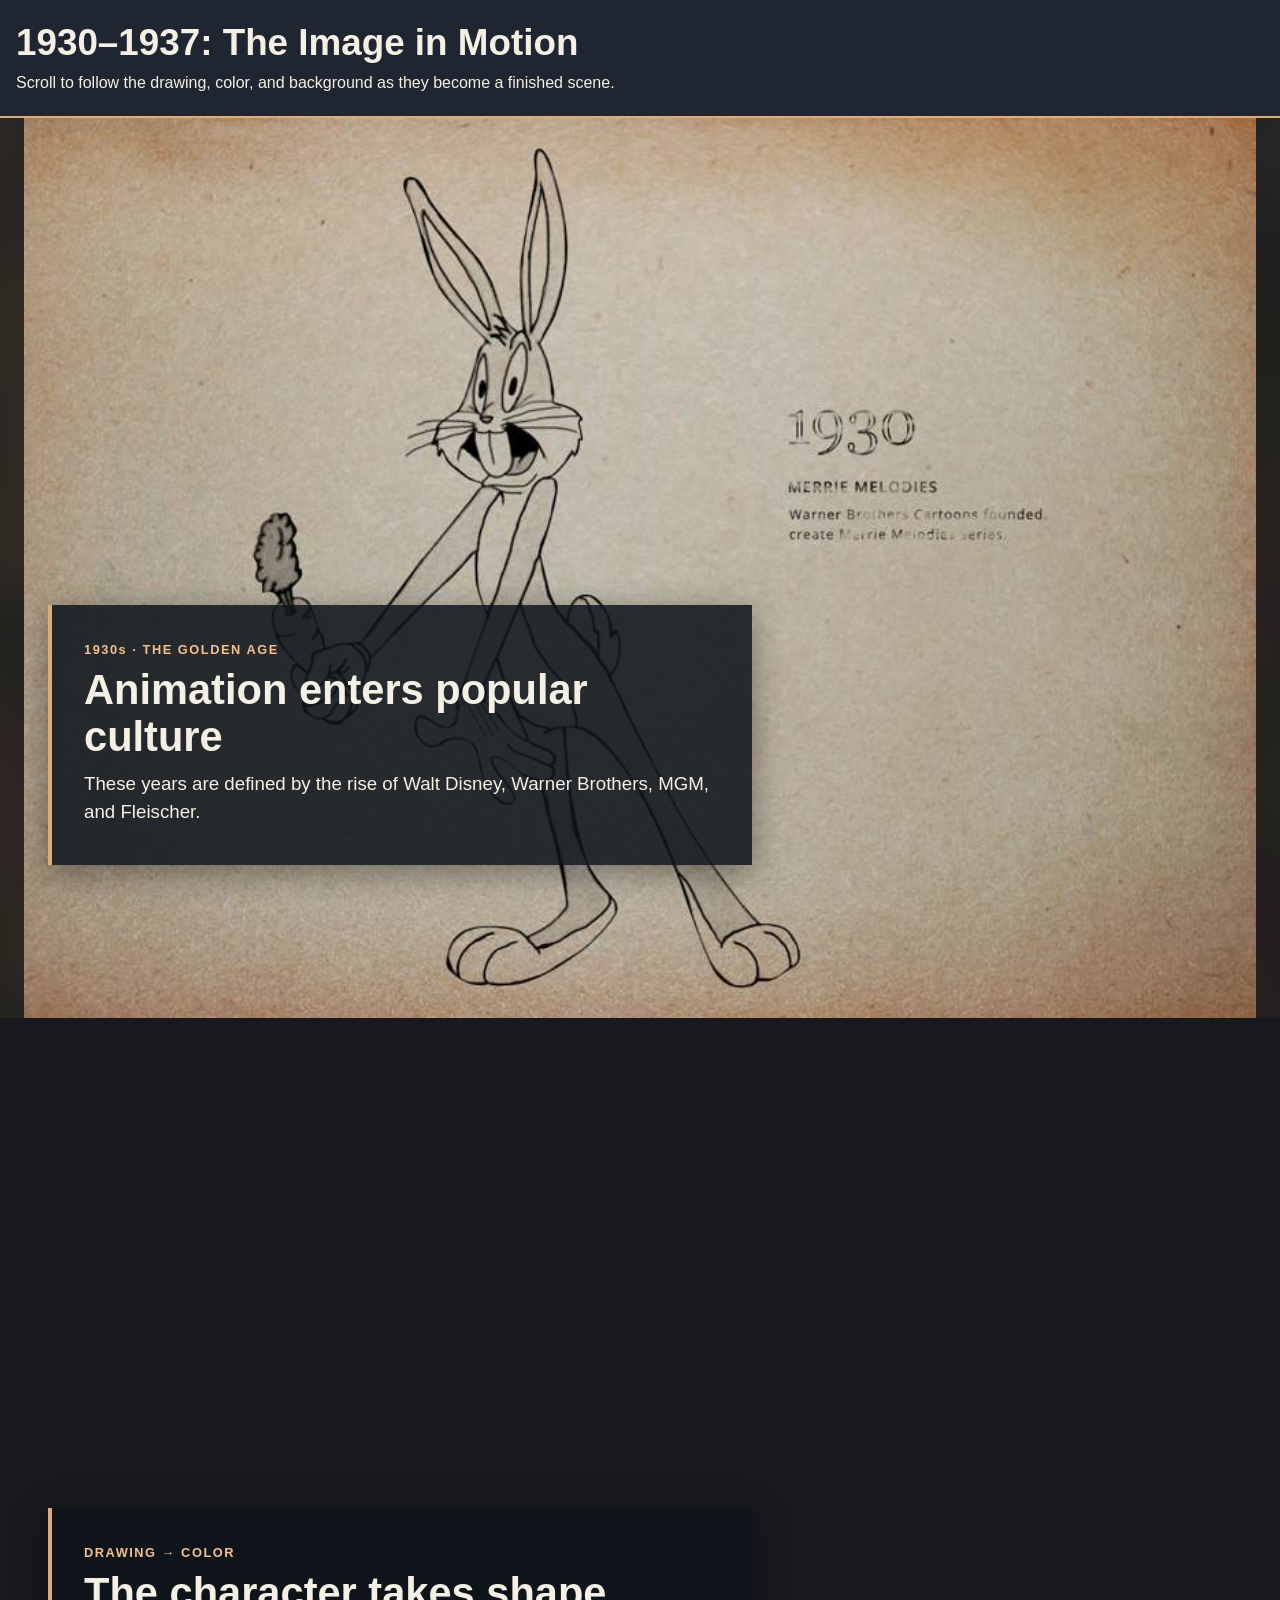
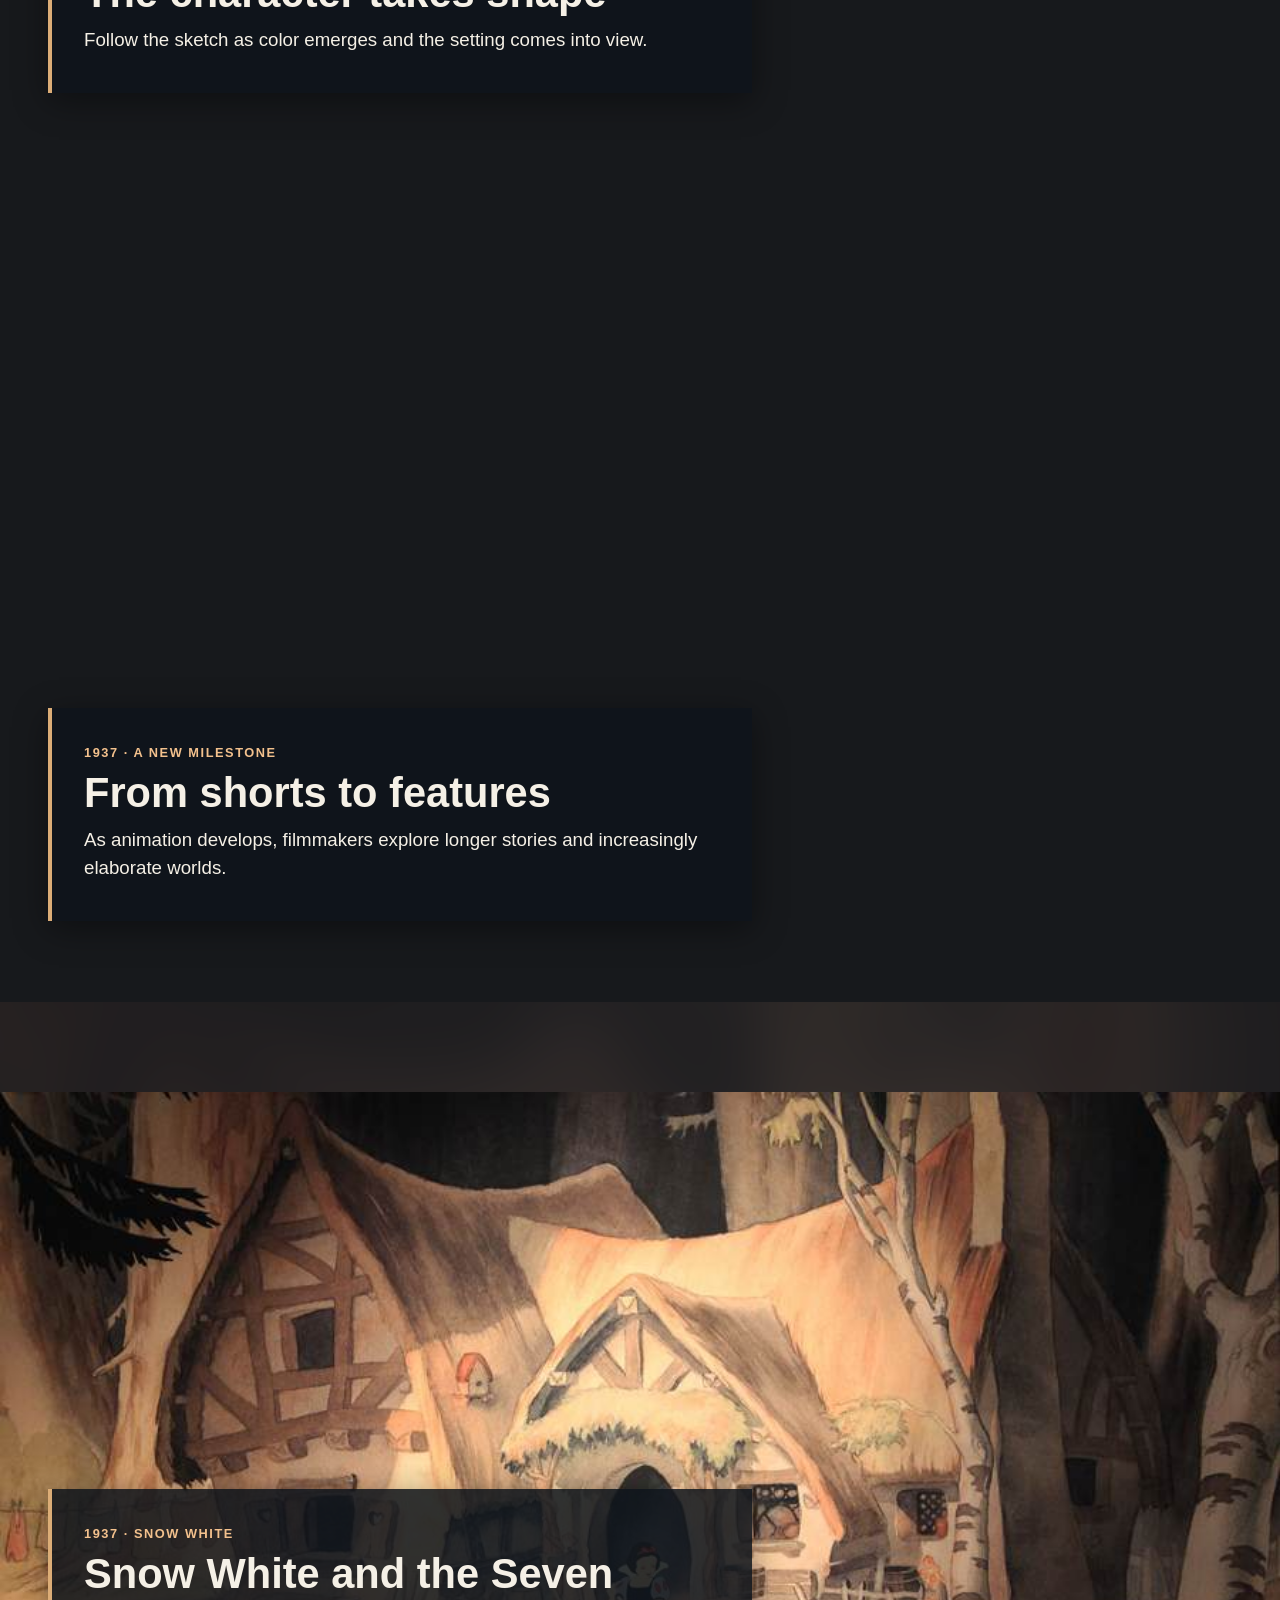
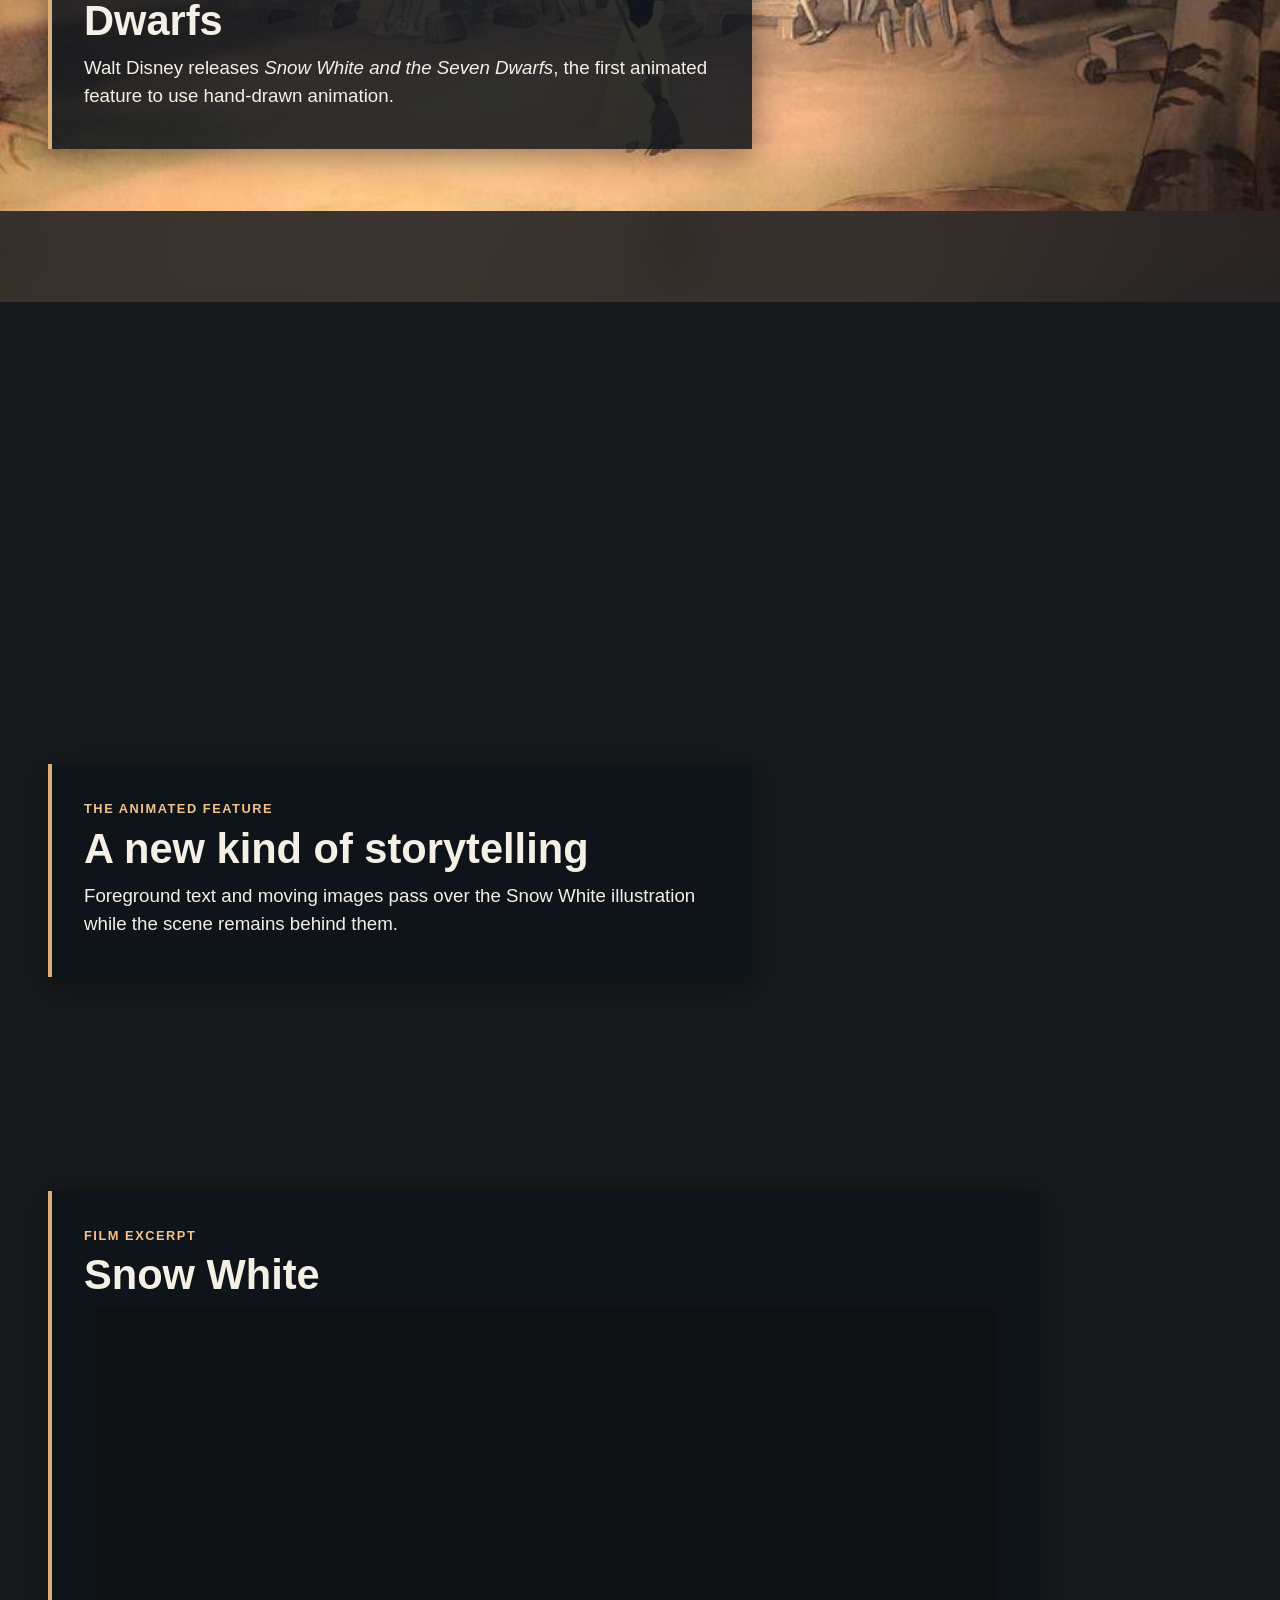
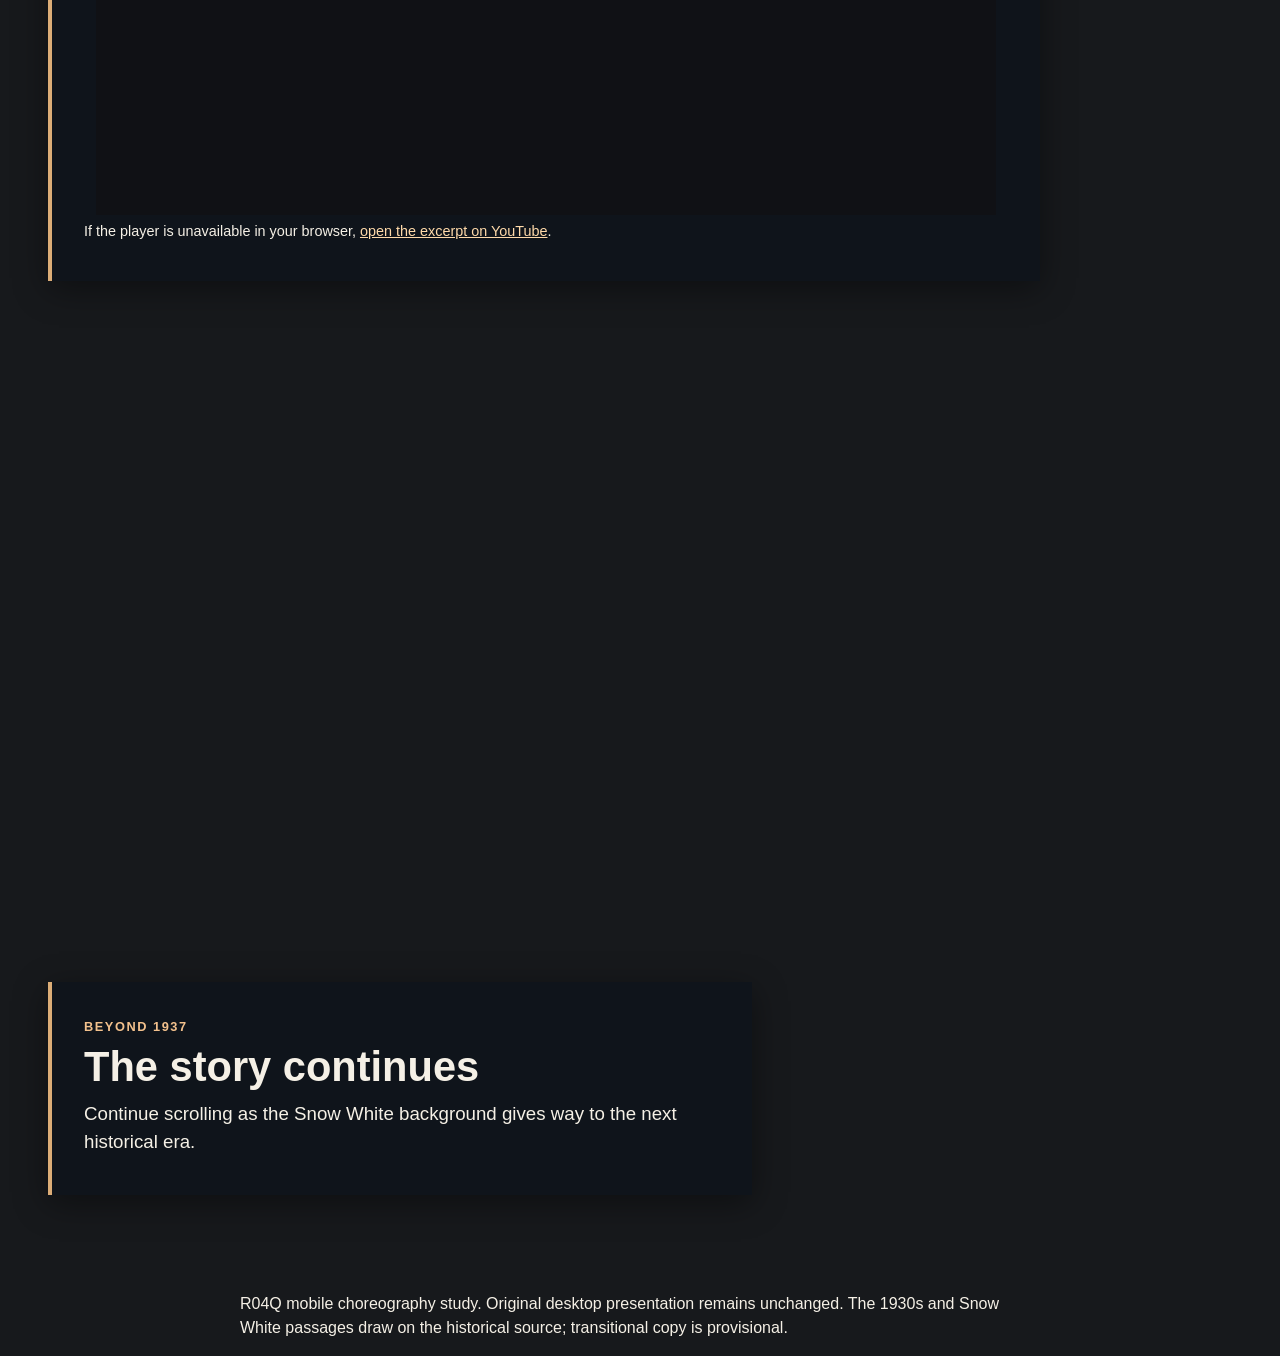
==== index.html @ e1dc64f9 "Add files via upload" ====
<!doctype html><html lang="en"><head><meta charset="utf-8"><meta name="viewport" content="width=device-width,initial-scale=1,viewport-fit=cover"><title>Animation History | 1930–1937 Foreground Scroll Reconstruction</title>
<style>
:root{color-scheme:dark}*{box-sizing:border-box}html{scroll-behavior:auto}body{margin:0;background:#17191c;color:#f5f0e6;font-family:Arial,Helvetica,sans-serif;overflow-x:hidden}header{background:#202631;padding:1.3rem max(1rem,env(safe-area-inset-left));border-bottom:2px solid #dcad77}h1{font-size:clamp(1.4rem,5vw,2.3rem);margin:.1rem 0 .4rem}header p{max-width:50rem;margin:0;line-height:1.5}.sequence{position:relative;height:310svh}.sequence.snow{height:245svh}.stage{position:sticky;top:0;height:100svh;overflow:hidden;isolation:isolate;background:#29272a}.art{position:absolute;inset:0;width:100%;height:100%;object-fit:contain;object-position:center center;opacity:0;will-change:opacity,clip-path}.art.first{opacity:1}.art.backdrop{filter:blur(24px) brightness(.4);transform:scale(1.15);object-fit:cover;opacity:.3}.art.foreground{z-index:1}.text{position:absolute;z-index:5;bottom:0;left:0;right:0;padding:clamp(1.2rem,4vw,2.5rem);padding-bottom:max(1.5rem,env(safe-area-inset-bottom));background:linear-gradient(transparent,rgba(10,11,15,.94) 45%);pointer-events:none}.beat{opacity:0;transform:translateY(12px);transition:none;position:absolute;bottom:0;left:0;right:0;padding:clamp(1.2rem,4vw,2.5rem);padding-bottom:max(1.5rem,env(safe-area-inset-bottom));pointer-events:none}.beat:first-child{opacity:1}.text{height:clamp(150px,32svh,260px)}.text .eyebrow{font-weight:bold;letter-spacing:.18em}.text h2{font-size:clamp(1.8rem,7vw,3.6rem);line-height:1.1;margin:.2rem 0}.text p{font-size:clamp(.95rem,2.7vw,1.15rem);line-height:1.4;max-width:38rem;margin:.4rem 0 0}.video{padding:2rem 1rem 4rem;background:#202631}.video h2{max-width:48rem;margin:0 auto 1rem}.player{max-width:900px;aspect-ratio:16/9;margin:auto}.player iframe{width:100%;height:100%;border:0}.end{padding:1rem;line-height:1.5;max-width:52rem;margin:auto}.notice{background:#3b3027;padding:.65rem 1rem;font-size:.9rem}.progress{position:fixed;top:0;left:0;height:3px;width:0;background:#e9b67e;z-index:20;pointer-events:none}body:not(.js-ready) .sequence{height:auto!important}body:not(.js-ready) .stage{height:auto;position:relative;display:flex;flex-direction:column}body:not(.js-ready) .art{position:relative;opacity:1!important;height:auto;clip-path:none!important}body:not(.js-ready) .art.backdrop{display:none}body:not(.js-ready) .text{position:relative;background:#1d2530}body:not(.js-ready) .beat{position:relative;opacity:1!important;transform:none!important;padding:1rem}.caption{display:block!important}@media (prefers-reduced-motion:reduce){.sequence{height:auto!important}.stage{height:auto;position:relative;display:flex;flex-direction:column}.art{position:relative;opacity:1!important;height:auto;clip-path:none!important}.art.backdrop{display:none}.text{position:relative;background:#1d2530}.beat{position:relative;opacity:1!important;transform:none!important;padding:1rem}.caption{display:block!important}}@media (orientation:landscape) and (max-height:550px){.text{padding:.65rem 1rem}.text h2{font-size:1.4rem}.text p{font-size:.82rem}.stage{height:100svh}}

/* R04Q: separate stationary artwork from genuinely scrolling foreground */
.sequence,.sequence.snow{height:auto;position:relative;isolation:isolate}
.sequence .stage{position:sticky;top:0;height:100svh;z-index:0;pointer-events:none}
.sequence .flow{position:relative;z-index:2;margin-top:-100svh;pointer-events:none}
.panel{min-height:92svh;display:flex;align-items:flex-end;padding:clamp(1rem,5vw,3rem);padding-bottom:clamp(3rem,9svh,7rem);pointer-events:none}
.copy{width:min(100%,44rem);padding:clamp(1rem,4vw,2rem);background:rgba(14,20,27,.86);border-left:4px solid #dcad77;box-shadow:0 8px 32px #0006;line-height:1.5;pointer-events:auto}
.copy h2{font-size:clamp(1.45rem,5vw,2.6rem);line-height:1.13;margin:.3rem 0 .65rem}
.copy p{font-size:clamp(1rem,2.5vw,1.17rem);margin:.4rem 0}
.era{font-weight:bold;letter-spacing:.12em;font-size:.8rem;color:#f3c18d}
.video-panel{min-height:110svh;align-items:center}.video-panel .copy{width:min(100%,62rem)}
.player{width:100%;max-width:900px;aspect-ratio:16/9;background:#101115;position:relative;overflow:hidden}
.player iframe{display:block;position:absolute;inset:0;width:100%;height:100%;border:0;z-index:5;visibility:visible}
.video-note{font-size:.9rem!important}.video-note a{color:#ffdaaa}
@media (orientation:landscape) and (max-height:550px){.panel{min-height:120svh;padding-bottom:1.5rem}.video-panel{min-height:165svh}.copy{padding:.7rem 1rem}.copy h2{font-size:1.35rem}}
@media (prefers-reduced-motion:reduce){.sequence .stage{position:relative;height:auto;display:flex;flex-direction:column}.sequence .flow{margin-top:0}.panel{min-height:0;padding:1rem}.sequence .art{position:relative;opacity:1!important;height:auto}.sequence .art.backdrop{display:none}}
</style></head><body><div class="progress" aria-hidden="true"></div><header><h1>1930–1937: The Image in Motion</h1><p>Scroll to follow the drawing, color, and background as they become a finished scene.</p></header>
<section class="sequence bugs" aria-label="Bugs Bunny progressive reveal"><div class="stage"><img class="art backdrop" src="assets/scene-3.jpg" alt="" aria-hidden="true"><img class="art first" src="assets/scene-1.jpg" alt="Bugs Bunny drawing"><img class="art foreground colored" src="assets/scene-2.jpg" alt="Bugs Bunny color layer"><img class="art foreground complete" src="assets/scene-3.jpg" alt="Completed Bugs Bunny scene"></div><div class="flow" aria-label="Scrolling history of the 1930s"><article class="panel"><div class="copy"><span class="era">1930s · THE GOLDEN AGE</span><h2>Animation enters popular culture</h2><p>These years are defined by the rise of Walt Disney, Warner Brothers, MGM, and Fleischer.</p></div></article><article class="panel"><div class="copy"><span class="era">DRAWING → COLOR</span><h2>The character takes shape</h2><p>Follow the sketch as color emerges and the setting comes into view.</p></div></article><article class="panel"><div class="copy"><span class="era">1937 · A NEW MILESTONE</span><h2>From shorts to features</h2><p>As animation develops, filmmakers explore longer stories and increasingly elaborate worlds.</p></div></article></div></section>
<section class="sequence snow" aria-label="Snow White transition"><div class="stage"><img class="art backdrop" src="assets/scene-4.jpg" alt="" aria-hidden="true"><img class="art first" src="assets/scene-4.jpg" alt="Snow White sweeping outside the cottage"><img class="art foreground bird" src="assets/scene-5.jpg" alt="Snow White holding a bird"></div><div class="flow" aria-label="Scrolling Snow White history"><article class="panel"><div class="copy"><span class="era">1937 · SNOW WHITE</span><h2>Snow White and the Seven Dwarfs</h2><p>Walt Disney releases <em>Snow White and the Seven Dwarfs</em>, the first animated feature to use hand-drawn animation.</p></div></article><article class="panel"><div class="copy"><span class="era">THE ANIMATED FEATURE</span><h2>A new kind of storytelling</h2><p>Foreground text and moving images pass over the Snow White illustration while the scene remains behind them.</p></div></article><article class="panel video-panel"><div class="copy"><span class="era">FILM EXCERPT</span><h2>Snow White</h2><div class="player"><iframe title="Snow White film excerpt" src="https://www.youtube-nocookie.com/embed/cB7O_JIxGuY?rel=0&playsinline=1" allow="accelerometer; autoplay; encrypted-media; gyroscope; picture-in-picture; fullscreen" allowfullscreen loading="eager" referrerpolicy="strict-origin-when-cross-origin"></iframe></div><p class="video-note">If the player is unavailable in your browser, <a href="https://www.youtube.com/watch?v=cB7O_JIxGuY" target="_blank" rel="noopener noreferrer">open the excerpt on YouTube</a>.</p></div></article><article class="panel"><div class="copy"><span class="era">BEYOND 1937</span><h2>The story continues</h2><p>Continue scrolling as the Snow White background gives way to the next historical era.</p></div></article></div></section>
<p class="end">R04Q mobile choreography study. Original desktop presentation remains unchanged. The 1930s and Snow White passages draw on the historical source; transitional copy is provisional.</p>
<script>
(()=>{'use strict';const reduced=matchMedia('(prefers-reduced-motion: reduce)');if(reduced.matches)return;document.body.classList.add('js-ready');const sequences=[...document.querySelectorAll('.sequence')];const clamp=x=>Math.max(0,Math.min(1,x));const smooth=(a,b,x)=>{let t=clamp((x-a)/(b-a));return t*t*(3-2*t)};let scheduled=false;
function draw(){scheduled=false;for(const section of sequences){const r=section.getBoundingClientRect();const travel=Math.max(1,r.height-innerHeight);const p=clamp(-r.top/travel);if(section.classList.contains('bugs')){const color=section.querySelector('.colored');const complete=section.querySelector('.complete');const c=smooth(.12,.55,p);color.style.opacity=String(c);color.style.clipPath=`inset(0 ${100*(1-c)}% 0 0)`;complete.style.opacity=String(smooth(.55,.89,p));}else{section.querySelector('.bird').style.opacity=String(smooth(.18,.50,p));}}const max=document.documentElement.scrollHeight-innerHeight;document.querySelector('.progress').style.width=(max>0?100*scrollY/max:0)+'%'}function tick(){if(!scheduled){scheduled=true;requestAnimationFrame(draw)}}addEventListener('scroll',tick,{passive:true});addEventListener('resize',tick,{passive:true});addEventListener('orientationchange',()=>setTimeout(tick,150));draw()})();
</script></body></html>
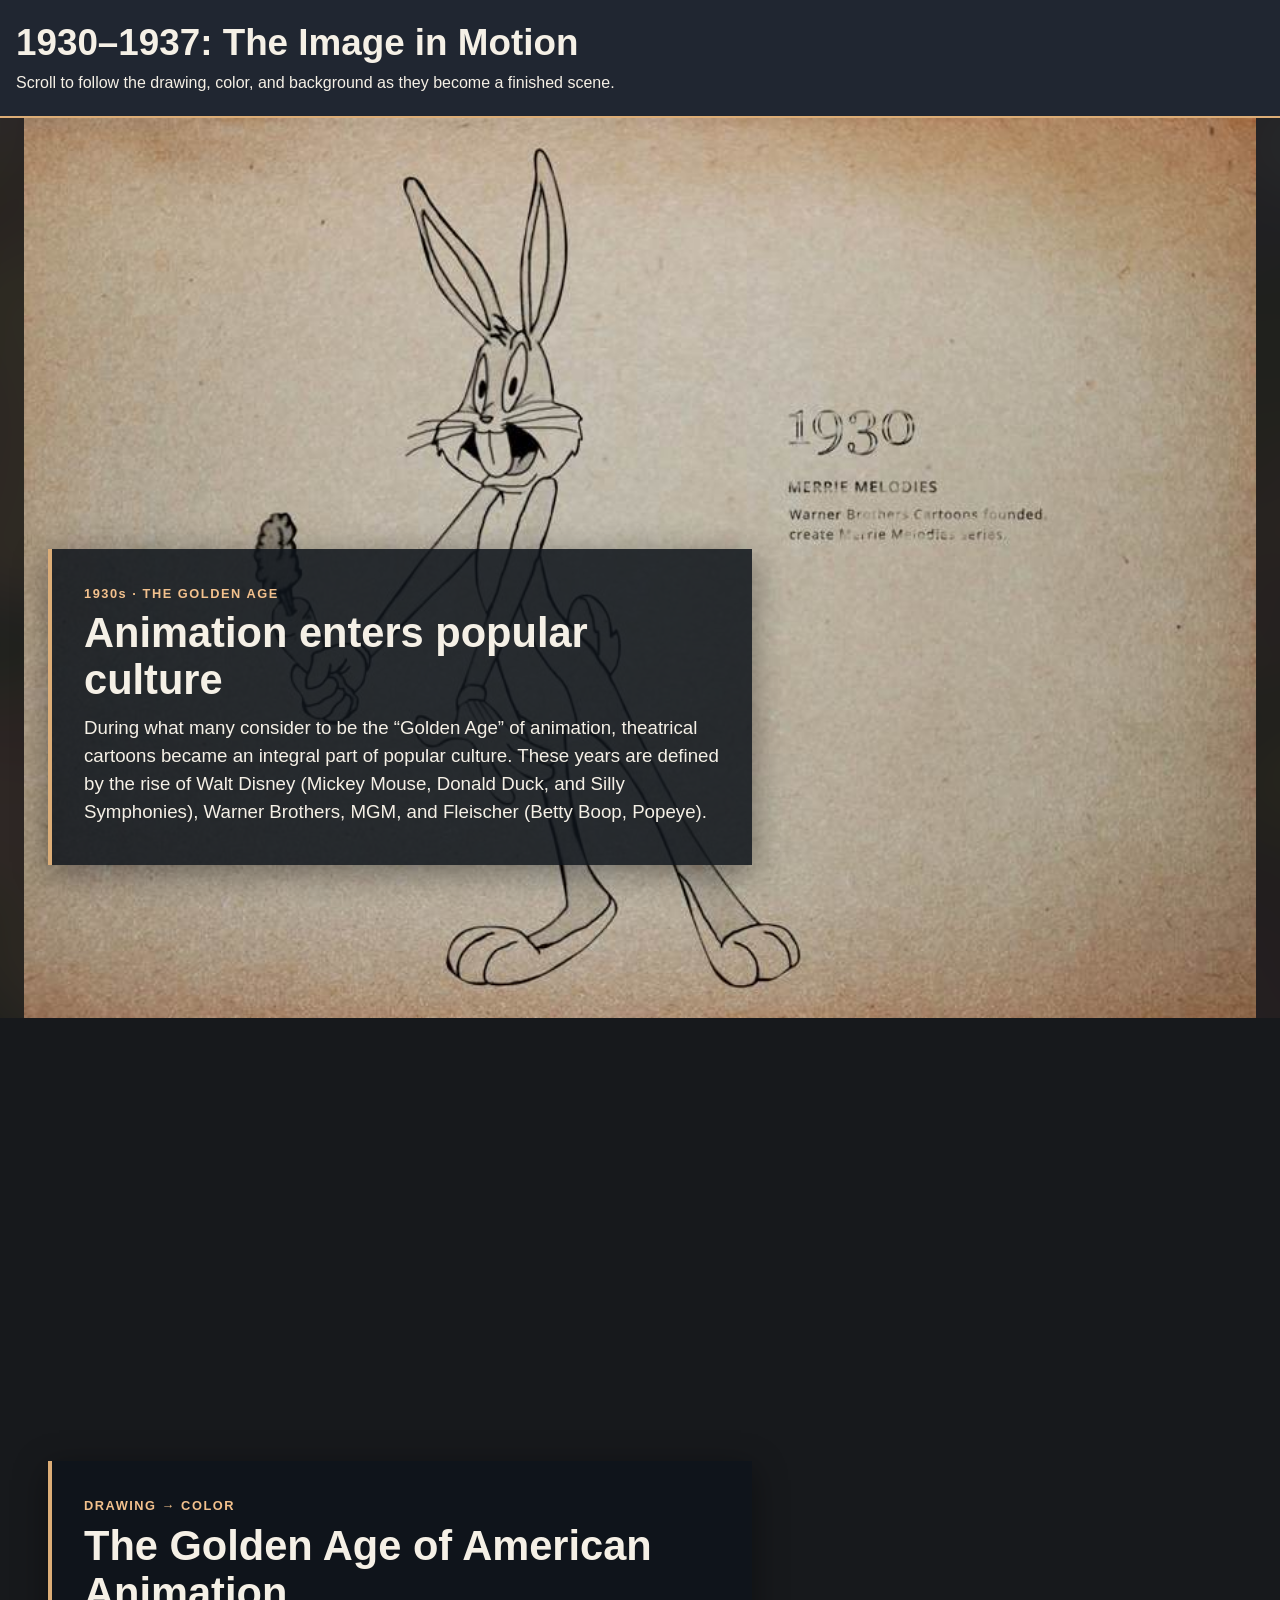
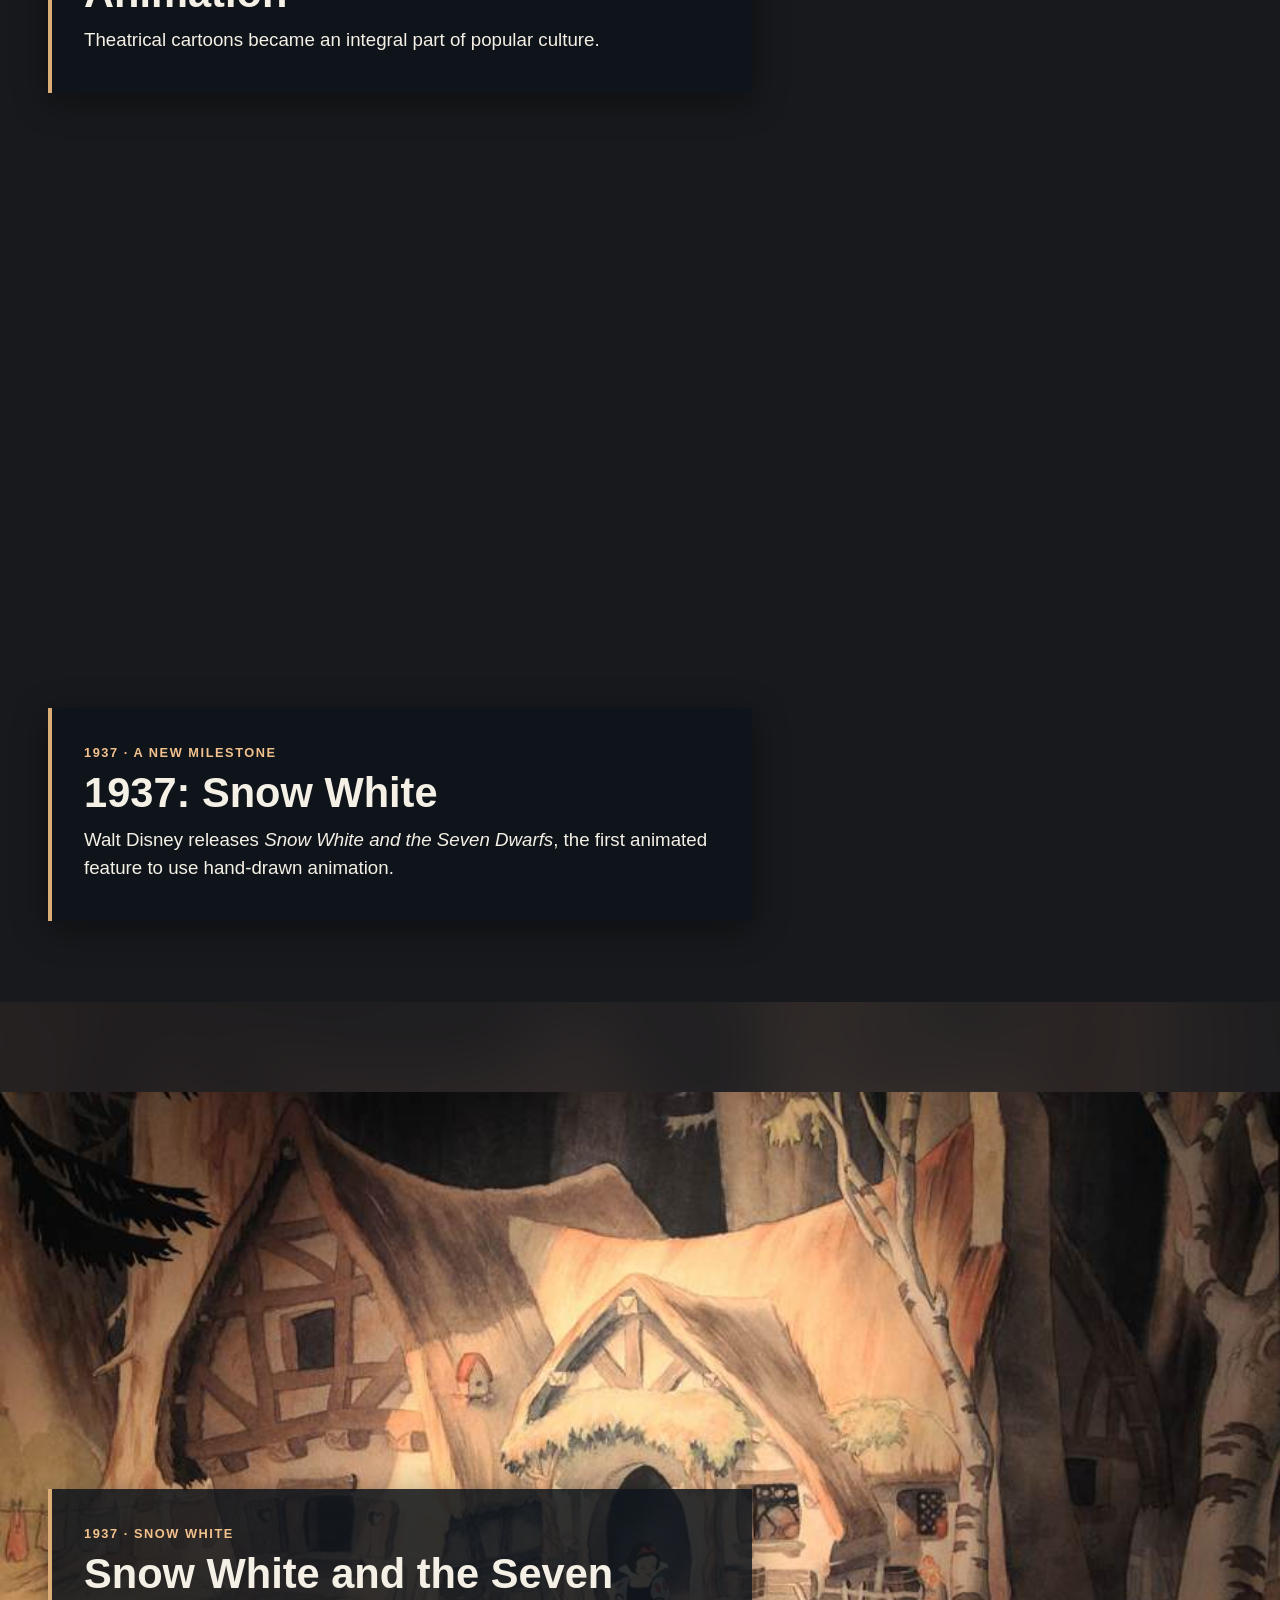
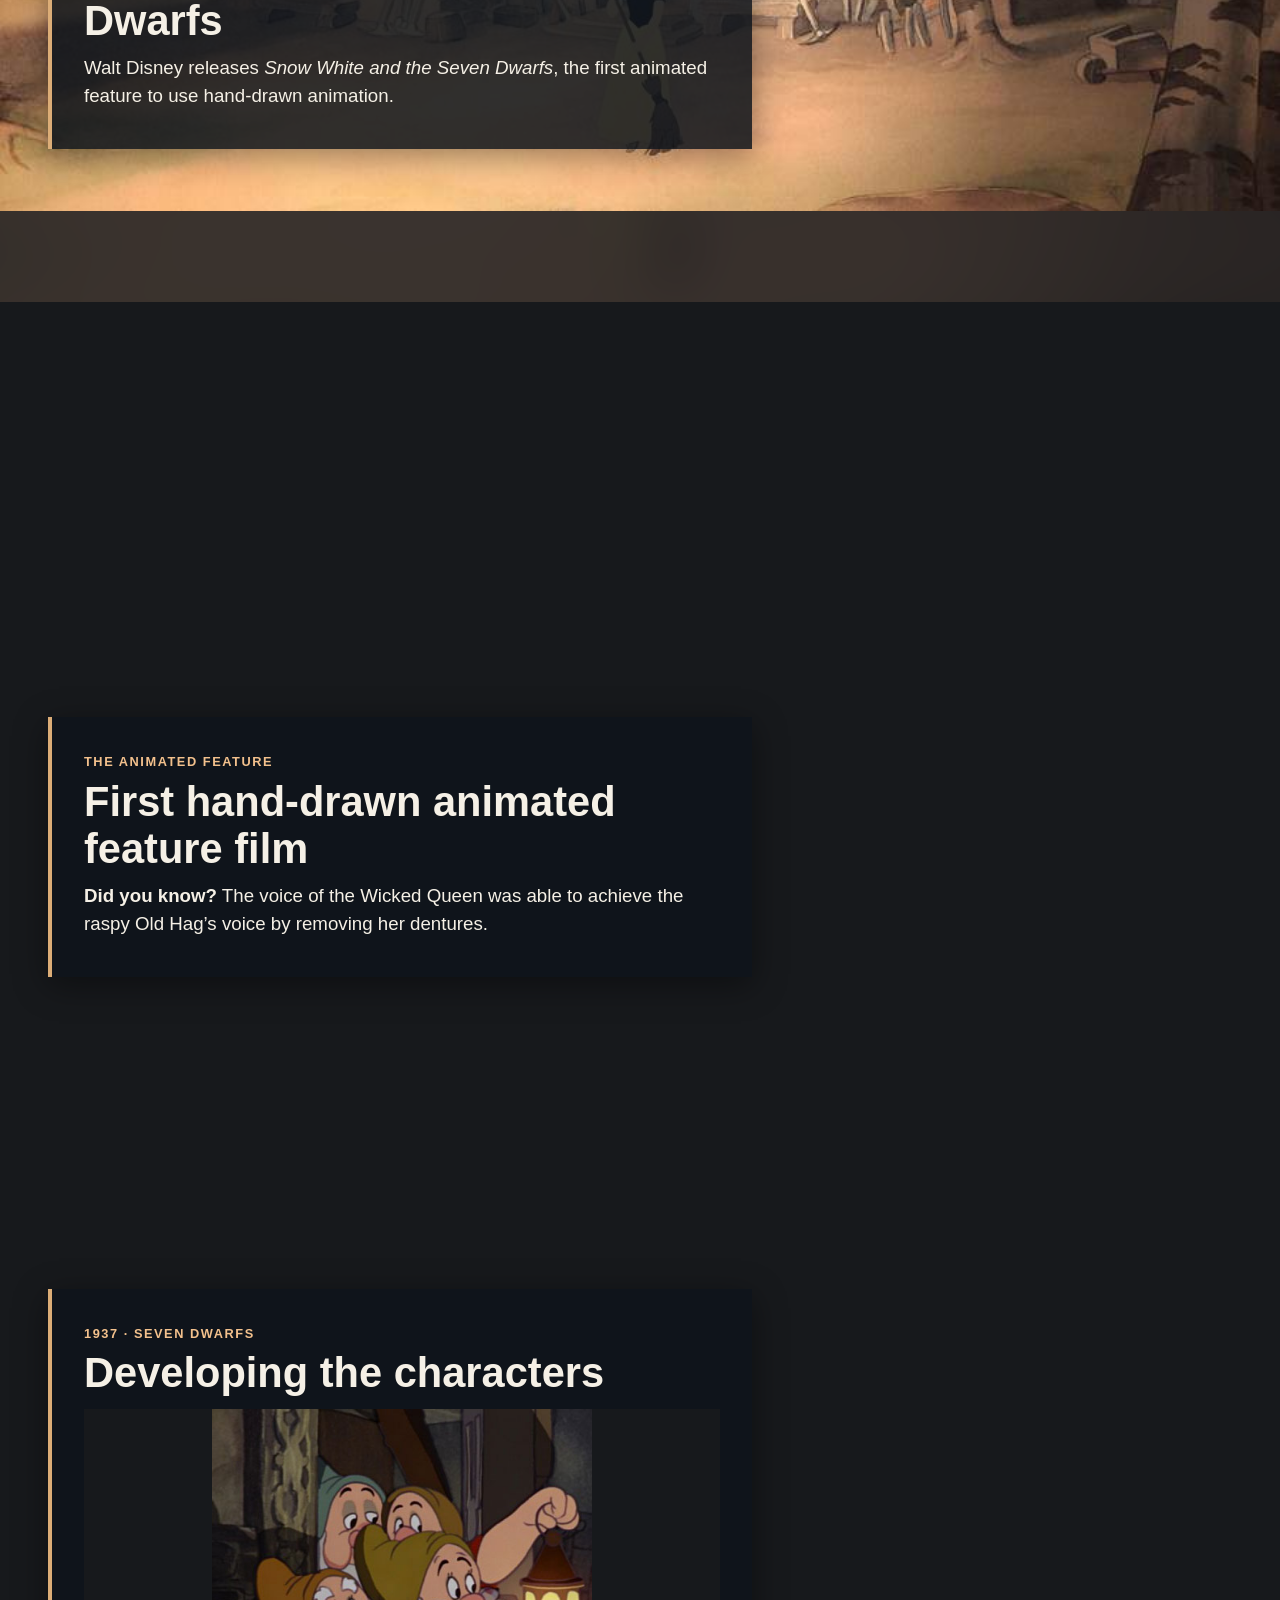
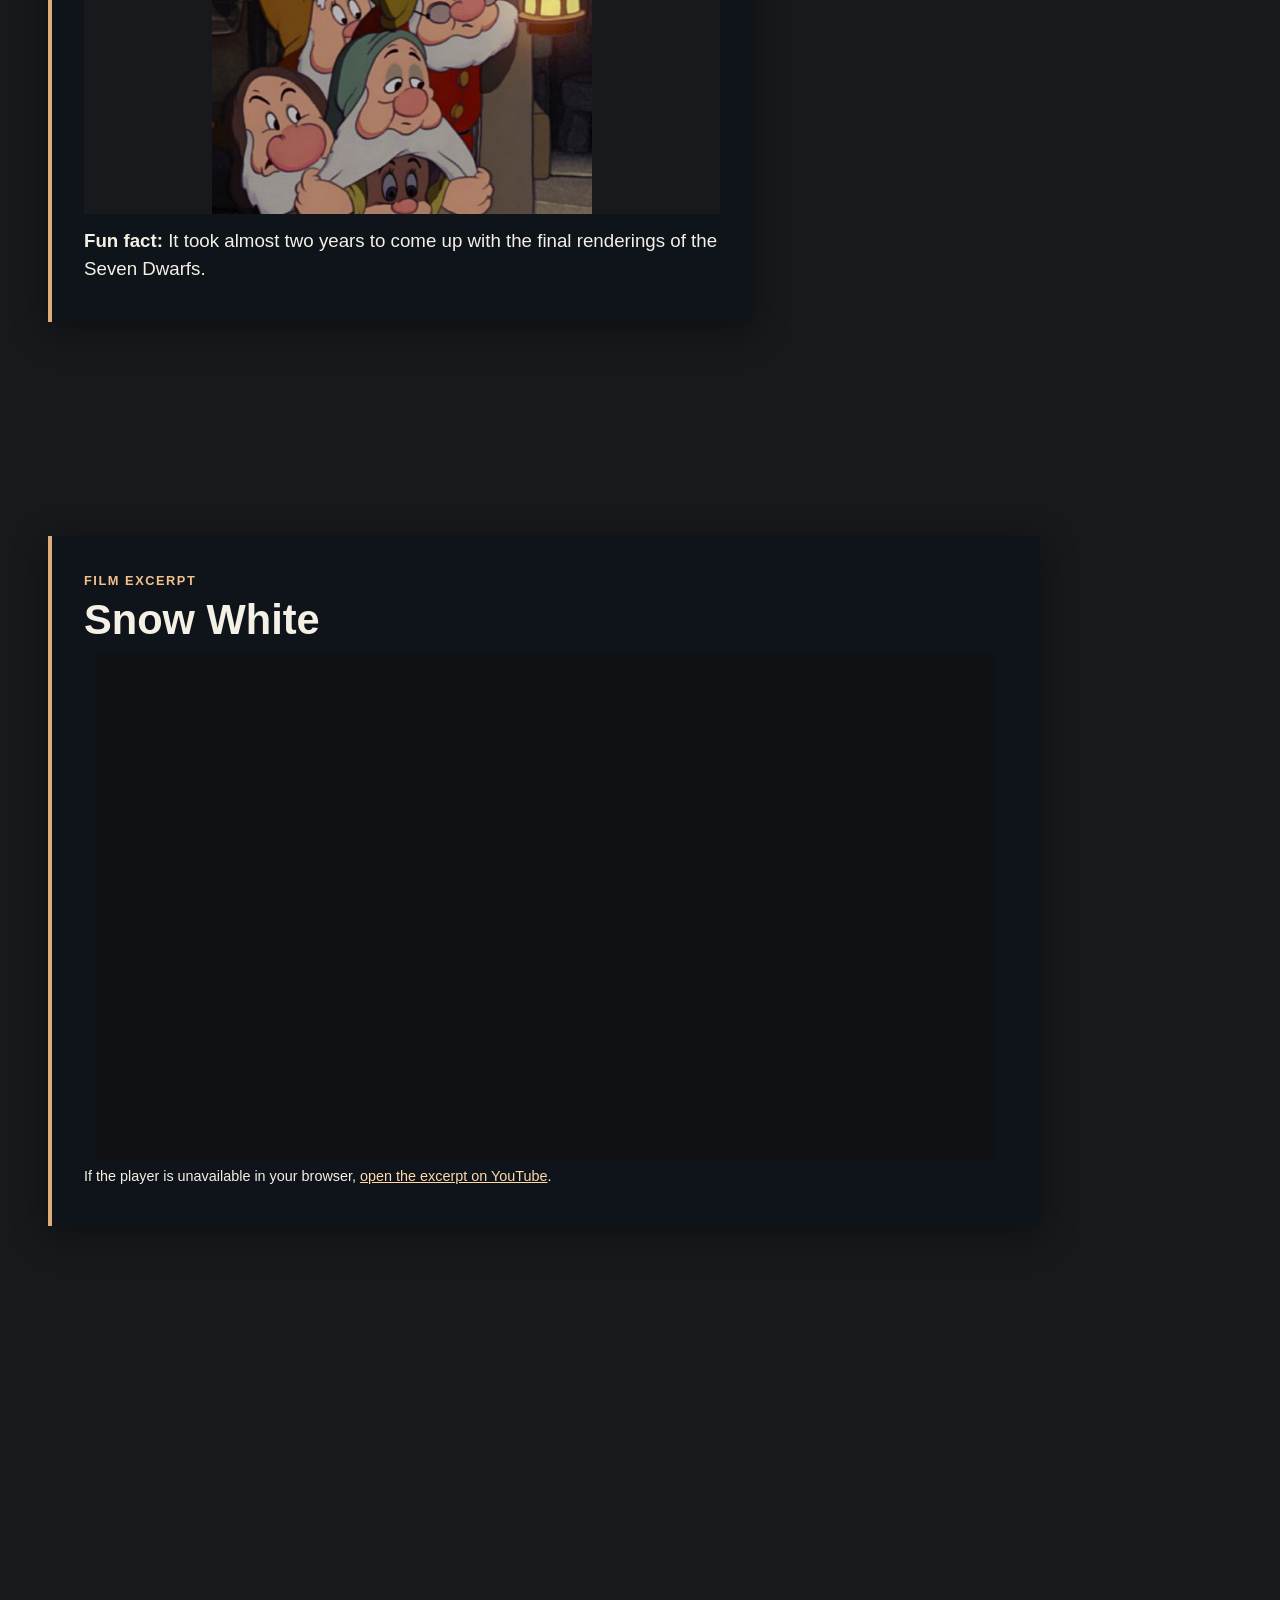
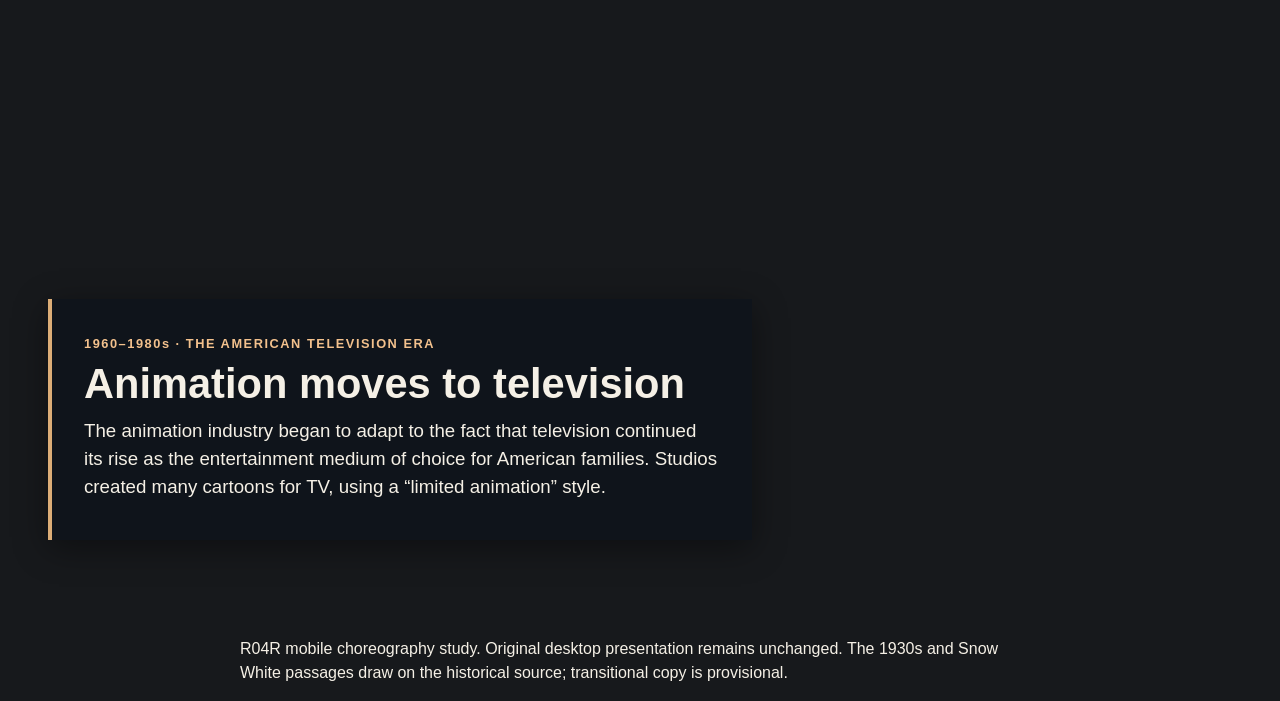
==== commit adc7d584: "Add files via upload" ====
--- a/index.html
+++ b/index.html
@@ -1,8 +1,8 @@
-<!doctype html><html lang="en"><head><meta charset="utf-8"><meta name="viewport" content="width=device-width,initial-scale=1,viewport-fit=cover"><title>Animation History | 1930–1937 Foreground Scroll Reconstruction</title>
+<!doctype html><html lang="en"><head><meta charset="utf-8"><meta name="viewport" content="width=device-width,initial-scale=1,viewport-fit=cover"><title>Animation History | 1930–1937 Historical Content Restoration</title>
 <style>
 :root{color-scheme:dark}*{box-sizing:border-box}html{scroll-behavior:auto}body{margin:0;background:#17191c;color:#f5f0e6;font-family:Arial,Helvetica,sans-serif;overflow-x:hidden}header{background:#202631;padding:1.3rem max(1rem,env(safe-area-inset-left));border-bottom:2px solid #dcad77}h1{font-size:clamp(1.4rem,5vw,2.3rem);margin:.1rem 0 .4rem}header p{max-width:50rem;margin:0;line-height:1.5}.sequence{position:relative;height:310svh}.sequence.snow{height:245svh}.stage{position:sticky;top:0;height:100svh;overflow:hidden;isolation:isolate;background:#29272a}.art{position:absolute;inset:0;width:100%;height:100%;object-fit:contain;object-position:center center;opacity:0;will-change:opacity,clip-path}.art.first{opacity:1}.art.backdrop{filter:blur(24px) brightness(.4);transform:scale(1.15);object-fit:cover;opacity:.3}.art.foreground{z-index:1}.text{position:absolute;z-index:5;bottom:0;left:0;right:0;padding:clamp(1.2rem,4vw,2.5rem);padding-bottom:max(1.5rem,env(safe-area-inset-bottom));background:linear-gradient(transparent,rgba(10,11,15,.94) 45%);pointer-events:none}.beat{opacity:0;transform:translateY(12px);transition:none;position:absolute;bottom:0;left:0;right:0;padding:clamp(1.2rem,4vw,2.5rem);padding-bottom:max(1.5rem,env(safe-area-inset-bottom));pointer-events:none}.beat:first-child{opacity:1}.text{height:clamp(150px,32svh,260px)}.text .eyebrow{font-weight:bold;letter-spacing:.18em}.text h2{font-size:clamp(1.8rem,7vw,3.6rem);line-height:1.1;margin:.2rem 0}.text p{font-size:clamp(.95rem,2.7vw,1.15rem);line-height:1.4;max-width:38rem;margin:.4rem 0 0}.video{padding:2rem 1rem 4rem;background:#202631}.video h2{max-width:48rem;margin:0 auto 1rem}.player{max-width:900px;aspect-ratio:16/9;margin:auto}.player iframe{width:100%;height:100%;border:0}.end{padding:1rem;line-height:1.5;max-width:52rem;margin:auto}.notice{background:#3b3027;padding:.65rem 1rem;font-size:.9rem}.progress{position:fixed;top:0;left:0;height:3px;width:0;background:#e9b67e;z-index:20;pointer-events:none}body:not(.js-ready) .sequence{height:auto!important}body:not(.js-ready) .stage{height:auto;position:relative;display:flex;flex-direction:column}body:not(.js-ready) .art{position:relative;opacity:1!important;height:auto;clip-path:none!important}body:not(.js-ready) .art.backdrop{display:none}body:not(.js-ready) .text{position:relative;background:#1d2530}body:not(.js-ready) .beat{position:relative;opacity:1!important;transform:none!important;padding:1rem}.caption{display:block!important}@media (prefers-reduced-motion:reduce){.sequence{height:auto!important}.stage{height:auto;position:relative;display:flex;flex-direction:column}.art{position:relative;opacity:1!important;height:auto;clip-path:none!important}.art.backdrop{display:none}.text{position:relative;background:#1d2530}.beat{position:relative;opacity:1!important;transform:none!important;padding:1rem}.caption{display:block!important}}@media (orientation:landscape) and (max-height:550px){.text{padding:.65rem 1rem}.text h2{font-size:1.4rem}.text p{font-size:.82rem}.stage{height:100svh}}
 
-/* R04Q: separate stationary artwork from genuinely scrolling foreground */
+/* R04R: separate stationary artwork from genuinely scrolling foreground */
 .sequence,.sequence.snow{height:auto;position:relative;isolation:isolate}
 .sequence .stage{position:sticky;top:0;height:100svh;z-index:0;pointer-events:none}
 .sequence .flow{position:relative;z-index:2;margin-top:-100svh;pointer-events:none}
@@ -17,10 +17,11 @@
 .video-note{font-size:.9rem!important}.video-note a{color:#ffdaaa}
 @media (orientation:landscape) and (max-height:550px){.panel{min-height:120svh;padding-bottom:1.5rem}.video-panel{min-height:165svh}.copy{padding:.7rem 1rem}.copy h2{font-size:1.35rem}}
 @media (prefers-reduced-motion:reduce){.sequence .stage{position:relative;height:auto;display:flex;flex-direction:column}.sequence .flow{margin-top:0}.panel{min-height:0;padding:1rem}.sequence .art{position:relative;opacity:1!important;height:auto}.sequence .art.backdrop{display:none}}
+.support-image{display:block;width:100%;height:auto;max-height:45svh;object-fit:contain;margin:.8rem auto;background:#17191c}.supporting{min-height:105svh}.supporting .copy{max-width:48rem}@media (orientation:landscape) and (max-height:550px){.support-image{max-height:50svh}.supporting{min-height:155svh}}
 </style></head><body><div class="progress" aria-hidden="true"></div><header><h1>1930–1937: The Image in Motion</h1><p>Scroll to follow the drawing, color, and background as they become a finished scene.</p></header>
-<section class="sequence bugs" aria-label="Bugs Bunny progressive reveal"><div class="stage"><img class="art backdrop" src="assets/scene-3.jpg" alt="" aria-hidden="true"><img class="art first" src="assets/scene-1.jpg" alt="Bugs Bunny drawing"><img class="art foreground colored" src="assets/scene-2.jpg" alt="Bugs Bunny color layer"><img class="art foreground complete" src="assets/scene-3.jpg" alt="Completed Bugs Bunny scene"></div><div class="flow" aria-label="Scrolling history of the 1930s"><article class="panel"><div class="copy"><span class="era">1930s · THE GOLDEN AGE</span><h2>Animation enters popular culture</h2><p>These years are defined by the rise of Walt Disney, Warner Brothers, MGM, and Fleischer.</p></div></article><article class="panel"><div class="copy"><span class="era">DRAWING → COLOR</span><h2>The character takes shape</h2><p>Follow the sketch as color emerges and the setting comes into view.</p></div></article><article class="panel"><div class="copy"><span class="era">1937 · A NEW MILESTONE</span><h2>From shorts to features</h2><p>As animation develops, filmmakers explore longer stories and increasingly elaborate worlds.</p></div></article></div></section>
-<section class="sequence snow" aria-label="Snow White transition"><div class="stage"><img class="art backdrop" src="assets/scene-4.jpg" alt="" aria-hidden="true"><img class="art first" src="assets/scene-4.jpg" alt="Snow White sweeping outside the cottage"><img class="art foreground bird" src="assets/scene-5.jpg" alt="Snow White holding a bird"></div><div class="flow" aria-label="Scrolling Snow White history"><article class="panel"><div class="copy"><span class="era">1937 · SNOW WHITE</span><h2>Snow White and the Seven Dwarfs</h2><p>Walt Disney releases <em>Snow White and the Seven Dwarfs</em>, the first animated feature to use hand-drawn animation.</p></div></article><article class="panel"><div class="copy"><span class="era">THE ANIMATED FEATURE</span><h2>A new kind of storytelling</h2><p>Foreground text and moving images pass over the Snow White illustration while the scene remains behind them.</p></div></article><article class="panel video-panel"><div class="copy"><span class="era">FILM EXCERPT</span><h2>Snow White</h2><div class="player"><iframe title="Snow White film excerpt" src="https://www.youtube-nocookie.com/embed/cB7O_JIxGuY?rel=0&playsinline=1" allow="accelerometer; autoplay; encrypted-media; gyroscope; picture-in-picture; fullscreen" allowfullscreen loading="eager" referrerpolicy="strict-origin-when-cross-origin"></iframe></div><p class="video-note">If the player is unavailable in your browser, <a href="https://www.youtube.com/watch?v=cB7O_JIxGuY" target="_blank" rel="noopener noreferrer">open the excerpt on YouTube</a>.</p></div></article><article class="panel"><div class="copy"><span class="era">BEYOND 1937</span><h2>The story continues</h2><p>Continue scrolling as the Snow White background gives way to the next historical era.</p></div></article></div></section>
-<p class="end">R04Q mobile choreography study. Original desktop presentation remains unchanged. The 1930s and Snow White passages draw on the historical source; transitional copy is provisional.</p>
+<section class="sequence bugs" aria-label="Bugs Bunny progressive reveal"><div class="stage"><img class="art backdrop" src="assets/scene-3.jpg" alt="" aria-hidden="true"><img class="art first" src="assets/scene-1.jpg" alt="Bugs Bunny drawing"><img class="art foreground colored" src="assets/scene-2.jpg" alt="Bugs Bunny color layer"><img class="art foreground complete" src="assets/scene-3.jpg" alt="Completed Bugs Bunny scene"></div><div class="flow" aria-label="Scrolling history of the 1930s"><article class="panel"><div class="copy"><span class="era">1930s · THE GOLDEN AGE</span><h2>Animation enters popular culture</h2><p>During what many consider to be the “Golden Age” of animation, theatrical cartoons became an integral part of popular culture. These years are defined by the rise of Walt Disney (Mickey Mouse, Donald Duck, and Silly Symphonies), Warner Brothers, MGM, and Fleischer (Betty Boop, Popeye).</p></div></article><article class="panel"><div class="copy"><span class="era">DRAWING → COLOR</span><h2>The Golden Age of American Animation</h2><p>Theatrical cartoons became an integral part of popular culture.</p></div></article><article class="panel"><div class="copy"><span class="era">1937 · A NEW MILESTONE</span><h2>1937: Snow White</h2><p>Walt Disney releases <em>Snow White and the Seven Dwarfs</em>, the first animated feature to use hand-drawn animation.</p></div></article></div></section>
+<section class="sequence snow" aria-label="Snow White transition"><div class="stage"><img class="art backdrop" src="assets/scene-4.jpg" alt="" aria-hidden="true"><img class="art first" src="assets/scene-4.jpg" alt="Snow White sweeping outside the cottage"><img class="art foreground bird" src="assets/scene-5.jpg" alt="Snow White holding a bird"></div><div class="flow" aria-label="Scrolling Snow White history"><article class="panel"><div class="copy"><span class="era">1937 · SNOW WHITE</span><h2>Snow White and the Seven Dwarfs</h2><p>Walt Disney releases <em>Snow White and the Seven Dwarfs</em>, the first animated feature to use hand-drawn animation.</p></div></article><article class="panel"><div class="copy"><span class="era">THE ANIMATED FEATURE</span><h2>First hand-drawn animated feature film</h2><p><strong>Did you know?</strong> The voice of the Wicked Queen was able to achieve the raspy Old Hag’s voice by removing her dentures.</p></div></article><article class="panel supporting"><div class="copy"><span class="era">1937 · SEVEN DWARFS</span><h2>Developing the characters</h2><img class="support-image" src="assets/dwarfs.jpg" alt="Historical Seven Dwarfs illustration" loading="lazy"><p><strong>Fun fact:</strong> It took almost two years to come up with the final renderings of the Seven Dwarfs.</p></div></article><article class="panel video-panel"><div class="copy"><span class="era">FILM EXCERPT</span><h2>Snow White</h2><div class="player"><iframe title="Snow White film excerpt" src="https://www.youtube-nocookie.com/embed/cB7O_JIxGuY?rel=0&playsinline=1" allow="accelerometer; autoplay; encrypted-media; gyroscope; picture-in-picture; fullscreen" allowfullscreen loading="eager" referrerpolicy="strict-origin-when-cross-origin"></iframe></div><p class="video-note">If the player is unavailable in your browser, <a href="https://www.youtube.com/watch?v=cB7O_JIxGuY" target="_blank" rel="noopener noreferrer">open the excerpt on YouTube</a>.</p></div></article><article class="panel"><div class="copy"><span class="era">1960–1980s · THE AMERICAN TELEVISION ERA</span><h2>Animation moves to television</h2><p>The animation industry began to adapt to the fact that television continued its rise as the entertainment medium of choice for American families. Studios created many cartoons for TV, using a “limited animation” style.</p></div></article></div></section>
+<p class="end">R04R mobile choreography study. Original desktop presentation remains unchanged. The 1930s and Snow White passages draw on the historical source; transitional copy is provisional.</p>
 <script>
 (()=>{'use strict';const reduced=matchMedia('(prefers-reduced-motion: reduce)');if(reduced.matches)return;document.body.classList.add('js-ready');const sequences=[...document.querySelectorAll('.sequence')];const clamp=x=>Math.max(0,Math.min(1,x));const smooth=(a,b,x)=>{let t=clamp((x-a)/(b-a));return t*t*(3-2*t)};let scheduled=false;
 function draw(){scheduled=false;for(const section of sequences){const r=section.getBoundingClientRect();const travel=Math.max(1,r.height-innerHeight);const p=clamp(-r.top/travel);if(section.classList.contains('bugs')){const color=section.querySelector('.colored');const complete=section.querySelector('.complete');const c=smooth(.12,.55,p);color.style.opacity=String(c);color.style.clipPath=`inset(0 ${100*(1-c)}% 0 0)`;complete.style.opacity=String(smooth(.55,.89,p));}else{section.querySelector('.bird').style.opacity=String(smooth(.18,.50,p));}}const max=document.documentElement.scrollHeight-innerHeight;document.querySelector('.progress').style.width=(max>0?100*scrollY/max:0)+'%'}function tick(){if(!scheduled){scheduled=true;requestAnimationFrame(draw)}}addEventListener('scroll',tick,{passive:true});addEventListener('resize',tick,{passive:true});addEventListener('orientationchange',()=>setTimeout(tick,150));draw()})();
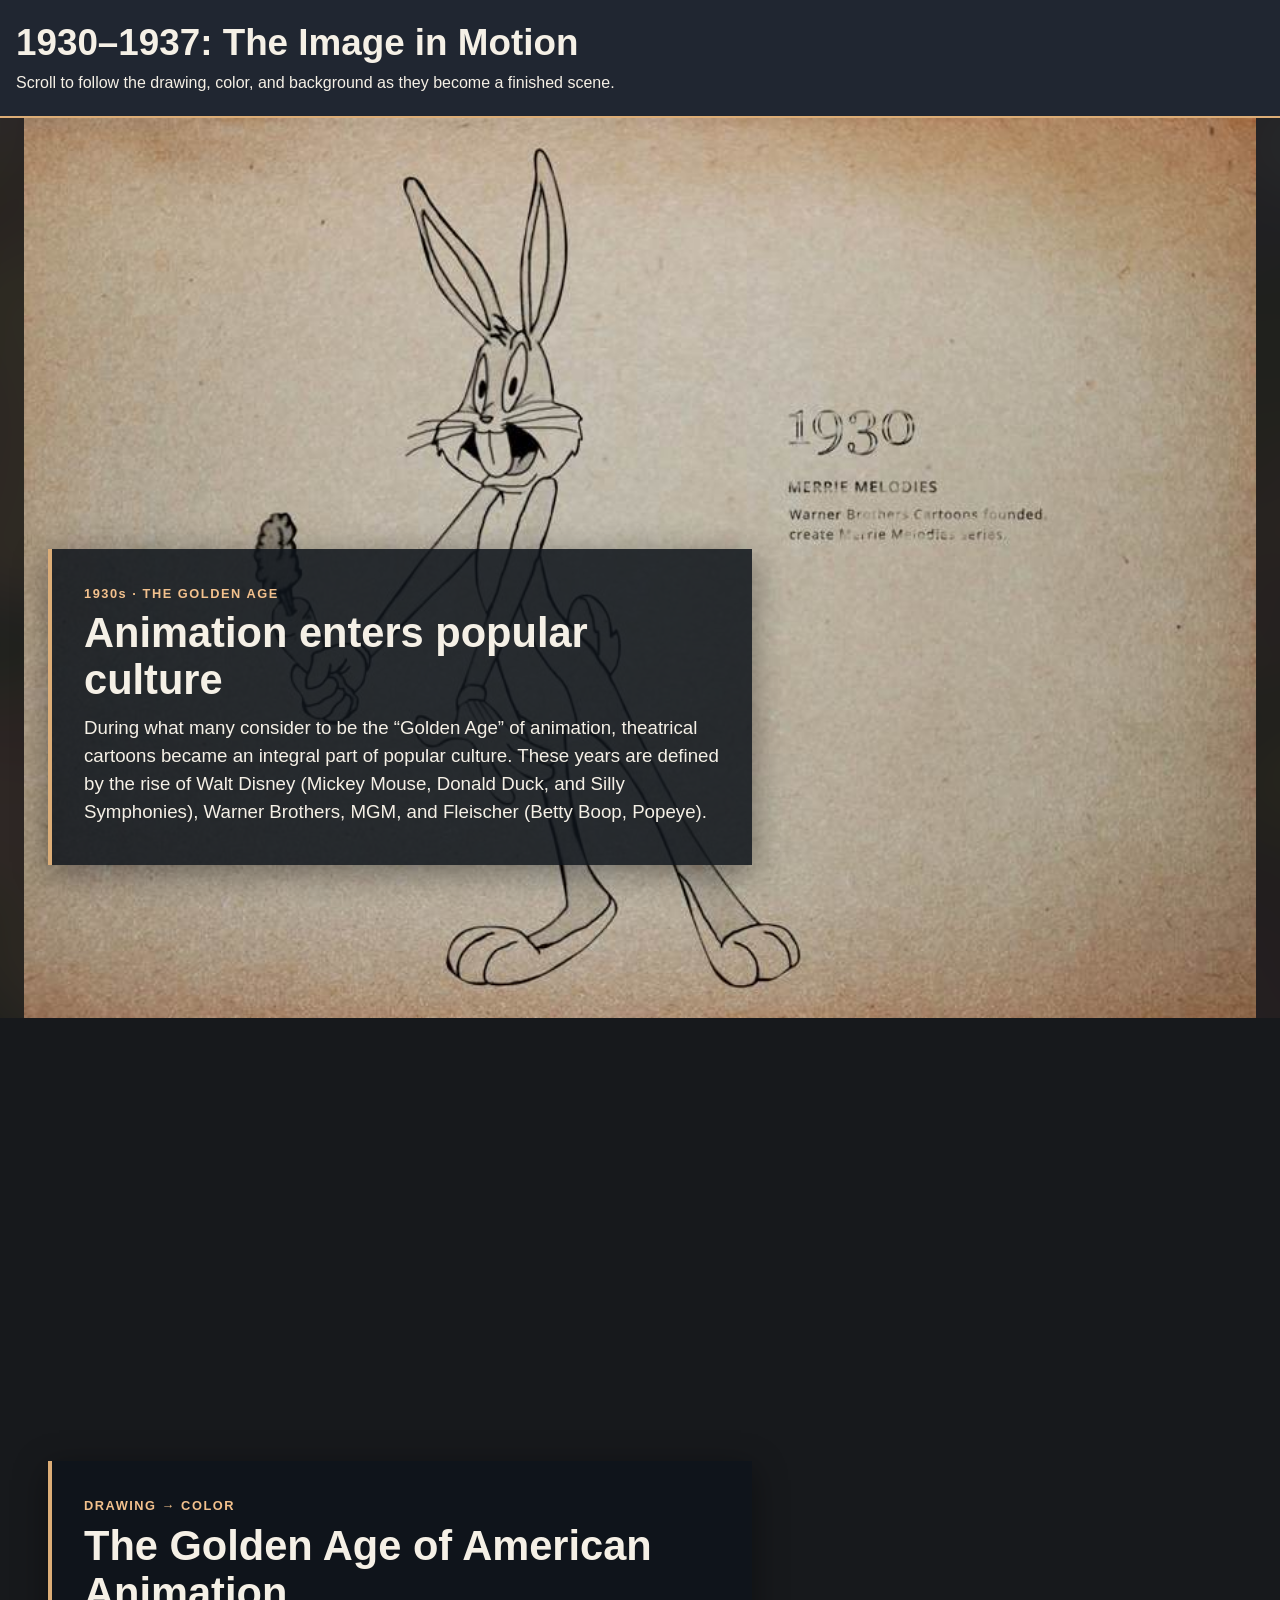
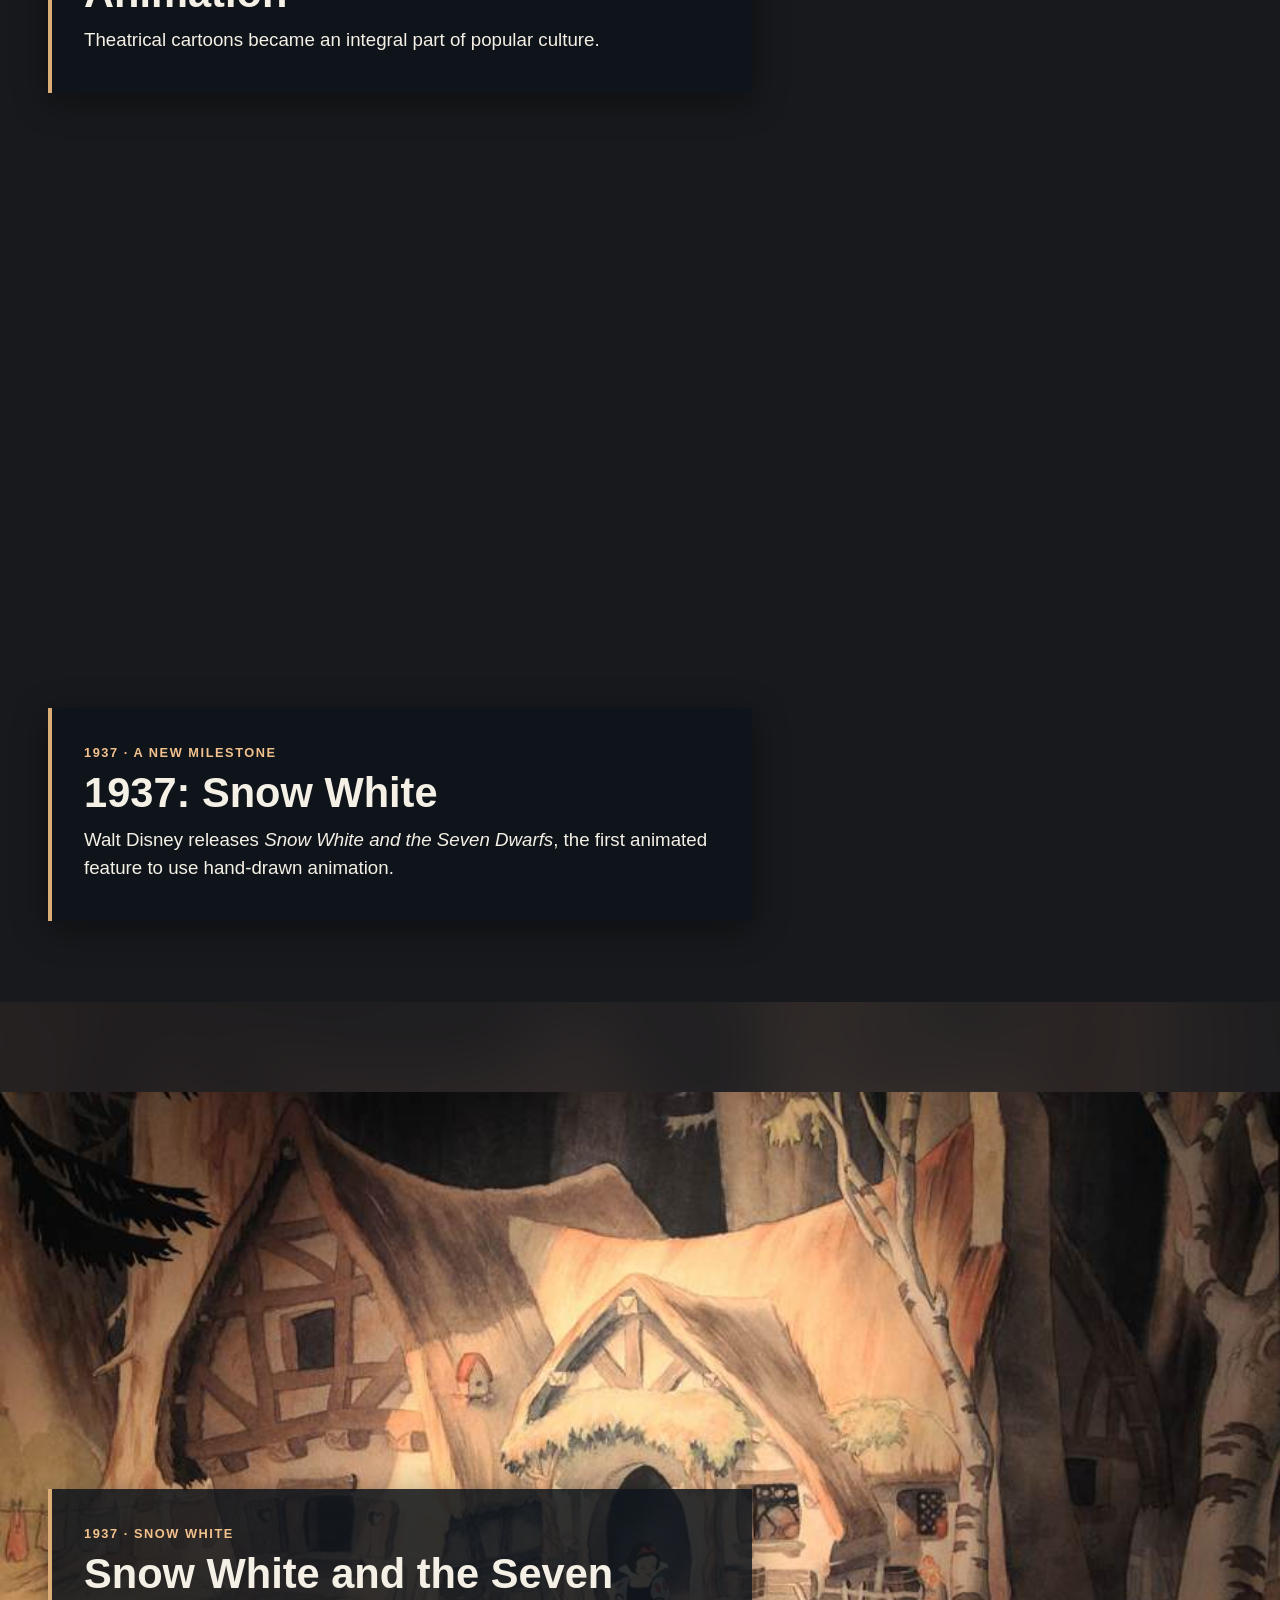
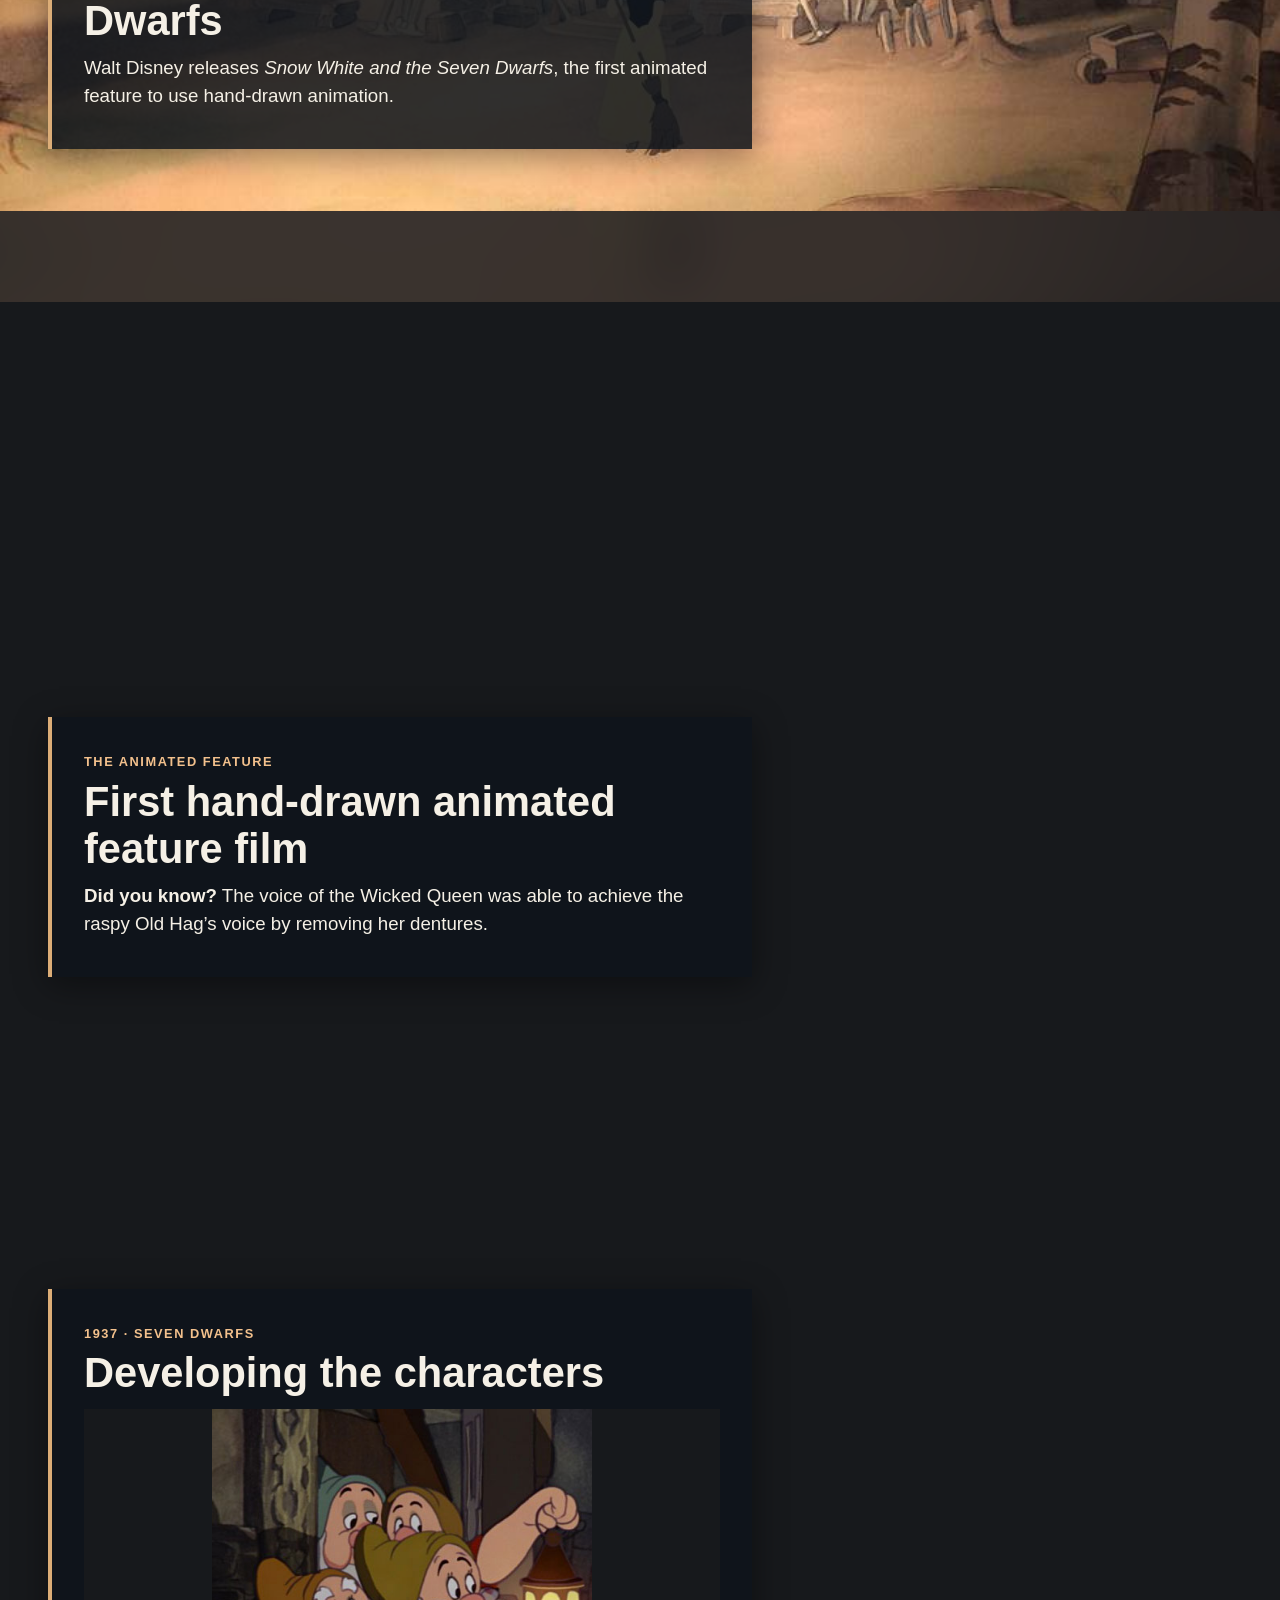
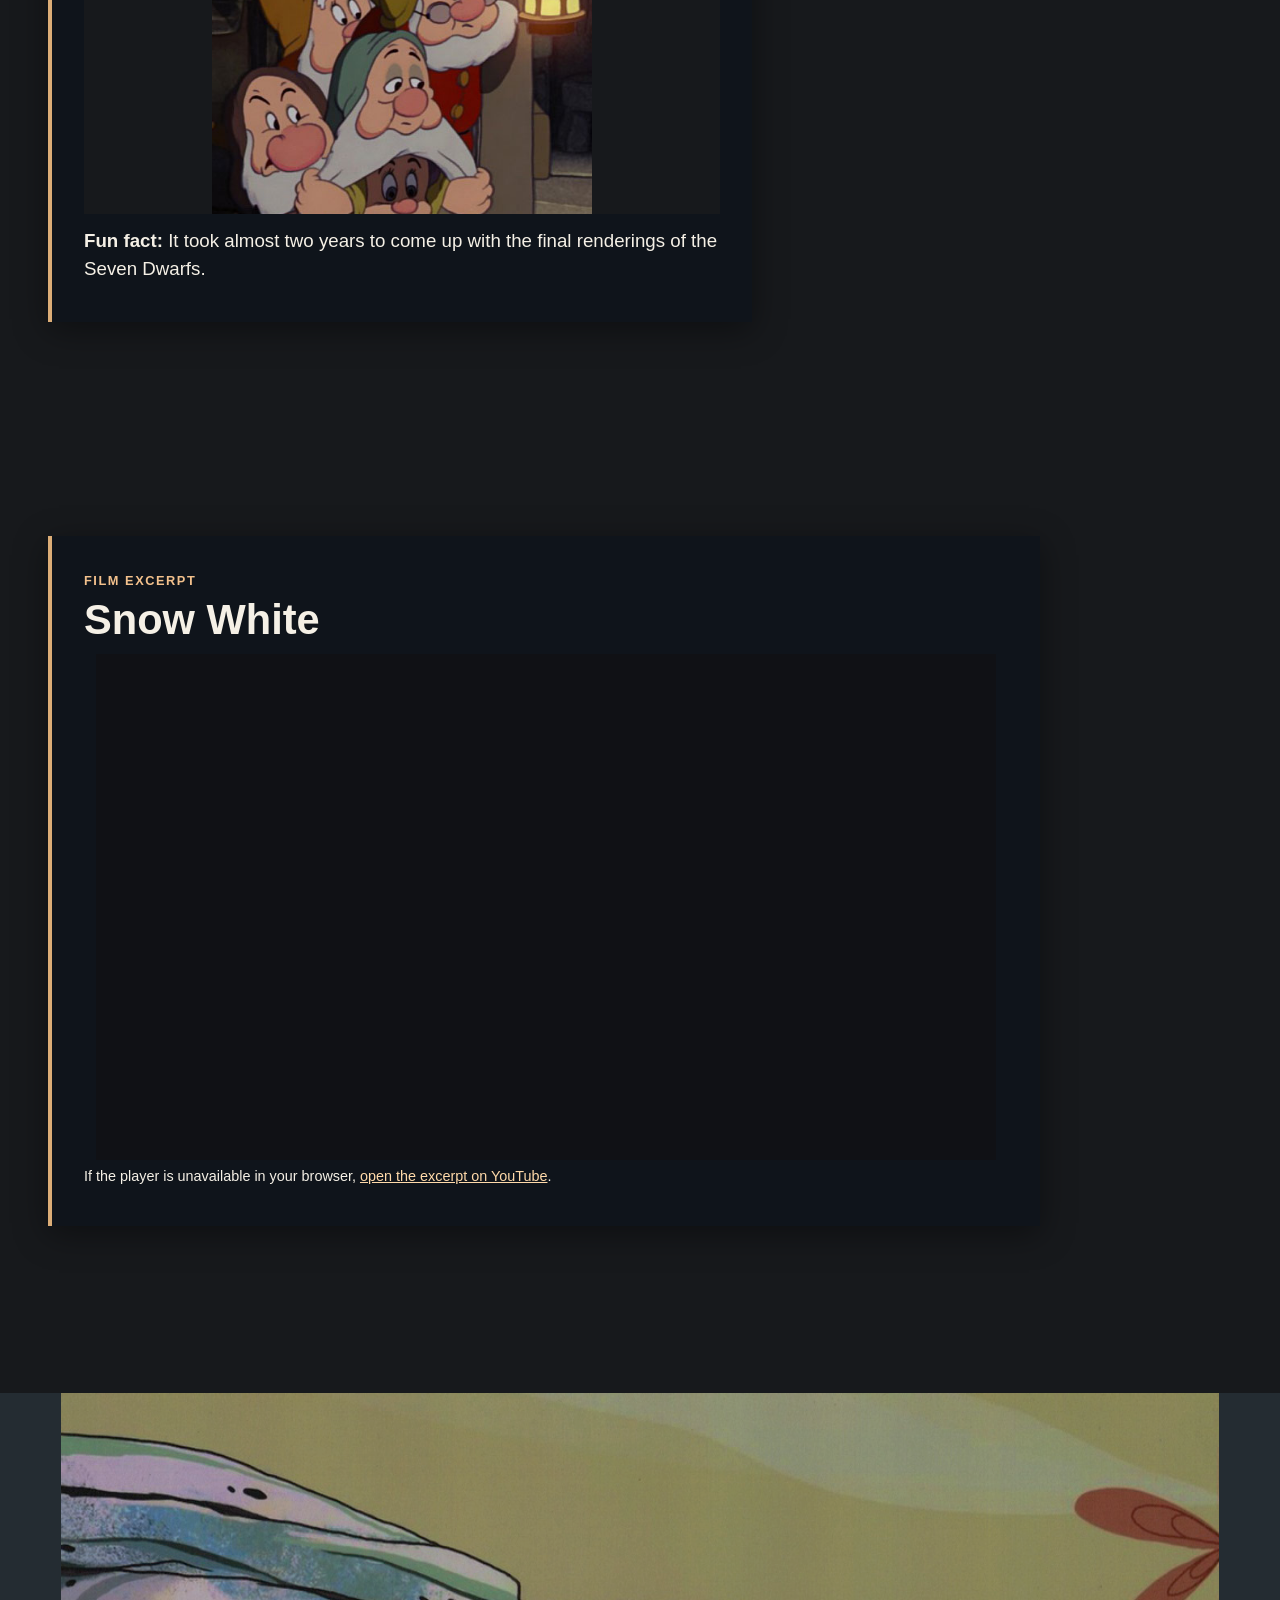
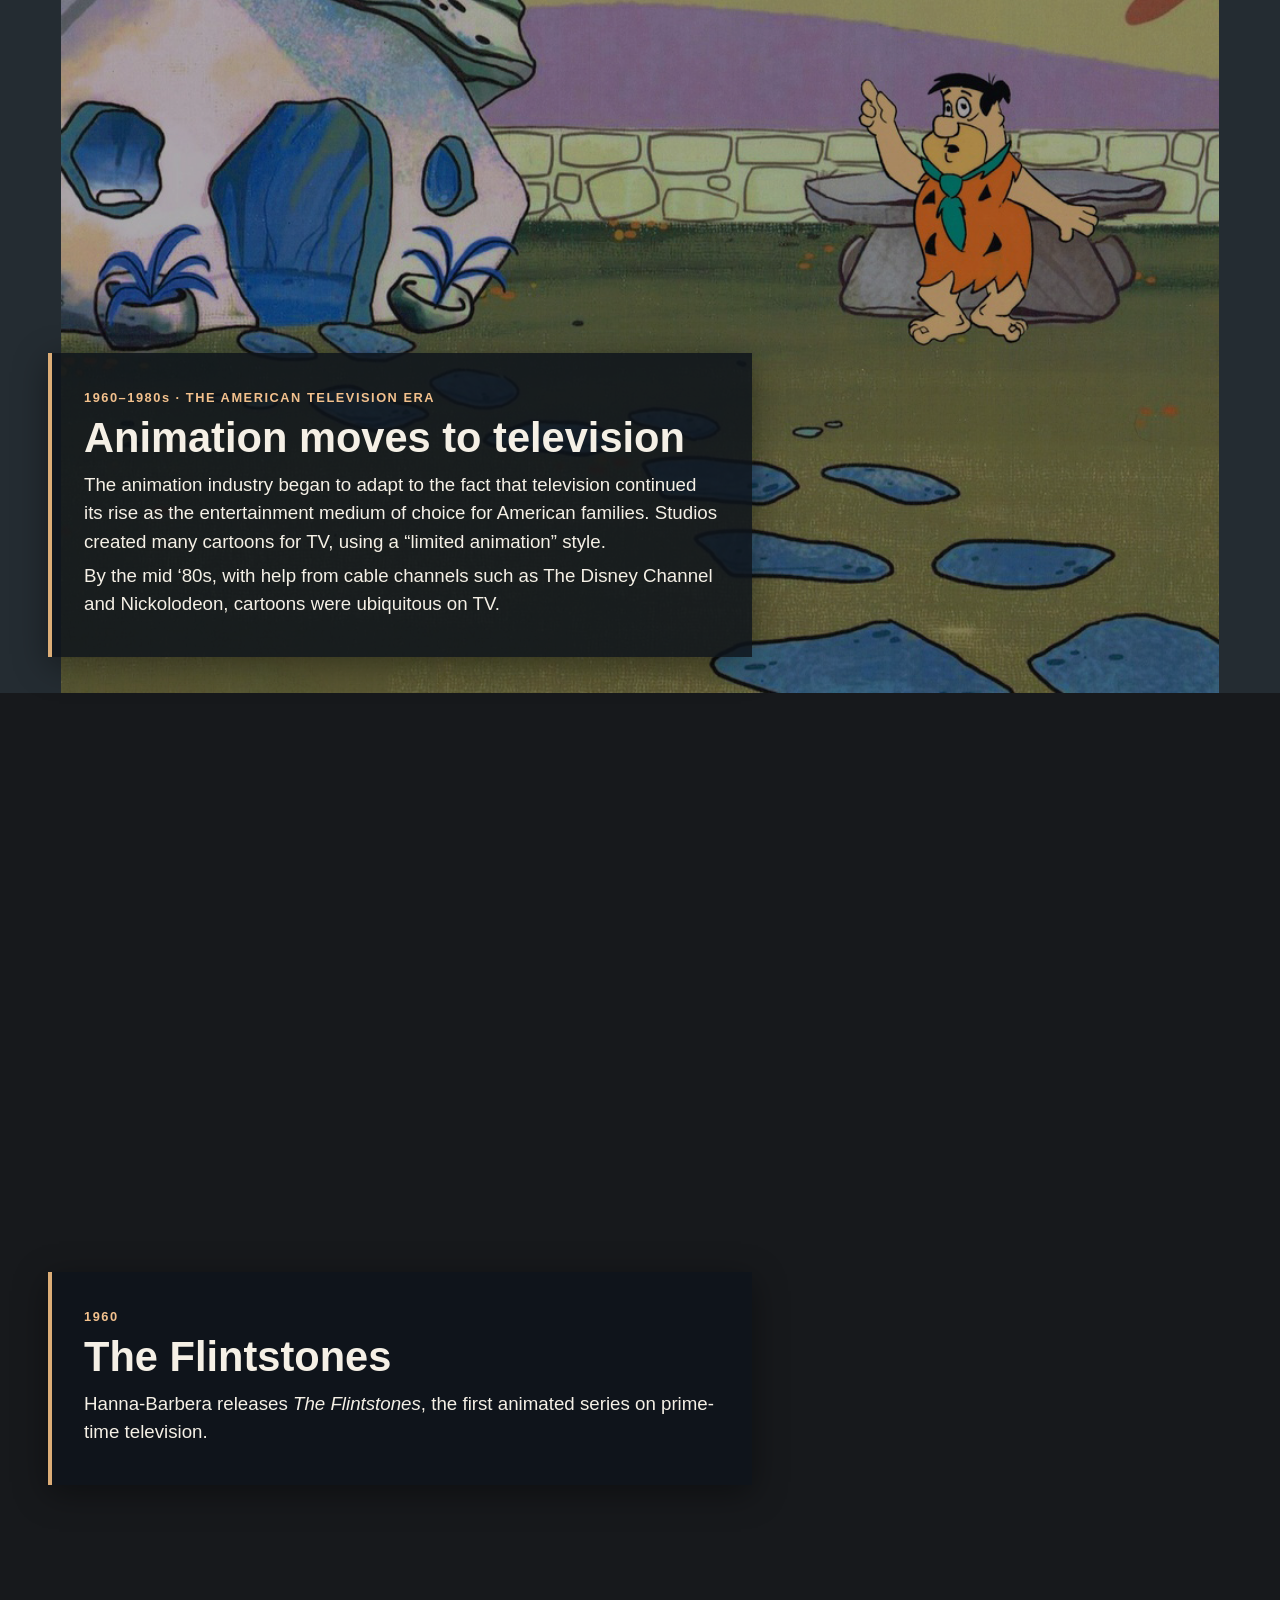
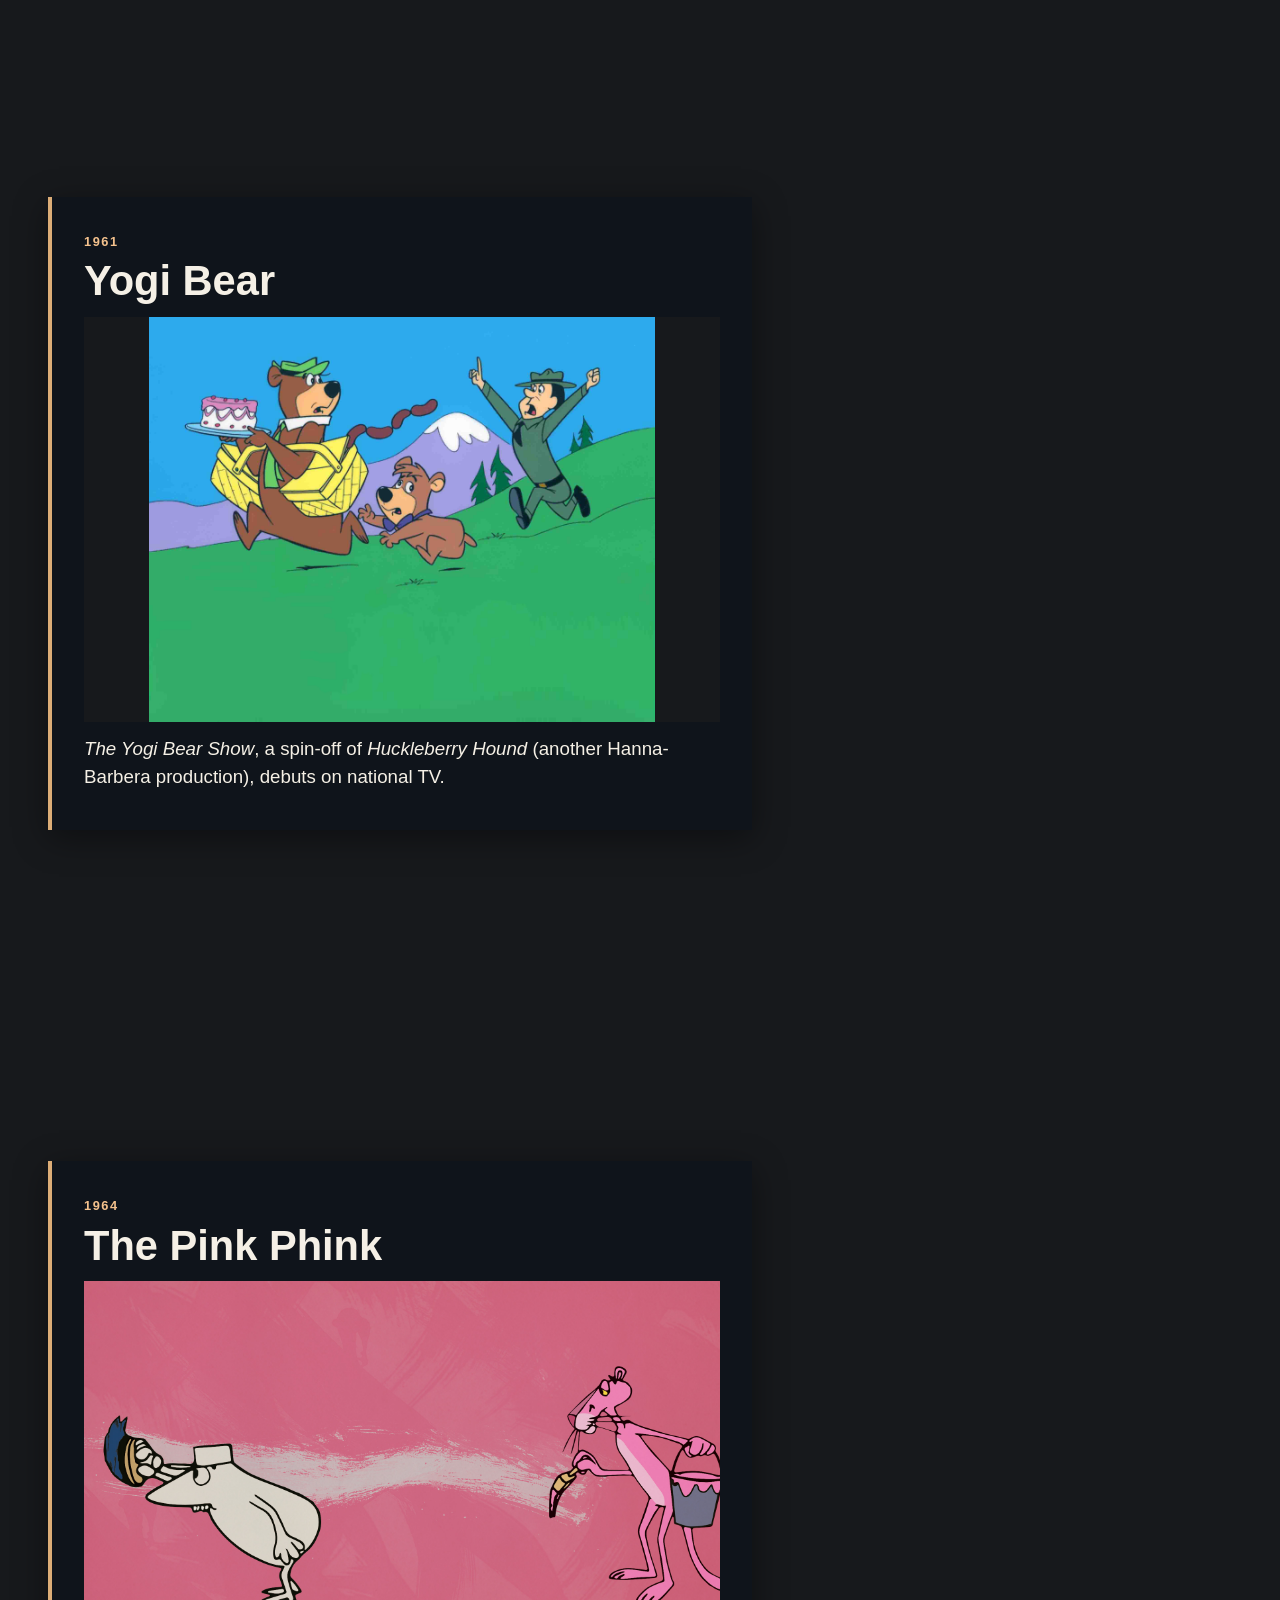
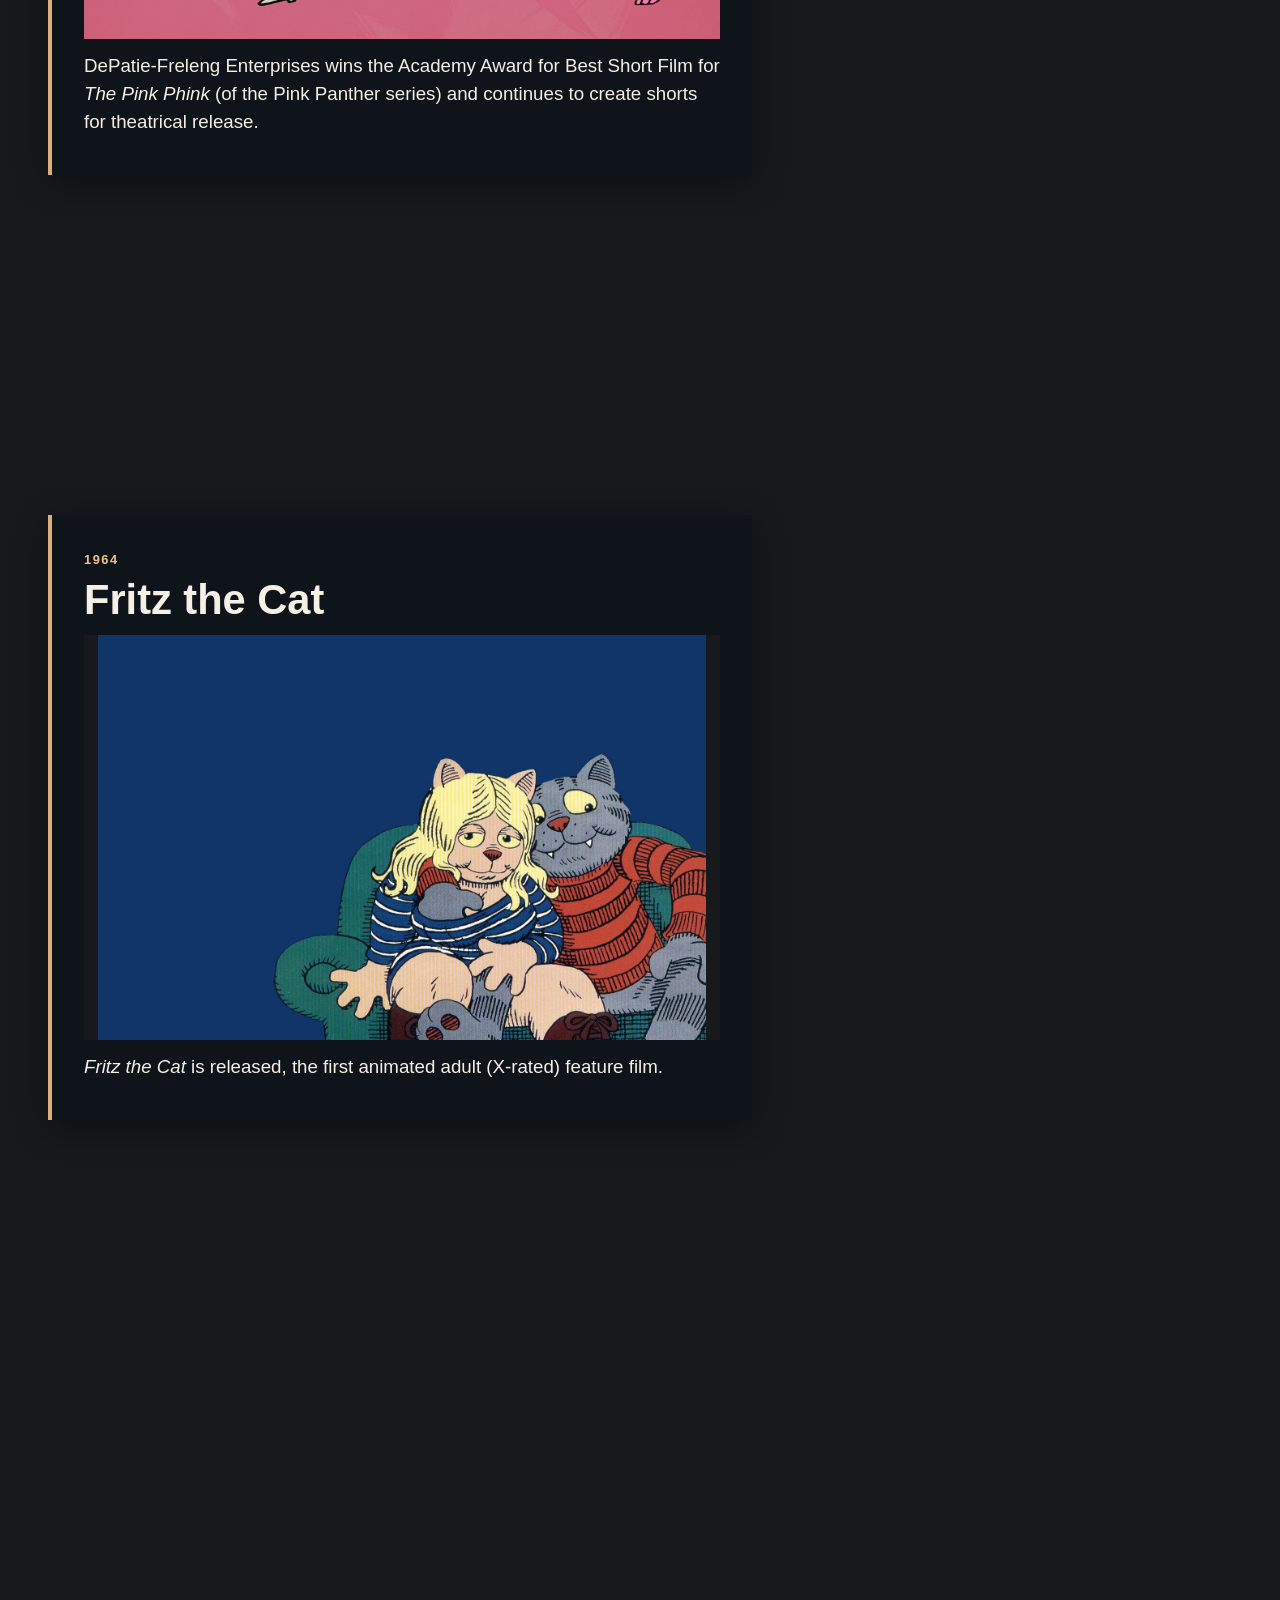
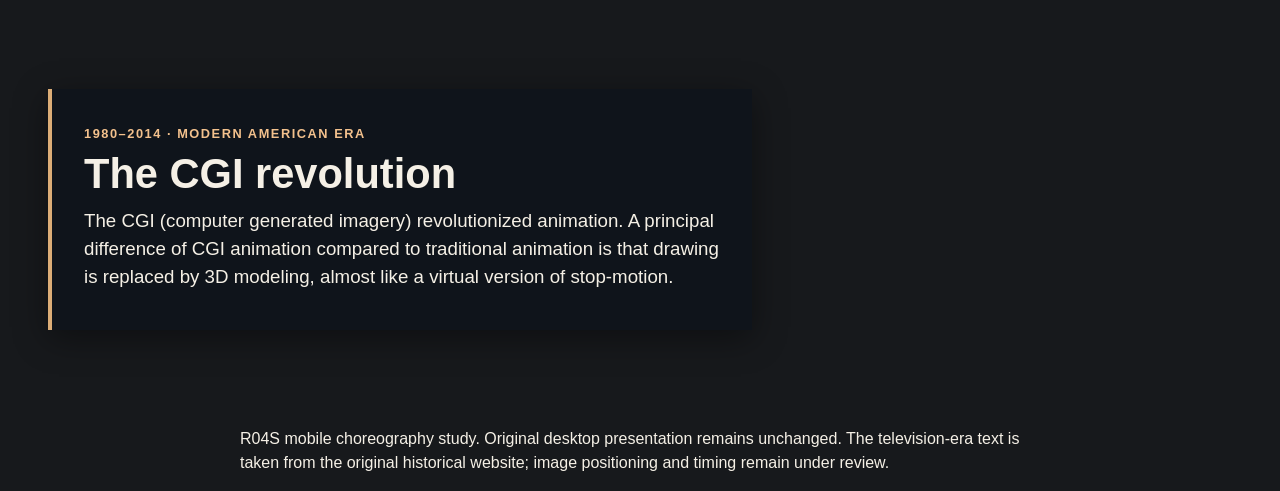
==== commit 6e0abc21: "Add files via upload" ====
--- a/index.html
+++ b/index.html
@@ -1,4 +1,4 @@
-<!doctype html><html lang="en"><head><meta charset="utf-8"><meta name="viewport" content="width=device-width,initial-scale=1,viewport-fit=cover"><title>Animation History | 1930–1937 Historical Content Restoration</title>
+<!doctype html><html lang="en"><head><meta charset="utf-8"><meta name="viewport" content="width=device-width,initial-scale=1,viewport-fit=cover"><title>Animation History | 1930s–1980s Television Era Extension</title>
 <style>
 :root{color-scheme:dark}*{box-sizing:border-box}html{scroll-behavior:auto}body{margin:0;background:#17191c;color:#f5f0e6;font-family:Arial,Helvetica,sans-serif;overflow-x:hidden}header{background:#202631;padding:1.3rem max(1rem,env(safe-area-inset-left));border-bottom:2px solid #dcad77}h1{font-size:clamp(1.4rem,5vw,2.3rem);margin:.1rem 0 .4rem}header p{max-width:50rem;margin:0;line-height:1.5}.sequence{position:relative;height:310svh}.sequence.snow{height:245svh}.stage{position:sticky;top:0;height:100svh;overflow:hidden;isolation:isolate;background:#29272a}.art{position:absolute;inset:0;width:100%;height:100%;object-fit:contain;object-position:center center;opacity:0;will-change:opacity,clip-path}.art.first{opacity:1}.art.backdrop{filter:blur(24px) brightness(.4);transform:scale(1.15);object-fit:cover;opacity:.3}.art.foreground{z-index:1}.text{position:absolute;z-index:5;bottom:0;left:0;right:0;padding:clamp(1.2rem,4vw,2.5rem);padding-bottom:max(1.5rem,env(safe-area-inset-bottom));background:linear-gradient(transparent,rgba(10,11,15,.94) 45%);pointer-events:none}.beat{opacity:0;transform:translateY(12px);transition:none;position:absolute;bottom:0;left:0;right:0;padding:clamp(1.2rem,4vw,2.5rem);padding-bottom:max(1.5rem,env(safe-area-inset-bottom));pointer-events:none}.beat:first-child{opacity:1}.text{height:clamp(150px,32svh,260px)}.text .eyebrow{font-weight:bold;letter-spacing:.18em}.text h2{font-size:clamp(1.8rem,7vw,3.6rem);line-height:1.1;margin:.2rem 0}.text p{font-size:clamp(.95rem,2.7vw,1.15rem);line-height:1.4;max-width:38rem;margin:.4rem 0 0}.video{padding:2rem 1rem 4rem;background:#202631}.video h2{max-width:48rem;margin:0 auto 1rem}.player{max-width:900px;aspect-ratio:16/9;margin:auto}.player iframe{width:100%;height:100%;border:0}.end{padding:1rem;line-height:1.5;max-width:52rem;margin:auto}.notice{background:#3b3027;padding:.65rem 1rem;font-size:.9rem}.progress{position:fixed;top:0;left:0;height:3px;width:0;background:#e9b67e;z-index:20;pointer-events:none}body:not(.js-ready) .sequence{height:auto!important}body:not(.js-ready) .stage{height:auto;position:relative;display:flex;flex-direction:column}body:not(.js-ready) .art{position:relative;opacity:1!important;height:auto;clip-path:none!important}body:not(.js-ready) .art.backdrop{display:none}body:not(.js-ready) .text{position:relative;background:#1d2530}body:not(.js-ready) .beat{position:relative;opacity:1!important;transform:none!important;padding:1rem}.caption{display:block!important}@media (prefers-reduced-motion:reduce){.sequence{height:auto!important}.stage{height:auto;position:relative;display:flex;flex-direction:column}.art{position:relative;opacity:1!important;height:auto;clip-path:none!important}.art.backdrop{display:none}.text{position:relative;background:#1d2530}.beat{position:relative;opacity:1!important;transform:none!important;padding:1rem}.caption{display:block!important}}@media (orientation:landscape) and (max-height:550px){.text{padding:.65rem 1rem}.text h2{font-size:1.4rem}.text p{font-size:.82rem}.stage{height:100svh}}
 
@@ -18,10 +18,28 @@
 @media (orientation:landscape) and (max-height:550px){.panel{min-height:120svh;padding-bottom:1.5rem}.video-panel{min-height:165svh}.copy{padding:.7rem 1rem}.copy h2{font-size:1.35rem}}
 @media (prefers-reduced-motion:reduce){.sequence .stage{position:relative;height:auto;display:flex;flex-direction:column}.sequence .flow{margin-top:0}.panel{min-height:0;padding:1rem}.sequence .art{position:relative;opacity:1!important;height:auto}.sequence .art.backdrop{display:none}}
 .support-image{display:block;width:100%;height:auto;max-height:45svh;object-fit:contain;margin:.8rem auto;background:#17191c}.supporting{min-height:105svh}.supporting .copy{max-width:48rem}@media (orientation:landscape) and (max-height:550px){.support-image{max-height:50svh}.supporting{min-height:155svh}}
+
+/* R04S television-era stage: keep the same foreground-over-background behavior. */
+.television-stage{background:#242c32}.television-stage .tv-art{opacity:1;object-fit:contain;filter:brightness(.75)}
+.television .panel:first-child{min-height:105svh}
+.television .panel:last-child{min-height:90svh}
+@media(max-width:700px){.television-stage .tv-art{object-position:center 38%}.television .copy{background:rgba(14,20,27,.9)}}
 </style></head><body><div class="progress" aria-hidden="true"></div><header><h1>1930–1937: The Image in Motion</h1><p>Scroll to follow the drawing, color, and background as they become a finished scene.</p></header>
 <section class="sequence bugs" aria-label="Bugs Bunny progressive reveal"><div class="stage"><img class="art backdrop" src="assets/scene-3.jpg" alt="" aria-hidden="true"><img class="art first" src="assets/scene-1.jpg" alt="Bugs Bunny drawing"><img class="art foreground colored" src="assets/scene-2.jpg" alt="Bugs Bunny color layer"><img class="art foreground complete" src="assets/scene-3.jpg" alt="Completed Bugs Bunny scene"></div><div class="flow" aria-label="Scrolling history of the 1930s"><article class="panel"><div class="copy"><span class="era">1930s · THE GOLDEN AGE</span><h2>Animation enters popular culture</h2><p>During what many consider to be the “Golden Age” of animation, theatrical cartoons became an integral part of popular culture. These years are defined by the rise of Walt Disney (Mickey Mouse, Donald Duck, and Silly Symphonies), Warner Brothers, MGM, and Fleischer (Betty Boop, Popeye).</p></div></article><article class="panel"><div class="copy"><span class="era">DRAWING → COLOR</span><h2>The Golden Age of American Animation</h2><p>Theatrical cartoons became an integral part of popular culture.</p></div></article><article class="panel"><div class="copy"><span class="era">1937 · A NEW MILESTONE</span><h2>1937: Snow White</h2><p>Walt Disney releases <em>Snow White and the Seven Dwarfs</em>, the first animated feature to use hand-drawn animation.</p></div></article></div></section>
-<section class="sequence snow" aria-label="Snow White transition"><div class="stage"><img class="art backdrop" src="assets/scene-4.jpg" alt="" aria-hidden="true"><img class="art first" src="assets/scene-4.jpg" alt="Snow White sweeping outside the cottage"><img class="art foreground bird" src="assets/scene-5.jpg" alt="Snow White holding a bird"></div><div class="flow" aria-label="Scrolling Snow White history"><article class="panel"><div class="copy"><span class="era">1937 · SNOW WHITE</span><h2>Snow White and the Seven Dwarfs</h2><p>Walt Disney releases <em>Snow White and the Seven Dwarfs</em>, the first animated feature to use hand-drawn animation.</p></div></article><article class="panel"><div class="copy"><span class="era">THE ANIMATED FEATURE</span><h2>First hand-drawn animated feature film</h2><p><strong>Did you know?</strong> The voice of the Wicked Queen was able to achieve the raspy Old Hag’s voice by removing her dentures.</p></div></article><article class="panel supporting"><div class="copy"><span class="era">1937 · SEVEN DWARFS</span><h2>Developing the characters</h2><img class="support-image" src="assets/dwarfs.jpg" alt="Historical Seven Dwarfs illustration" loading="lazy"><p><strong>Fun fact:</strong> It took almost two years to come up with the final renderings of the Seven Dwarfs.</p></div></article><article class="panel video-panel"><div class="copy"><span class="era">FILM EXCERPT</span><h2>Snow White</h2><div class="player"><iframe title="Snow White film excerpt" src="https://www.youtube-nocookie.com/embed/cB7O_JIxGuY?rel=0&playsinline=1" allow="accelerometer; autoplay; encrypted-media; gyroscope; picture-in-picture; fullscreen" allowfullscreen loading="eager" referrerpolicy="strict-origin-when-cross-origin"></iframe></div><p class="video-note">If the player is unavailable in your browser, <a href="https://www.youtube.com/watch?v=cB7O_JIxGuY" target="_blank" rel="noopener noreferrer">open the excerpt on YouTube</a>.</p></div></article><article class="panel"><div class="copy"><span class="era">1960–1980s · THE AMERICAN TELEVISION ERA</span><h2>Animation moves to television</h2><p>The animation industry began to adapt to the fact that television continued its rise as the entertainment medium of choice for American families. Studios created many cartoons for TV, using a “limited animation” style.</p></div></article></div></section>
-<p class="end">R04R mobile choreography study. Original desktop presentation remains unchanged. The 1930s and Snow White passages draw on the historical source; transitional copy is provisional.</p>
+<section class="sequence snow" aria-label="Snow White transition"><div class="stage"><img class="art backdrop" src="assets/scene-4.jpg" alt="" aria-hidden="true"><img class="art first" src="assets/scene-4.jpg" alt="Snow White sweeping outside the cottage"><img class="art foreground bird" src="assets/scene-5.jpg" alt="Snow White holding a bird"></div><div class="flow" aria-label="Scrolling Snow White history"><article class="panel"><div class="copy"><span class="era">1937 · SNOW WHITE</span><h2>Snow White and the Seven Dwarfs</h2><p>Walt Disney releases <em>Snow White and the Seven Dwarfs</em>, the first animated feature to use hand-drawn animation.</p></div></article><article class="panel"><div class="copy"><span class="era">THE ANIMATED FEATURE</span><h2>First hand-drawn animated feature film</h2><p><strong>Did you know?</strong> The voice of the Wicked Queen was able to achieve the raspy Old Hag’s voice by removing her dentures.</p></div></article><article class="panel supporting"><div class="copy"><span class="era">1937 · SEVEN DWARFS</span><h2>Developing the characters</h2><img class="support-image" src="assets/dwarfs.jpg" alt="Historical Seven Dwarfs illustration" loading="lazy"><p><strong>Fun fact:</strong> It took almost two years to come up with the final renderings of the Seven Dwarfs.</p></div></article><article class="panel video-panel"><div class="copy"><span class="era">FILM EXCERPT</span><h2>Snow White</h2><div class="player"><iframe title="Snow White film excerpt" src="https://www.youtube-nocookie.com/embed/cB7O_JIxGuY?rel=0&playsinline=1" allow="accelerometer; autoplay; encrypted-media; gyroscope; picture-in-picture; fullscreen" allowfullscreen loading="eager" referrerpolicy="strict-origin-when-cross-origin"></iframe></div><p class="video-note">If the player is unavailable in your browser, <a href="https://www.youtube.com/watch?v=cB7O_JIxGuY" target="_blank" rel="noopener noreferrer">open the excerpt on YouTube</a>.</p></div></article></div></section>
+
+<section class="sequence television" aria-label="The American Television Era">
+  <div class="stage television-stage"><img class="art first tv-art" src="assets/flintstones.jpg" alt="The Flintstones historical illustration"></div>
+  <div class="flow" aria-label="Television era historical timeline">
+    <article class="panel"><div class="copy"><span class="era">1960–1980s · THE AMERICAN TELEVISION ERA</span><h2>Animation moves to television</h2><p>The animation industry began to adapt to the fact that television continued its rise as the entertainment medium of choice for American families. Studios created many cartoons for TV, using a “limited animation” style.</p><p>By the mid ‘80s, with help from cable channels such as The Disney Channel and Nickolodeon, cartoons were ubiquitous on TV.</p></div></article>
+    <article class="panel"><div class="copy"><span class="era">1960</span><h2>The Flintstones</h2><p>Hanna-Barbera releases <em>The Flintstones</em>, the first animated series on prime-time television.</p></div></article>
+    <article class="panel supporting"><div class="copy"><span class="era">1961</span><h2>Yogi Bear</h2><img class="support-image" src="assets/yogi-bear.jpg" alt="Historical Yogi Bear illustration" loading="lazy"><p><em>The Yogi Bear Show</em>, a spin-off of <em>Huckleberry Hound</em> (another Hanna-Barbera production), debuts on national TV.</p></div></article>
+    <article class="panel supporting"><div class="copy"><span class="era">1964</span><h2>The Pink Phink</h2><img class="support-image" src="assets/pink-panther.jpg" alt="Pink Panther historical illustration" loading="lazy"><p>DePatie-Freleng Enterprises wins the Academy Award for Best Short Film for <em>The Pink Phink</em> (of the Pink Panther series) and continues to create shorts for theatrical release.</p></div></article>
+    <article class="panel supporting"><div class="copy"><span class="era">1964</span><h2>Fritz the Cat</h2><img class="support-image" src="assets/fritz-the-cat.jpg" alt="Fritz the Cat historical illustration" loading="lazy"><p><em>Fritz the Cat</em> is released, the first animated adult (X-rated) feature film.</p></div></article>
+    <article class="panel"><div class="copy"><span class="era">1980–2014 · MODERN AMERICAN ERA</span><h2>The CGI revolution</h2><p>The CGI (computer generated imagery) revolutionized animation. A principal difference of CGI animation compared to traditional animation is that drawing is replaced by 3D modeling, almost like a virtual version of stop-motion.</p></div></article>
+  </div>
+</section>
+<p class="end">R04S mobile choreography study. Original desktop presentation remains unchanged. The television-era text is taken from the original historical website; image positioning and timing remain under review.</p>
 <script>
 (()=>{'use strict';const reduced=matchMedia('(prefers-reduced-motion: reduce)');if(reduced.matches)return;document.body.classList.add('js-ready');const sequences=[...document.querySelectorAll('.sequence')];const clamp=x=>Math.max(0,Math.min(1,x));const smooth=(a,b,x)=>{let t=clamp((x-a)/(b-a));return t*t*(3-2*t)};let scheduled=false;
 function draw(){scheduled=false;for(const section of sequences){const r=section.getBoundingClientRect();const travel=Math.max(1,r.height-innerHeight);const p=clamp(-r.top/travel);if(section.classList.contains('bugs')){const color=section.querySelector('.colored');const complete=section.querySelector('.complete');const c=smooth(.12,.55,p);color.style.opacity=String(c);color.style.clipPath=`inset(0 ${100*(1-c)}% 0 0)`;complete.style.opacity=String(smooth(.55,.89,p));}else{section.querySelector('.bird').style.opacity=String(smooth(.18,.50,p));}}const max=document.documentElement.scrollHeight-innerHeight;document.querySelector('.progress').style.width=(max>0?100*scrollY/max:0)+'%'}function tick(){if(!scheduled){scheduled=true;requestAnimationFrame(draw)}}addEventListener('scroll',tick,{passive:true});addEventListener('resize',tick,{passive:true});addEventListener('orientationchange',()=>setTimeout(tick,150));draw()})();
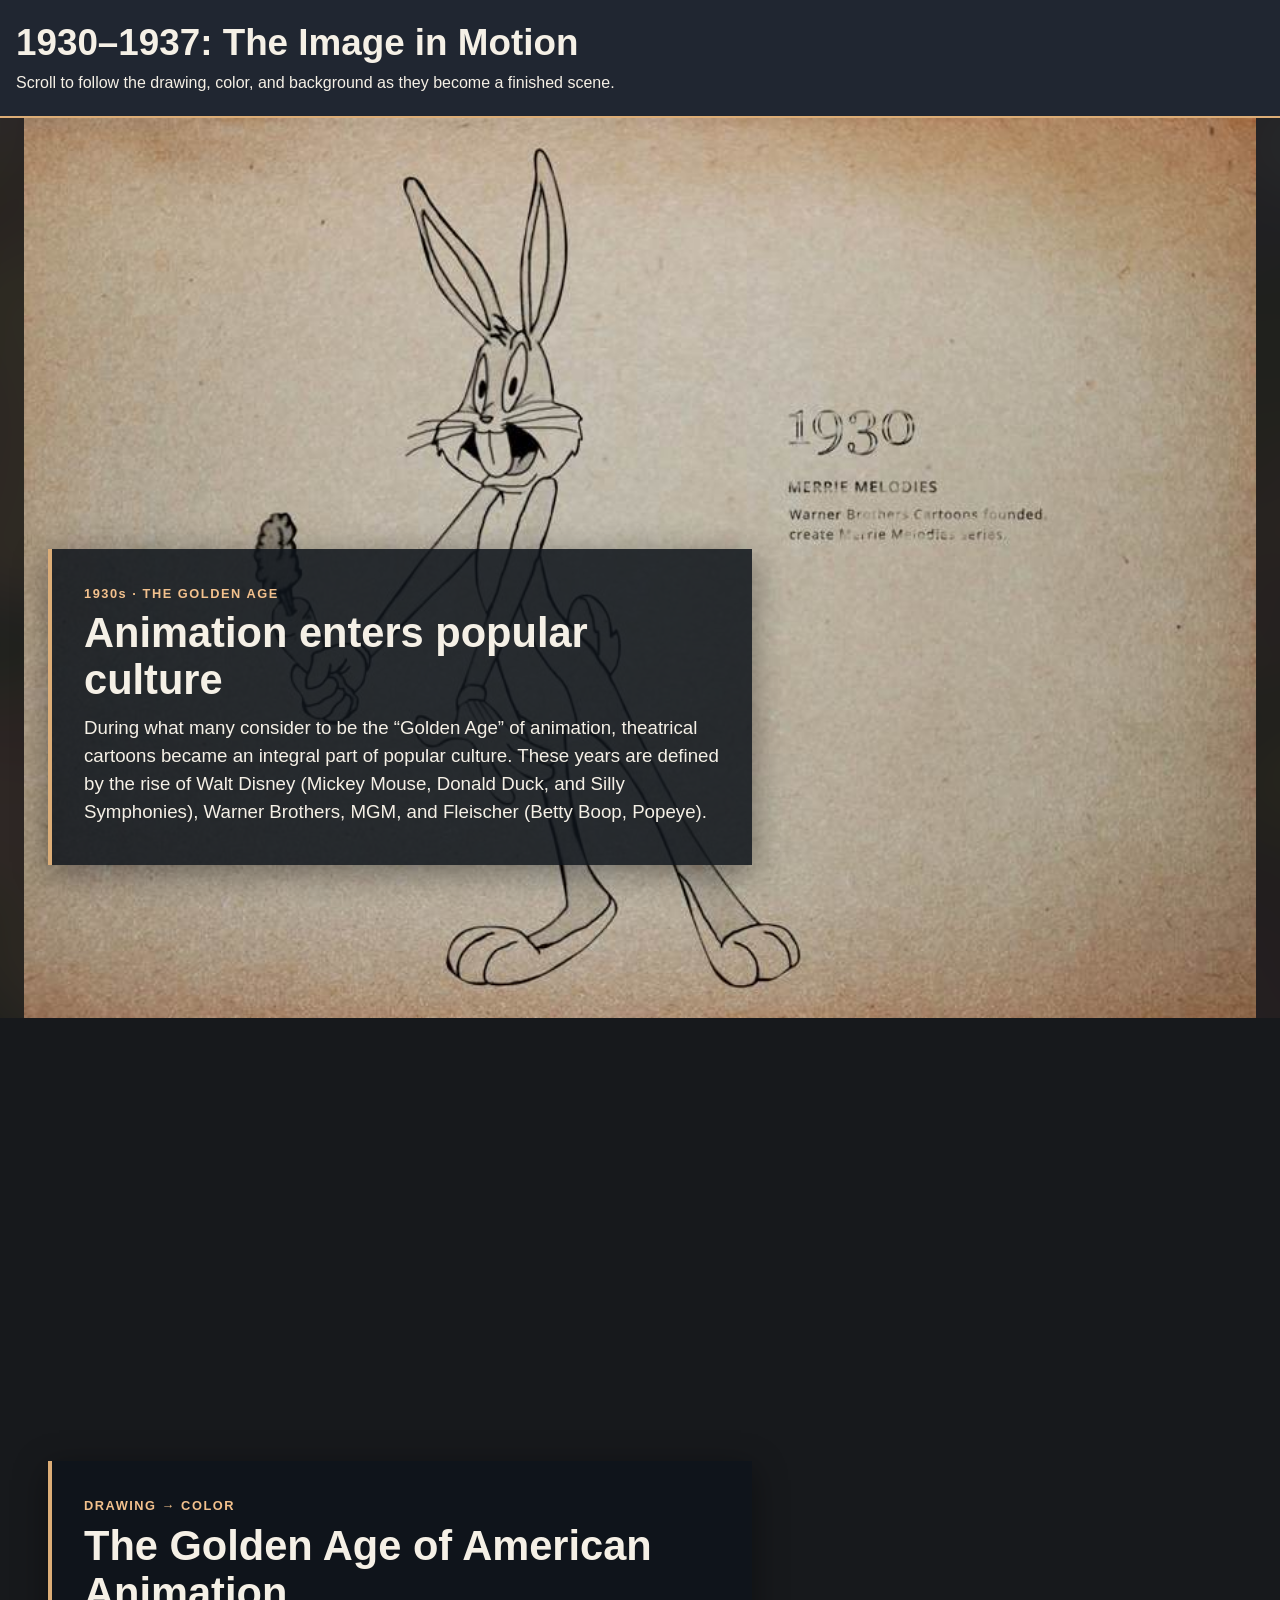
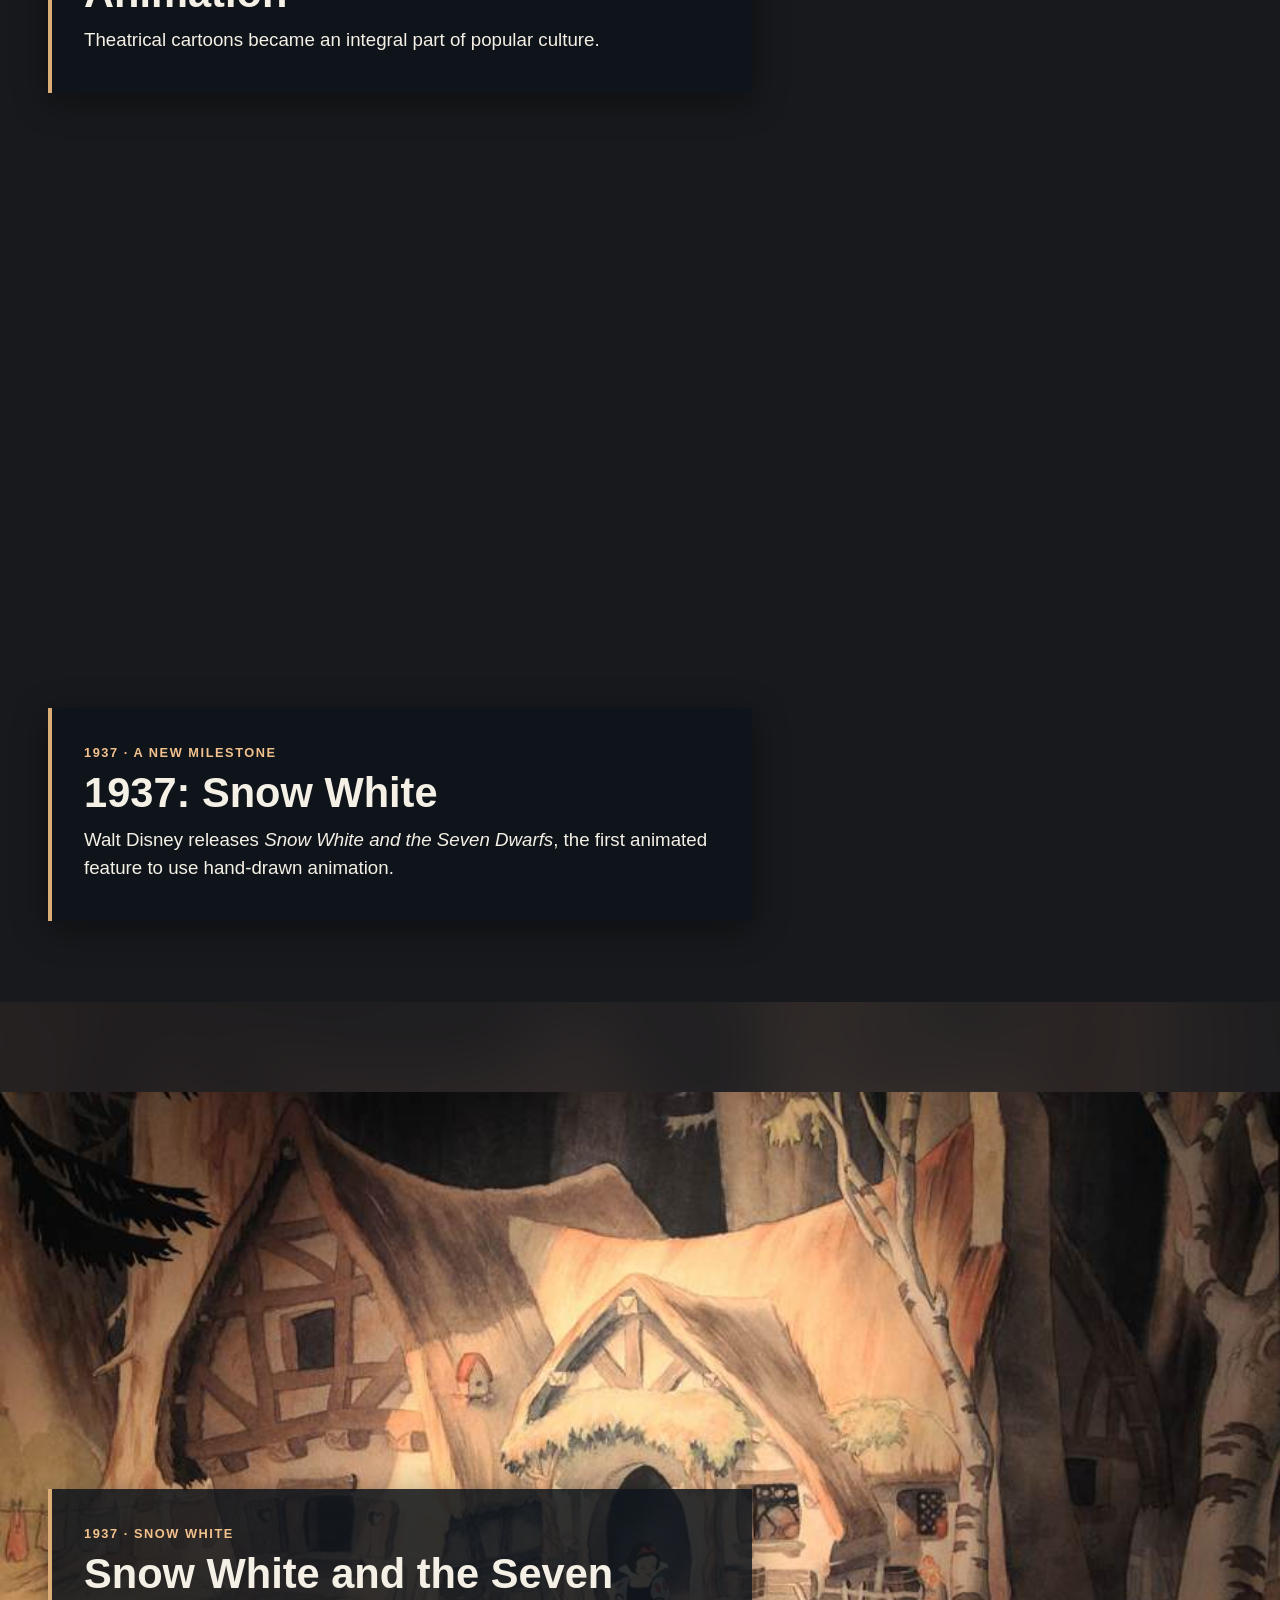
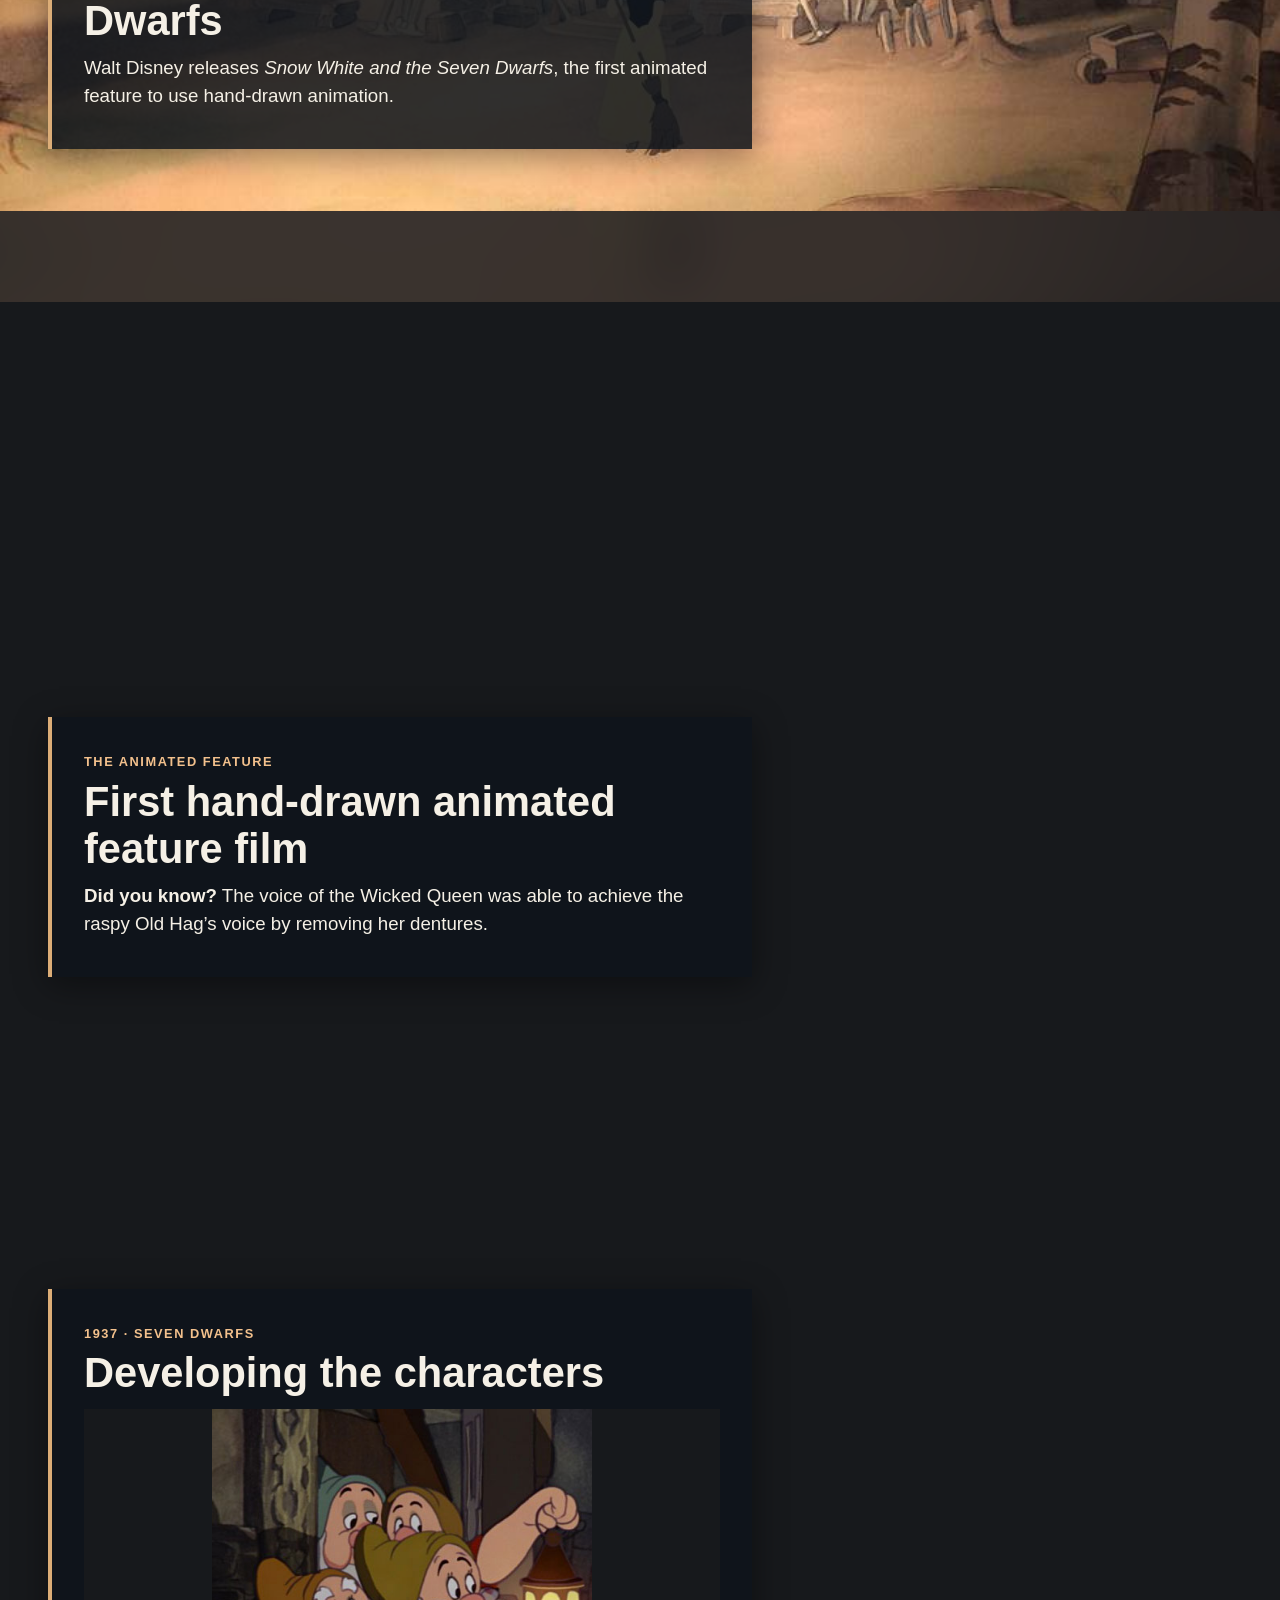
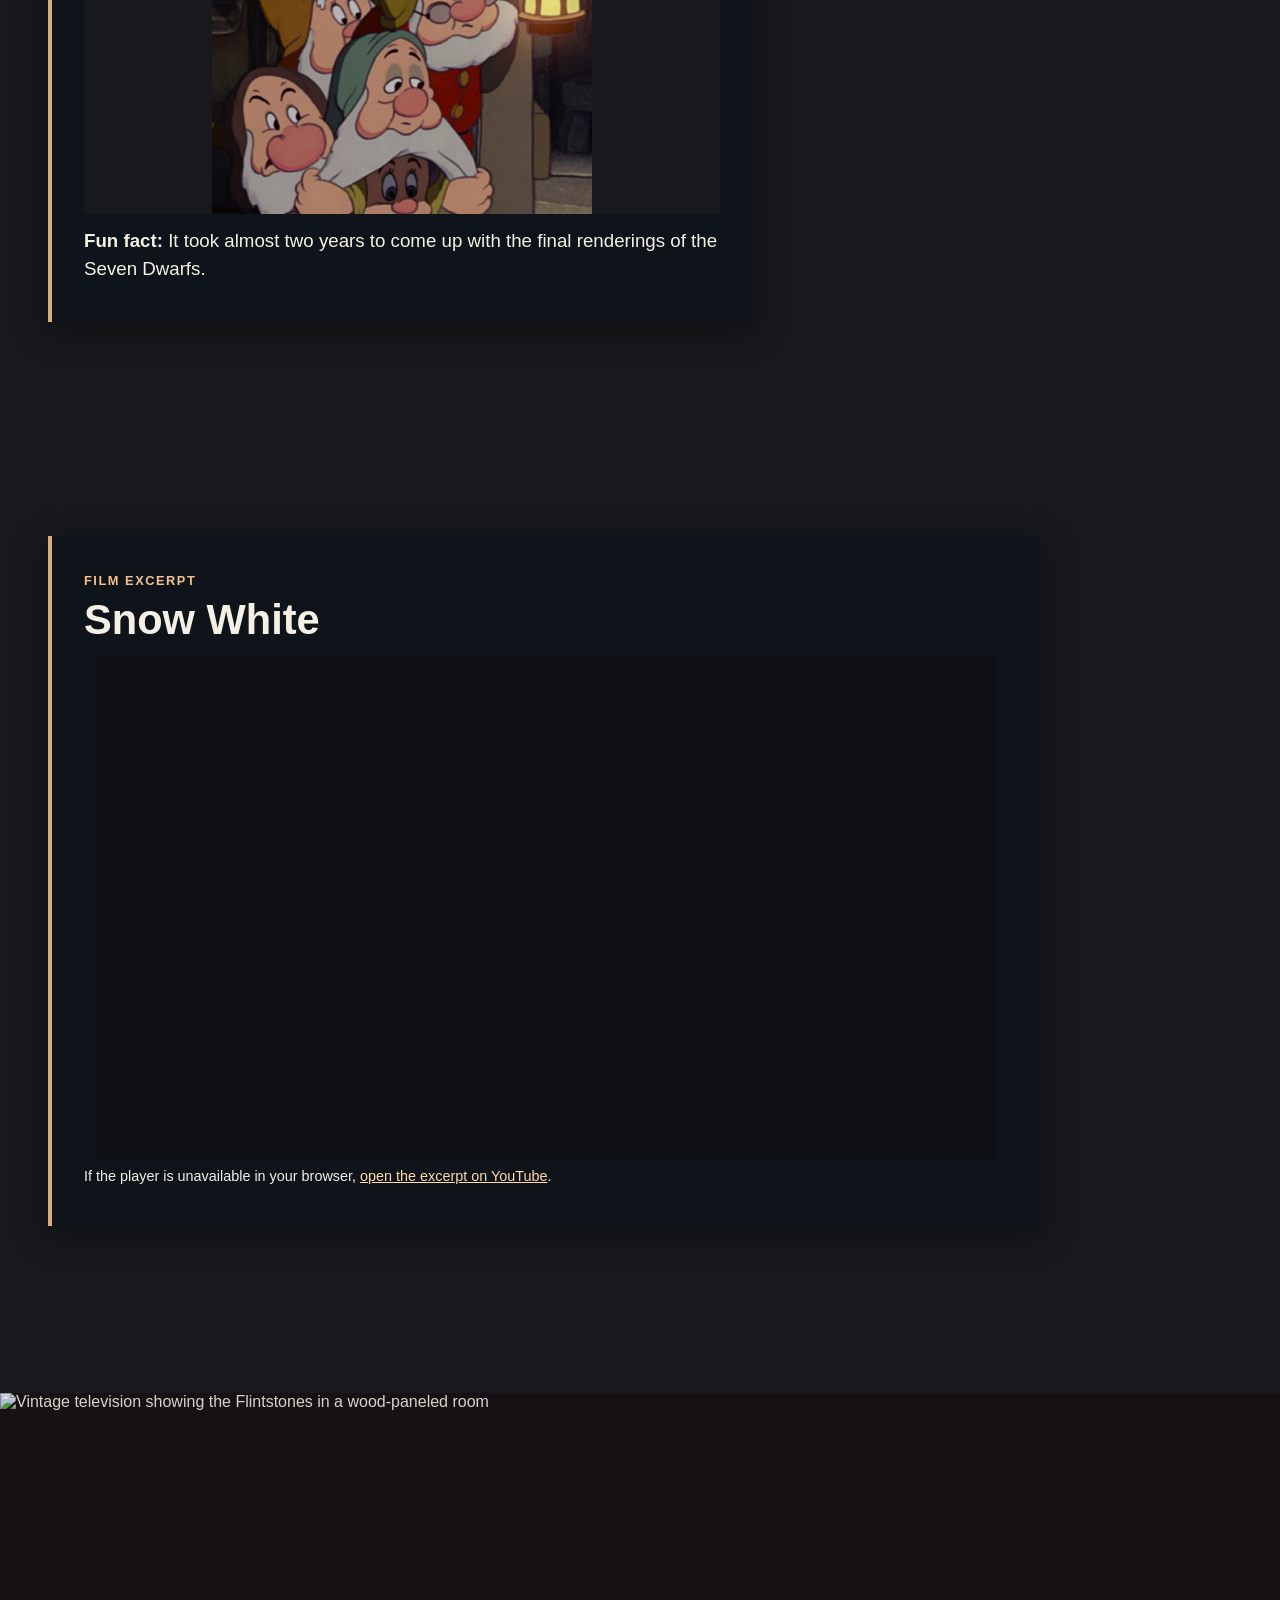
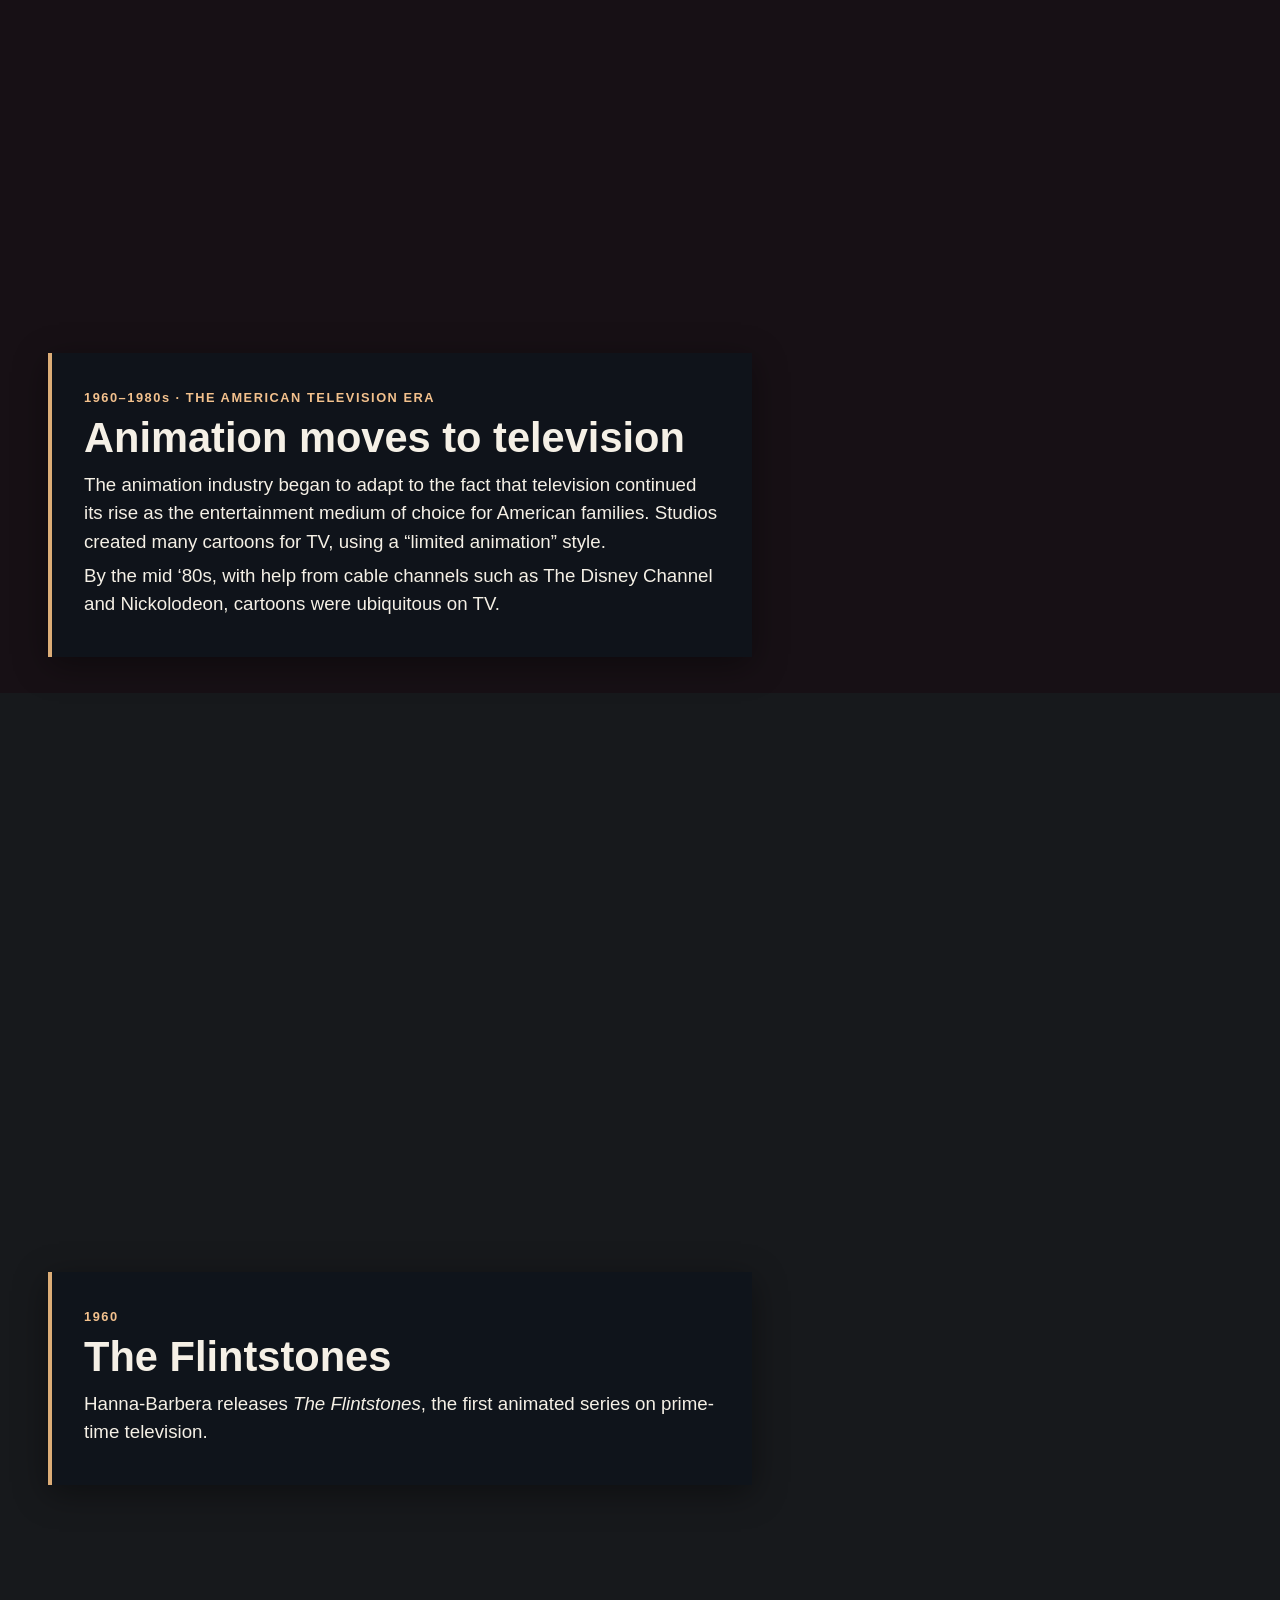
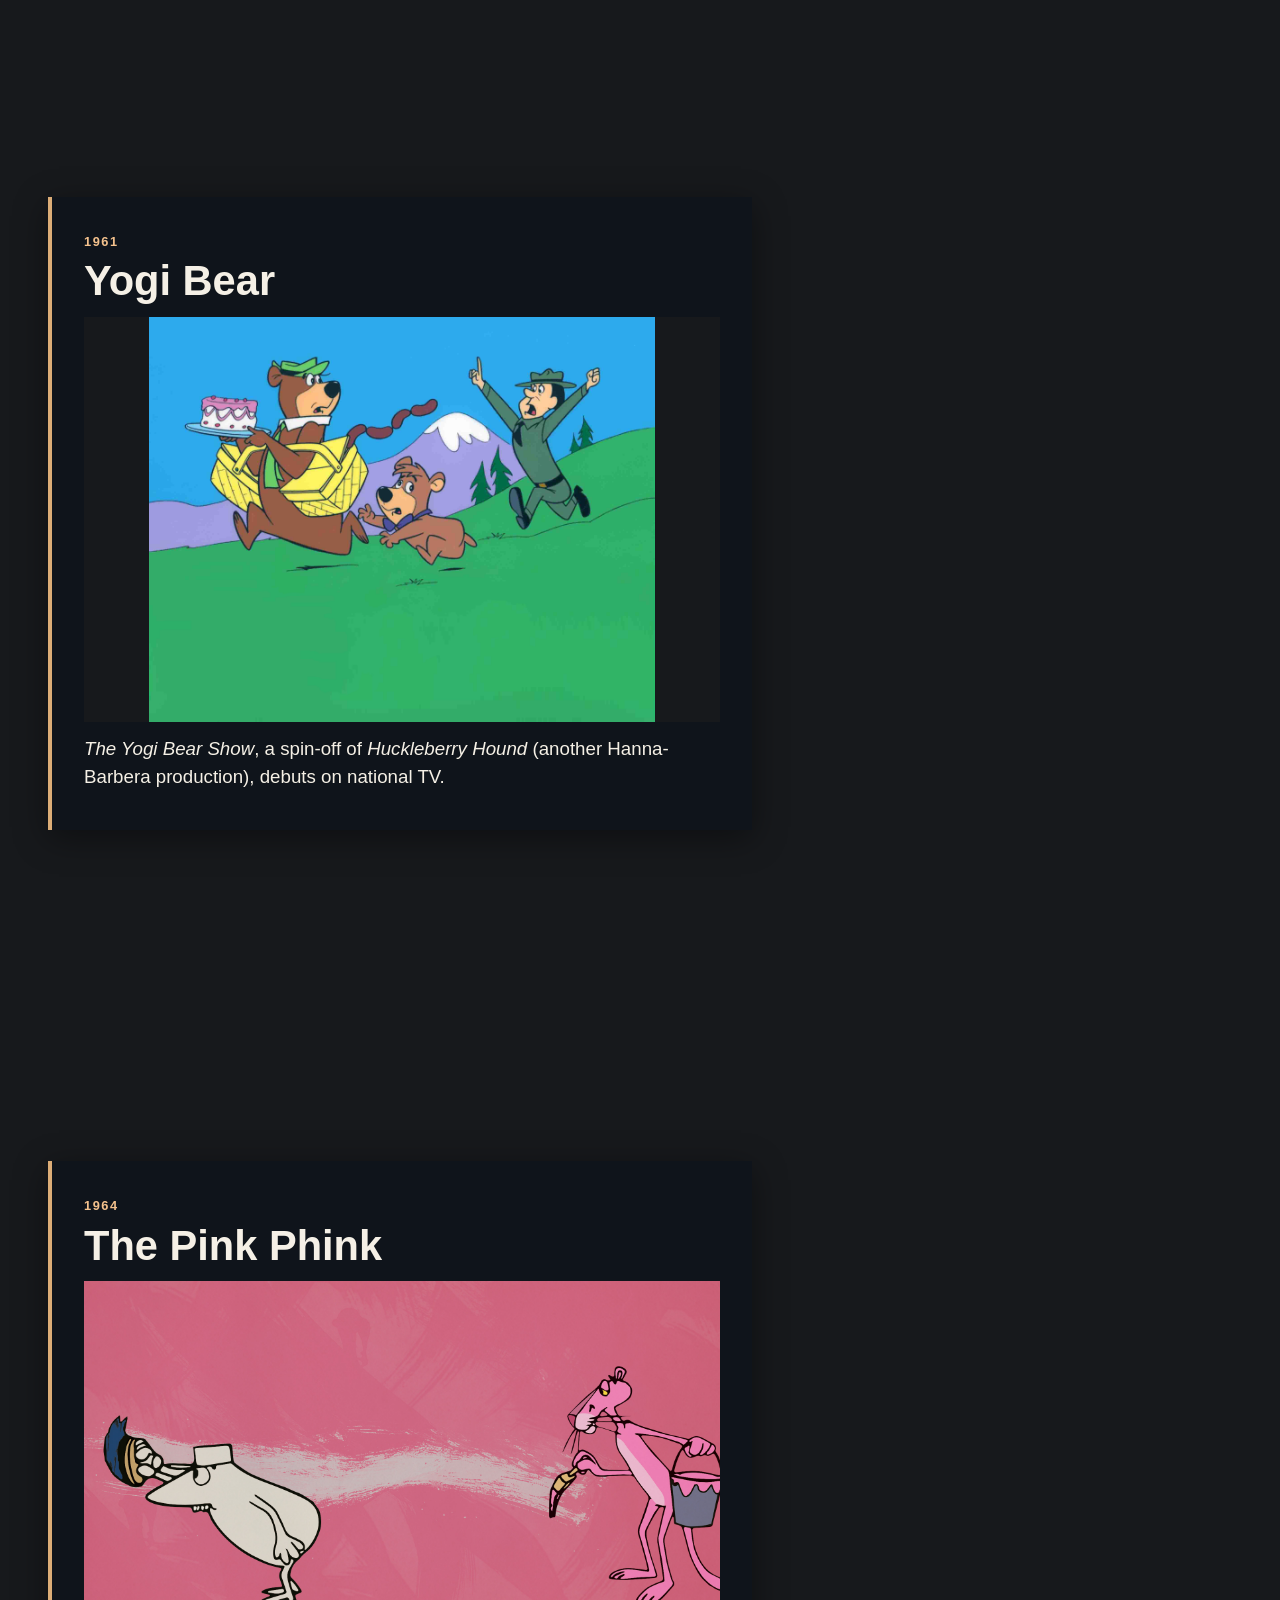
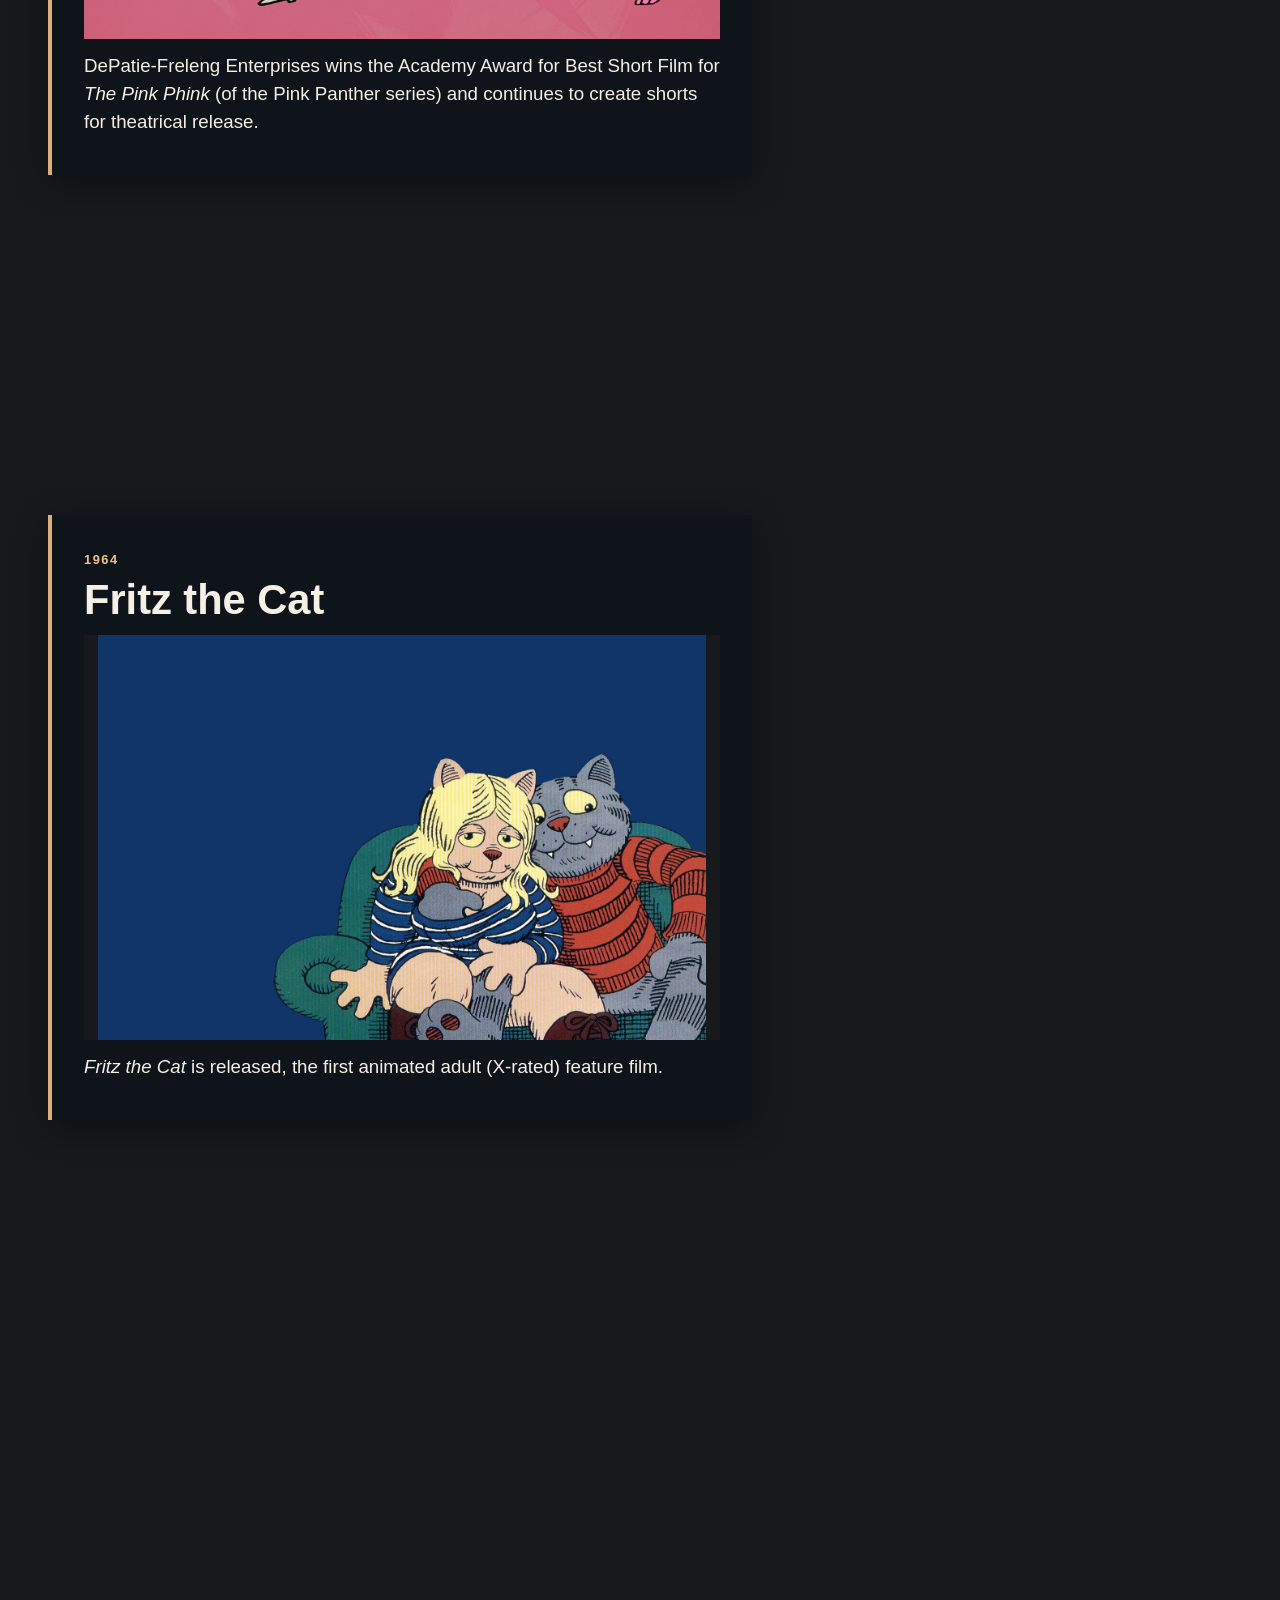
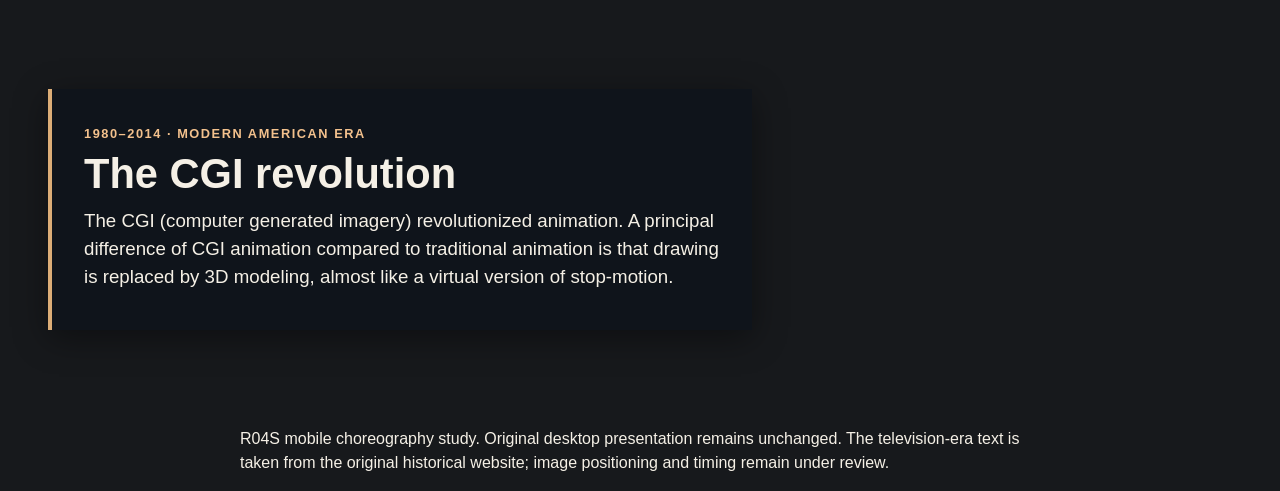
==== commit bb9ad0b0: "Add files via upload" ====
--- a/index.html
+++ b/index.html
@@ -1,4 +1,4 @@
-<!doctype html><html lang="en"><head><meta charset="utf-8"><meta name="viewport" content="width=device-width,initial-scale=1,viewport-fit=cover"><title>Animation History | 1930s–1980s Television Era Extension</title>
+<!doctype html><html lang="en"><head><meta charset="utf-8"><meta name="viewport" content="width=device-width,initial-scale=1,viewport-fit=cover"><title>Animation History | R04T Television Artwork Correction</title>
 <style>
 :root{color-scheme:dark}*{box-sizing:border-box}html{scroll-behavior:auto}body{margin:0;background:#17191c;color:#f5f0e6;font-family:Arial,Helvetica,sans-serif;overflow-x:hidden}header{background:#202631;padding:1.3rem max(1rem,env(safe-area-inset-left));border-bottom:2px solid #dcad77}h1{font-size:clamp(1.4rem,5vw,2.3rem);margin:.1rem 0 .4rem}header p{max-width:50rem;margin:0;line-height:1.5}.sequence{position:relative;height:310svh}.sequence.snow{height:245svh}.stage{position:sticky;top:0;height:100svh;overflow:hidden;isolation:isolate;background:#29272a}.art{position:absolute;inset:0;width:100%;height:100%;object-fit:contain;object-position:center center;opacity:0;will-change:opacity,clip-path}.art.first{opacity:1}.art.backdrop{filter:blur(24px) brightness(.4);transform:scale(1.15);object-fit:cover;opacity:.3}.art.foreground{z-index:1}.text{position:absolute;z-index:5;bottom:0;left:0;right:0;padding:clamp(1.2rem,4vw,2.5rem);padding-bottom:max(1.5rem,env(safe-area-inset-bottom));background:linear-gradient(transparent,rgba(10,11,15,.94) 45%);pointer-events:none}.beat{opacity:0;transform:translateY(12px);transition:none;position:absolute;bottom:0;left:0;right:0;padding:clamp(1.2rem,4vw,2.5rem);padding-bottom:max(1.5rem,env(safe-area-inset-bottom));pointer-events:none}.beat:first-child{opacity:1}.text{height:clamp(150px,32svh,260px)}.text .eyebrow{font-weight:bold;letter-spacing:.18em}.text h2{font-size:clamp(1.8rem,7vw,3.6rem);line-height:1.1;margin:.2rem 0}.text p{font-size:clamp(.95rem,2.7vw,1.15rem);line-height:1.4;max-width:38rem;margin:.4rem 0 0}.video{padding:2rem 1rem 4rem;background:#202631}.video h2{max-width:48rem;margin:0 auto 1rem}.player{max-width:900px;aspect-ratio:16/9;margin:auto}.player iframe{width:100%;height:100%;border:0}.end{padding:1rem;line-height:1.5;max-width:52rem;margin:auto}.notice{background:#3b3027;padding:.65rem 1rem;font-size:.9rem}.progress{position:fixed;top:0;left:0;height:3px;width:0;background:#e9b67e;z-index:20;pointer-events:none}body:not(.js-ready) .sequence{height:auto!important}body:not(.js-ready) .stage{height:auto;position:relative;display:flex;flex-direction:column}body:not(.js-ready) .art{position:relative;opacity:1!important;height:auto;clip-path:none!important}body:not(.js-ready) .art.backdrop{display:none}body:not(.js-ready) .text{position:relative;background:#1d2530}body:not(.js-ready) .beat{position:relative;opacity:1!important;transform:none!important;padding:1rem}.caption{display:block!important}@media (prefers-reduced-motion:reduce){.sequence{height:auto!important}.stage{height:auto;position:relative;display:flex;flex-direction:column}.art{position:relative;opacity:1!important;height:auto;clip-path:none!important}.art.backdrop{display:none}.text{position:relative;background:#1d2530}.beat{position:relative;opacity:1!important;transform:none!important;padding:1rem}.caption{display:block!important}}@media (orientation:landscape) and (max-height:550px){.text{padding:.65rem 1rem}.text h2{font-size:1.4rem}.text p{font-size:.82rem}.stage{height:100svh}}
 
@@ -24,12 +24,21 @@
 .television .panel:first-child{min-height:105svh}
 .television .panel:last-child{min-height:90svh}
 @media(max-width:700px){.television-stage .tv-art{object-position:center 38%}.television .copy{background:rgba(14,20,27,.9)}}
+
+/* R04T: Original Webflow .divider_tv uses Divider_TV.jpg, not Flintsones.jpg.
+   Keep portrait framing intact; refine only shallow landscape viewports. */
+.television-stage{background:#171015}
+.television-stage .tv-art{object-fit:contain;object-position:center center;filter:brightness(.88)}
+@media (orientation:landscape) and (max-height:550px){
+  .television-stage .tv-art{object-fit:cover;object-position:center 58%}
+  .television .panel{min-height:140svh}
+}
 </style></head><body><div class="progress" aria-hidden="true"></div><header><h1>1930–1937: The Image in Motion</h1><p>Scroll to follow the drawing, color, and background as they become a finished scene.</p></header>
 <section class="sequence bugs" aria-label="Bugs Bunny progressive reveal"><div class="stage"><img class="art backdrop" src="assets/scene-3.jpg" alt="" aria-hidden="true"><img class="art first" src="assets/scene-1.jpg" alt="Bugs Bunny drawing"><img class="art foreground colored" src="assets/scene-2.jpg" alt="Bugs Bunny color layer"><img class="art foreground complete" src="assets/scene-3.jpg" alt="Completed Bugs Bunny scene"></div><div class="flow" aria-label="Scrolling history of the 1930s"><article class="panel"><div class="copy"><span class="era">1930s · THE GOLDEN AGE</span><h2>Animation enters popular culture</h2><p>During what many consider to be the “Golden Age” of animation, theatrical cartoons became an integral part of popular culture. These years are defined by the rise of Walt Disney (Mickey Mouse, Donald Duck, and Silly Symphonies), Warner Brothers, MGM, and Fleischer (Betty Boop, Popeye).</p></div></article><article class="panel"><div class="copy"><span class="era">DRAWING → COLOR</span><h2>The Golden Age of American Animation</h2><p>Theatrical cartoons became an integral part of popular culture.</p></div></article><article class="panel"><div class="copy"><span class="era">1937 · A NEW MILESTONE</span><h2>1937: Snow White</h2><p>Walt Disney releases <em>Snow White and the Seven Dwarfs</em>, the first animated feature to use hand-drawn animation.</p></div></article></div></section>
 <section class="sequence snow" aria-label="Snow White transition"><div class="stage"><img class="art backdrop" src="assets/scene-4.jpg" alt="" aria-hidden="true"><img class="art first" src="assets/scene-4.jpg" alt="Snow White sweeping outside the cottage"><img class="art foreground bird" src="assets/scene-5.jpg" alt="Snow White holding a bird"></div><div class="flow" aria-label="Scrolling Snow White history"><article class="panel"><div class="copy"><span class="era">1937 · SNOW WHITE</span><h2>Snow White and the Seven Dwarfs</h2><p>Walt Disney releases <em>Snow White and the Seven Dwarfs</em>, the first animated feature to use hand-drawn animation.</p></div></article><article class="panel"><div class="copy"><span class="era">THE ANIMATED FEATURE</span><h2>First hand-drawn animated feature film</h2><p><strong>Did you know?</strong> The voice of the Wicked Queen was able to achieve the raspy Old Hag’s voice by removing her dentures.</p></div></article><article class="panel supporting"><div class="copy"><span class="era">1937 · SEVEN DWARFS</span><h2>Developing the characters</h2><img class="support-image" src="assets/dwarfs.jpg" alt="Historical Seven Dwarfs illustration" loading="lazy"><p><strong>Fun fact:</strong> It took almost two years to come up with the final renderings of the Seven Dwarfs.</p></div></article><article class="panel video-panel"><div class="copy"><span class="era">FILM EXCERPT</span><h2>Snow White</h2><div class="player"><iframe title="Snow White film excerpt" src="https://www.youtube-nocookie.com/embed/cB7O_JIxGuY?rel=0&playsinline=1" allow="accelerometer; autoplay; encrypted-media; gyroscope; picture-in-picture; fullscreen" allowfullscreen loading="eager" referrerpolicy="strict-origin-when-cross-origin"></iframe></div><p class="video-note">If the player is unavailable in your browser, <a href="https://www.youtube.com/watch?v=cB7O_JIxGuY" target="_blank" rel="noopener noreferrer">open the excerpt on YouTube</a>.</p></div></article></div></section>
 
 <section class="sequence television" aria-label="The American Television Era">
-  <div class="stage television-stage"><img class="art first tv-art" src="assets/flintstones.jpg" alt="The Flintstones historical illustration"></div>
+  <div class="stage television-stage"><img class="art first tv-art" src="assets/divider-tv.jpg" alt="Vintage television showing the Flintstones in a wood-paneled room"></div>
   <div class="flow" aria-label="Television era historical timeline">
     <article class="panel"><div class="copy"><span class="era">1960–1980s · THE AMERICAN TELEVISION ERA</span><h2>Animation moves to television</h2><p>The animation industry began to adapt to the fact that television continued its rise as the entertainment medium of choice for American families. Studios created many cartoons for TV, using a “limited animation” style.</p><p>By the mid ‘80s, with help from cable channels such as The Disney Channel and Nickolodeon, cartoons were ubiquitous on TV.</p></div></article>
     <article class="panel"><div class="copy"><span class="era">1960</span><h2>The Flintstones</h2><p>Hanna-Barbera releases <em>The Flintstones</em>, the first animated series on prime-time television.</p></div></article>
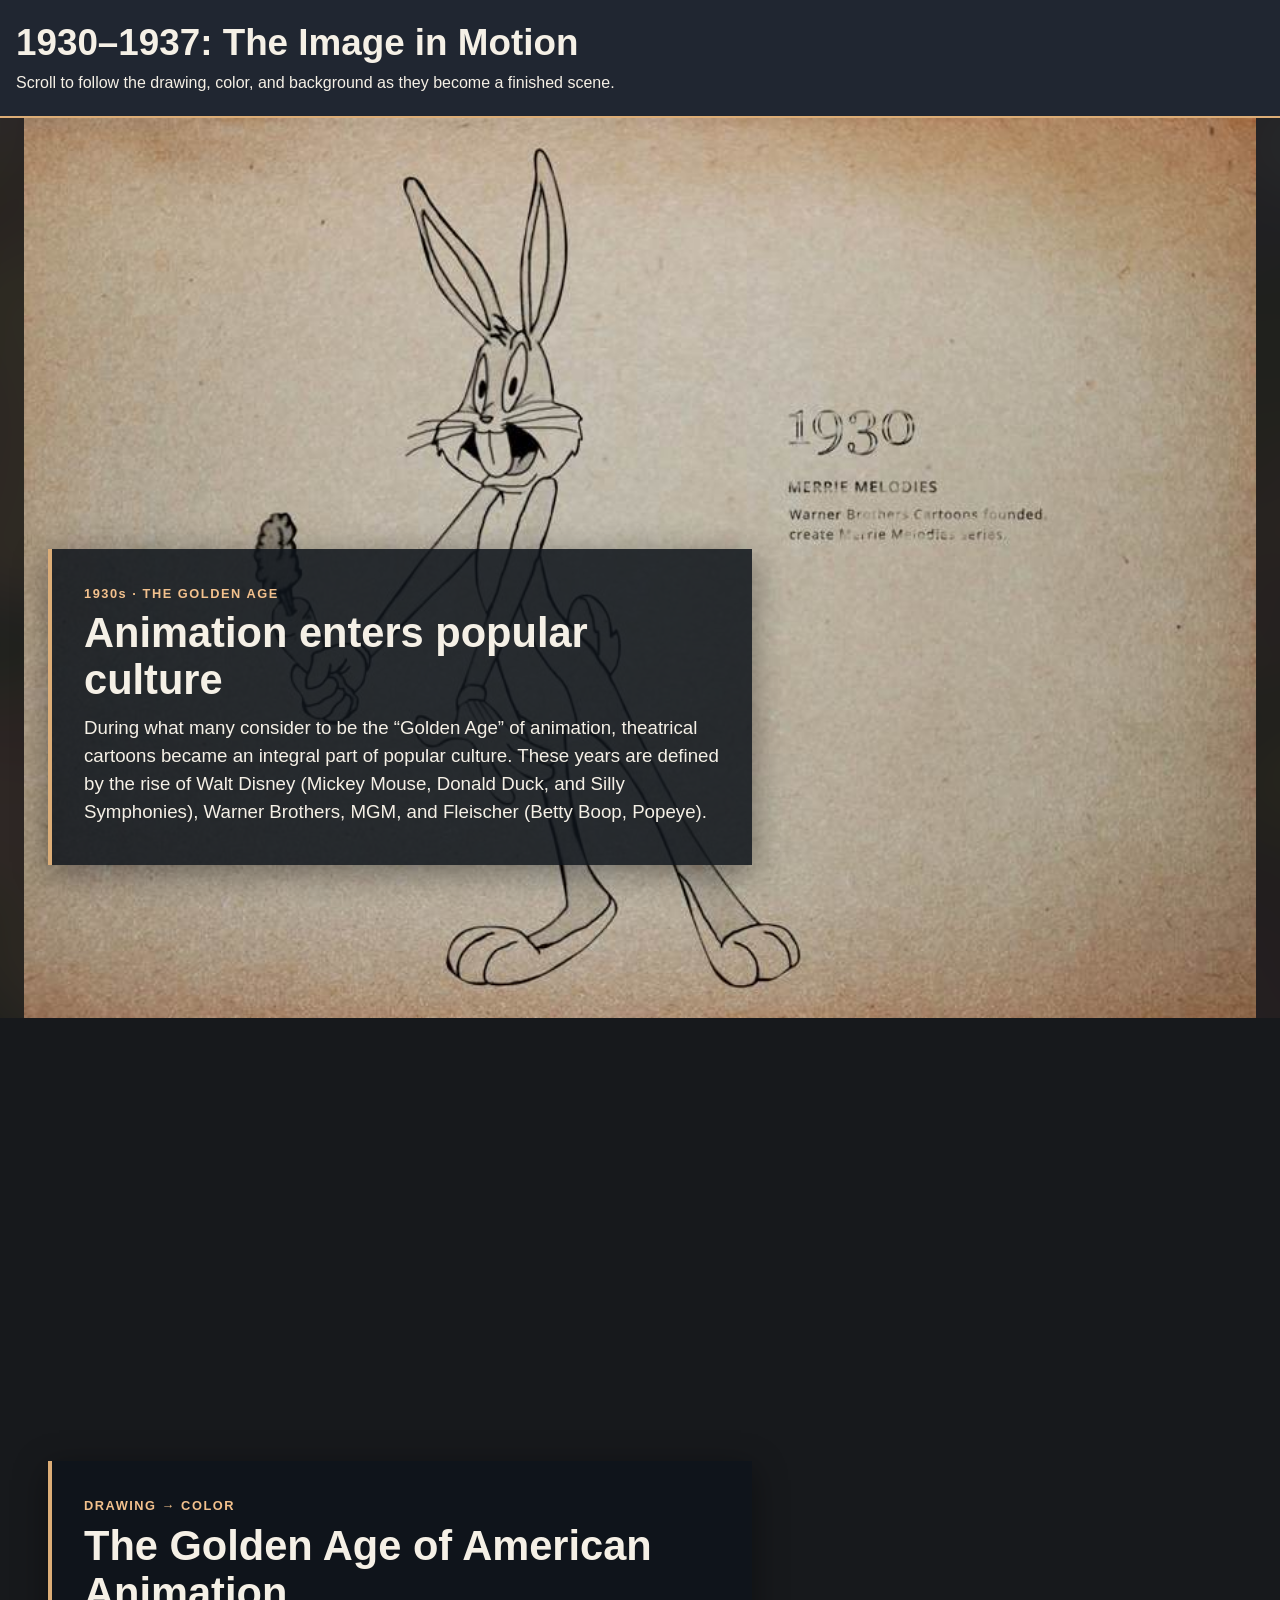
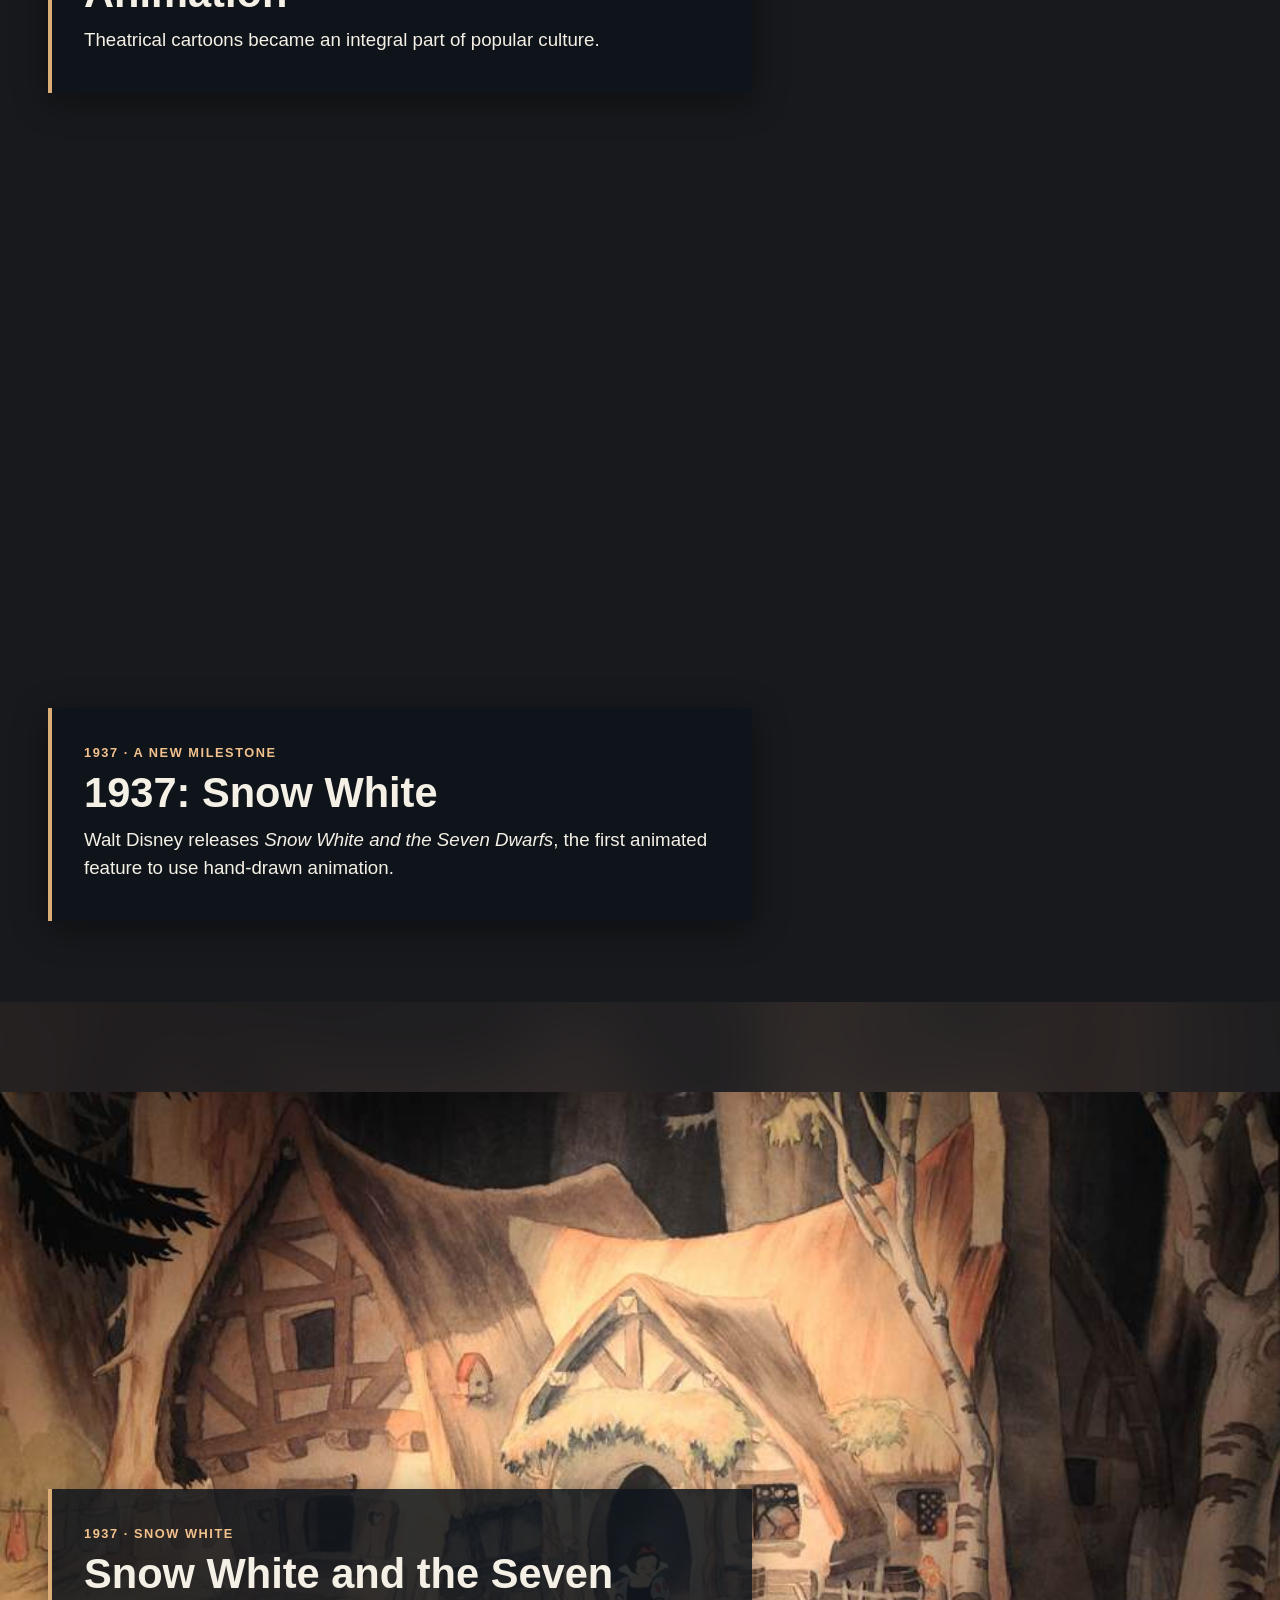
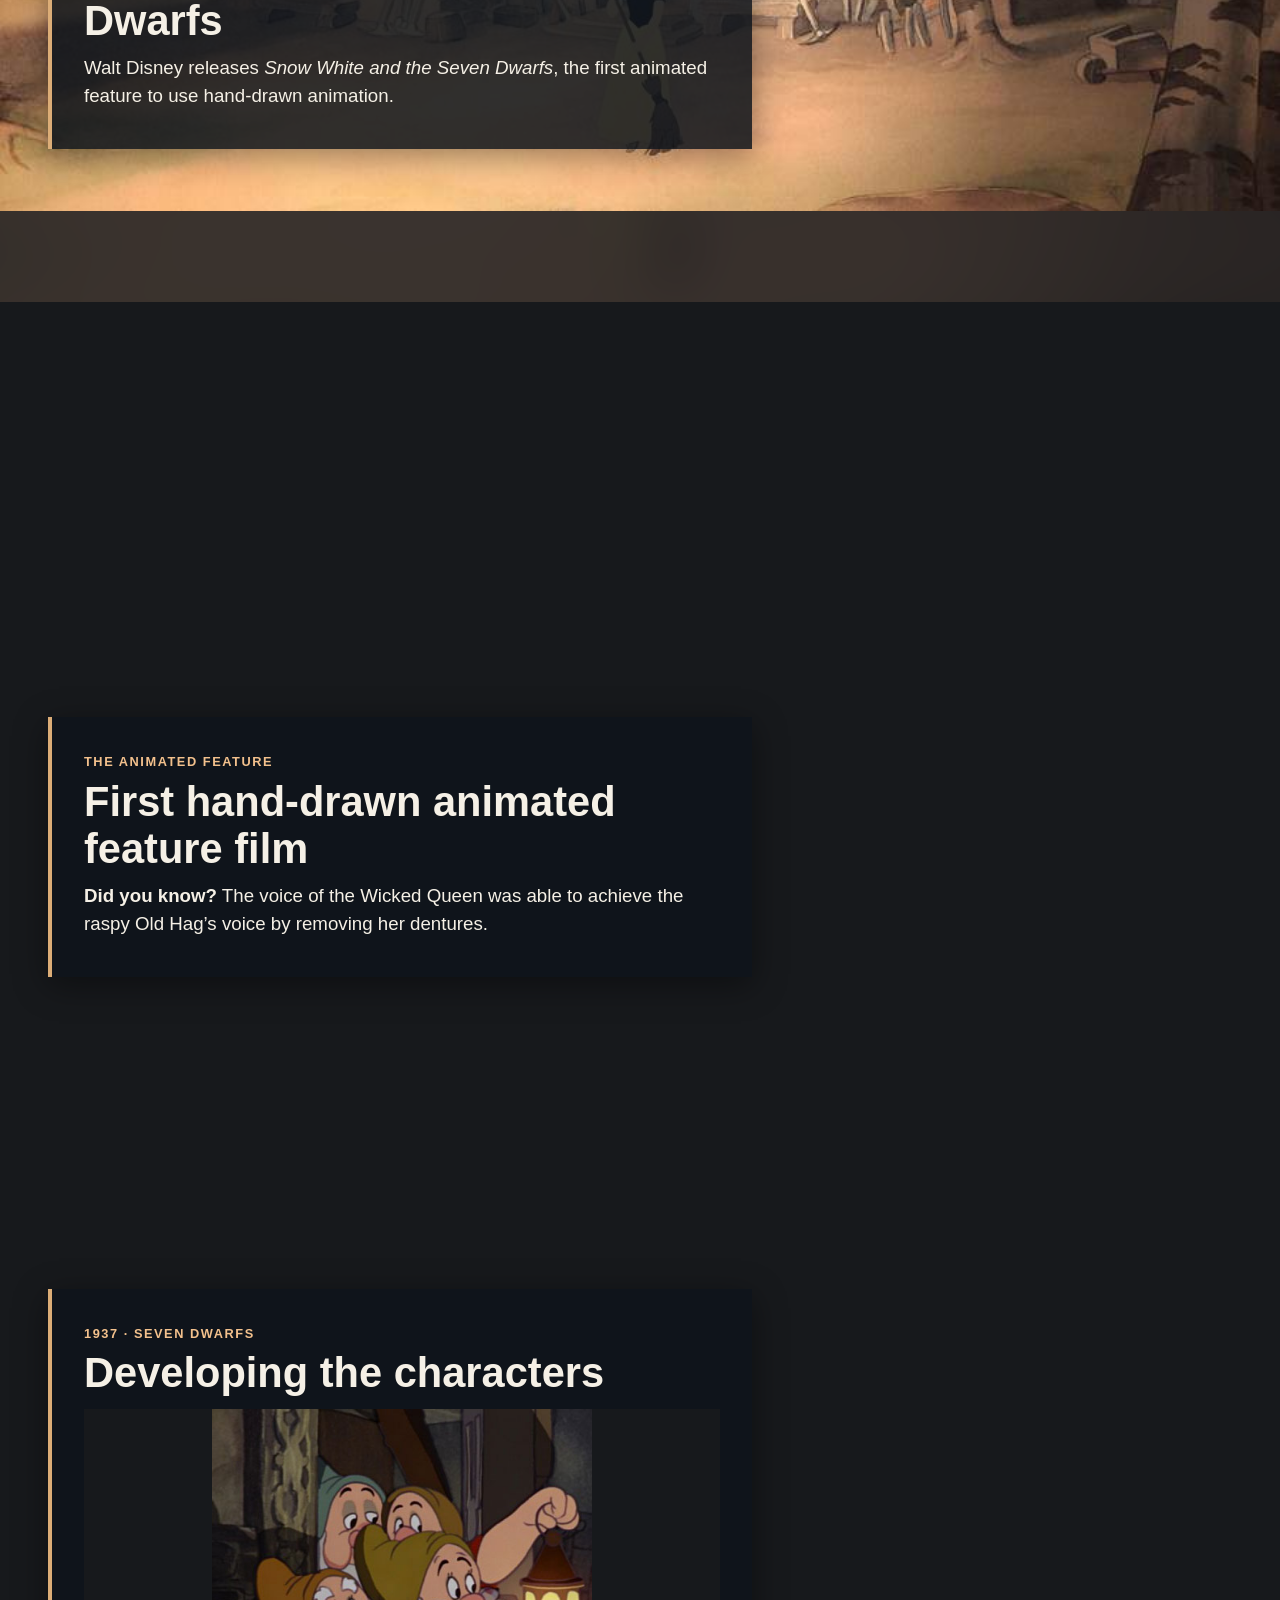
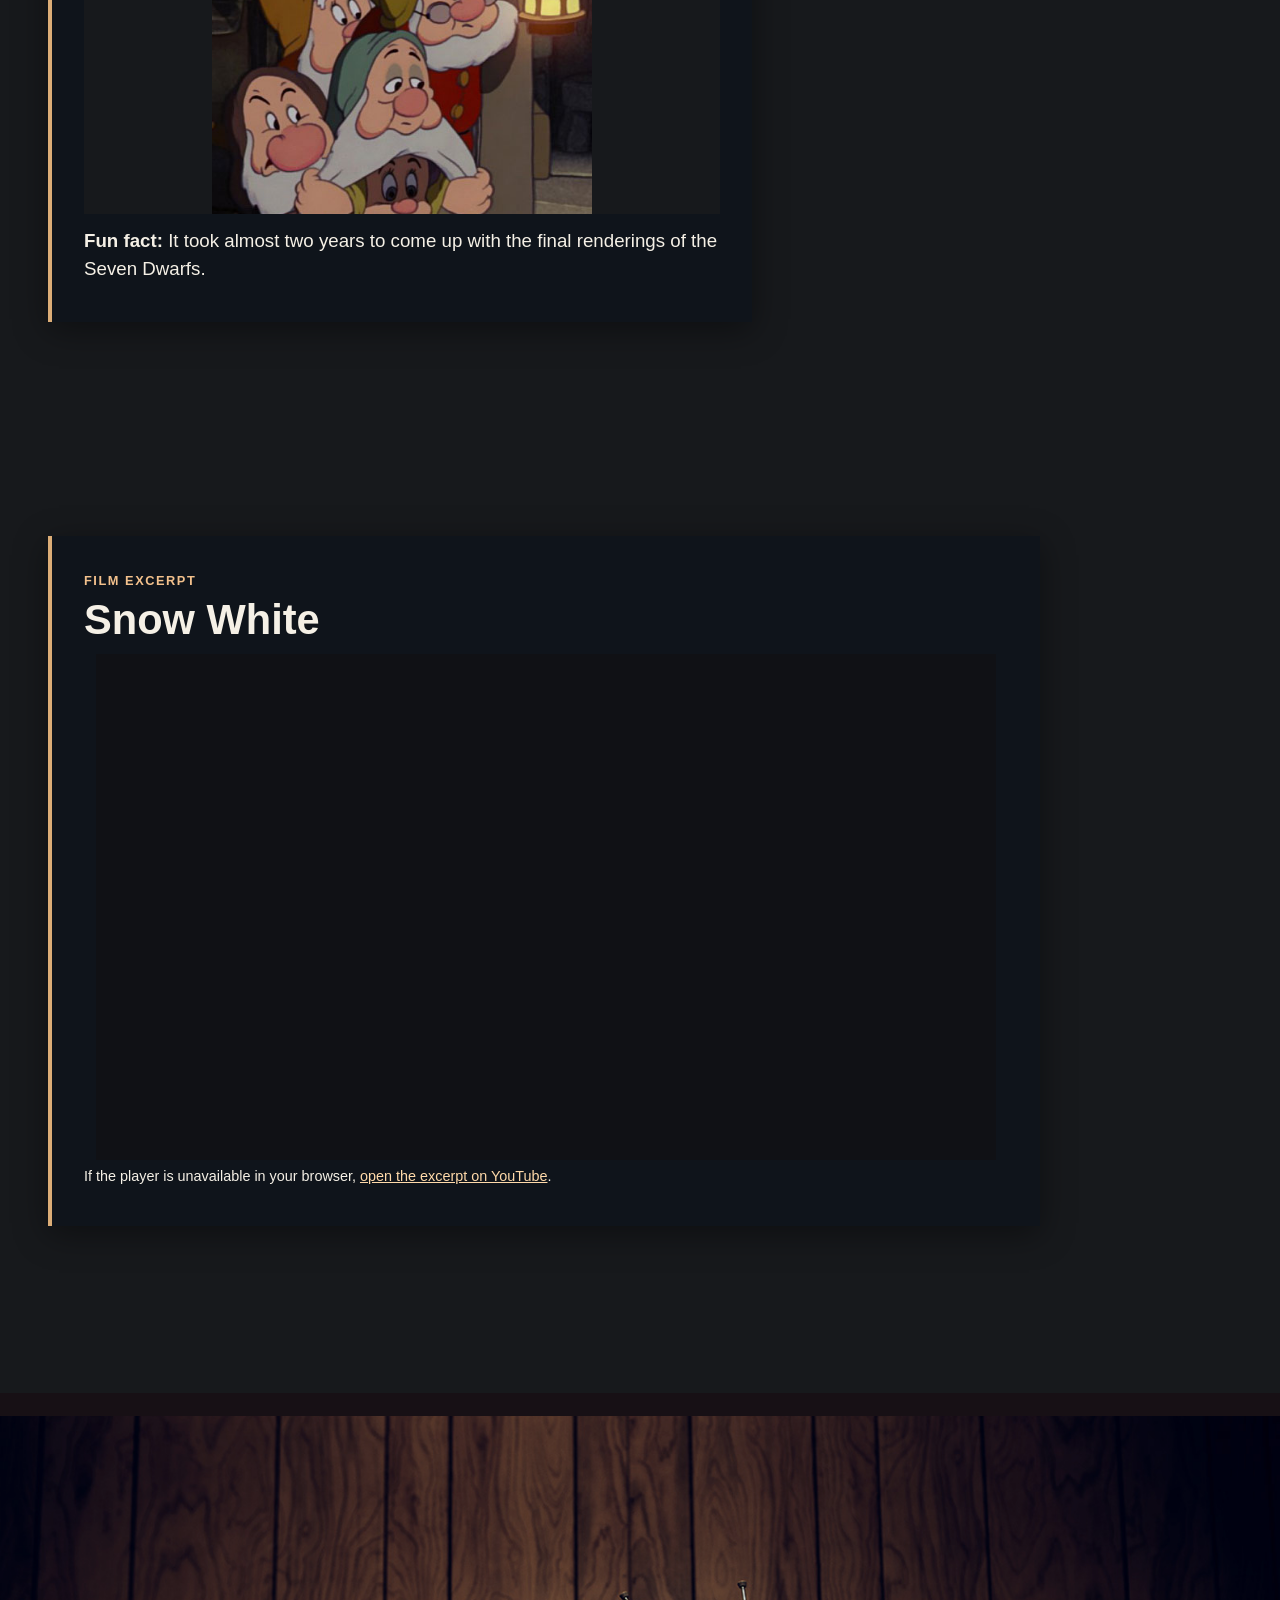
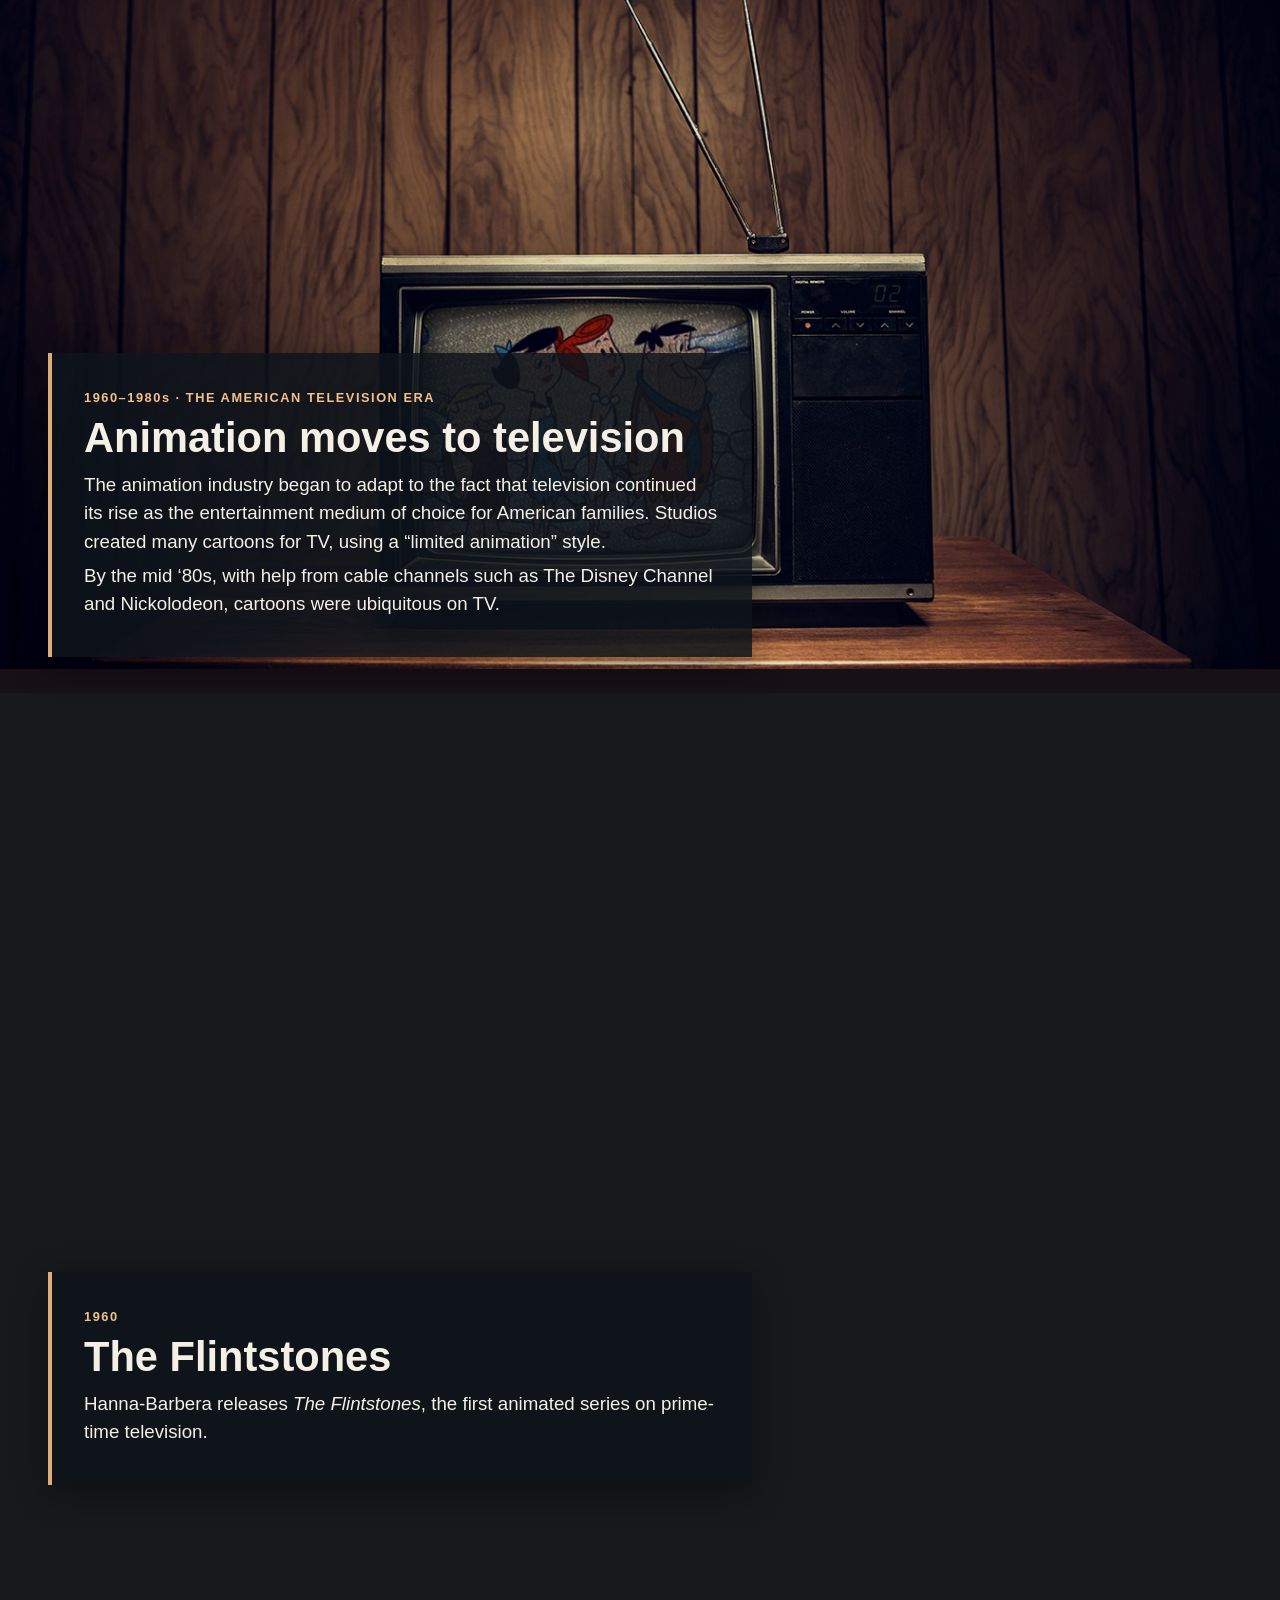
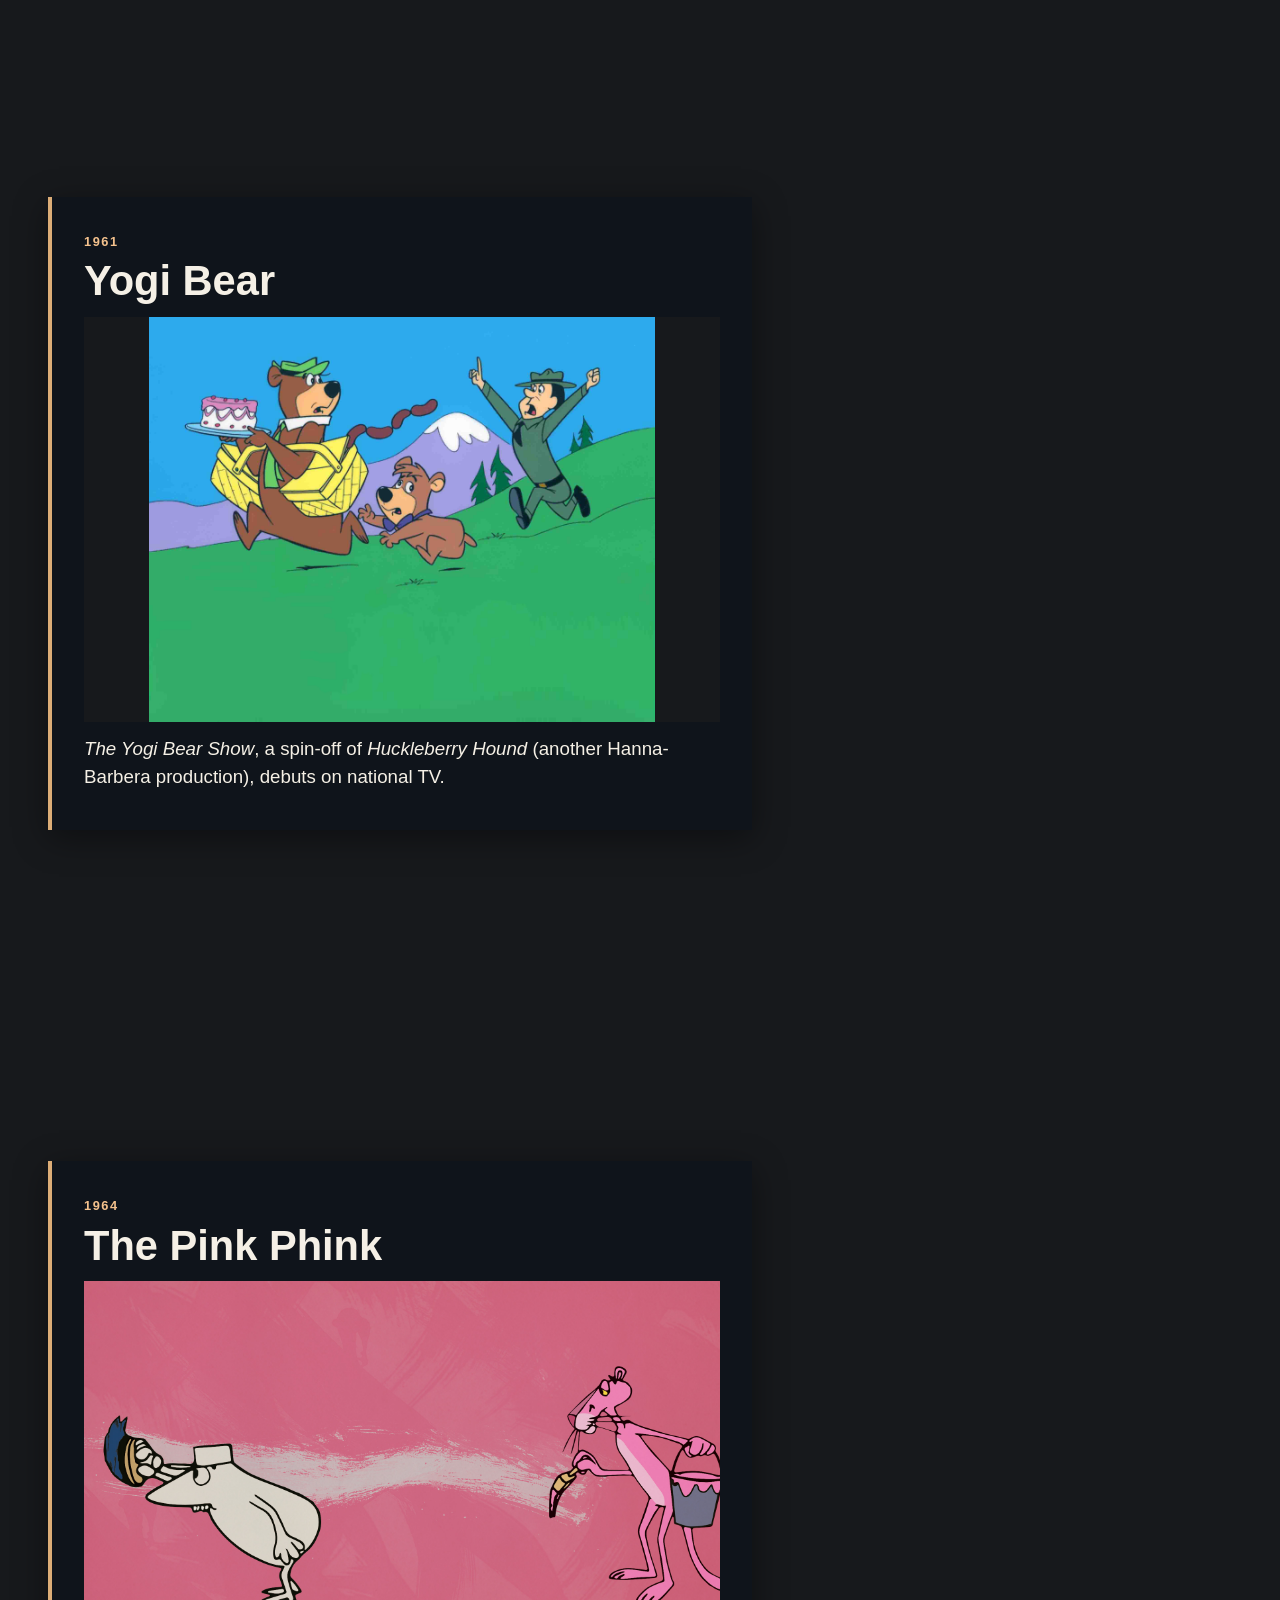
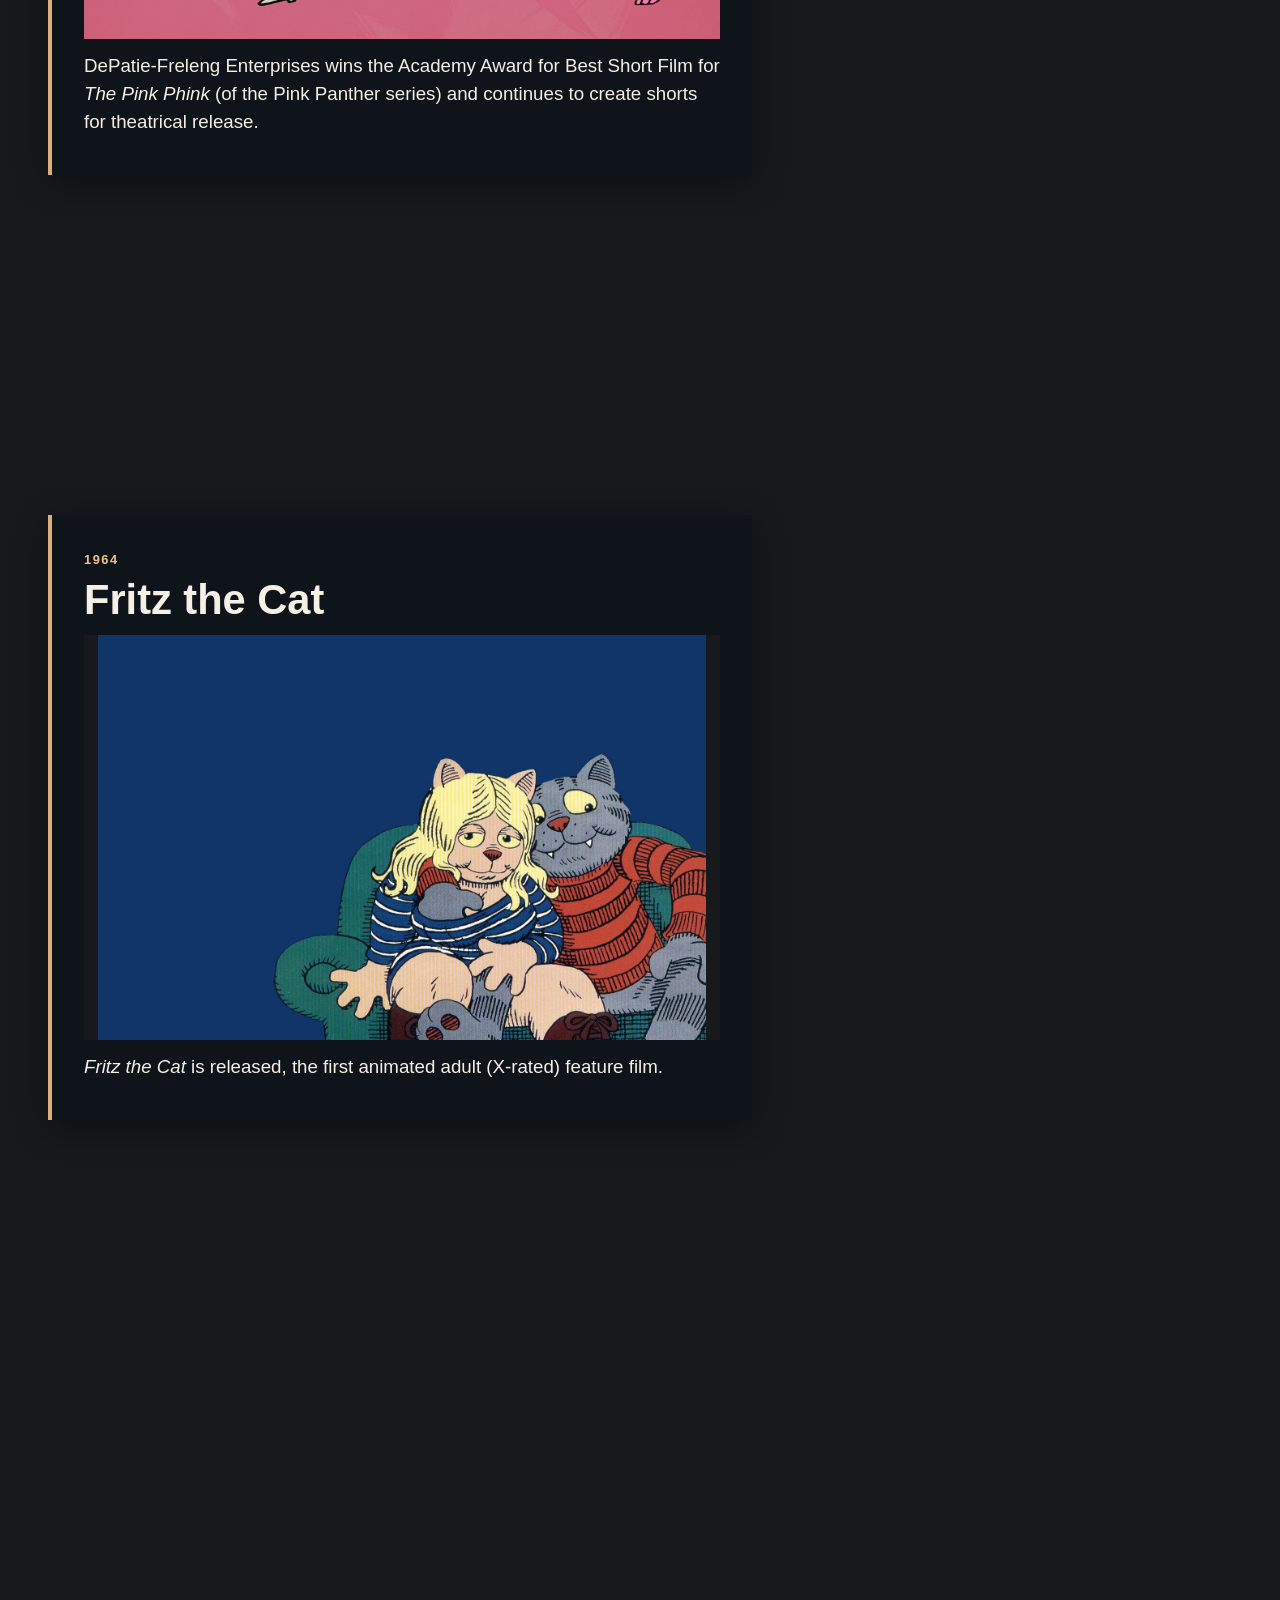
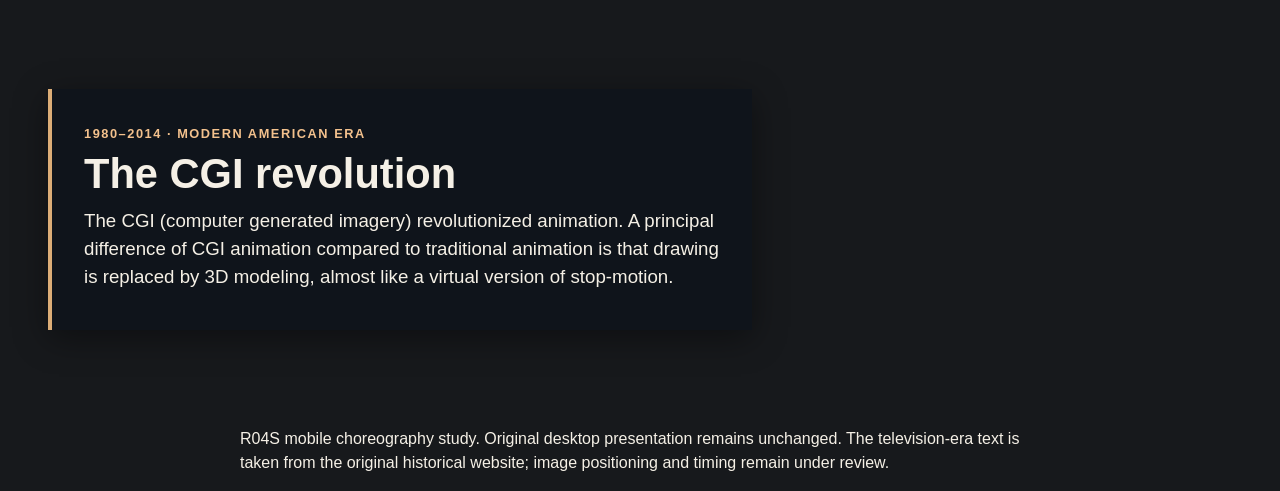
==== commit b147bafd: "Fix image source for television stage" ====
--- a/index.html
+++ b/index.html
@@ -38,7 +38,7 @@
 <section class="sequence snow" aria-label="Snow White transition"><div class="stage"><img class="art backdrop" src="assets/scene-4.jpg" alt="" aria-hidden="true"><img class="art first" src="assets/scene-4.jpg" alt="Snow White sweeping outside the cottage"><img class="art foreground bird" src="assets/scene-5.jpg" alt="Snow White holding a bird"></div><div class="flow" aria-label="Scrolling Snow White history"><article class="panel"><div class="copy"><span class="era">1937 · SNOW WHITE</span><h2>Snow White and the Seven Dwarfs</h2><p>Walt Disney releases <em>Snow White and the Seven Dwarfs</em>, the first animated feature to use hand-drawn animation.</p></div></article><article class="panel"><div class="copy"><span class="era">THE ANIMATED FEATURE</span><h2>First hand-drawn animated feature film</h2><p><strong>Did you know?</strong> The voice of the Wicked Queen was able to achieve the raspy Old Hag’s voice by removing her dentures.</p></div></article><article class="panel supporting"><div class="copy"><span class="era">1937 · SEVEN DWARFS</span><h2>Developing the characters</h2><img class="support-image" src="assets/dwarfs.jpg" alt="Historical Seven Dwarfs illustration" loading="lazy"><p><strong>Fun fact:</strong> It took almost two years to come up with the final renderings of the Seven Dwarfs.</p></div></article><article class="panel video-panel"><div class="copy"><span class="era">FILM EXCERPT</span><h2>Snow White</h2><div class="player"><iframe title="Snow White film excerpt" src="https://www.youtube-nocookie.com/embed/cB7O_JIxGuY?rel=0&playsinline=1" allow="accelerometer; autoplay; encrypted-media; gyroscope; picture-in-picture; fullscreen" allowfullscreen loading="eager" referrerpolicy="strict-origin-when-cross-origin"></iframe></div><p class="video-note">If the player is unavailable in your browser, <a href="https://www.youtube.com/watch?v=cB7O_JIxGuY" target="_blank" rel="noopener noreferrer">open the excerpt on YouTube</a>.</p></div></article></div></section>
 
 <section class="sequence television" aria-label="The American Television Era">
-  <div class="stage television-stage"><img class="art first tv-art" src="assets/divider-tv.jpg" alt="Vintage television showing the Flintstones in a wood-paneled room"></div>
+  <div class="stage television-stage"><img class="art first tv-art" src="divider-tv.jpg" alt="Vintage television showing the Flintstones in a wood-paneled room"></div>
   <div class="flow" aria-label="Television era historical timeline">
     <article class="panel"><div class="copy"><span class="era">1960–1980s · THE AMERICAN TELEVISION ERA</span><h2>Animation moves to television</h2><p>The animation industry began to adapt to the fact that television continued its rise as the entertainment medium of choice for American families. Studios created many cartoons for TV, using a “limited animation” style.</p><p>By the mid ‘80s, with help from cable channels such as The Disney Channel and Nickolodeon, cartoons were ubiquitous on TV.</p></div></article>
     <article class="panel"><div class="copy"><span class="era">1960</span><h2>The Flintstones</h2><p>Hanna-Barbera releases <em>The Flintstones</em>, the first animated series on prime-time television.</p></div></article>
@@ -52,4 +52,4 @@
 <script>
 (()=>{'use strict';const reduced=matchMedia('(prefers-reduced-motion: reduce)');if(reduced.matches)return;document.body.classList.add('js-ready');const sequences=[...document.querySelectorAll('.sequence')];const clamp=x=>Math.max(0,Math.min(1,x));const smooth=(a,b,x)=>{let t=clamp((x-a)/(b-a));return t*t*(3-2*t)};let scheduled=false;
 function draw(){scheduled=false;for(const section of sequences){const r=section.getBoundingClientRect();const travel=Math.max(1,r.height-innerHeight);const p=clamp(-r.top/travel);if(section.classList.contains('bugs')){const color=section.querySelector('.colored');const complete=section.querySelector('.complete');const c=smooth(.12,.55,p);color.style.opacity=String(c);color.style.clipPath=`inset(0 ${100*(1-c)}% 0 0)`;complete.style.opacity=String(smooth(.55,.89,p));}else{section.querySelector('.bird').style.opacity=String(smooth(.18,.50,p));}}const max=document.documentElement.scrollHeight-innerHeight;document.querySelector('.progress').style.width=(max>0?100*scrollY/max:0)+'%'}function tick(){if(!scheduled){scheduled=true;requestAnimationFrame(draw)}}addEventListener('scroll',tick,{passive:true});addEventListener('resize',tick,{passive:true});addEventListener('orientationchange',()=>setTimeout(tick,150));draw()})();
-</script></body></html>+</script></body></html>
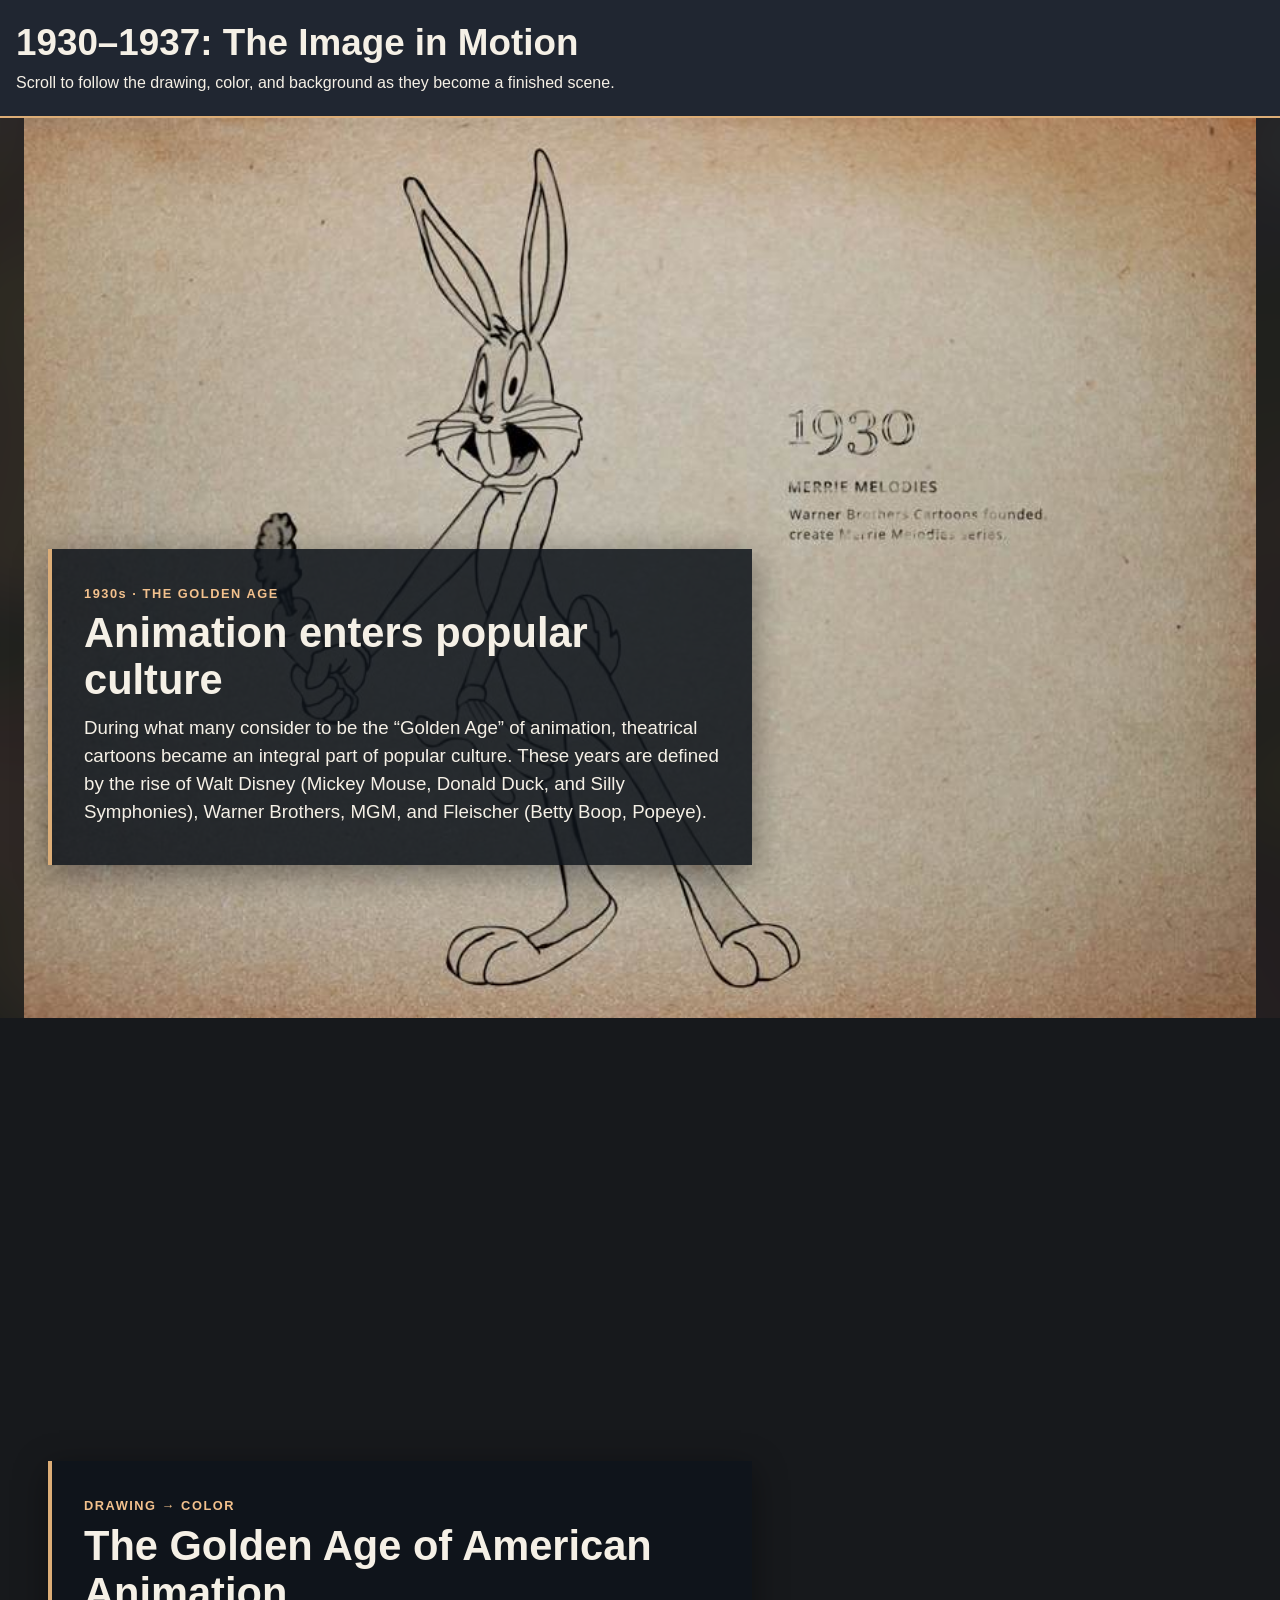
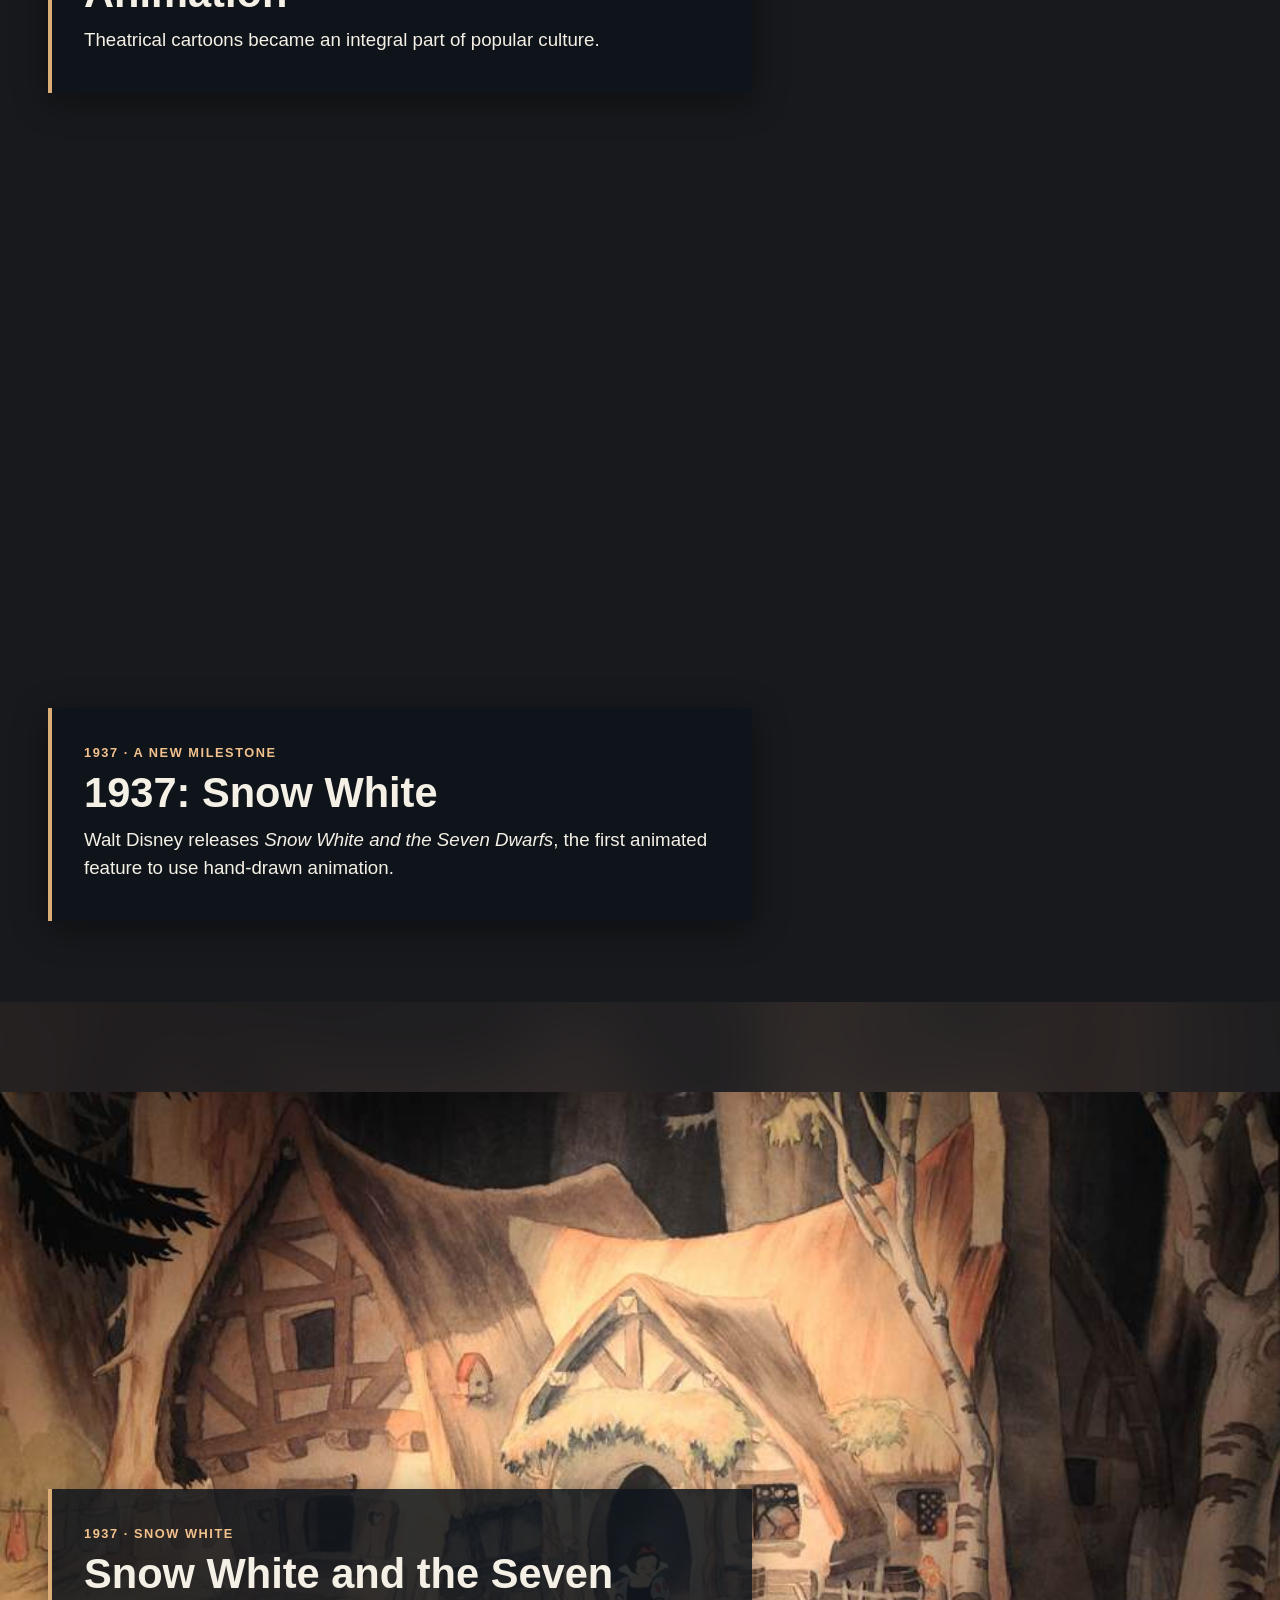
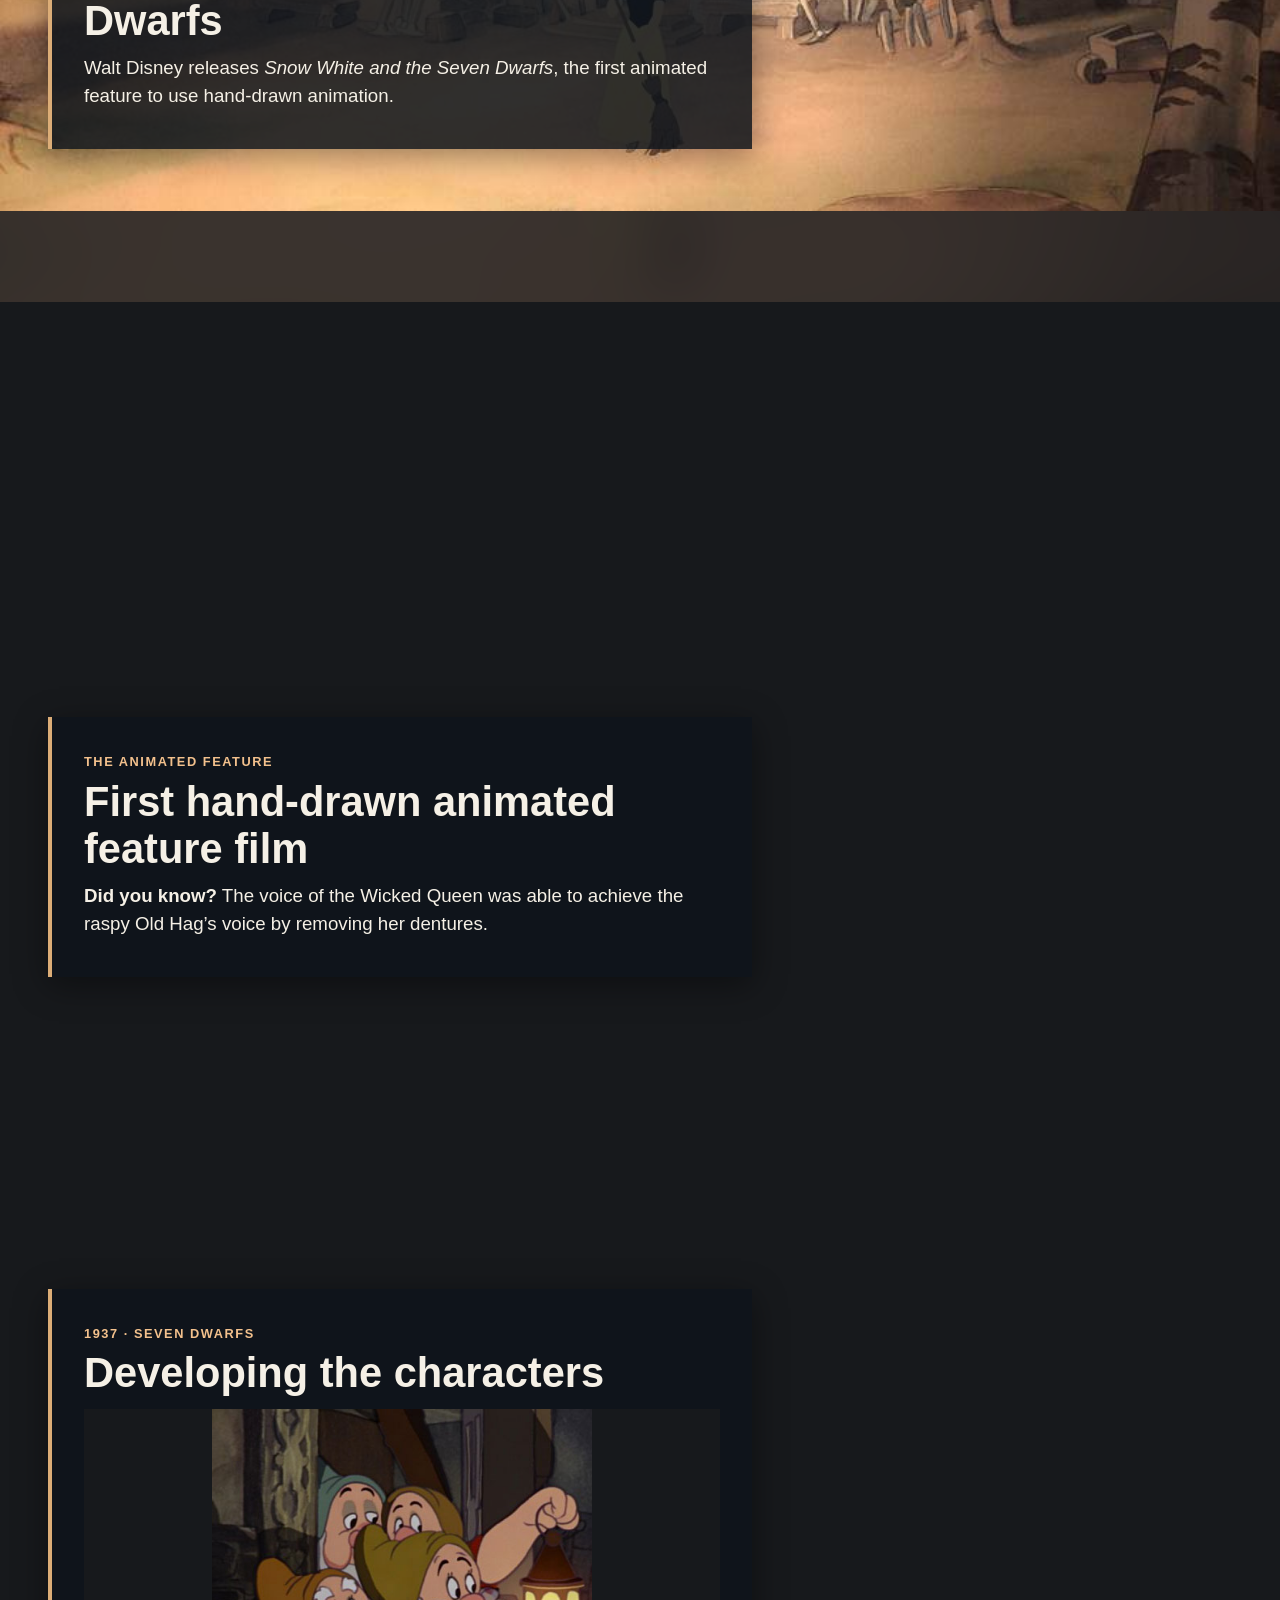
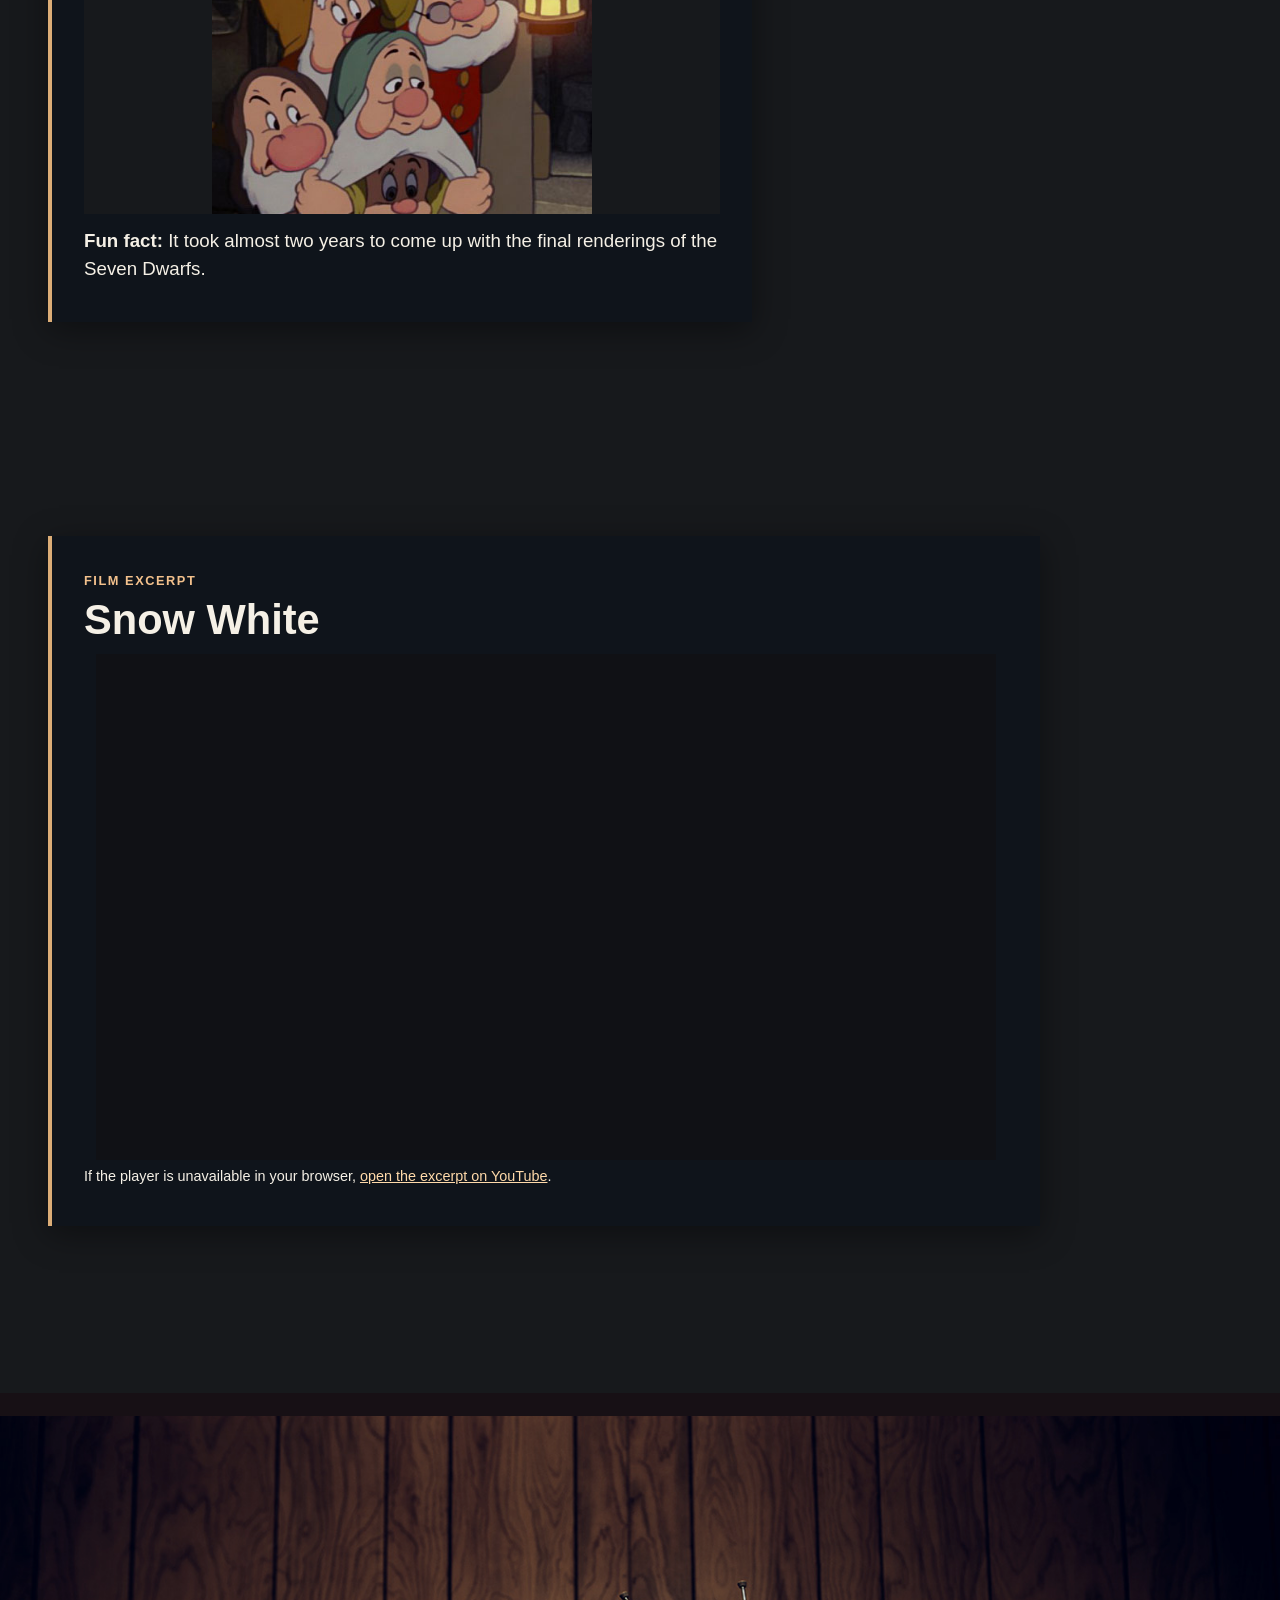
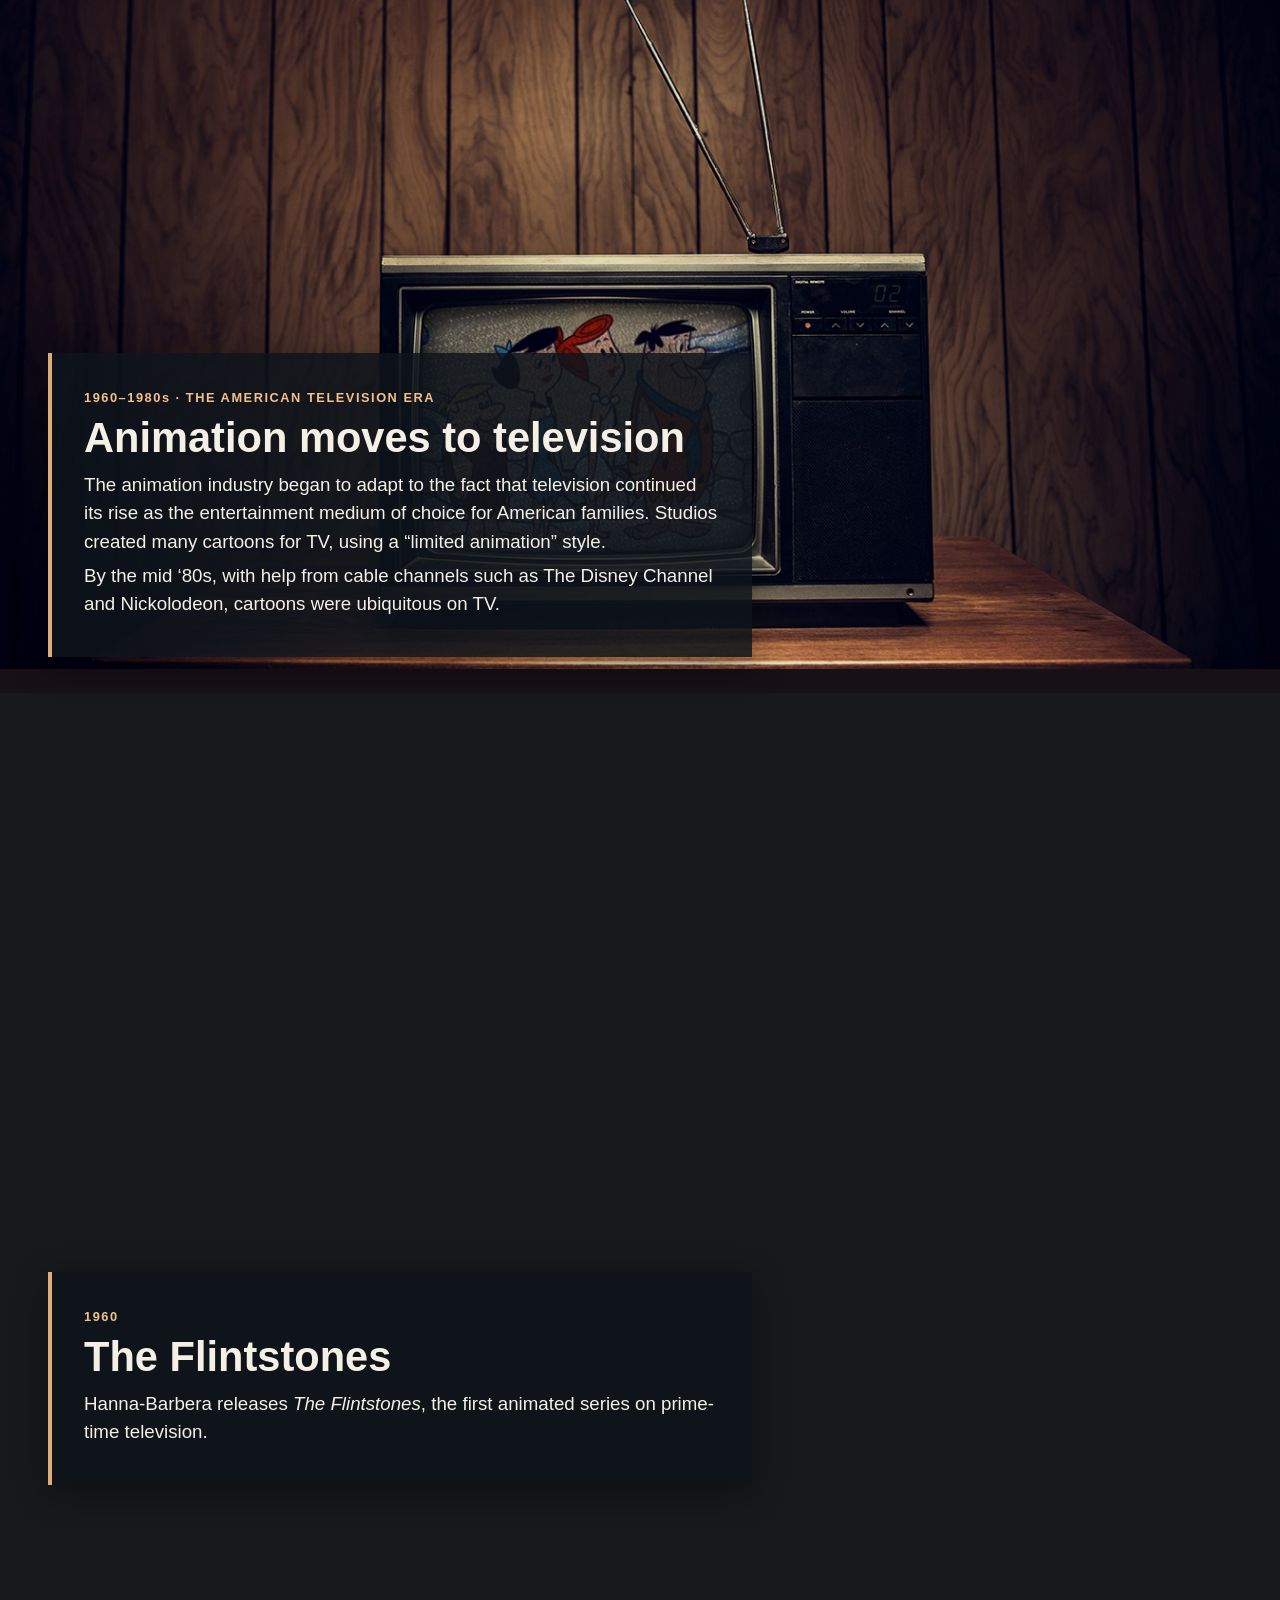
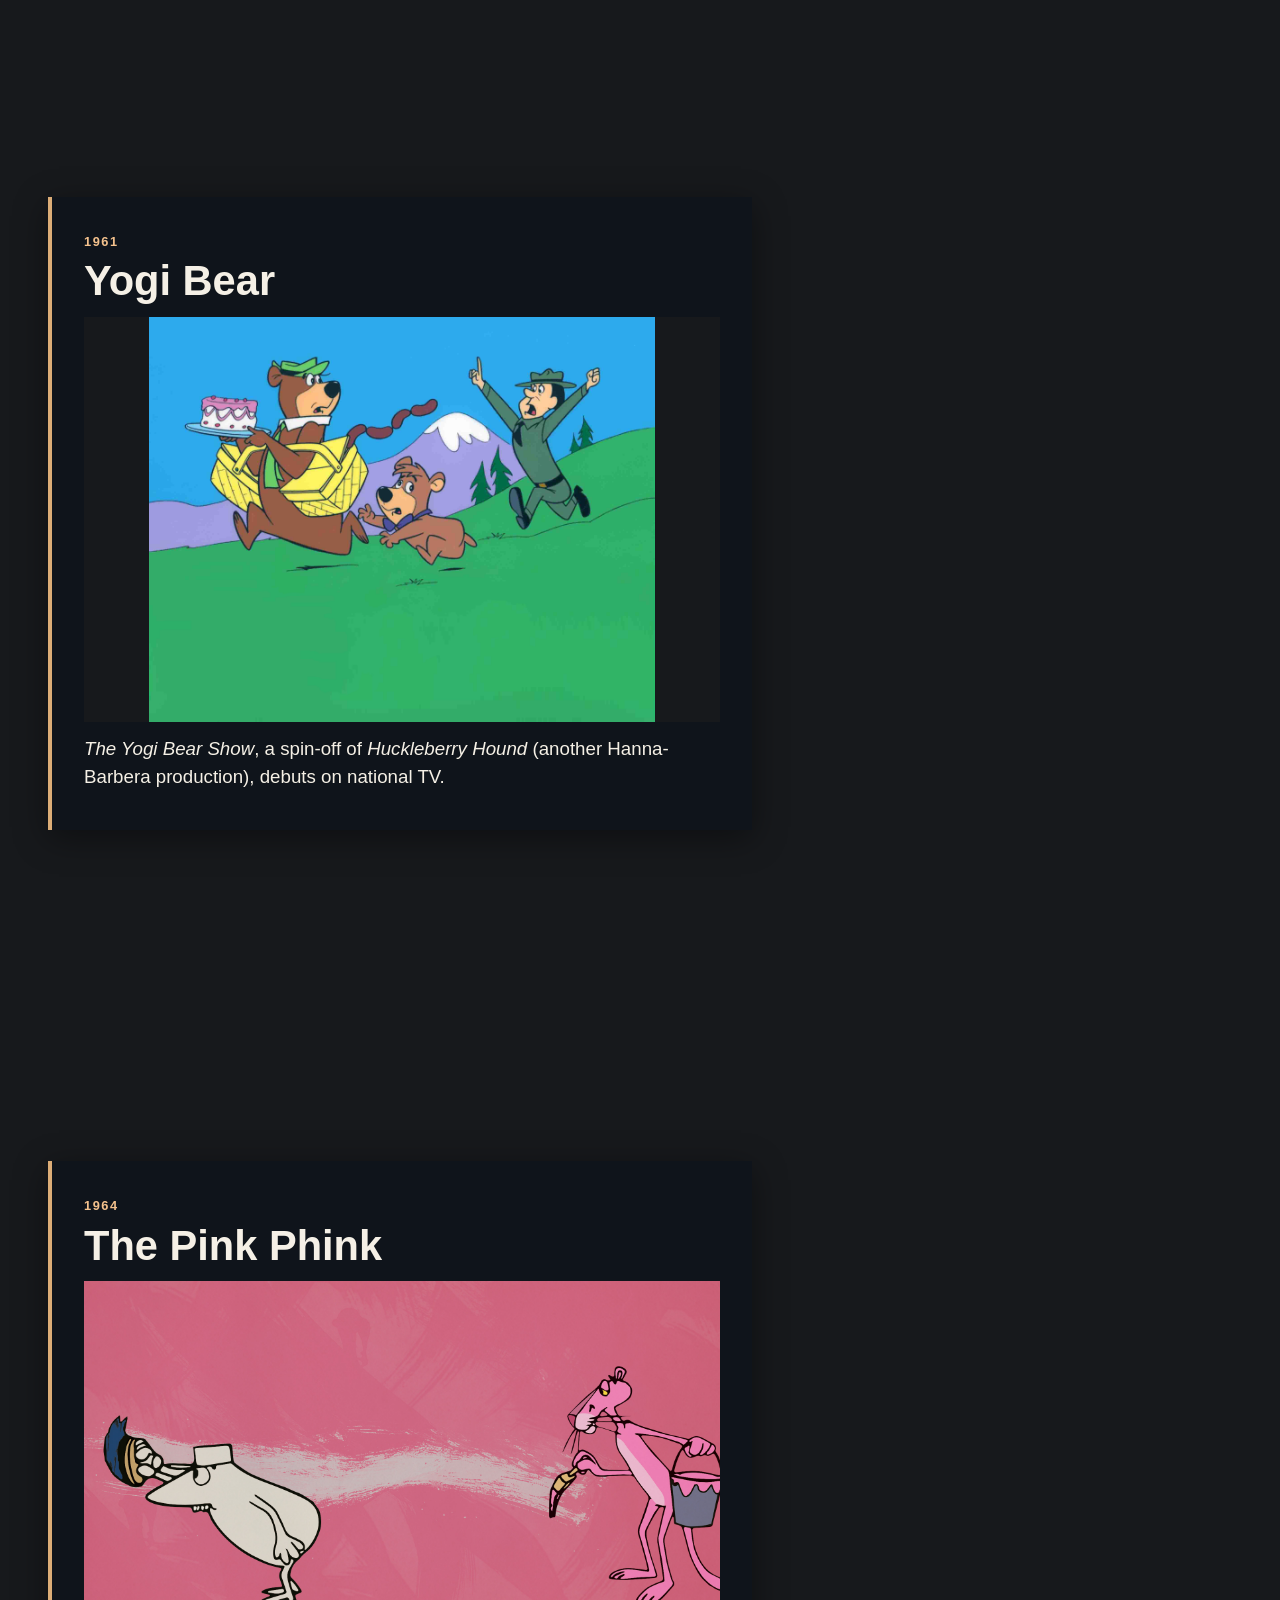
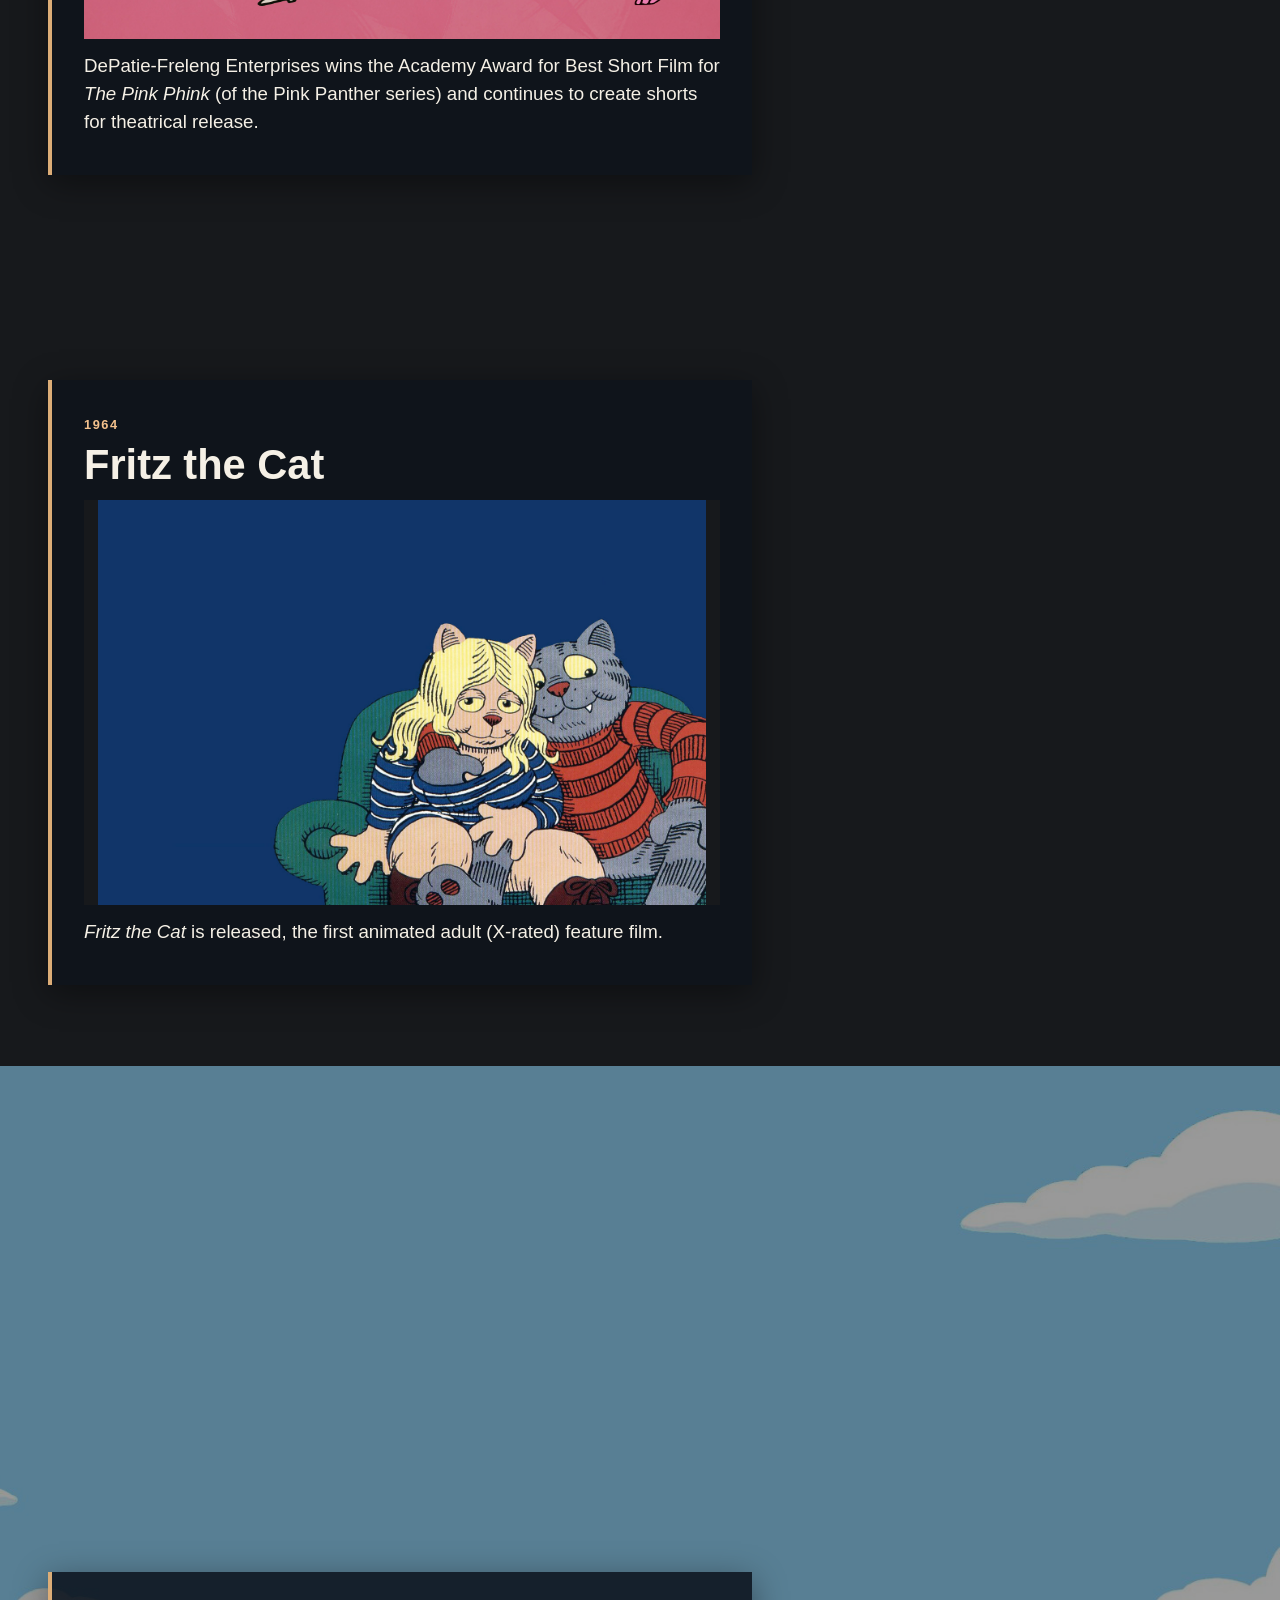
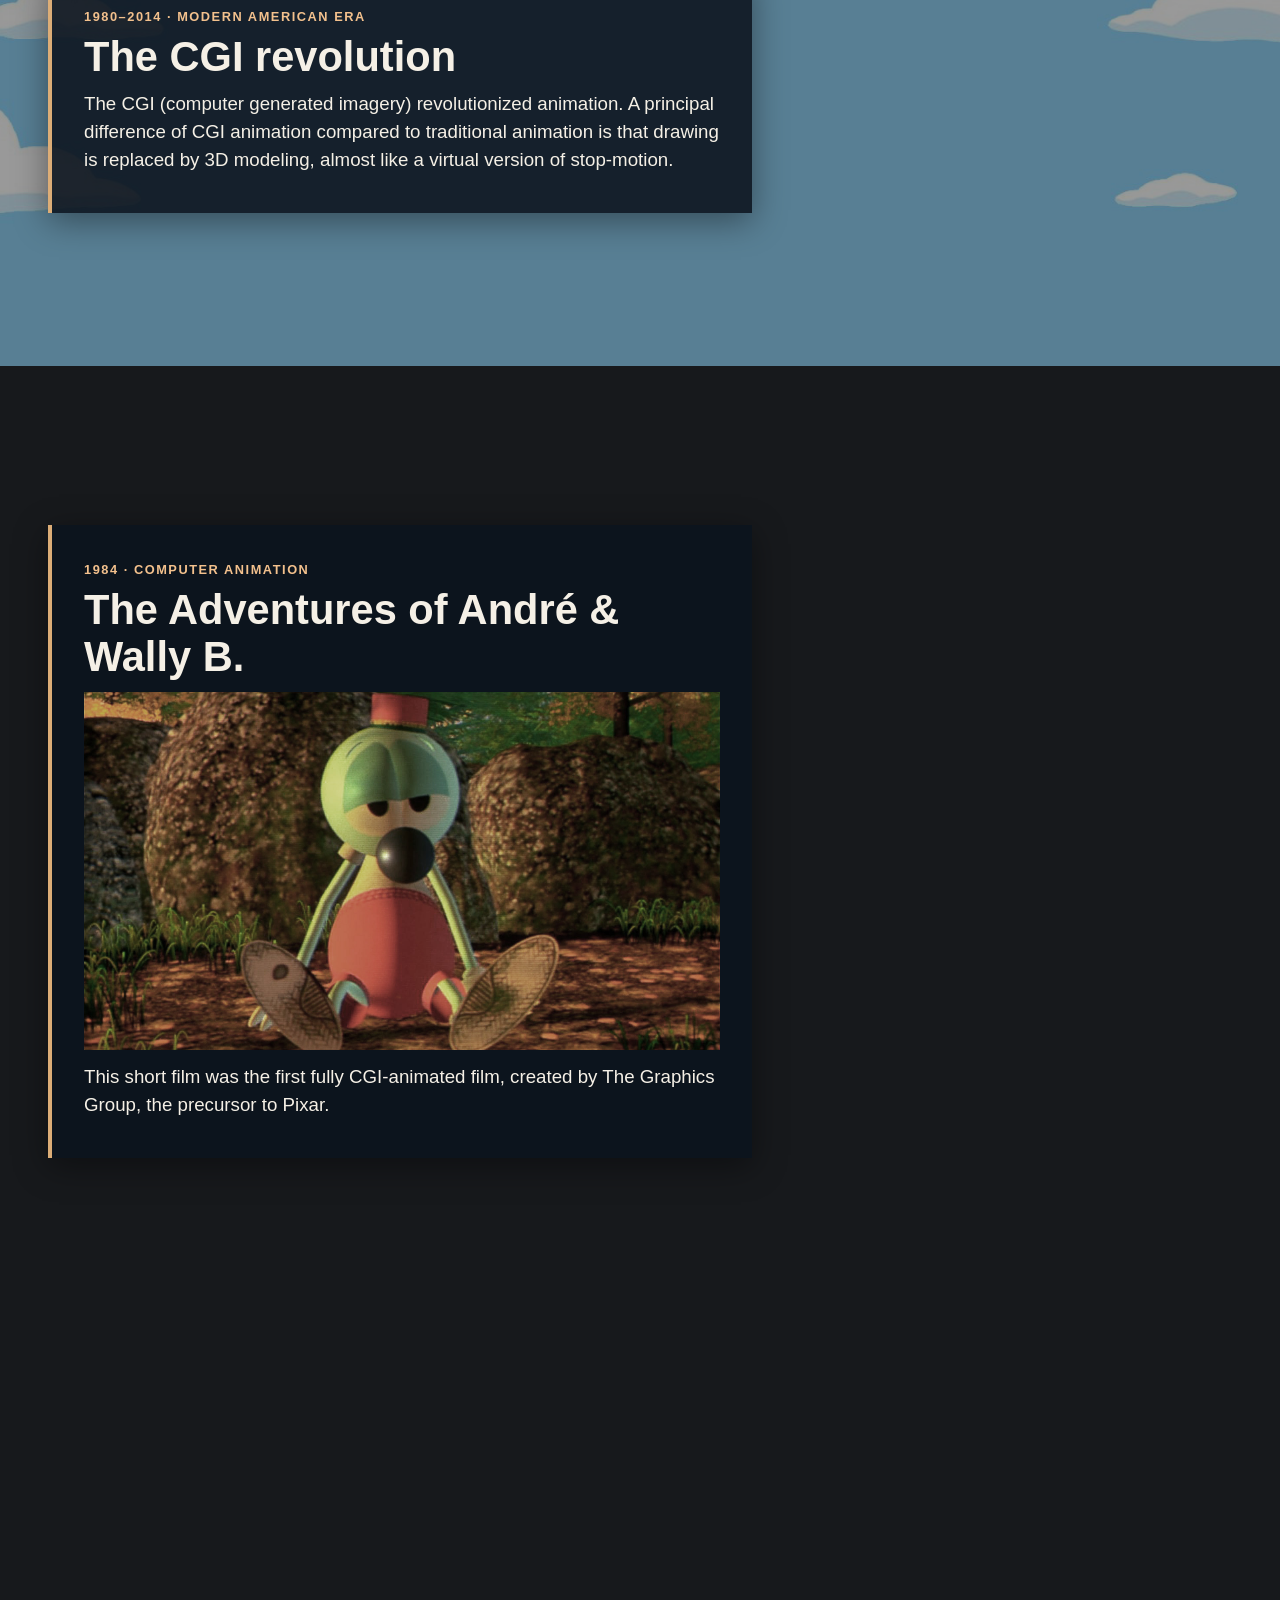
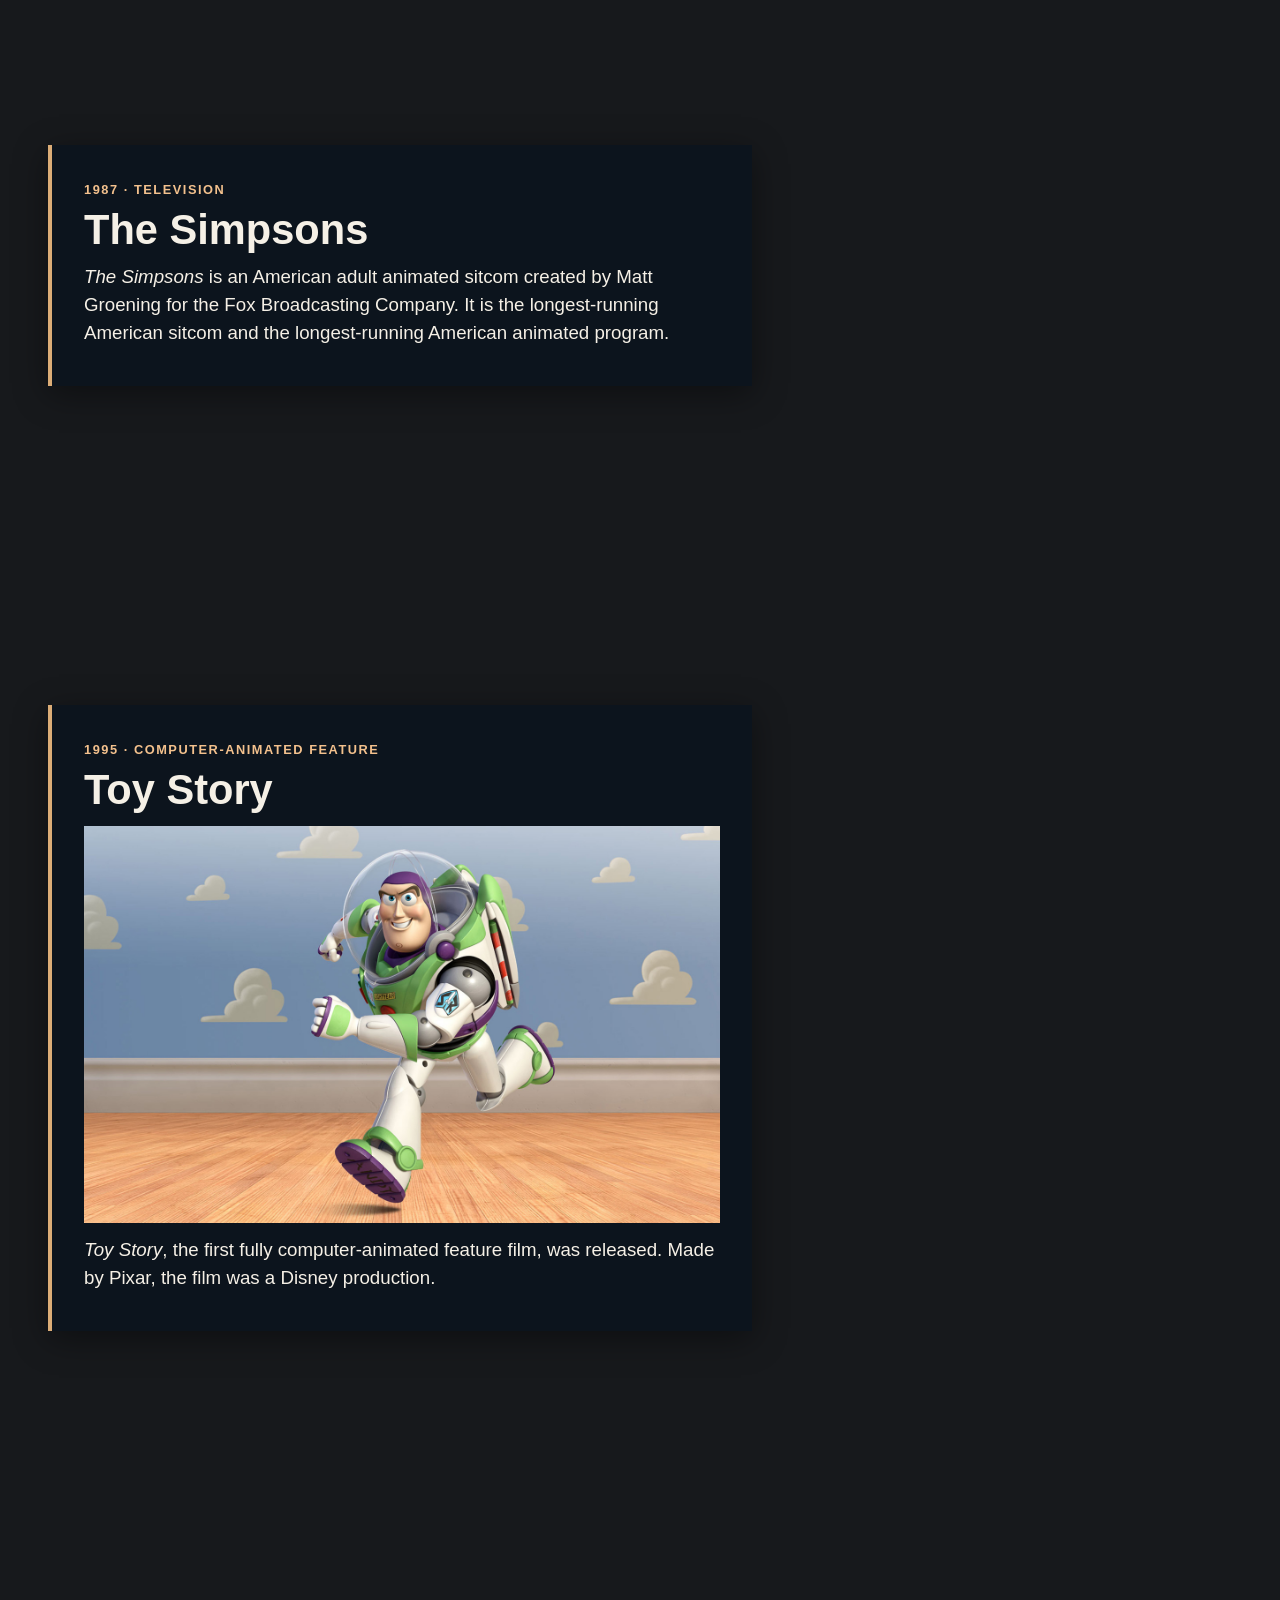
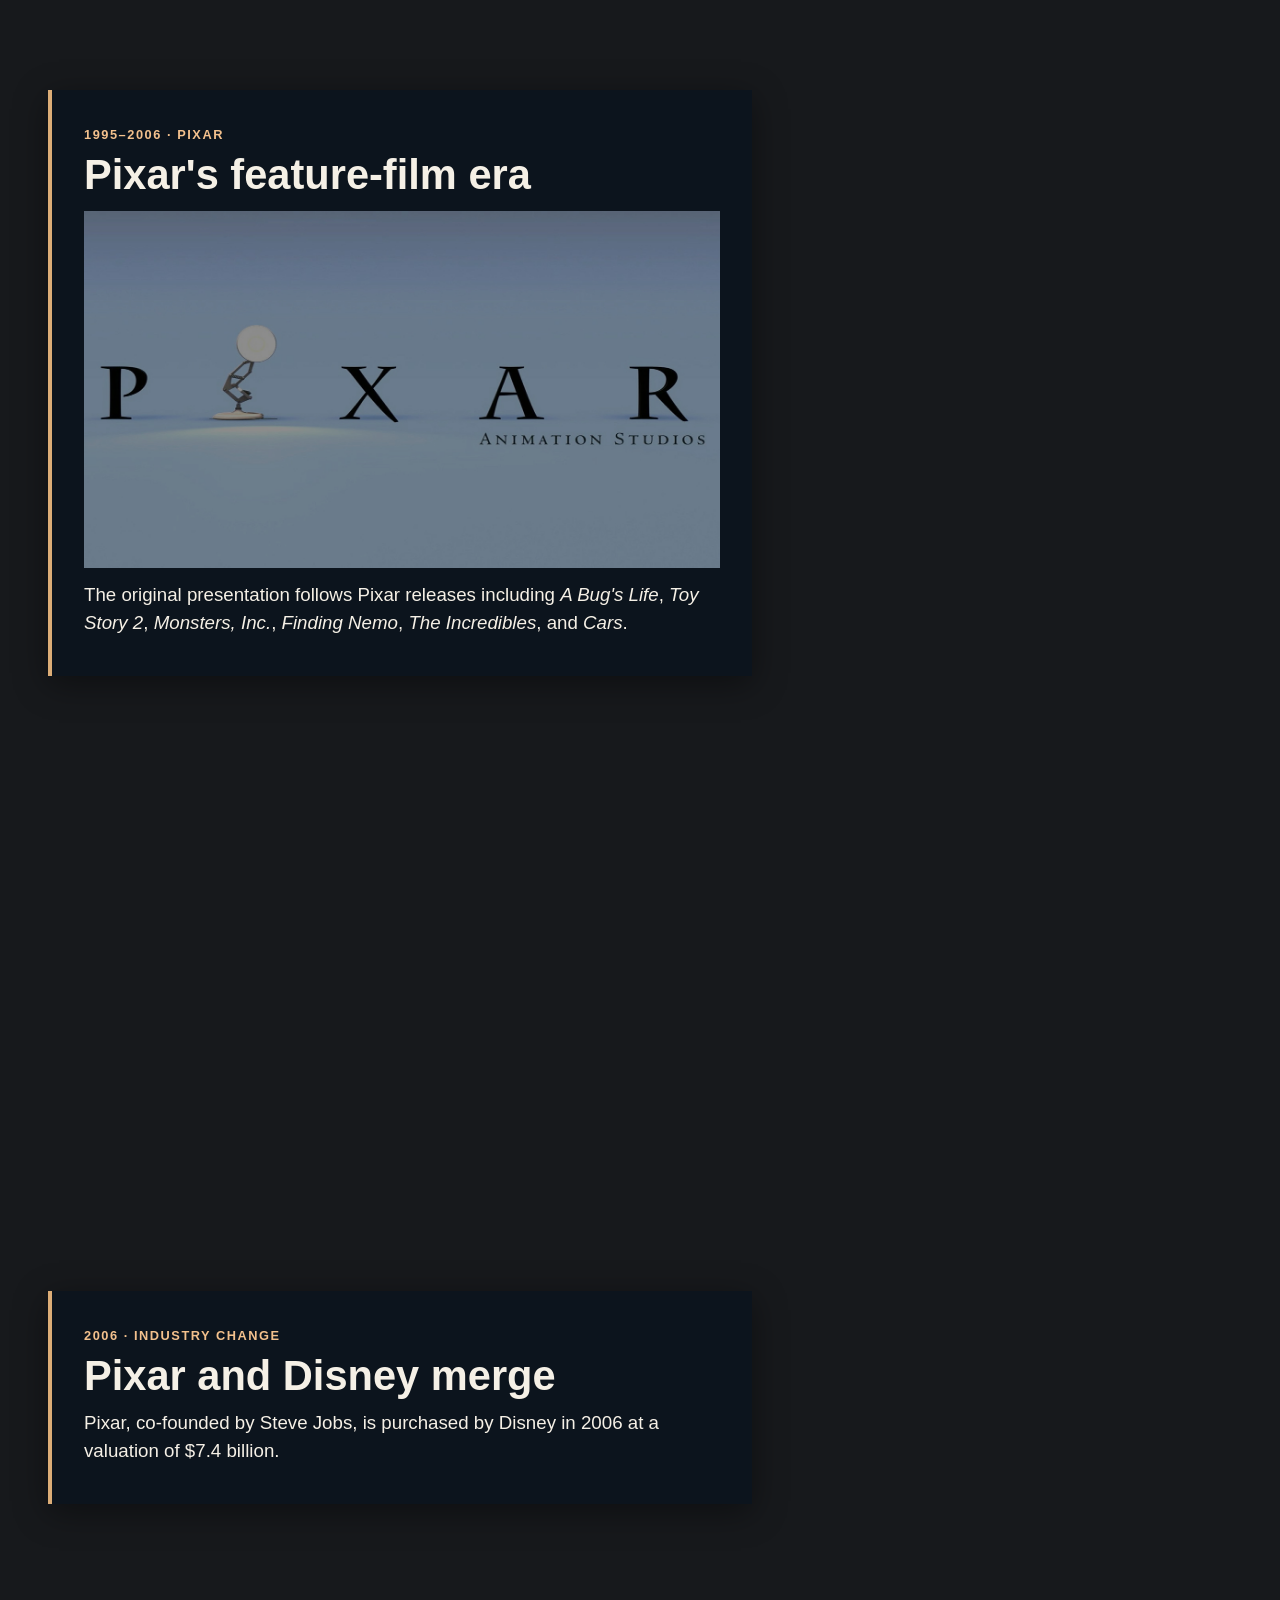
==== commit beabc4c6: "Add files via upload" ====
--- a/index.html
+++ b/index.html
@@ -33,6 +33,12 @@
   .television-stage .tv-art{object-fit:cover;object-position:center 58%}
   .television .panel{min-height:140svh}
 }
+
+/* R04U: distinct modern section, preserving existing television section. */
+.modern-stage{background:#1a222b}.modern-stage .modern-art{opacity:1;object-fit:cover;object-position:center center;filter:brightness(.60)}
+.modern .copy{background:rgba(12,20,30,.88)}
+@media (orientation:portrait){.modern-stage .modern-art{object-fit:contain;filter:brightness(.70)}}
+@media (orientation:landscape) and (max-height:550px){.modern .panel{min-height:145svh}}
 </style></head><body><div class="progress" aria-hidden="true"></div><header><h1>1930–1937: The Image in Motion</h1><p>Scroll to follow the drawing, color, and background as they become a finished scene.</p></header>
 <section class="sequence bugs" aria-label="Bugs Bunny progressive reveal"><div class="stage"><img class="art backdrop" src="assets/scene-3.jpg" alt="" aria-hidden="true"><img class="art first" src="assets/scene-1.jpg" alt="Bugs Bunny drawing"><img class="art foreground colored" src="assets/scene-2.jpg" alt="Bugs Bunny color layer"><img class="art foreground complete" src="assets/scene-3.jpg" alt="Completed Bugs Bunny scene"></div><div class="flow" aria-label="Scrolling history of the 1930s"><article class="panel"><div class="copy"><span class="era">1930s · THE GOLDEN AGE</span><h2>Animation enters popular culture</h2><p>During what many consider to be the “Golden Age” of animation, theatrical cartoons became an integral part of popular culture. These years are defined by the rise of Walt Disney (Mickey Mouse, Donald Duck, and Silly Symphonies), Warner Brothers, MGM, and Fleischer (Betty Boop, Popeye).</p></div></article><article class="panel"><div class="copy"><span class="era">DRAWING → COLOR</span><h2>The Golden Age of American Animation</h2><p>Theatrical cartoons became an integral part of popular culture.</p></div></article><article class="panel"><div class="copy"><span class="era">1937 · A NEW MILESTONE</span><h2>1937: Snow White</h2><p>Walt Disney releases <em>Snow White and the Seven Dwarfs</em>, the first animated feature to use hand-drawn animation.</p></div></article></div></section>
 <section class="sequence snow" aria-label="Snow White transition"><div class="stage"><img class="art backdrop" src="assets/scene-4.jpg" alt="" aria-hidden="true"><img class="art first" src="assets/scene-4.jpg" alt="Snow White sweeping outside the cottage"><img class="art foreground bird" src="assets/scene-5.jpg" alt="Snow White holding a bird"></div><div class="flow" aria-label="Scrolling Snow White history"><article class="panel"><div class="copy"><span class="era">1937 · SNOW WHITE</span><h2>Snow White and the Seven Dwarfs</h2><p>Walt Disney releases <em>Snow White and the Seven Dwarfs</em>, the first animated feature to use hand-drawn animation.</p></div></article><article class="panel"><div class="copy"><span class="era">THE ANIMATED FEATURE</span><h2>First hand-drawn animated feature film</h2><p><strong>Did you know?</strong> The voice of the Wicked Queen was able to achieve the raspy Old Hag’s voice by removing her dentures.</p></div></article><article class="panel supporting"><div class="copy"><span class="era">1937 · SEVEN DWARFS</span><h2>Developing the characters</h2><img class="support-image" src="assets/dwarfs.jpg" alt="Historical Seven Dwarfs illustration" loading="lazy"><p><strong>Fun fact:</strong> It took almost two years to come up with the final renderings of the Seven Dwarfs.</p></div></article><article class="panel video-panel"><div class="copy"><span class="era">FILM EXCERPT</span><h2>Snow White</h2><div class="player"><iframe title="Snow White film excerpt" src="https://www.youtube-nocookie.com/embed/cB7O_JIxGuY?rel=0&playsinline=1" allow="accelerometer; autoplay; encrypted-media; gyroscope; picture-in-picture; fullscreen" allowfullscreen loading="eager" referrerpolicy="strict-origin-when-cross-origin"></iframe></div><p class="video-note">If the player is unavailable in your browser, <a href="https://www.youtube.com/watch?v=cB7O_JIxGuY" target="_blank" rel="noopener noreferrer">open the excerpt on YouTube</a>.</p></div></article></div></section>
@@ -45,11 +51,23 @@
     <article class="panel supporting"><div class="copy"><span class="era">1961</span><h2>Yogi Bear</h2><img class="support-image" src="assets/yogi-bear.jpg" alt="Historical Yogi Bear illustration" loading="lazy"><p><em>The Yogi Bear Show</em>, a spin-off of <em>Huckleberry Hound</em> (another Hanna-Barbera production), debuts on national TV.</p></div></article>
     <article class="panel supporting"><div class="copy"><span class="era">1964</span><h2>The Pink Phink</h2><img class="support-image" src="assets/pink-panther.jpg" alt="Pink Panther historical illustration" loading="lazy"><p>DePatie-Freleng Enterprises wins the Academy Award for Best Short Film for <em>The Pink Phink</em> (of the Pink Panther series) and continues to create shorts for theatrical release.</p></div></article>
     <article class="panel supporting"><div class="copy"><span class="era">1964</span><h2>Fritz the Cat</h2><img class="support-image" src="assets/fritz-the-cat.jpg" alt="Fritz the Cat historical illustration" loading="lazy"><p><em>Fritz the Cat</em> is released, the first animated adult (X-rated) feature film.</p></div></article>
-    <article class="panel"><div class="copy"><span class="era">1980–2014 · MODERN AMERICAN ERA</span><h2>The CGI revolution</h2><p>The CGI (computer generated imagery) revolutionized animation. A principal difference of CGI animation compared to traditional animation is that drawing is replaced by 3D modeling, almost like a virtual version of stop-motion.</p></div></article>
+
   </div>
 </section>
-<p class="end">R04S mobile choreography study. Original desktop presentation remains unchanged. The television-era text is taken from the original historical website; image positioning and timing remain under review.</p>
+
+<section class="sequence modern" aria-label="The Modern American Era">
+  <div class="stage modern-stage"><img class="art first modern-art" src="modern-simpsons.jpg" alt="Artwork from The Simpsons"></div>
+  <div class="flow" aria-label="Modern American Era timeline">
+    <article class="panel"><div class="copy"><span class="era">1980–2014 · MODERN AMERICAN ERA</span><h2>The CGI revolution</h2><p>The CGI (computer generated imagery) revolutionized animation. A principal difference of CGI animation compared to traditional animation is that drawing is replaced by 3D modeling, almost like a virtual version of stop-motion.</p></div></article>
+    <article class="panel supporting"><div class="copy"><span class="era">1984 · COMPUTER ANIMATION</span><h2>The Adventures of André &amp; Wally B.</h2><img class="support-image" src="modern-wallyb.jpg" alt="Artwork from The Adventures of André &amp; Wally B." loading="lazy"><p>This short film was the first fully CGI-animated film, created by The Graphics Group, the precursor to Pixar.</p></div></article>
+    <article class="panel"><div class="copy"><span class="era">1987 · TELEVISION</span><h2>The Simpsons</h2><p><em>The Simpsons</em> is an American adult animated sitcom created by Matt Groening for the Fox Broadcasting Company. It is the longest-running American sitcom and the longest-running American animated program.</p></div></article>
+    <article class="panel supporting"><div class="copy"><span class="era">1995 · COMPUTER-ANIMATED FEATURE</span><h2>Toy Story</h2><img class="support-image" src="modern-toystory.jpg" alt="Toy Story artwork" loading="lazy"><p><em>Toy Story</em>, the first fully computer-animated feature film, was released. Made by Pixar, the film was a Disney production.</p></div></article>
+    <article class="panel supporting"><div class="copy"><span class="era">1995–2006 · PIXAR</span><h2>Pixar's feature-film era</h2><img class="support-image" src="modern-pixar.jpg" alt="Pixar-related historical artwork" loading="lazy"><p>The original presentation follows Pixar releases including <em>A Bug's Life</em>, <em>Toy Story 2</em>, <em>Monsters, Inc.</em>, <em>Finding Nemo</em>, <em>The Incredibles</em>, and <em>Cars</em>.</p></div></article>
+    <article class="panel"><div class="copy"><span class="era">2006 · INDUSTRY CHANGE</span><h2>Pixar and Disney merge</h2><p>Pixar, co-founded by Steve Jobs, is purchased by Disney in 2006 at a valuation of $7.4 billion.</p></div></article>
+  </div>
+</section>
+<p class="end">R04U mobile choreography study. Desktop presentation remains unchanged. Modern Era asset placement and timing are provisional pending visual comparison.</p>
 <script>
 (()=>{'use strict';const reduced=matchMedia('(prefers-reduced-motion: reduce)');if(reduced.matches)return;document.body.classList.add('js-ready');const sequences=[...document.querySelectorAll('.sequence')];const clamp=x=>Math.max(0,Math.min(1,x));const smooth=(a,b,x)=>{let t=clamp((x-a)/(b-a));return t*t*(3-2*t)};let scheduled=false;
-function draw(){scheduled=false;for(const section of sequences){const r=section.getBoundingClientRect();const travel=Math.max(1,r.height-innerHeight);const p=clamp(-r.top/travel);if(section.classList.contains('bugs')){const color=section.querySelector('.colored');const complete=section.querySelector('.complete');const c=smooth(.12,.55,p);color.style.opacity=String(c);color.style.clipPath=`inset(0 ${100*(1-c)}% 0 0)`;complete.style.opacity=String(smooth(.55,.89,p));}else{section.querySelector('.bird').style.opacity=String(smooth(.18,.50,p));}}const max=document.documentElement.scrollHeight-innerHeight;document.querySelector('.progress').style.width=(max>0?100*scrollY/max:0)+'%'}function tick(){if(!scheduled){scheduled=true;requestAnimationFrame(draw)}}addEventListener('scroll',tick,{passive:true});addEventListener('resize',tick,{passive:true});addEventListener('orientationchange',()=>setTimeout(tick,150));draw()})();
-</script></body></html>
+function draw(){scheduled=false;for(const section of sequences){const r=section.getBoundingClientRect();const travel=Math.max(1,r.height-innerHeight);const p=clamp(-r.top/travel);if(section.classList.contains('bugs')){const color=section.querySelector('.colored');const complete=section.querySelector('.complete');const c=smooth(.12,.55,p);color.style.opacity=String(c);color.style.clipPath=`inset(0 ${100*(1-c)}% 0 0)`;complete.style.opacity=String(smooth(.55,.89,p));}else if(section.classList.contains('snow')){section.querySelector('.bird').style.opacity=String(smooth(.18,.50,p));}}const max=document.documentElement.scrollHeight-innerHeight;document.querySelector('.progress').style.width=(max>0?100*scrollY/max:0)+'%'}function tick(){if(!scheduled){scheduled=true;requestAnimationFrame(draw)}}addEventListener('scroll',tick,{passive:true});addEventListener('resize',tick,{passive:true});addEventListener('orientationchange',()=>setTimeout(tick,150));draw()})();
+</script></body></html>
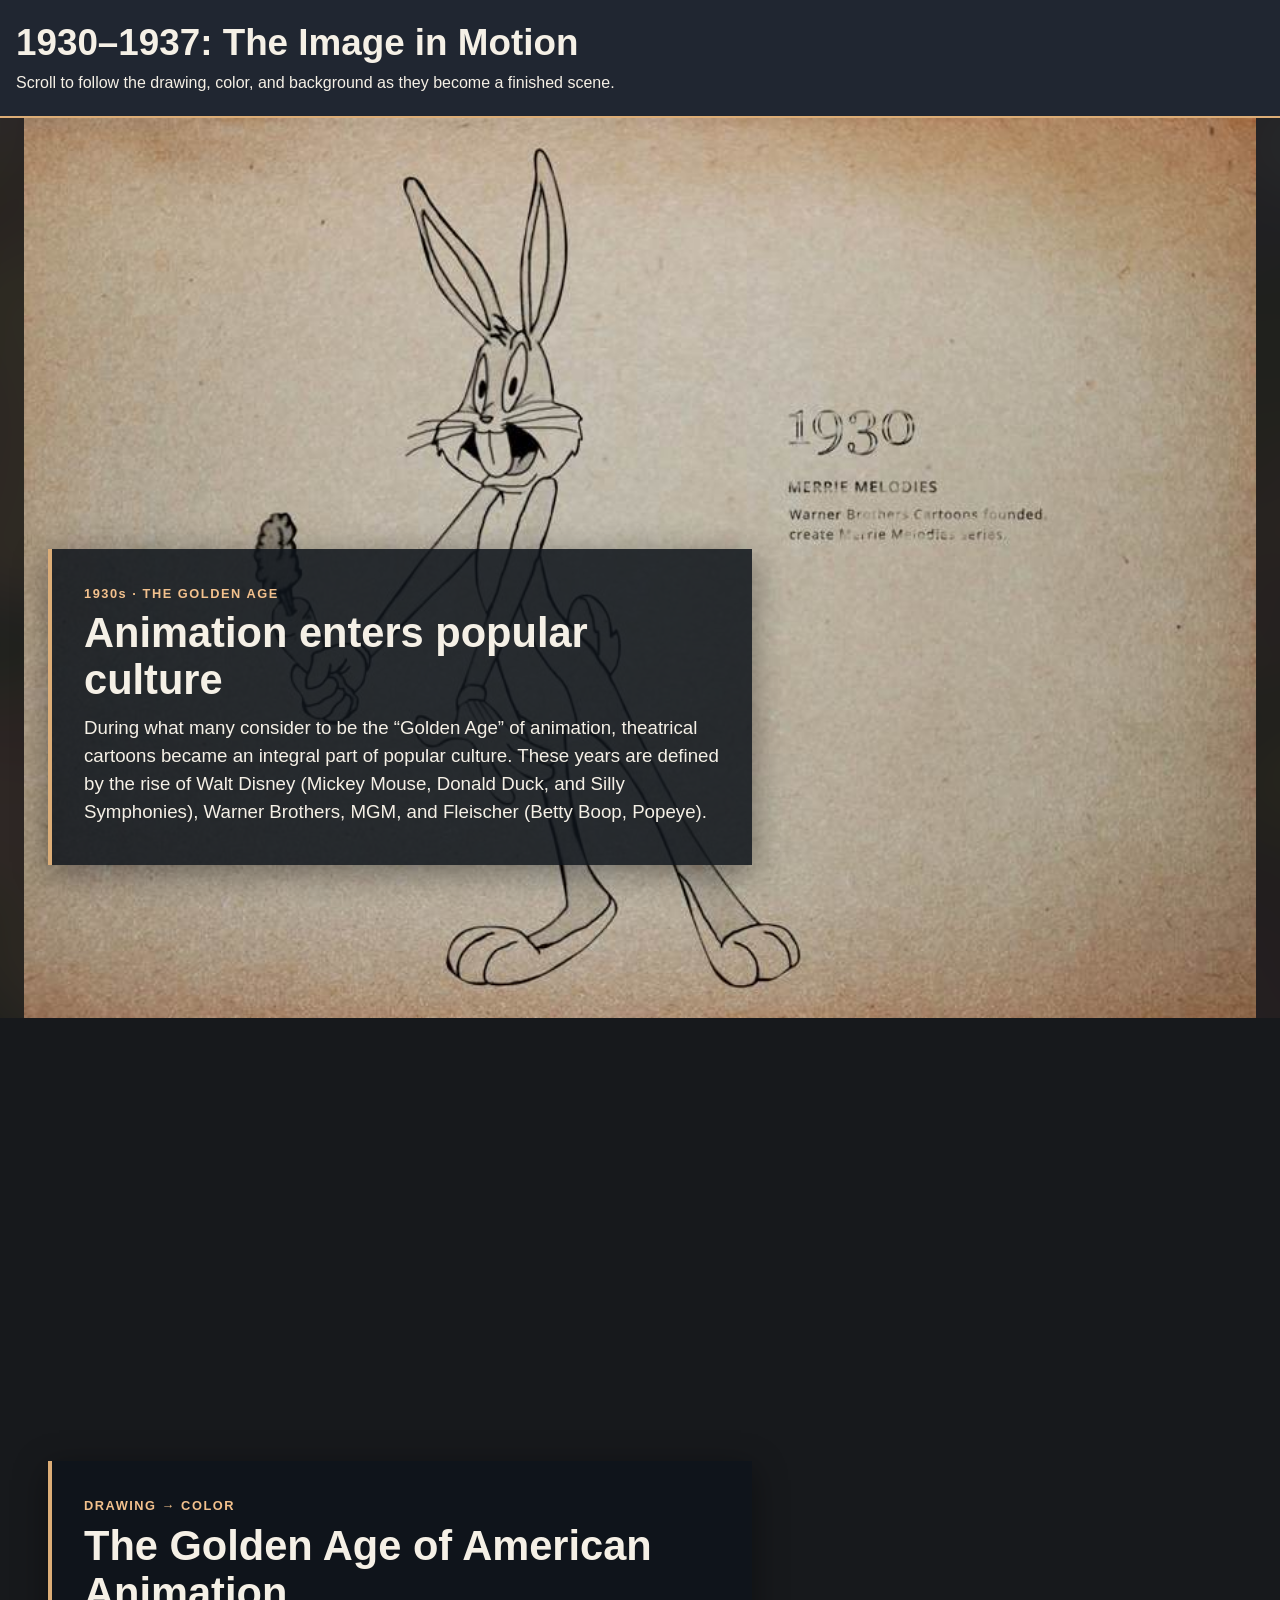
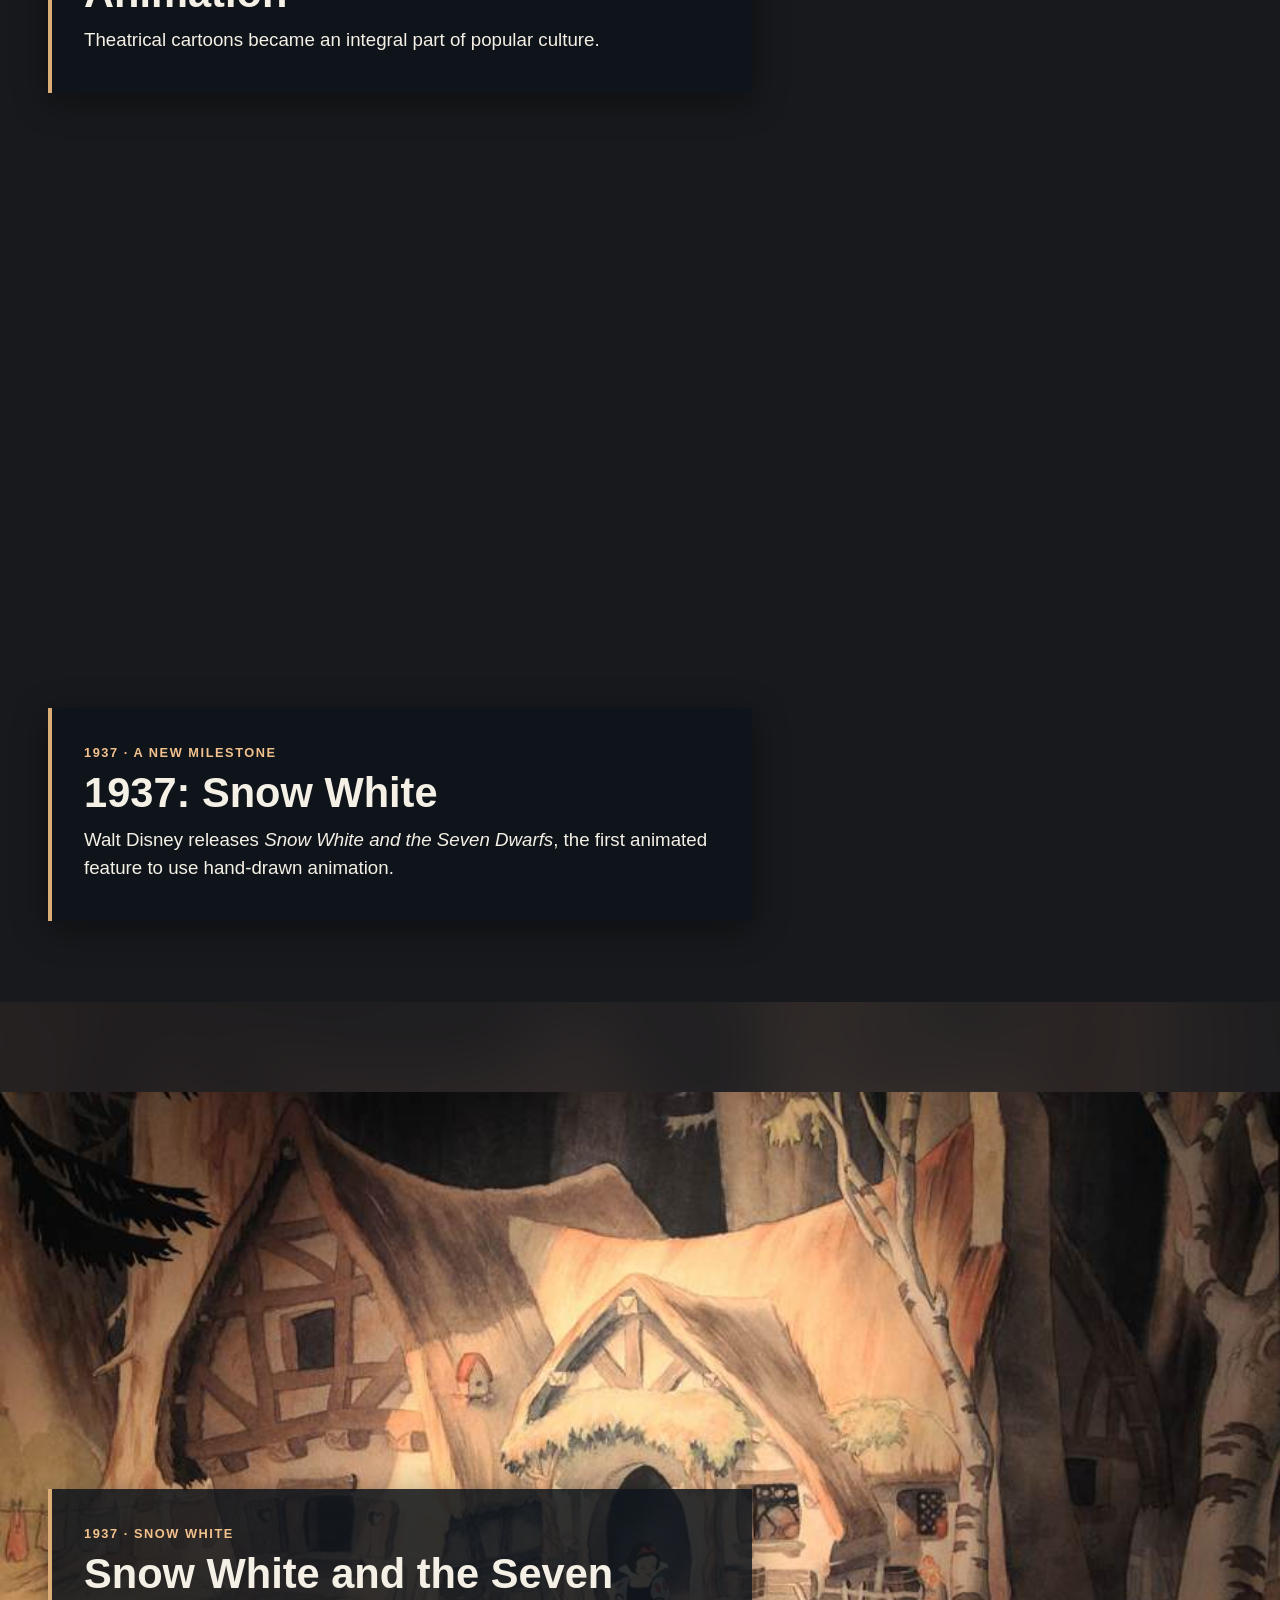
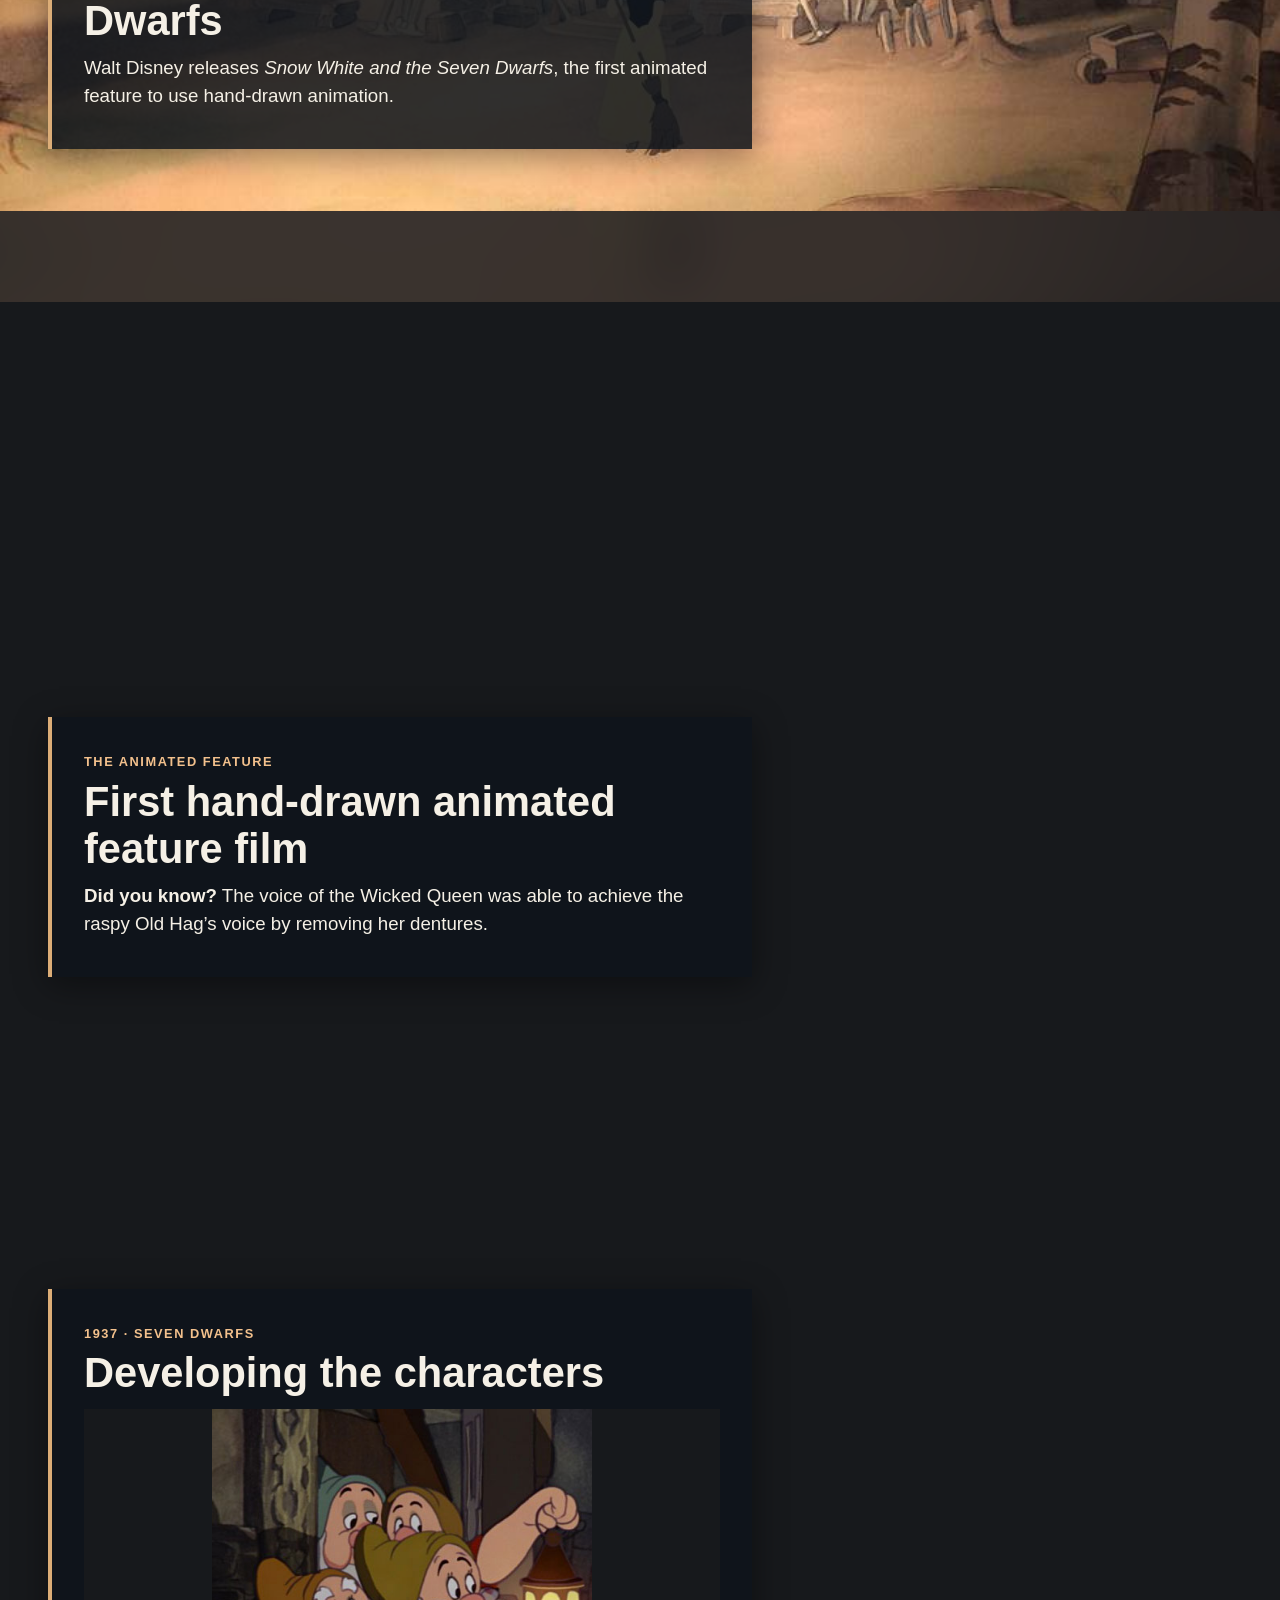
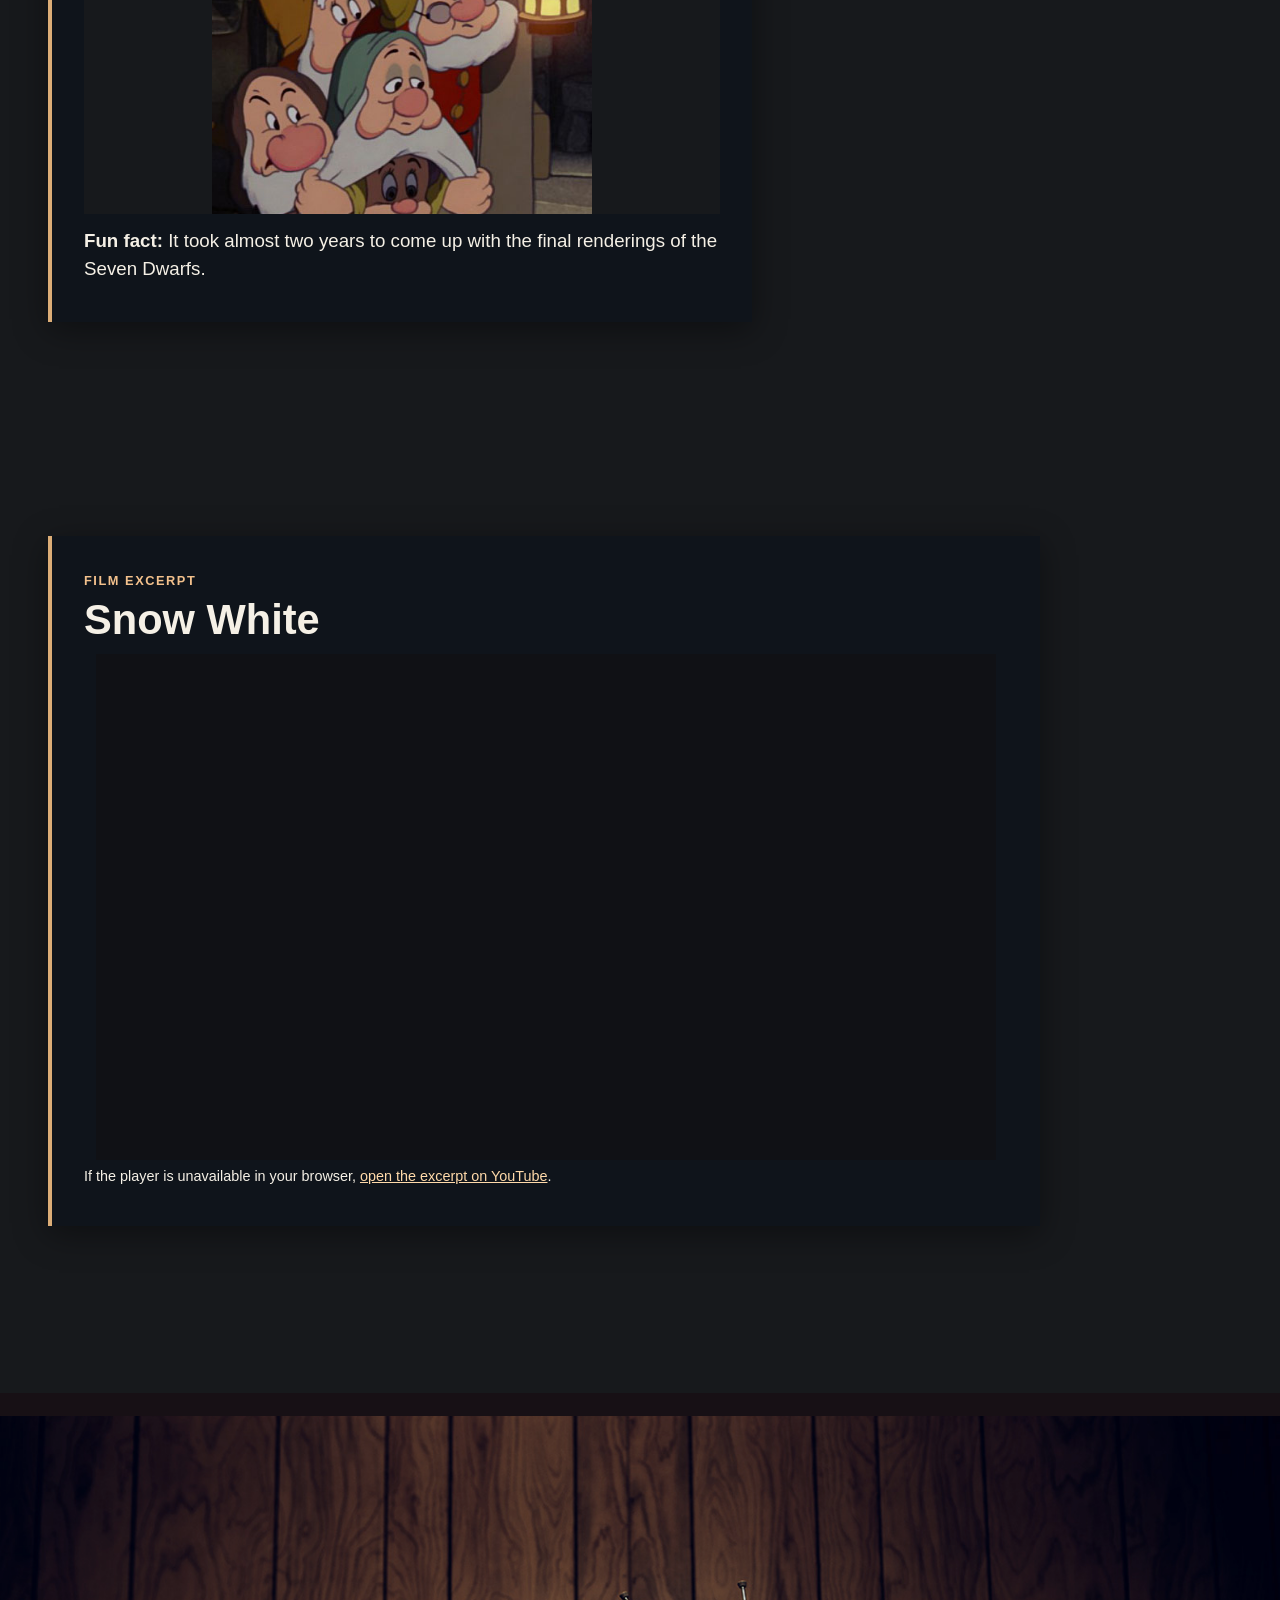
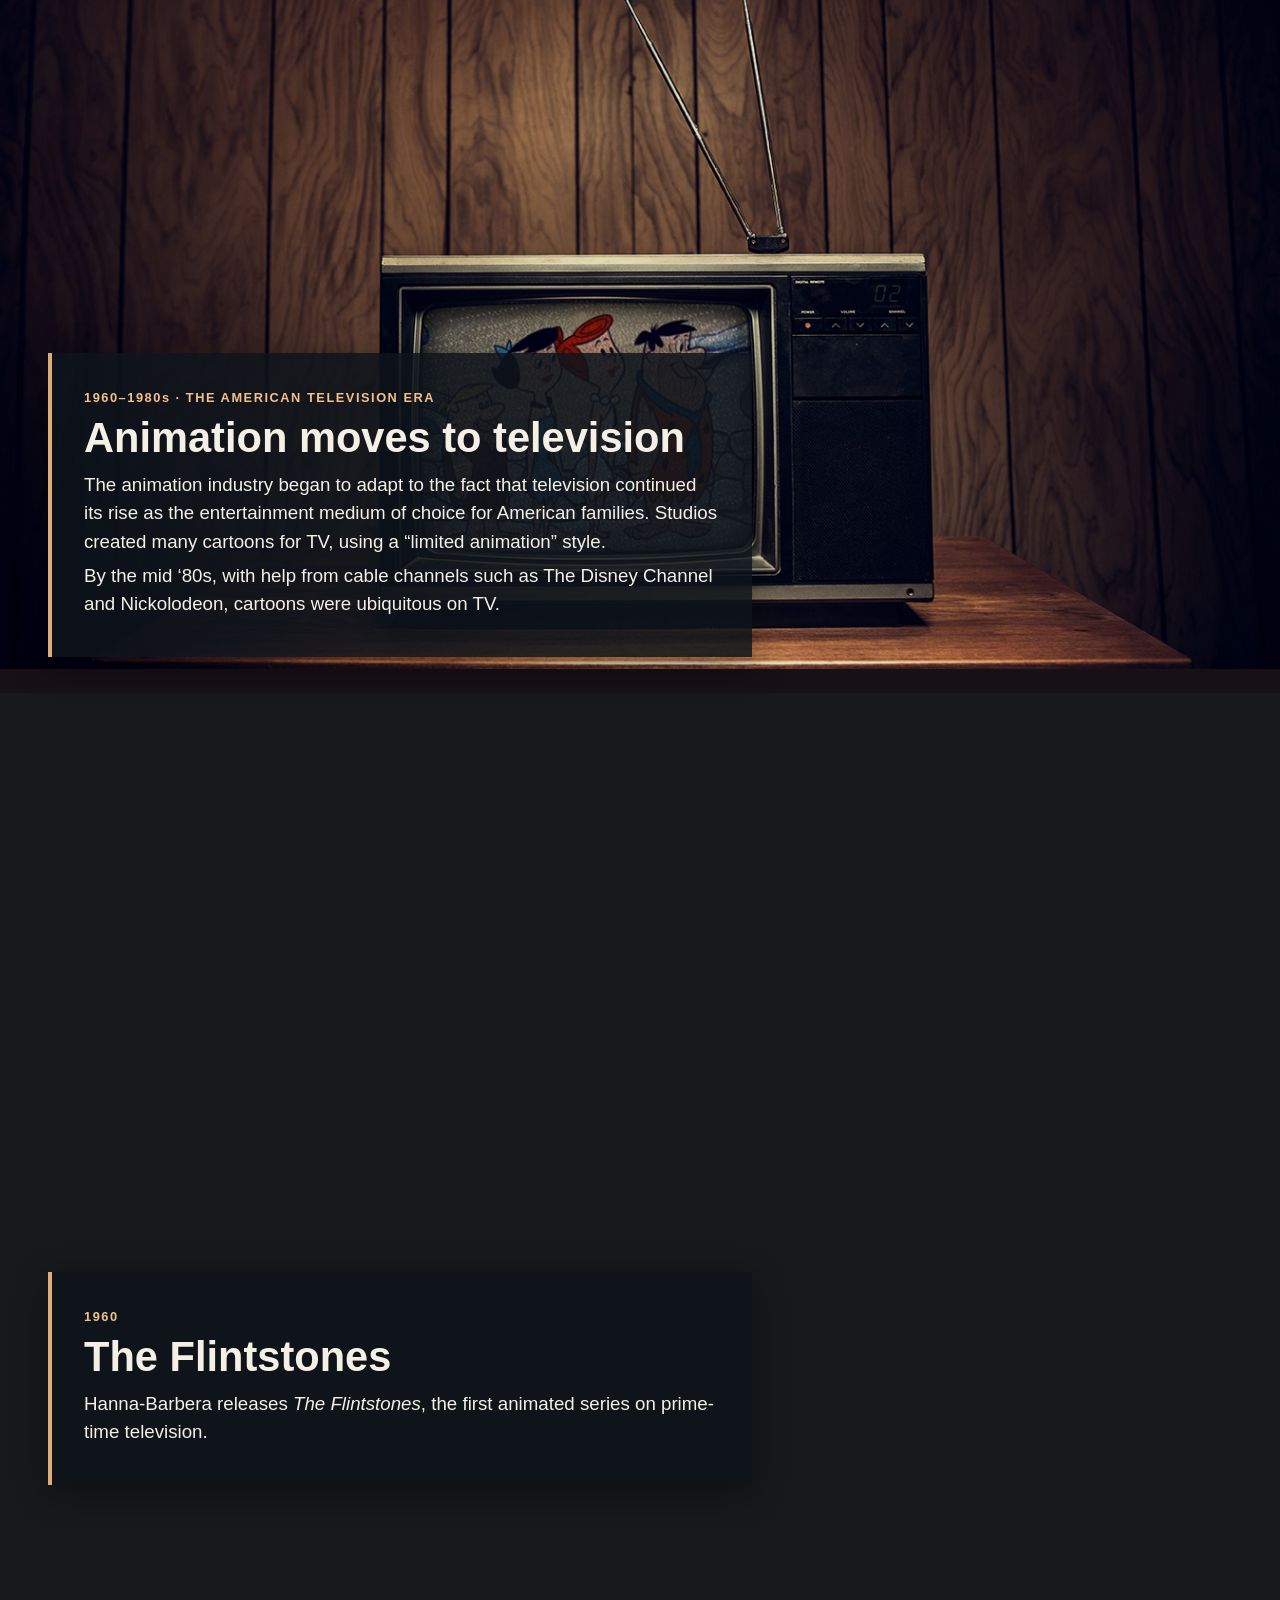
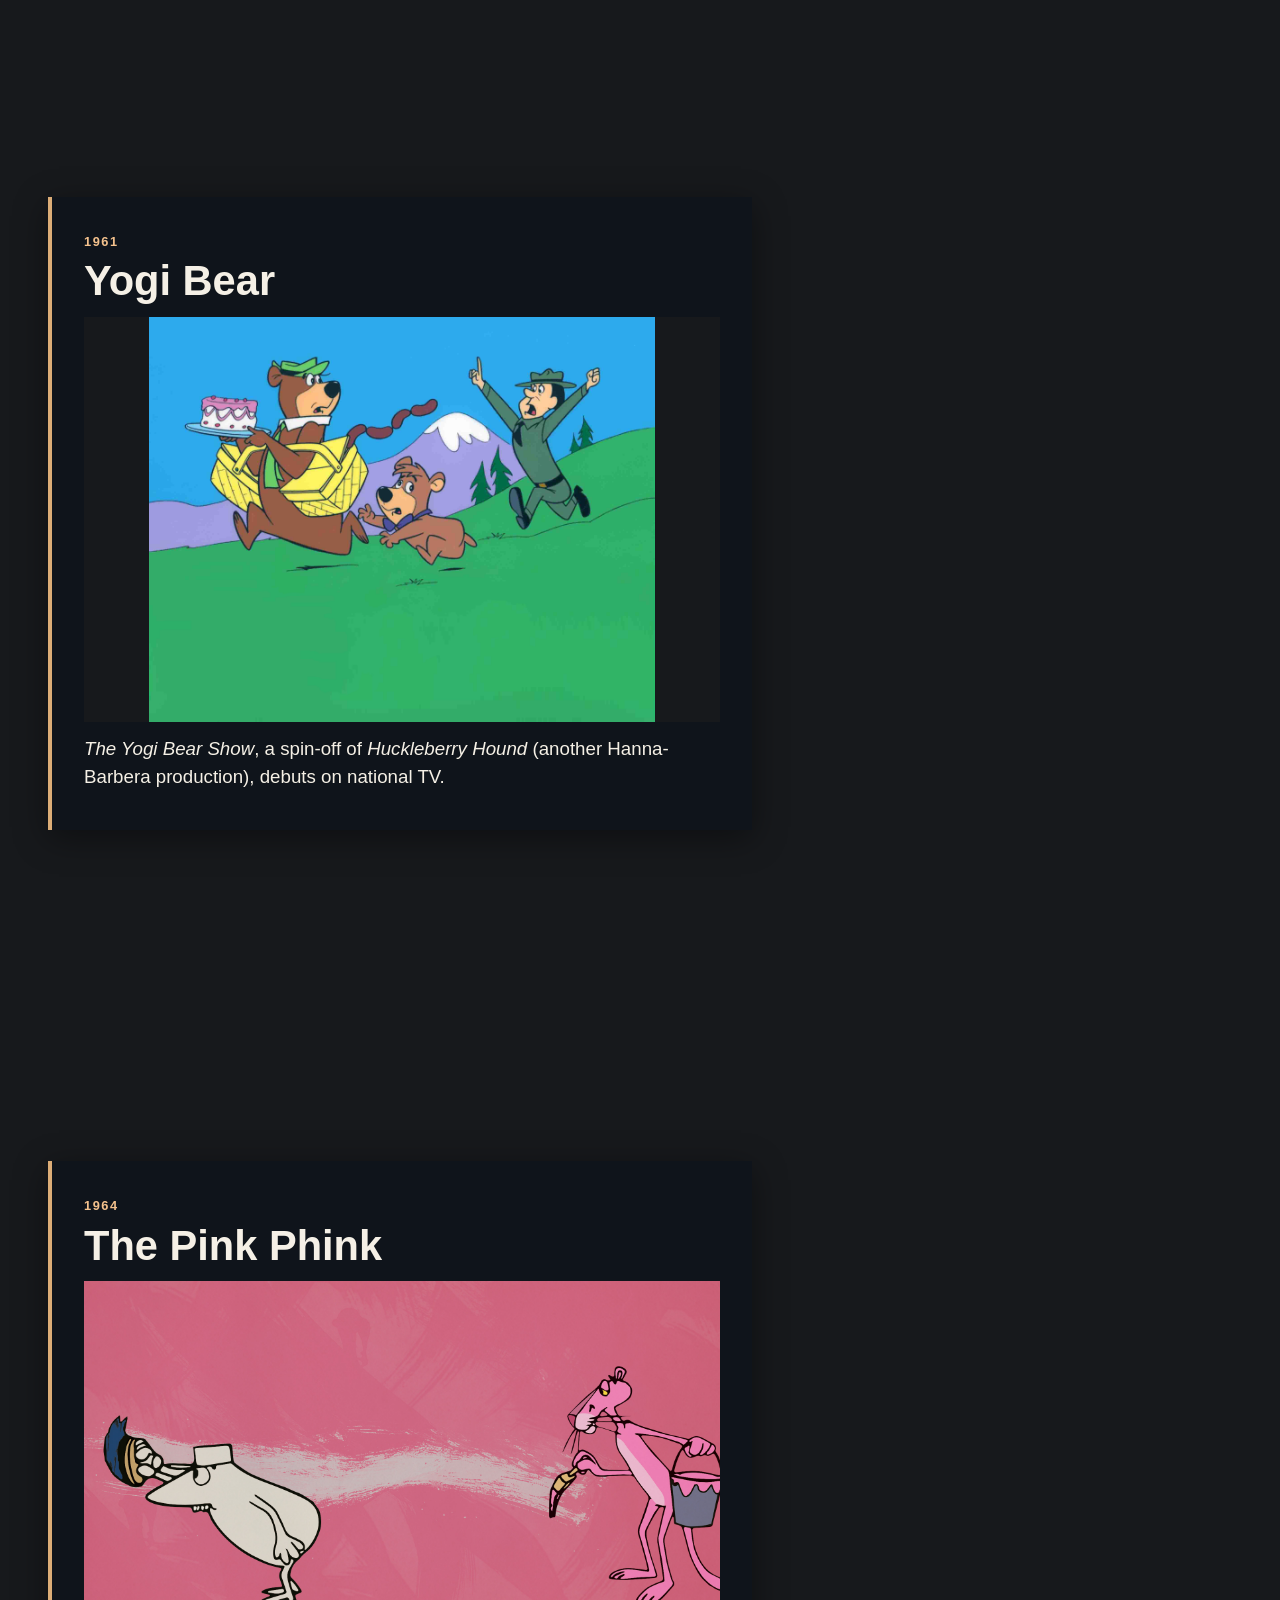
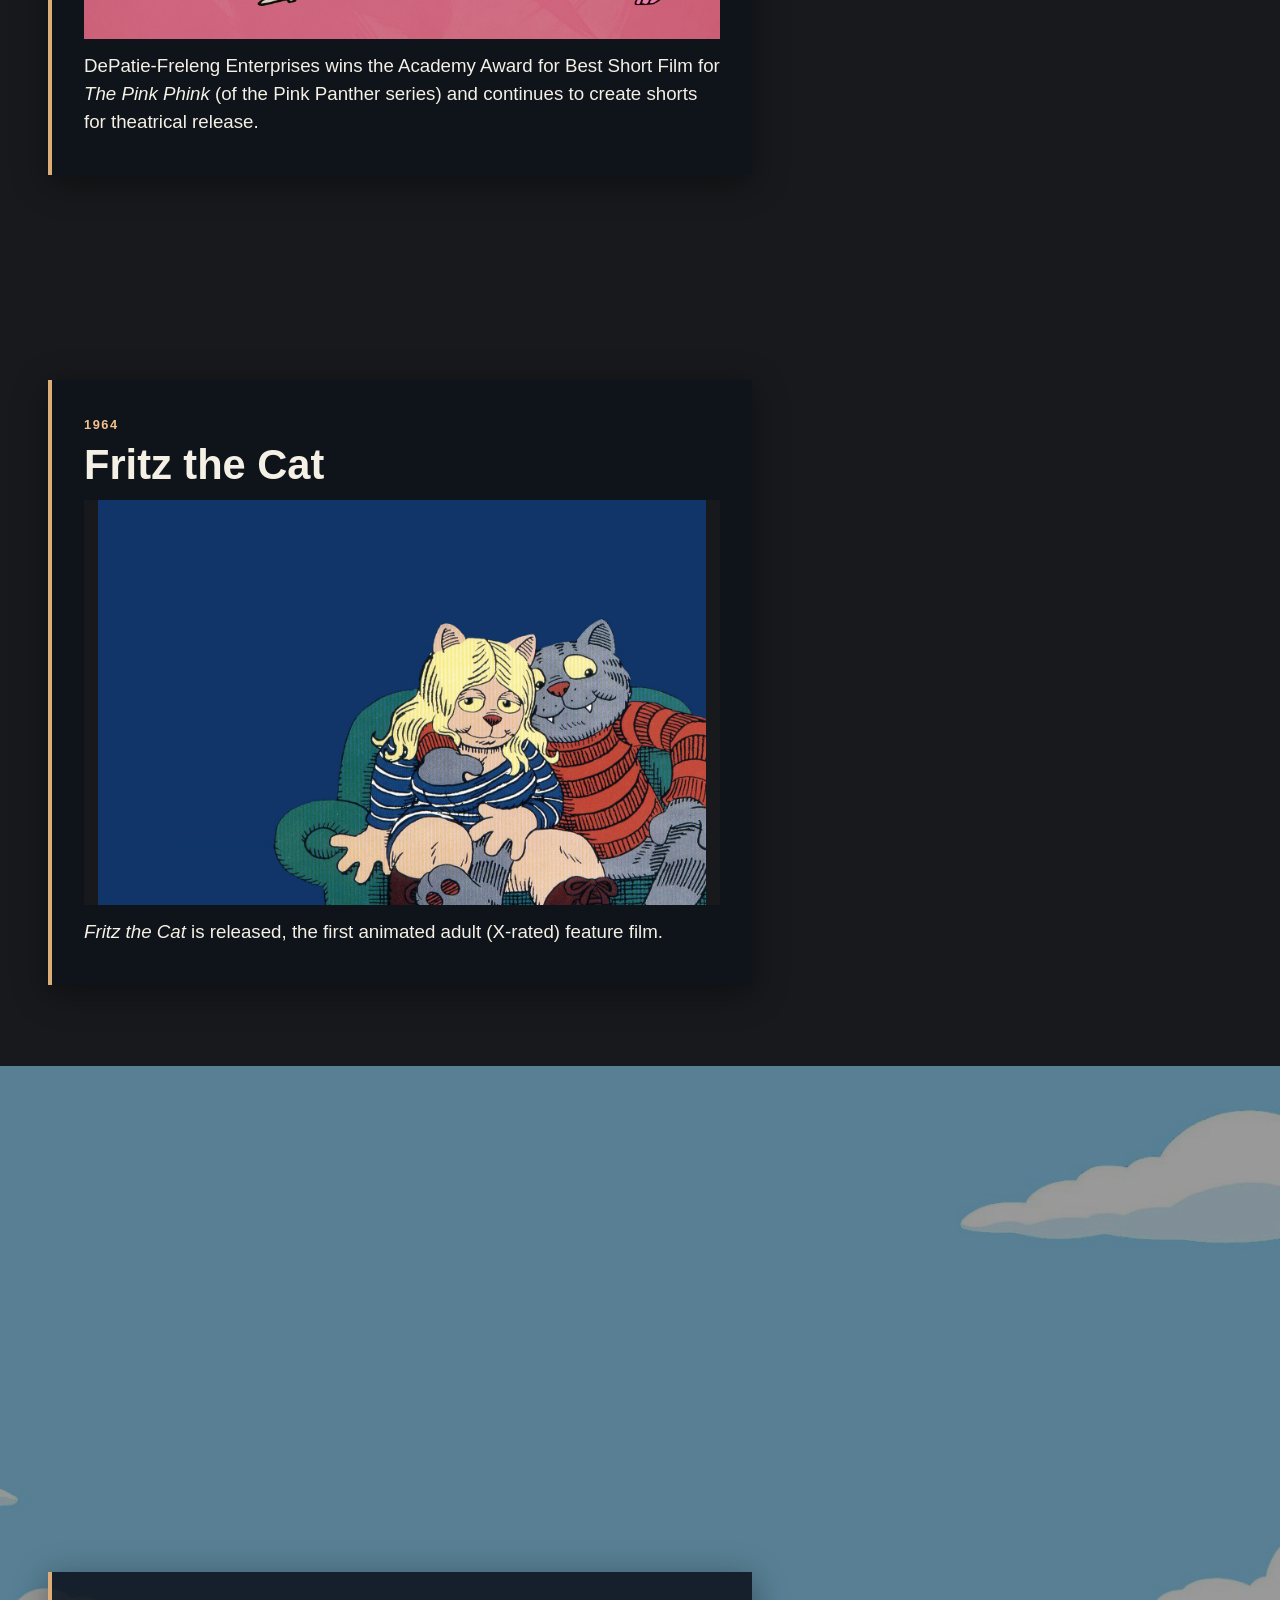
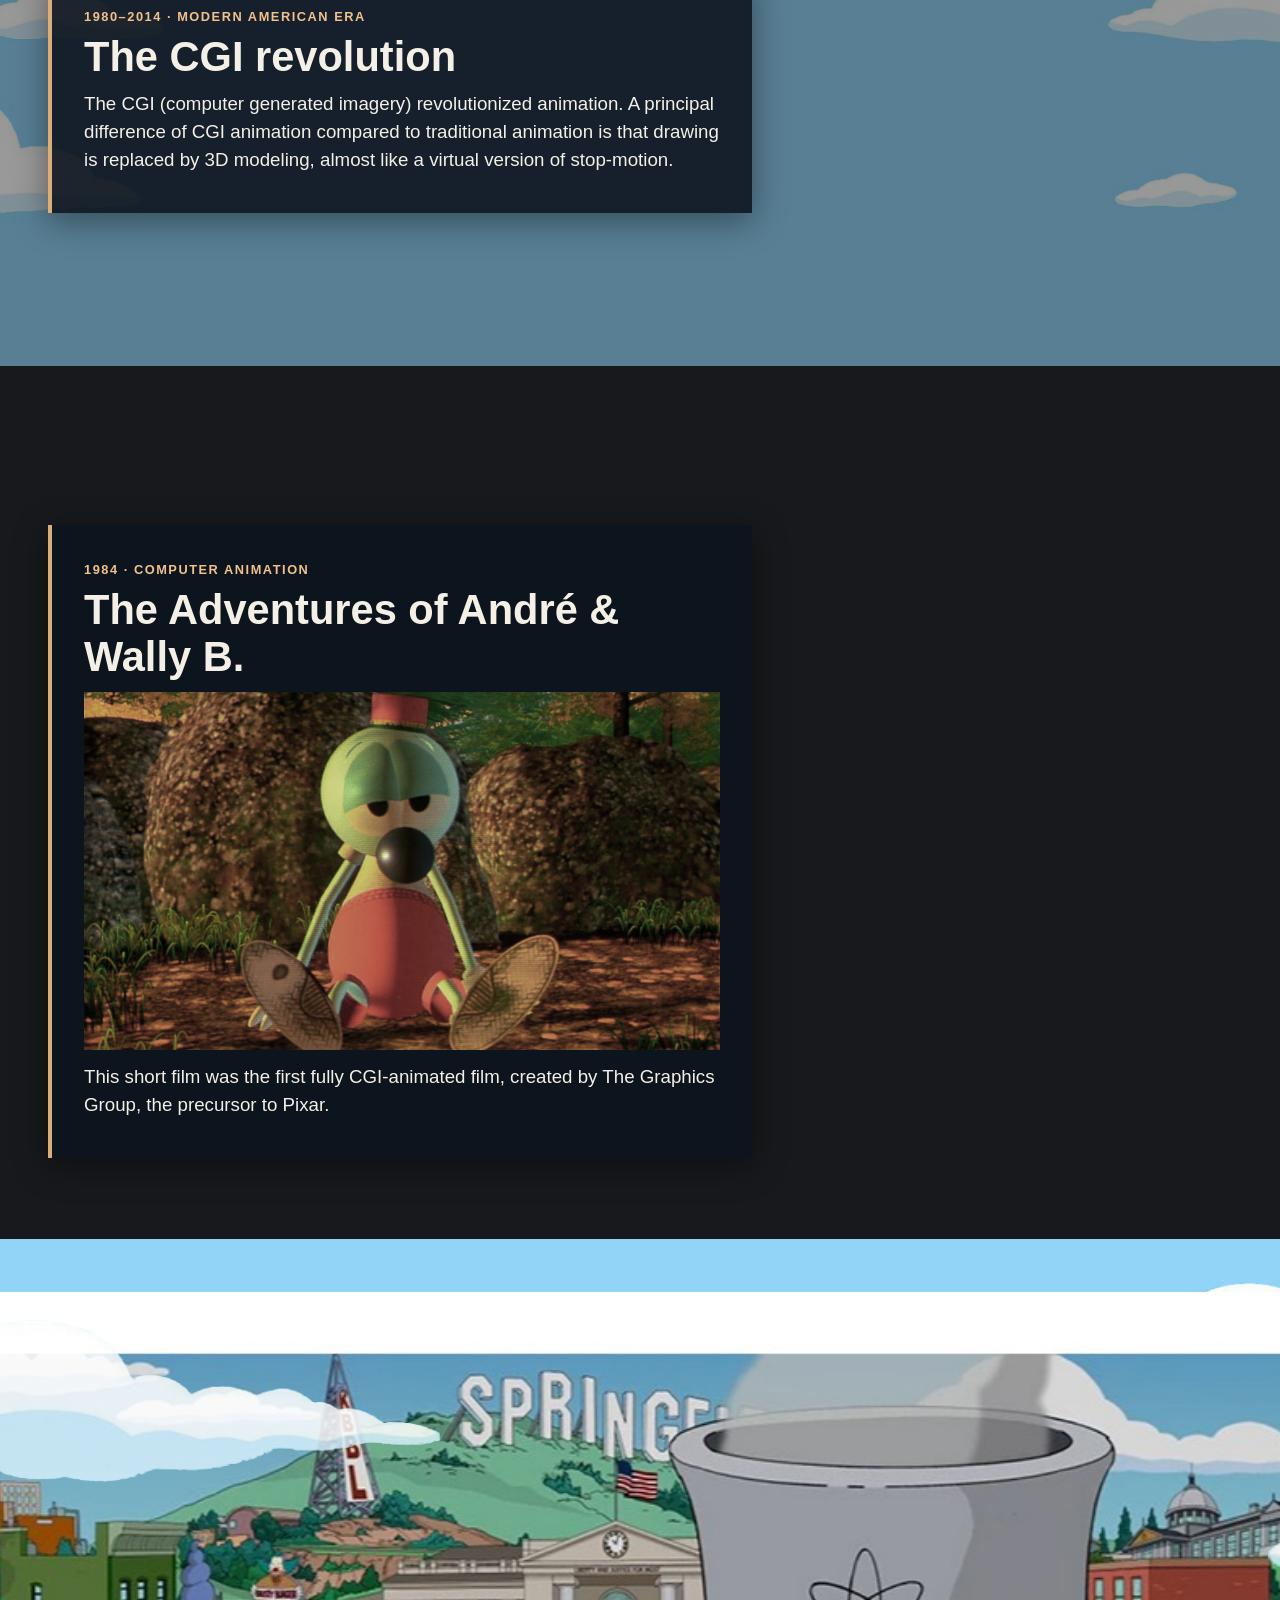
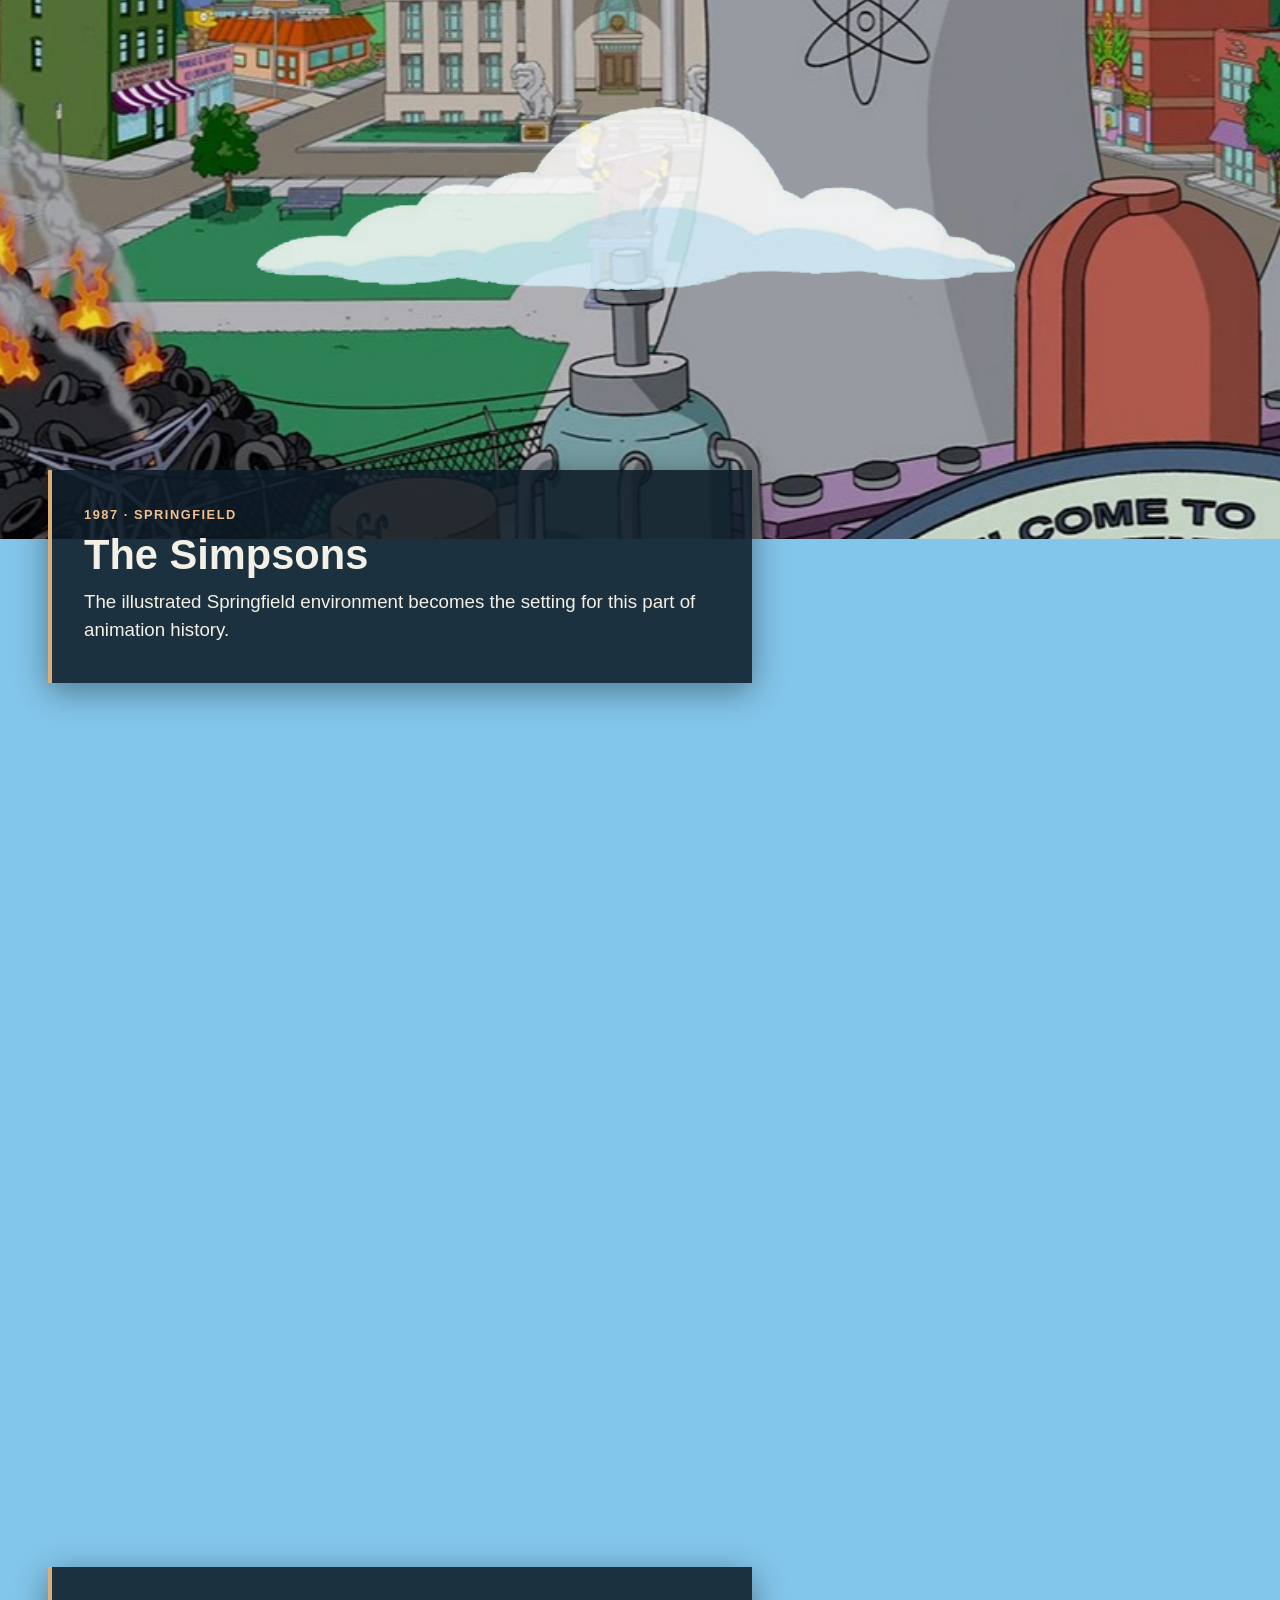
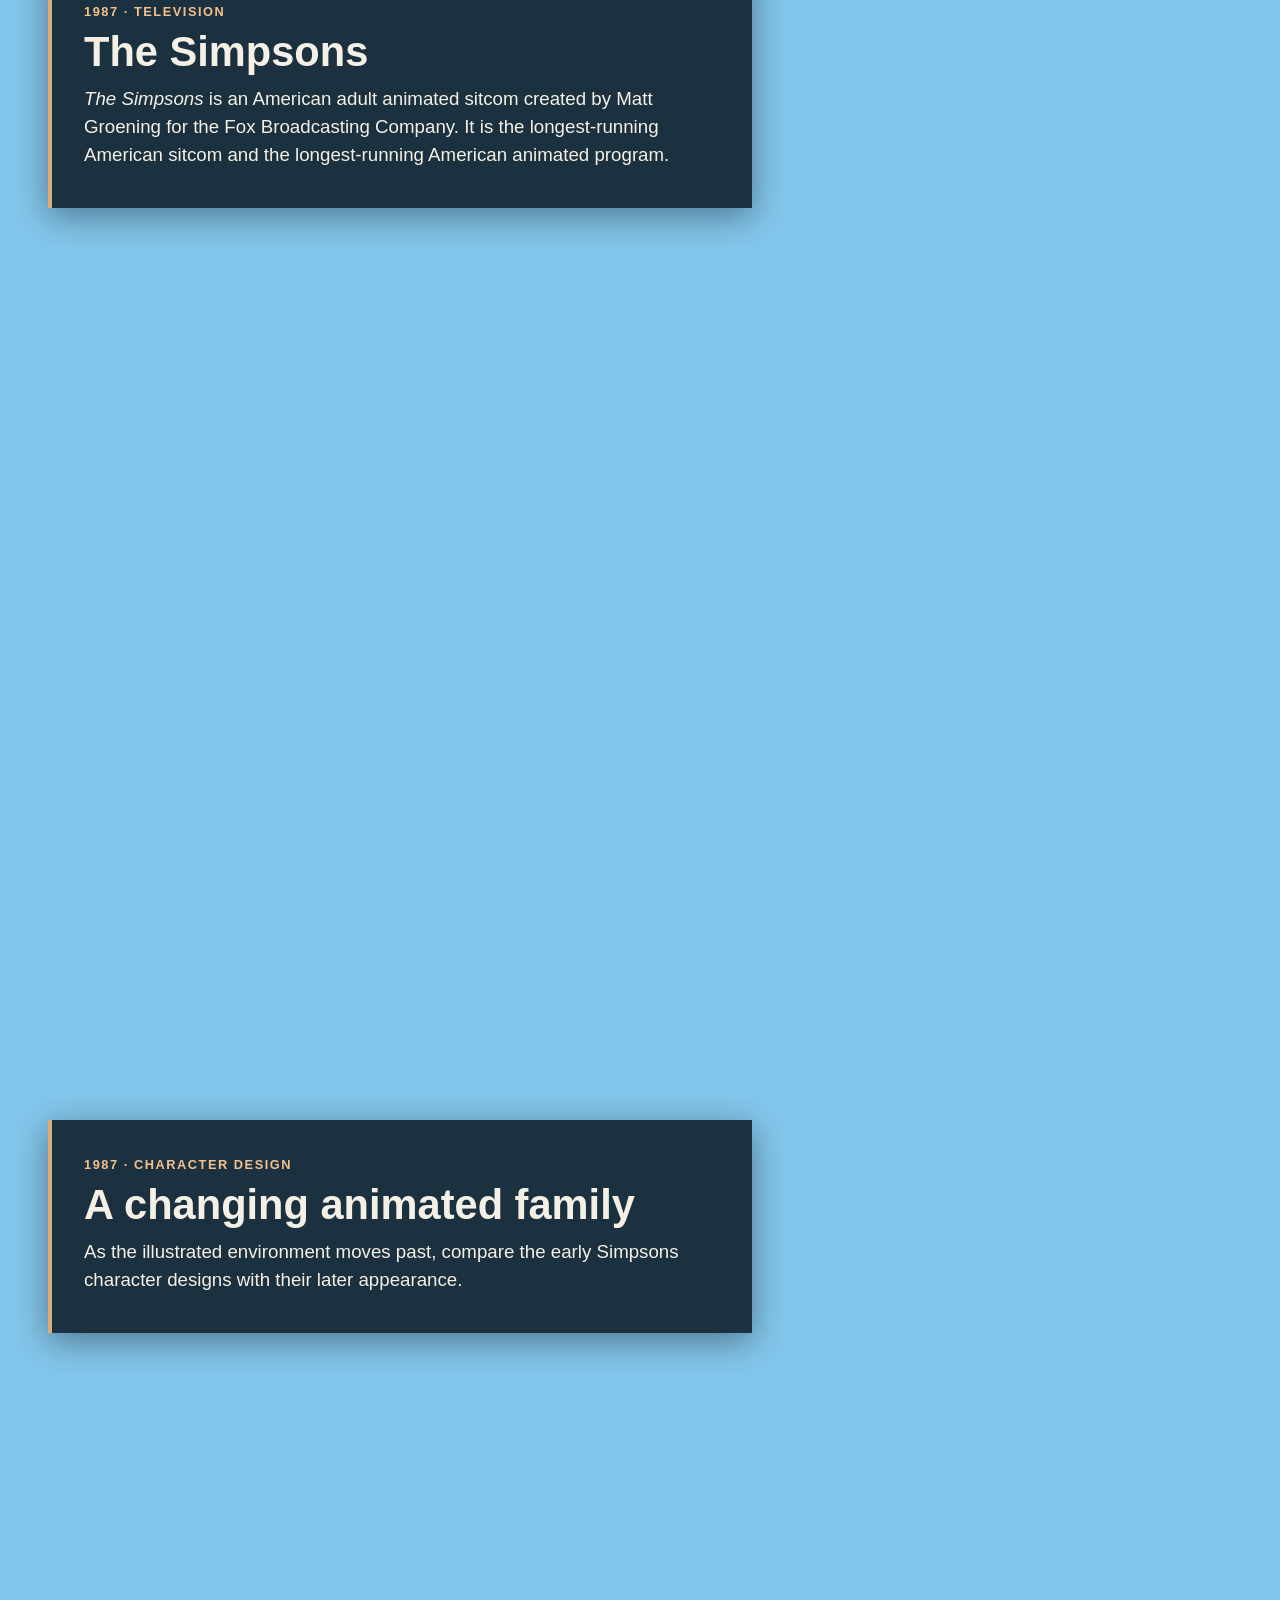
==== commit 65c51750: "Add files via upload" ====
--- a/index.html
+++ b/index.html
@@ -39,6 +39,24 @@
 .modern .copy{background:rgba(12,20,30,.88)}
 @media (orientation:portrait){.modern-stage .modern-art{object-fit:contain;filter:brightness(.70)}}
 @media (orientation:landscape) and (max-height:550px){.modern .panel{min-height:145svh}}
+
+/* R04V Springfield: extended environmental travel plus progressive family-design reveal. */
+.springfield{background:#83c6eb}
+.springfield-stage{background:#80c9ed;overflow:hidden}
+.springfield-sky,.springfield-city,.springfield-cloud{position:absolute;display:block;pointer-events:none}
+.springfield-sky{inset:0;width:100%;height:100%;object-fit:cover}
+.springfield-city{width:100%;height:140%;left:0;top:-12%;object-fit:cover;object-position:50% 50%;will-change:transform}
+.springfield-cloud{width:min(72vw,760px);height:auto;opacity:.85;will-change:transform}
+.cloud-one{top:9%;left:-25%}.cloud-two{top:25%;right:-35%;width:min(48vw,460px)}.cloud-three{top:52%;left:20%}
+.family-stage{position:absolute;left:50%;bottom:12%;width:min(82vw,640px);height:min(38svh,360px);transform:translateX(-50%);opacity:0;filter:drop-shadow(0 7px 15px #0007);will-change:opacity}
+.family-stage img{position:absolute;width:100%;height:100%;object-fit:contain;object-position:center bottom}
+.family-old{opacity:1}.family-new{opacity:0}
+.springfield .flow{position:relative;z-index:3}
+.springfield .panel{min-height:125svh;align-items:flex-end}
+.springfield .copy{background:rgba(13,27,38,.87)}
+@media (orientation:portrait){.springfield-city{width:180%;left:-40%;height:132%;top:-8%;object-position:50% 50%}.family-stage{width:96vw;bottom:19%;height:28svh}}
+@media (orientation:landscape) and (max-height:550px){.springfield .panel{min-height:160svh}.family-stage{bottom:4%;height:48svh;width:50vw}}
+@media (prefers-reduced-motion:reduce){.springfield-stage{height:65svh!important;position:relative!important}.springfield-city{height:100%;top:0}.springfield .flow{margin-top:0}.springfield .panel{min-height:0}.family-stage{opacity:1}.family-new{opacity:1}.family-old{opacity:0}}
 </style></head><body><div class="progress" aria-hidden="true"></div><header><h1>1930–1937: The Image in Motion</h1><p>Scroll to follow the drawing, color, and background as they become a finished scene.</p></header>
 <section class="sequence bugs" aria-label="Bugs Bunny progressive reveal"><div class="stage"><img class="art backdrop" src="assets/scene-3.jpg" alt="" aria-hidden="true"><img class="art first" src="assets/scene-1.jpg" alt="Bugs Bunny drawing"><img class="art foreground colored" src="assets/scene-2.jpg" alt="Bugs Bunny color layer"><img class="art foreground complete" src="assets/scene-3.jpg" alt="Completed Bugs Bunny scene"></div><div class="flow" aria-label="Scrolling history of the 1930s"><article class="panel"><div class="copy"><span class="era">1930s · THE GOLDEN AGE</span><h2>Animation enters popular culture</h2><p>During what many consider to be the “Golden Age” of animation, theatrical cartoons became an integral part of popular culture. These years are defined by the rise of Walt Disney (Mickey Mouse, Donald Duck, and Silly Symphonies), Warner Brothers, MGM, and Fleischer (Betty Boop, Popeye).</p></div></article><article class="panel"><div class="copy"><span class="era">DRAWING → COLOR</span><h2>The Golden Age of American Animation</h2><p>Theatrical cartoons became an integral part of popular culture.</p></div></article><article class="panel"><div class="copy"><span class="era">1937 · A NEW MILESTONE</span><h2>1937: Snow White</h2><p>Walt Disney releases <em>Snow White and the Seven Dwarfs</em>, the first animated feature to use hand-drawn animation.</p></div></article></div></section>
 <section class="sequence snow" aria-label="Snow White transition"><div class="stage"><img class="art backdrop" src="assets/scene-4.jpg" alt="" aria-hidden="true"><img class="art first" src="assets/scene-4.jpg" alt="Snow White sweeping outside the cottage"><img class="art foreground bird" src="assets/scene-5.jpg" alt="Snow White holding a bird"></div><div class="flow" aria-label="Scrolling Snow White history"><article class="panel"><div class="copy"><span class="era">1937 · SNOW WHITE</span><h2>Snow White and the Seven Dwarfs</h2><p>Walt Disney releases <em>Snow White and the Seven Dwarfs</em>, the first animated feature to use hand-drawn animation.</p></div></article><article class="panel"><div class="copy"><span class="era">THE ANIMATED FEATURE</span><h2>First hand-drawn animated feature film</h2><p><strong>Did you know?</strong> The voice of the Wicked Queen was able to achieve the raspy Old Hag’s voice by removing her dentures.</p></div></article><article class="panel supporting"><div class="copy"><span class="era">1937 · SEVEN DWARFS</span><h2>Developing the characters</h2><img class="support-image" src="assets/dwarfs.jpg" alt="Historical Seven Dwarfs illustration" loading="lazy"><p><strong>Fun fact:</strong> It took almost two years to come up with the final renderings of the Seven Dwarfs.</p></div></article><article class="panel video-panel"><div class="copy"><span class="era">FILM EXCERPT</span><h2>Snow White</h2><div class="player"><iframe title="Snow White film excerpt" src="https://www.youtube-nocookie.com/embed/cB7O_JIxGuY?rel=0&playsinline=1" allow="accelerometer; autoplay; encrypted-media; gyroscope; picture-in-picture; fullscreen" allowfullscreen loading="eager" referrerpolicy="strict-origin-when-cross-origin"></iframe></div><p class="video-note">If the player is unavailable in your browser, <a href="https://www.youtube.com/watch?v=cB7O_JIxGuY" target="_blank" rel="noopener noreferrer">open the excerpt on YouTube</a>.</p></div></article></div></section>
@@ -56,18 +74,38 @@
 </section>
 
 <section class="sequence modern" aria-label="The Modern American Era">
-  <div class="stage modern-stage"><img class="art first modern-art" src="modern-simpsons.jpg" alt="Artwork from The Simpsons"></div>
+  <div class="stage modern-stage"><img class="art first modern-art" src="springfield-sky.jpg" alt="Illustrated blue sky and clouds"></div>
   <div class="flow" aria-label="Modern American Era timeline">
     <article class="panel"><div class="copy"><span class="era">1980–2014 · MODERN AMERICAN ERA</span><h2>The CGI revolution</h2><p>The CGI (computer generated imagery) revolutionized animation. A principal difference of CGI animation compared to traditional animation is that drawing is replaced by 3D modeling, almost like a virtual version of stop-motion.</p></div></article>
     <article class="panel supporting"><div class="copy"><span class="era">1984 · COMPUTER ANIMATION</span><h2>The Adventures of André &amp; Wally B.</h2><img class="support-image" src="modern-wallyb.jpg" alt="Artwork from The Adventures of André &amp; Wally B." loading="lazy"><p>This short film was the first fully CGI-animated film, created by The Graphics Group, the precursor to Pixar.</p></div></article>
+  </div>
+</section>
+<section class="sequence springfield" aria-label="1987 Simpsons Springfield visual history">
+  <div class="stage springfield-stage" aria-hidden="true">
+    <img class="springfield-sky" src="springfield-sky.jpg" alt="">
+    <img class="springfield-city" src="springfield.jpg" alt="">
+    <img class="springfield-cloud cloud-one" src="springfield-cloud-1.png" alt="">
+    <img class="springfield-cloud cloud-two" src="springfield-cloud-2.png" alt="">
+    <img class="springfield-cloud cloud-three" src="springfield-cloud-3.png" alt="">
+    <div class="family-stage"><img class="family-old" src="simpsons-old.png" alt=""><img class="family-new" src="simpsons-new.png" alt=""></div>
+  </div>
+  <div class="flow" aria-label="1987 Simpsons timeline">
+    <article class="panel springfield-intro"><div class="copy"><span class="era">1987 · SPRINGFIELD</span><h2>The Simpsons</h2><p>The illustrated Springfield environment becomes the setting for this part of animation history.</p></div></article>
     <article class="panel"><div class="copy"><span class="era">1987 · TELEVISION</span><h2>The Simpsons</h2><p><em>The Simpsons</em> is an American adult animated sitcom created by Matt Groening for the Fox Broadcasting Company. It is the longest-running American sitcom and the longest-running American animated program.</p></div></article>
+    <article class="panel springfield-evolution"><div class="copy"><span class="era">1987 · CHARACTER DESIGN</span><h2>A changing animated family</h2><p>As the illustrated environment moves past, compare the early Simpsons character designs with their later appearance.</p></div></article>
+    <article class="panel springfield-outro"><div class="copy"><span class="era">THE MODERN AMERICAN ERA</span><h2>From television to computer animation</h2><p>Continue scrolling to the next developments in feature animation.</p></div></article>
+  </div>
+</section>
+<section class="sequence modern modern-continuation" aria-label="Modern American Era continued">
+<div class="stage modern-stage"><img class="art first modern-art" src="springfield-sky.jpg" alt="Blue sky and clouds"></div>
+<div class="flow">
     <article class="panel supporting"><div class="copy"><span class="era">1995 · COMPUTER-ANIMATED FEATURE</span><h2>Toy Story</h2><img class="support-image" src="modern-toystory.jpg" alt="Toy Story artwork" loading="lazy"><p><em>Toy Story</em>, the first fully computer-animated feature film, was released. Made by Pixar, the film was a Disney production.</p></div></article>
     <article class="panel supporting"><div class="copy"><span class="era">1995–2006 · PIXAR</span><h2>Pixar's feature-film era</h2><img class="support-image" src="modern-pixar.jpg" alt="Pixar-related historical artwork" loading="lazy"><p>The original presentation follows Pixar releases including <em>A Bug's Life</em>, <em>Toy Story 2</em>, <em>Monsters, Inc.</em>, <em>Finding Nemo</em>, <em>The Incredibles</em>, and <em>Cars</em>.</p></div></article>
     <article class="panel"><div class="copy"><span class="era">2006 · INDUSTRY CHANGE</span><h2>Pixar and Disney merge</h2><p>Pixar, co-founded by Steve Jobs, is purchased by Disney in 2006 at a valuation of $7.4 billion.</p></div></article>
   </div>
 </section>
-<p class="end">R04U mobile choreography study. Desktop presentation remains unchanged. Modern Era asset placement and timing are provisional pending visual comparison.</p>
+<p class="end">R04V Springfield mobile choreography study. Desktop remains unchanged. Evaluate Springfield travel, character transformation, and foreground timing.</p>
 <script>
 (()=>{'use strict';const reduced=matchMedia('(prefers-reduced-motion: reduce)');if(reduced.matches)return;document.body.classList.add('js-ready');const sequences=[...document.querySelectorAll('.sequence')];const clamp=x=>Math.max(0,Math.min(1,x));const smooth=(a,b,x)=>{let t=clamp((x-a)/(b-a));return t*t*(3-2*t)};let scheduled=false;
-function draw(){scheduled=false;for(const section of sequences){const r=section.getBoundingClientRect();const travel=Math.max(1,r.height-innerHeight);const p=clamp(-r.top/travel);if(section.classList.contains('bugs')){const color=section.querySelector('.colored');const complete=section.querySelector('.complete');const c=smooth(.12,.55,p);color.style.opacity=String(c);color.style.clipPath=`inset(0 ${100*(1-c)}% 0 0)`;complete.style.opacity=String(smooth(.55,.89,p));}else if(section.classList.contains('snow')){section.querySelector('.bird').style.opacity=String(smooth(.18,.50,p));}}const max=document.documentElement.scrollHeight-innerHeight;document.querySelector('.progress').style.width=(max>0?100*scrollY/max:0)+'%'}function tick(){if(!scheduled){scheduled=true;requestAnimationFrame(draw)}}addEventListener('scroll',tick,{passive:true});addEventListener('resize',tick,{passive:true});addEventListener('orientationchange',()=>setTimeout(tick,150));draw()})();
+function draw(){scheduled=false;for(const section of sequences){const r=section.getBoundingClientRect();const travel=Math.max(1,r.height-innerHeight);const p=clamp(-r.top/travel);if(section.classList.contains('bugs')){const color=section.querySelector('.colored');const complete=section.querySelector('.complete');const c=smooth(.12,.55,p);color.style.opacity=String(c);color.style.clipPath=`inset(0 ${100*(1-c)}% 0 0)`;complete.style.opacity=String(smooth(.55,.89,p));}else if(section.classList.contains('snow')){section.querySelector('.bird').style.opacity=String(smooth(.18,.50,p));}else if(section.classList.contains('springfield')){const city=section.querySelector('.springfield-city');city.style.transform=`translate3d(0,${(0.20-p*.38)*innerHeight}px,0) scale(${1.03+p*.12})`;const family=section.querySelector('.family-stage');family.style.opacity=String(smooth(.28,.43,p)*(1-smooth(.91,1,p)));section.querySelector('.family-old').style.opacity=String(1-smooth(.52,.76,p));section.querySelector('.family-new').style.opacity=String(smooth(.52,.76,p));section.querySelector('.cloud-one').style.transform=`translate3d(${p*44}vw,0,0)`;section.querySelector('.cloud-two').style.transform=`translate3d(${-p*36}vw,0,0)`;section.querySelector('.cloud-three').style.transform=`translate3d(${p*19}vw,0,0)`;}}const max=document.documentElement.scrollHeight-innerHeight;document.querySelector('.progress').style.width=(max>0?100*scrollY/max:0)+'%'}function tick(){if(!scheduled){scheduled=true;requestAnimationFrame(draw)}}addEventListener('scroll',tick,{passive:true});addEventListener('resize',tick,{passive:true});addEventListener('orientationchange',()=>setTimeout(tick,150));draw()})();
 </script></body></html>
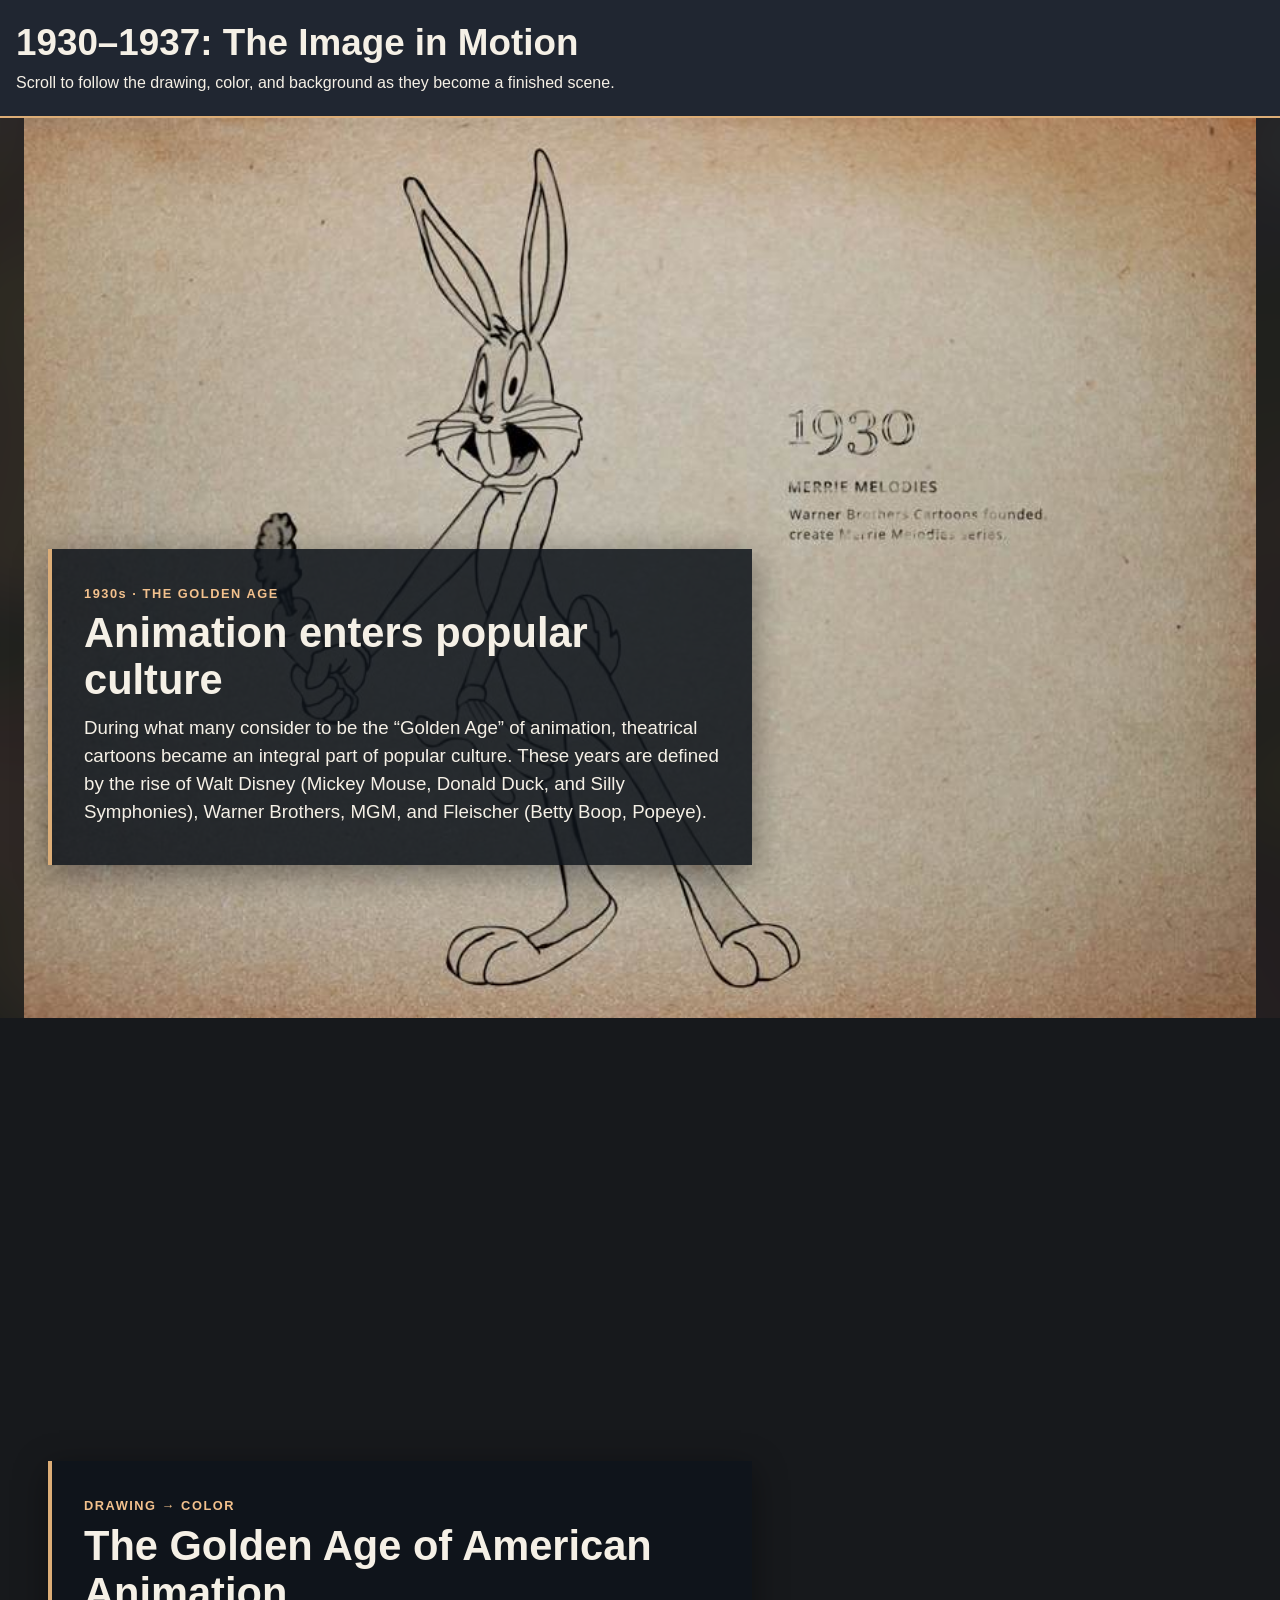
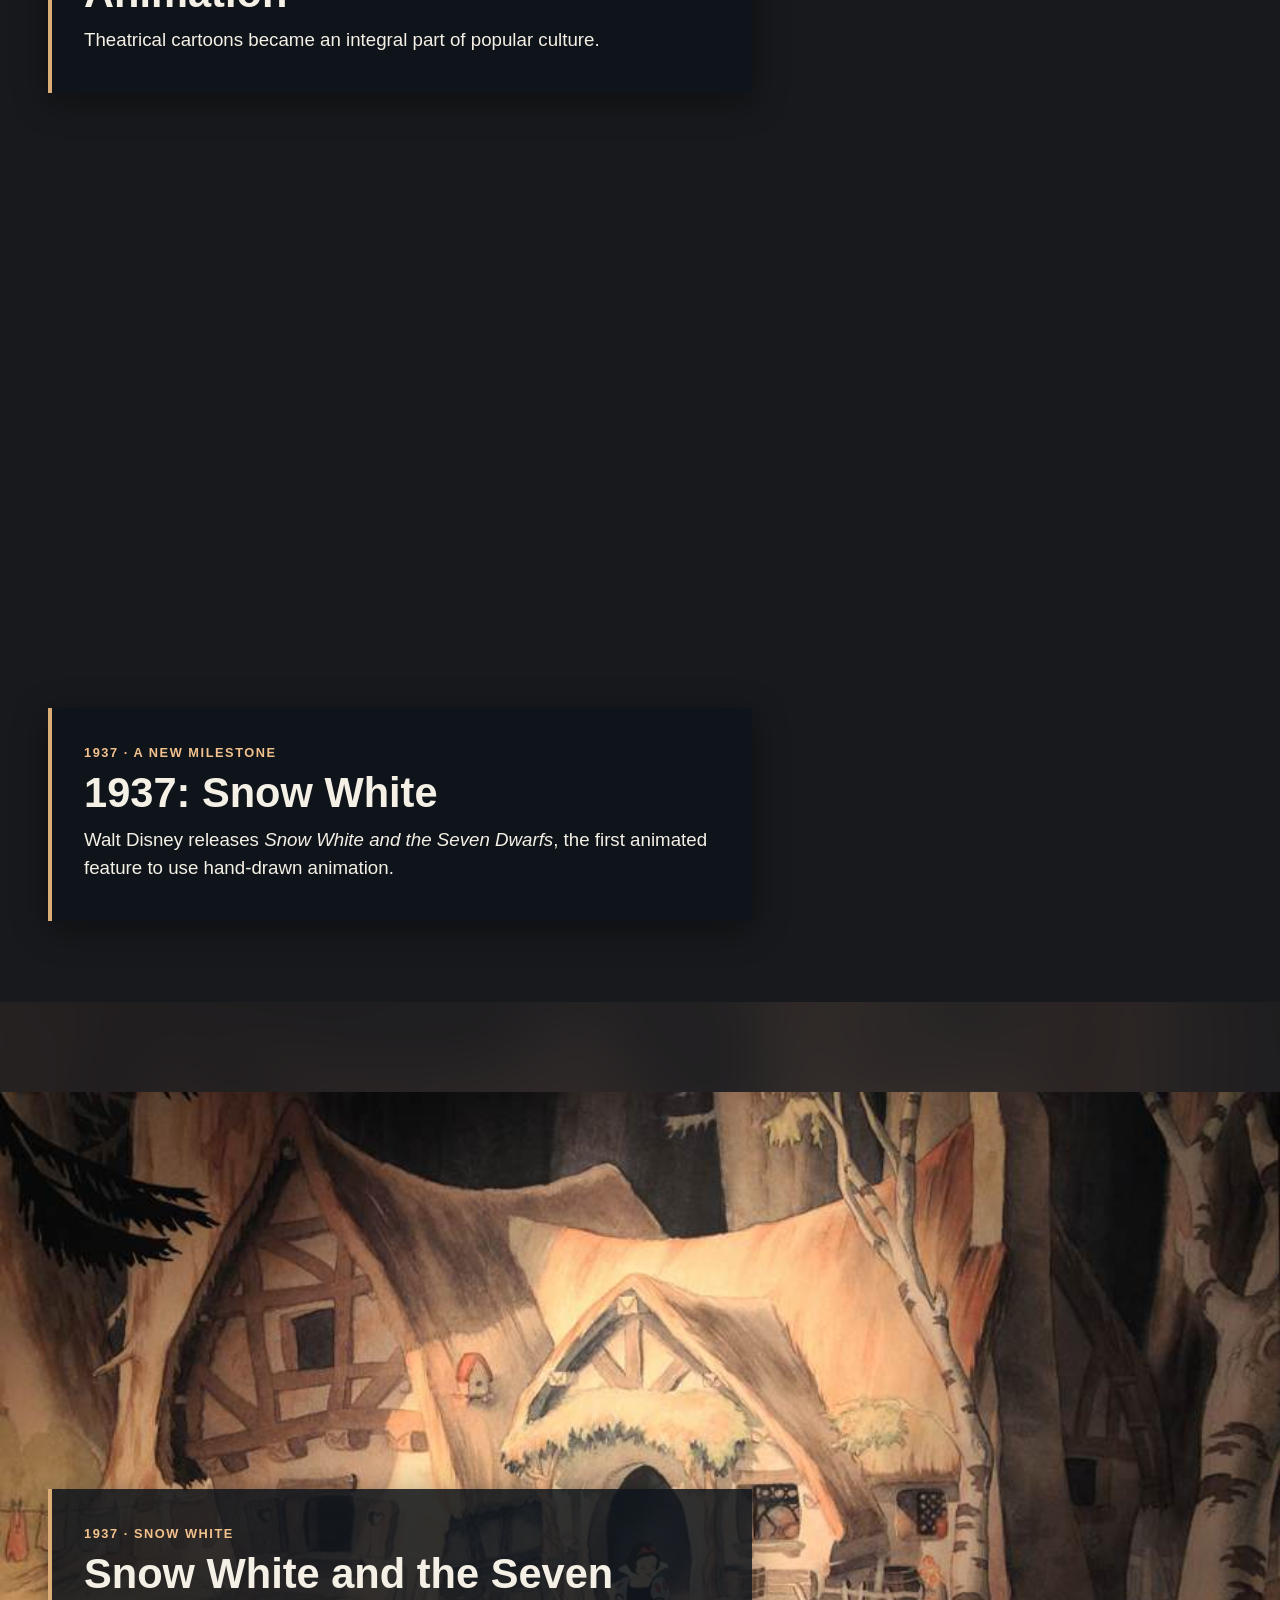
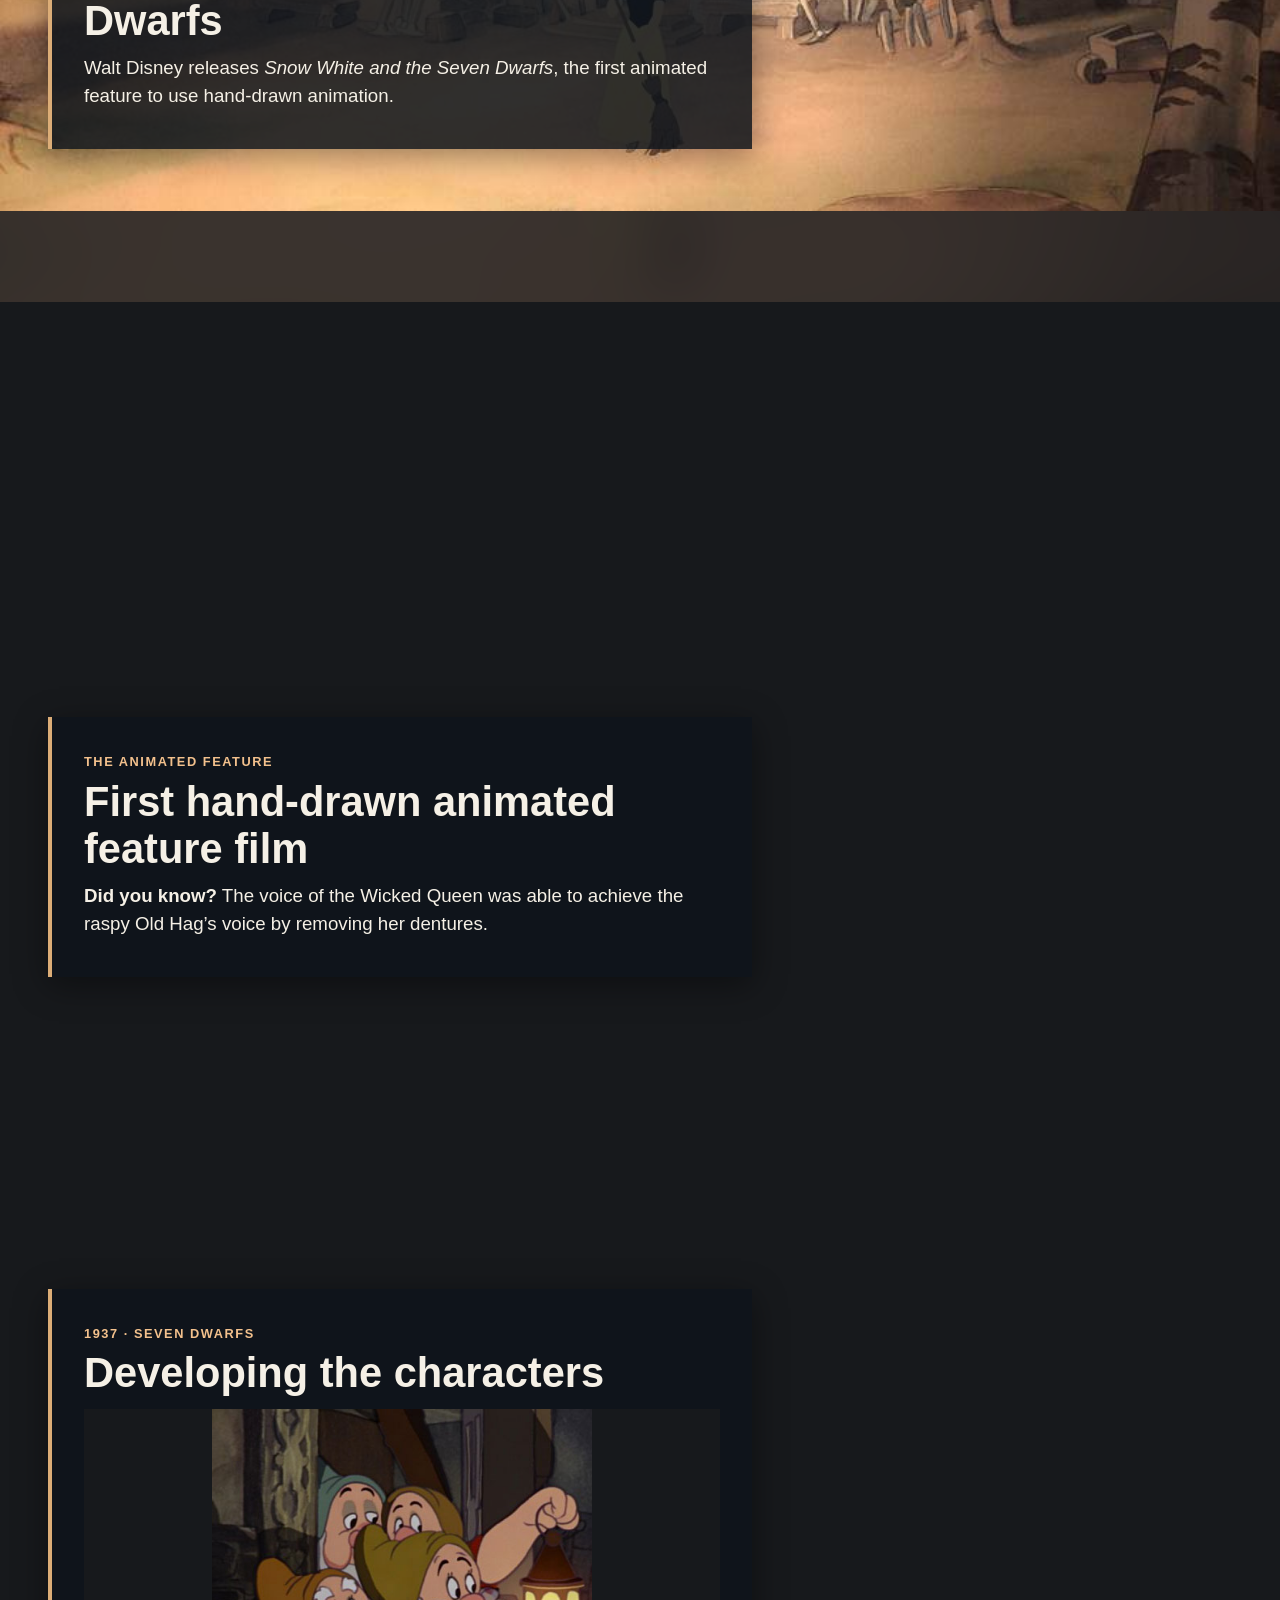
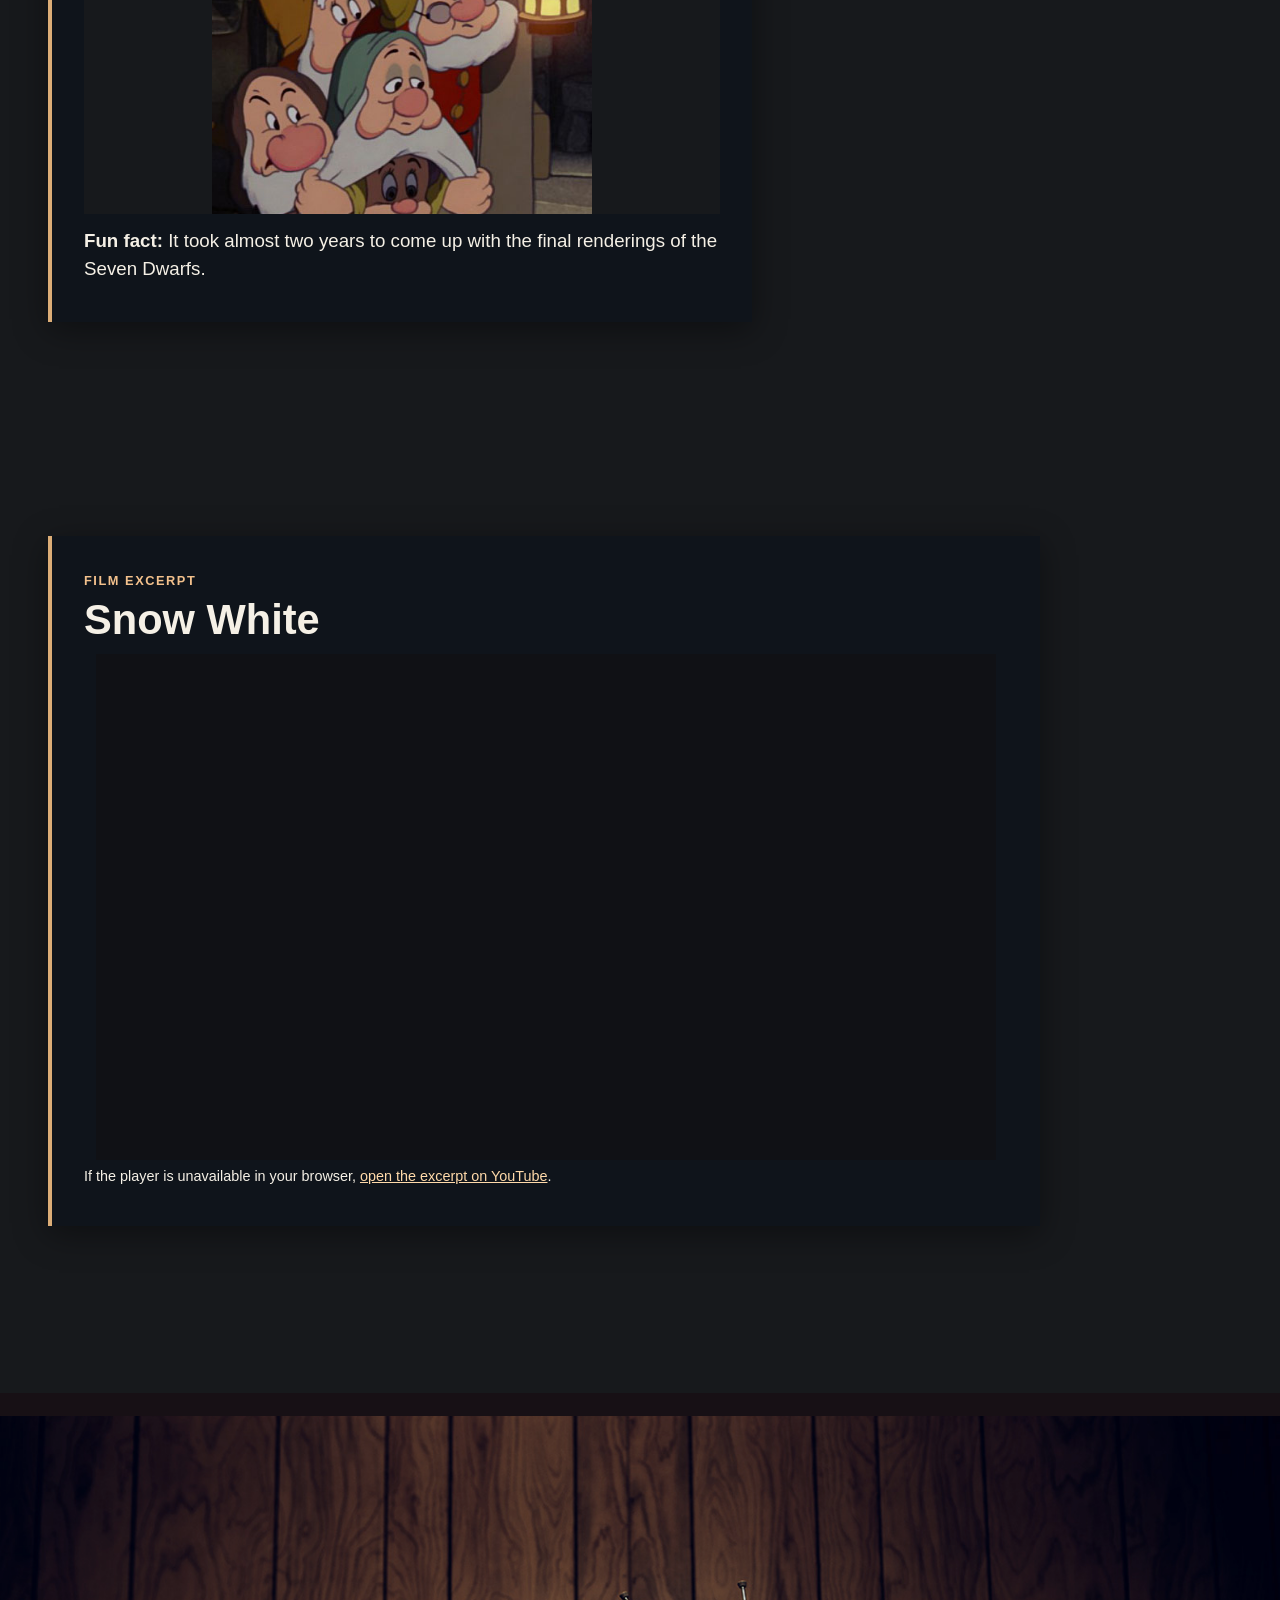
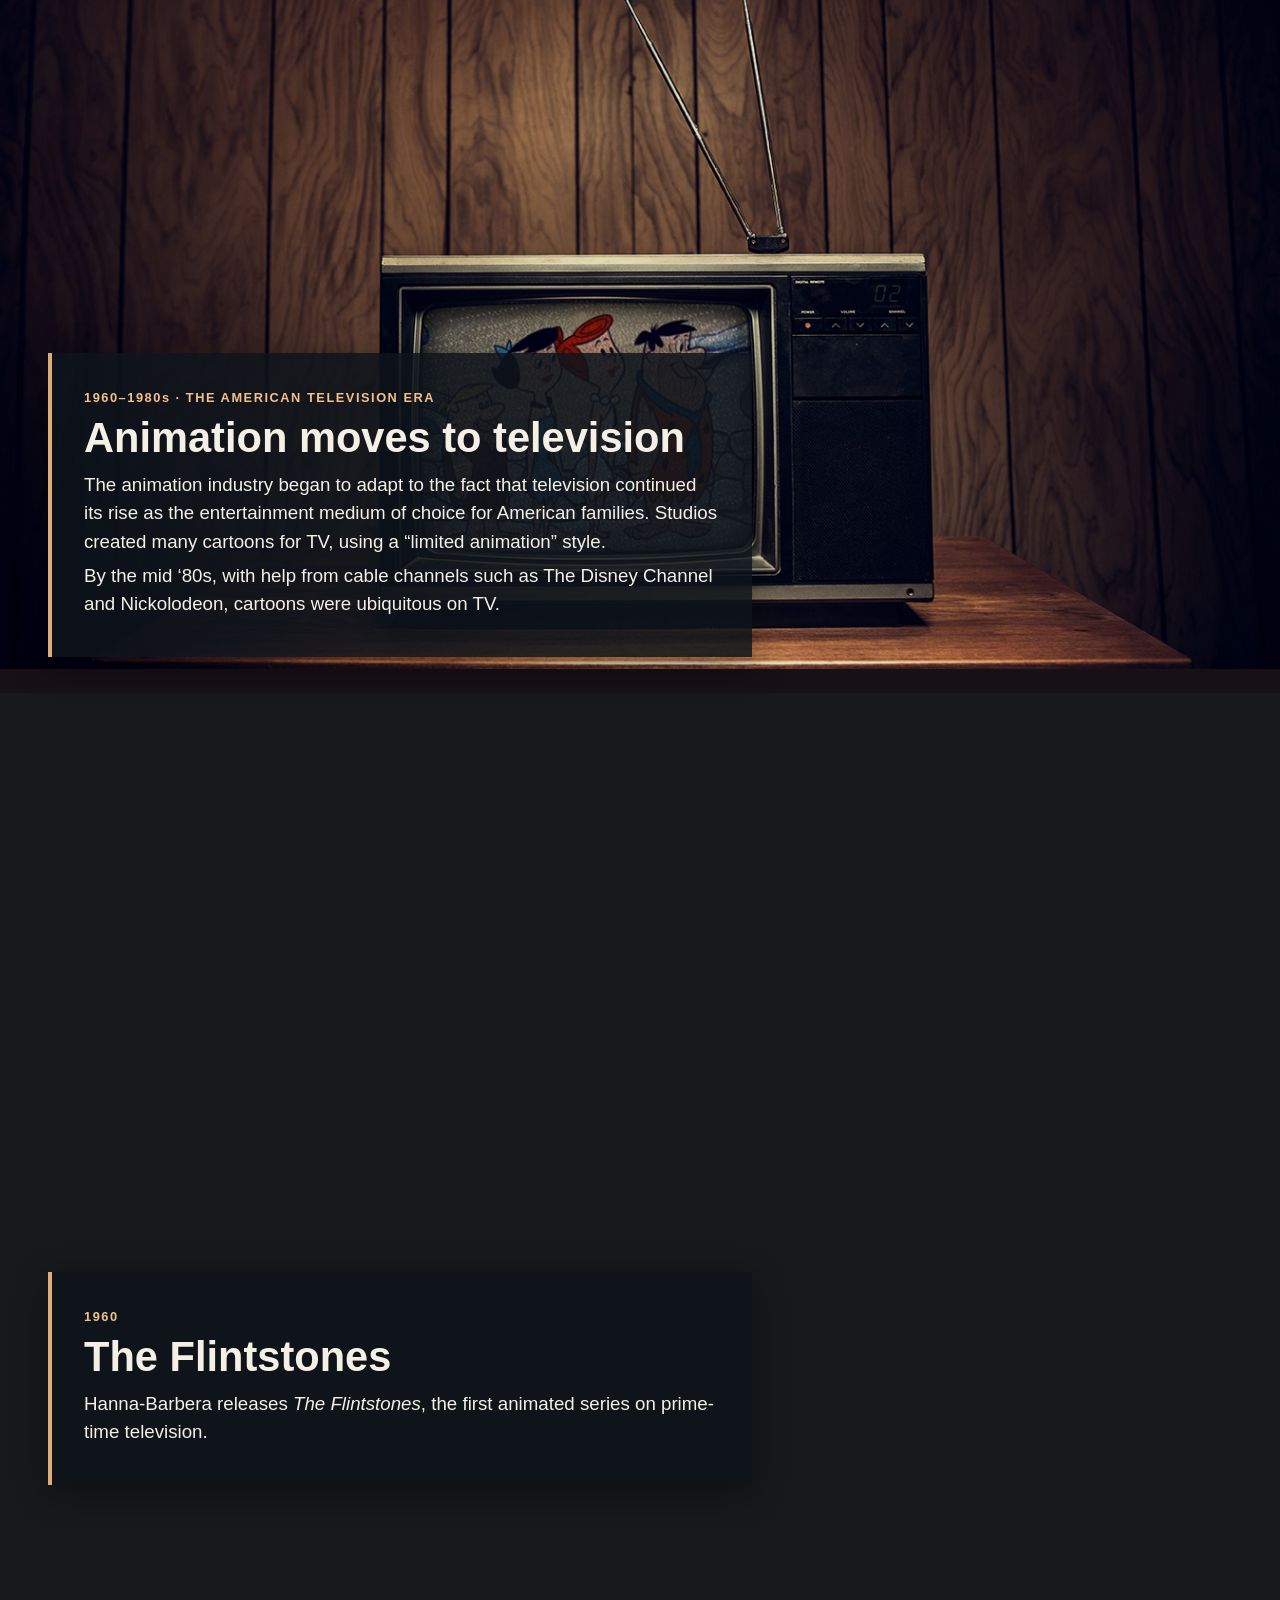
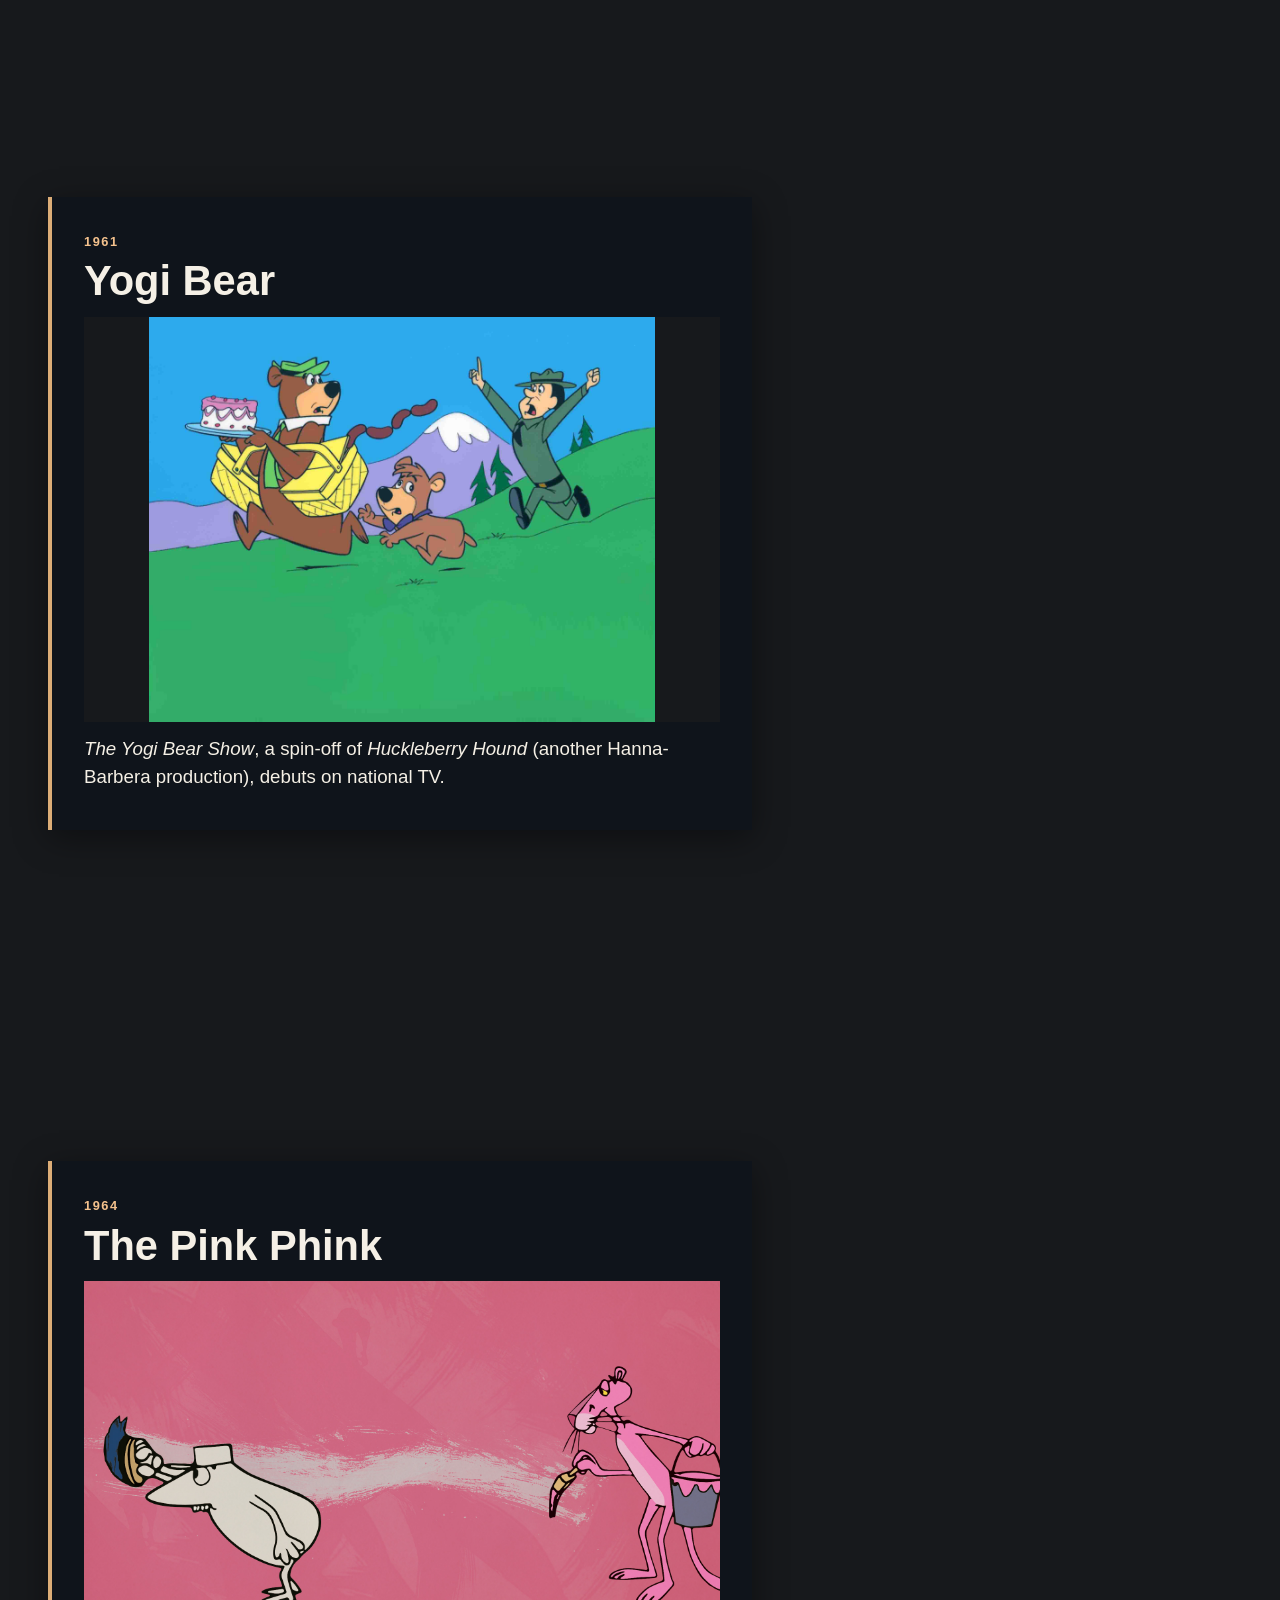
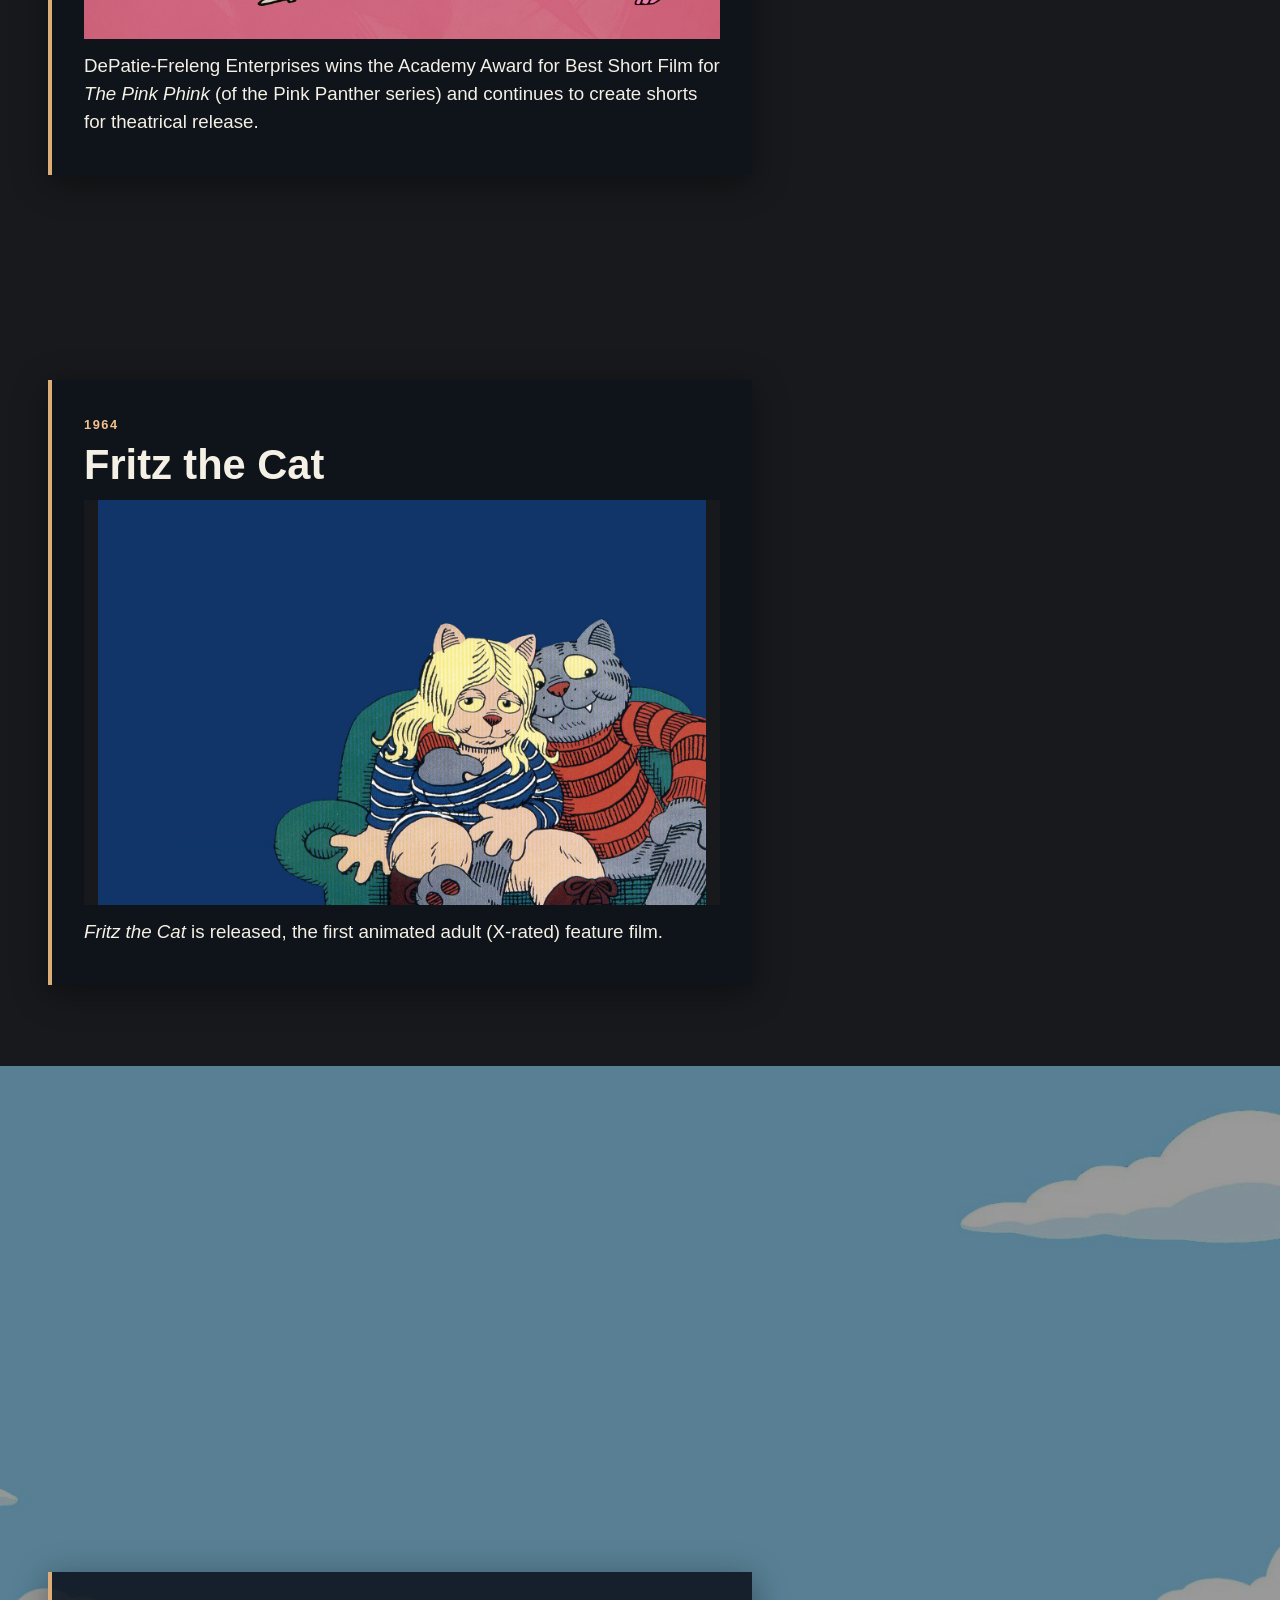
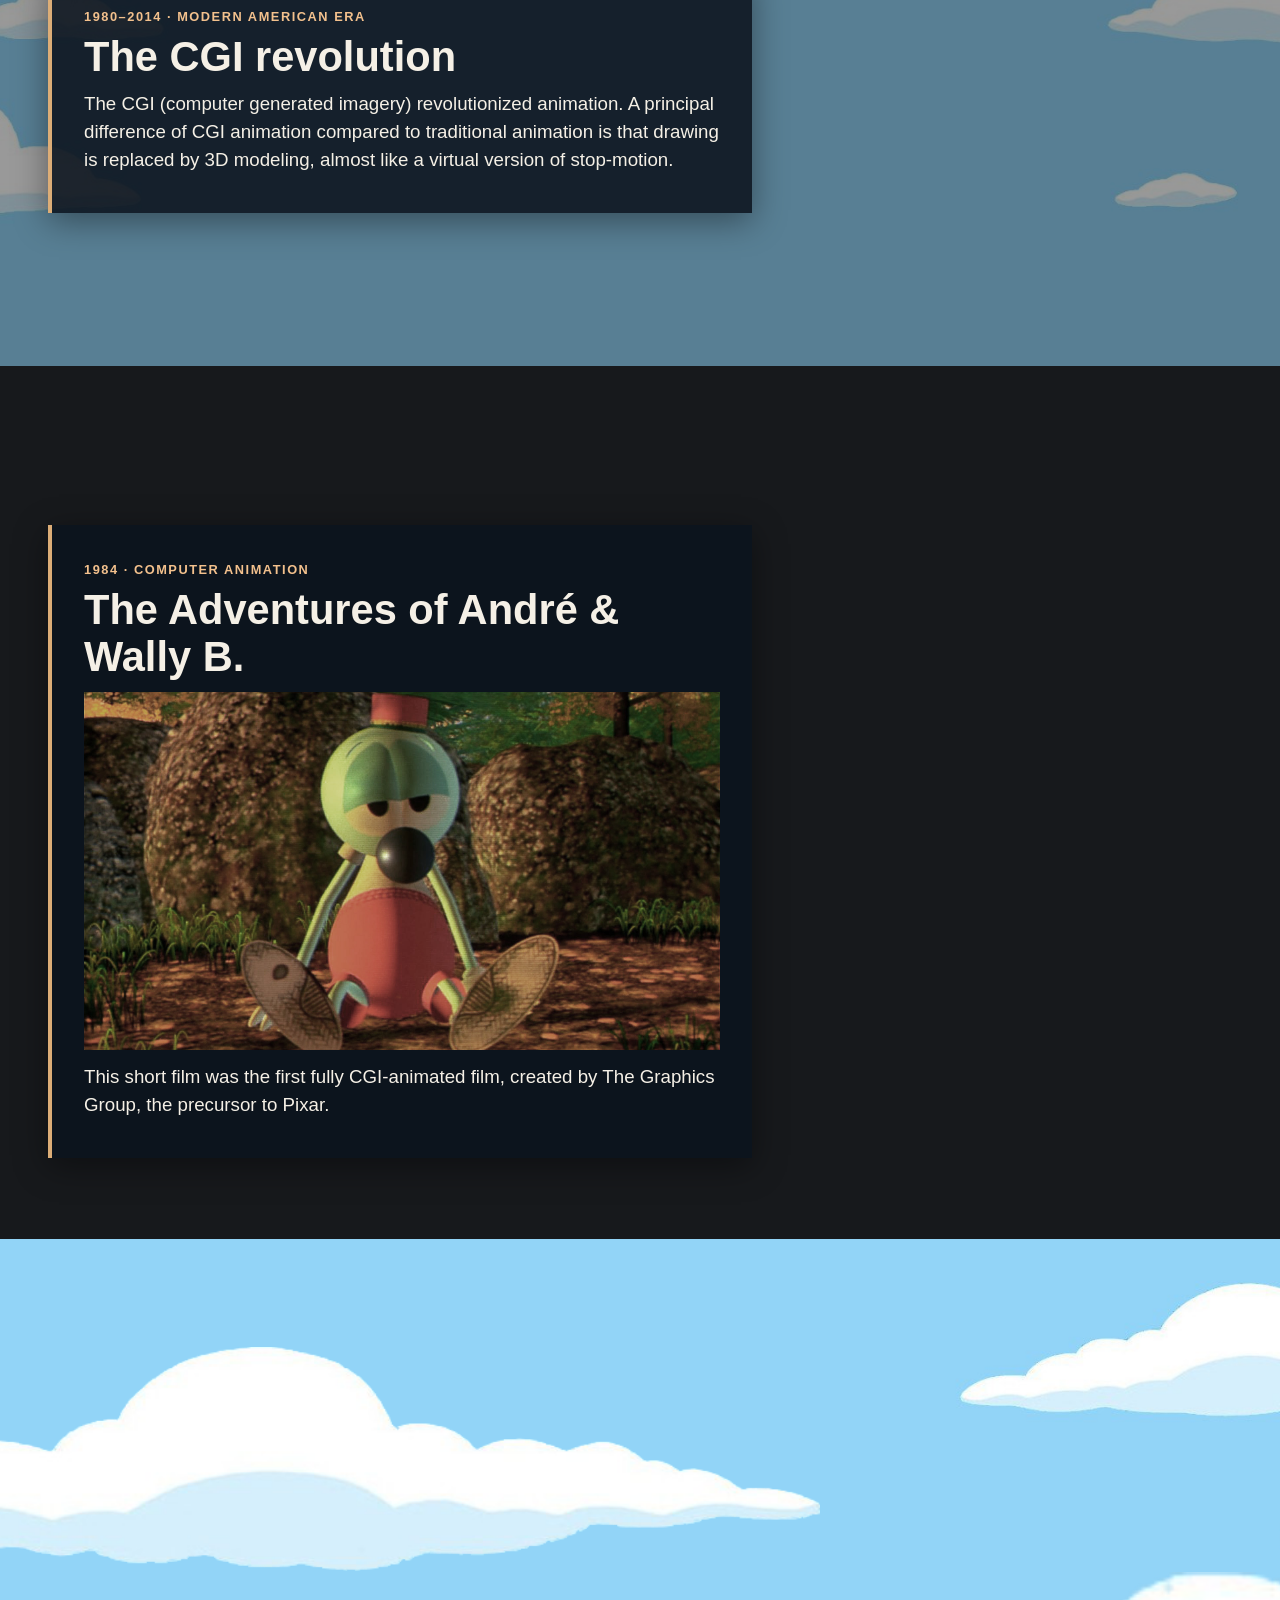
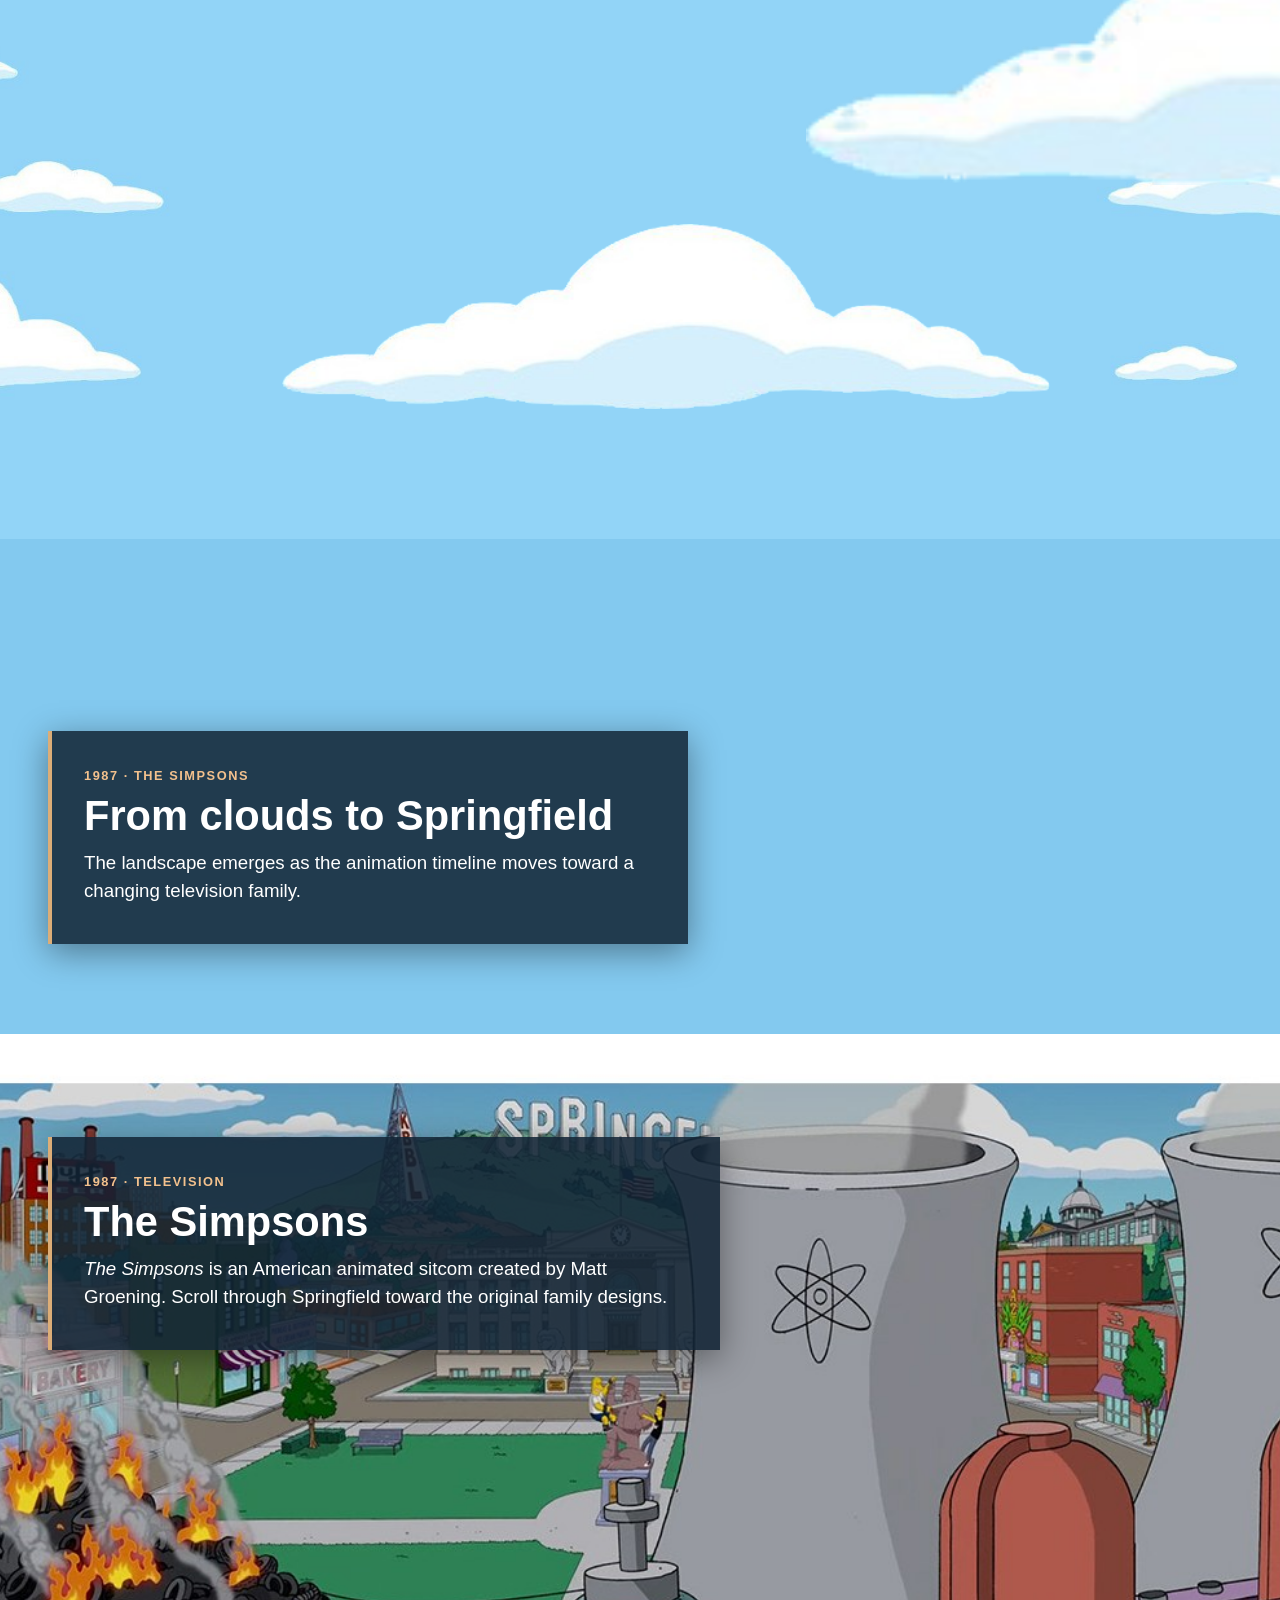
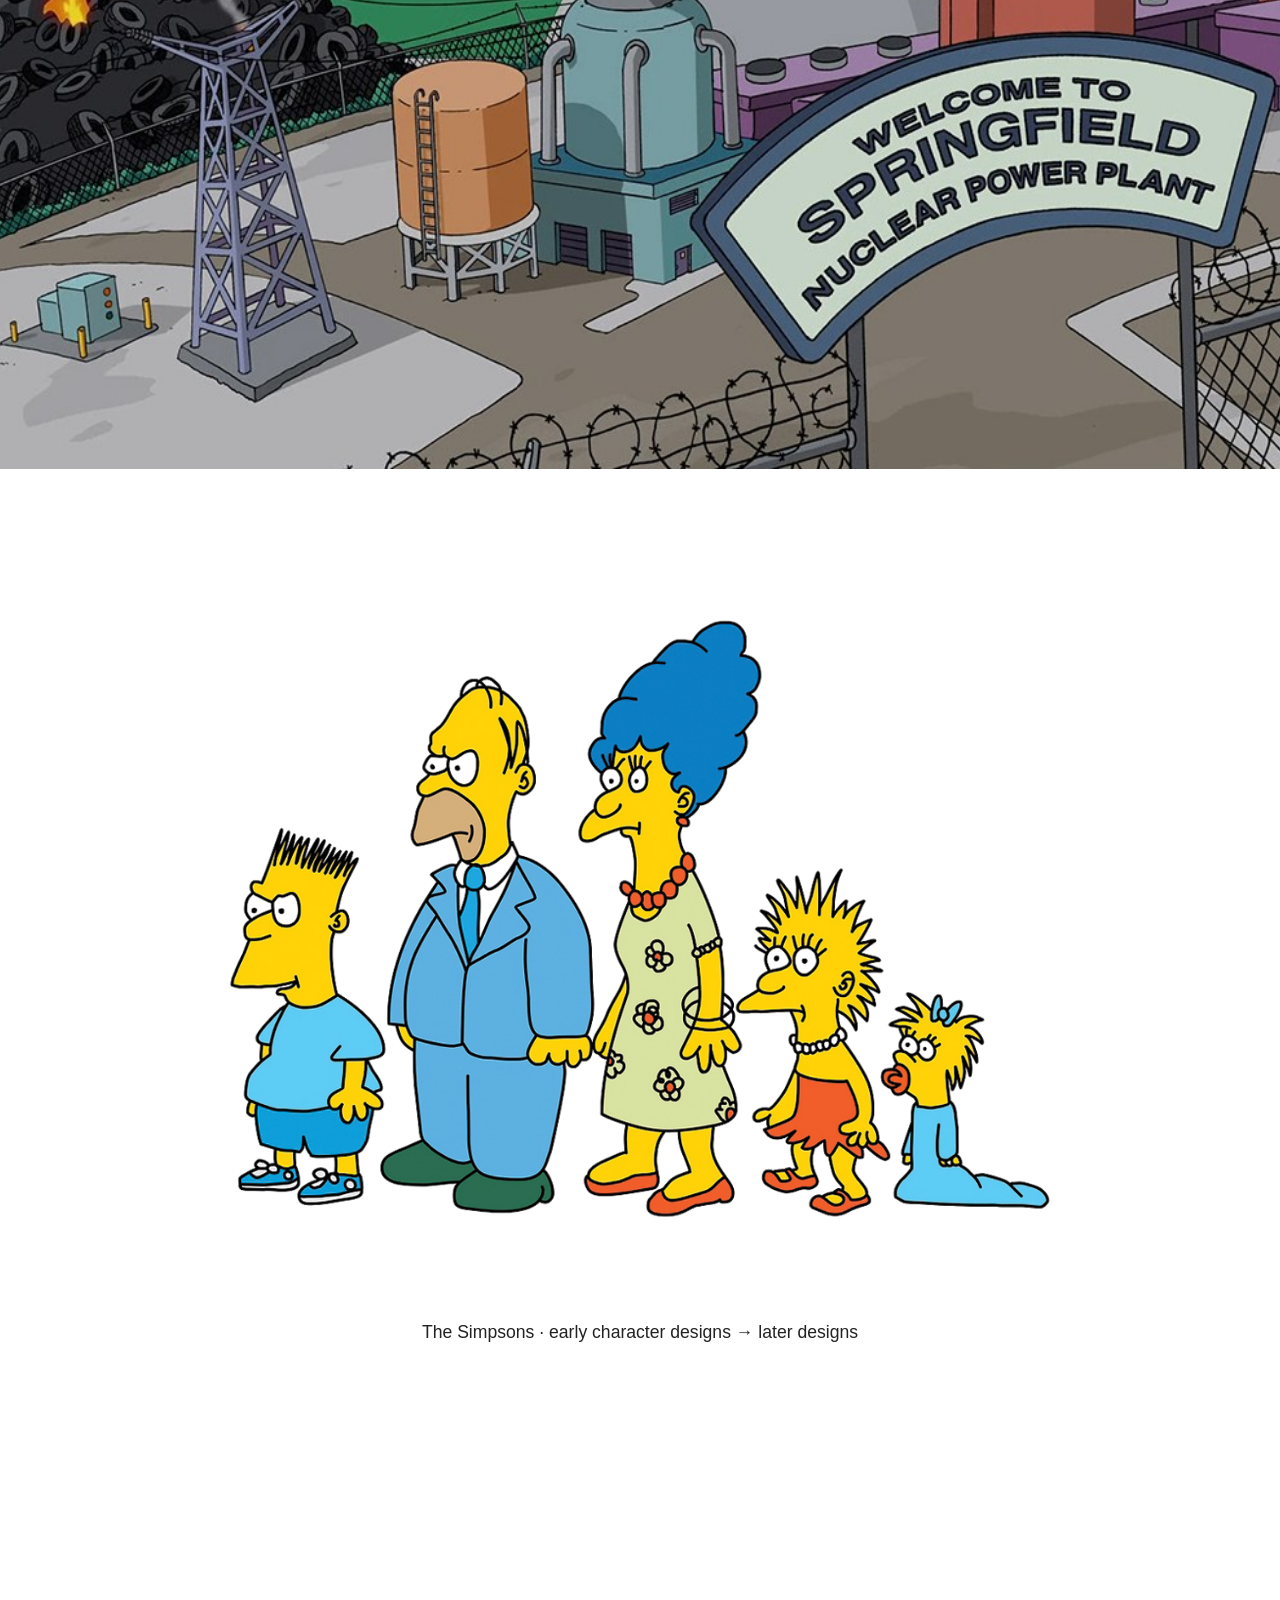
==== commit e5c0efa6: "Add files via upload" ====
--- a/index.html
+++ b/index.html
@@ -1,4 +1,4 @@
-<!doctype html><html lang="en"><head><meta charset="utf-8"><meta name="viewport" content="width=device-width,initial-scale=1,viewport-fit=cover"><title>Animation History | R04T Television Artwork Correction</title>
+<!doctype html><html lang="en"><head><meta charset="utf-8"><meta name="viewport" content="width=device-width,initial-scale=1,viewport-fit=cover"><title>Animation History | R04W Springfield Choreography</title>
 <style>
 :root{color-scheme:dark}*{box-sizing:border-box}html{scroll-behavior:auto}body{margin:0;background:#17191c;color:#f5f0e6;font-family:Arial,Helvetica,sans-serif;overflow-x:hidden}header{background:#202631;padding:1.3rem max(1rem,env(safe-area-inset-left));border-bottom:2px solid #dcad77}h1{font-size:clamp(1.4rem,5vw,2.3rem);margin:.1rem 0 .4rem}header p{max-width:50rem;margin:0;line-height:1.5}.sequence{position:relative;height:310svh}.sequence.snow{height:245svh}.stage{position:sticky;top:0;height:100svh;overflow:hidden;isolation:isolate;background:#29272a}.art{position:absolute;inset:0;width:100%;height:100%;object-fit:contain;object-position:center center;opacity:0;will-change:opacity,clip-path}.art.first{opacity:1}.art.backdrop{filter:blur(24px) brightness(.4);transform:scale(1.15);object-fit:cover;opacity:.3}.art.foreground{z-index:1}.text{position:absolute;z-index:5;bottom:0;left:0;right:0;padding:clamp(1.2rem,4vw,2.5rem);padding-bottom:max(1.5rem,env(safe-area-inset-bottom));background:linear-gradient(transparent,rgba(10,11,15,.94) 45%);pointer-events:none}.beat{opacity:0;transform:translateY(12px);transition:none;position:absolute;bottom:0;left:0;right:0;padding:clamp(1.2rem,4vw,2.5rem);padding-bottom:max(1.5rem,env(safe-area-inset-bottom));pointer-events:none}.beat:first-child{opacity:1}.text{height:clamp(150px,32svh,260px)}.text .eyebrow{font-weight:bold;letter-spacing:.18em}.text h2{font-size:clamp(1.8rem,7vw,3.6rem);line-height:1.1;margin:.2rem 0}.text p{font-size:clamp(.95rem,2.7vw,1.15rem);line-height:1.4;max-width:38rem;margin:.4rem 0 0}.video{padding:2rem 1rem 4rem;background:#202631}.video h2{max-width:48rem;margin:0 auto 1rem}.player{max-width:900px;aspect-ratio:16/9;margin:auto}.player iframe{width:100%;height:100%;border:0}.end{padding:1rem;line-height:1.5;max-width:52rem;margin:auto}.notice{background:#3b3027;padding:.65rem 1rem;font-size:.9rem}.progress{position:fixed;top:0;left:0;height:3px;width:0;background:#e9b67e;z-index:20;pointer-events:none}body:not(.js-ready) .sequence{height:auto!important}body:not(.js-ready) .stage{height:auto;position:relative;display:flex;flex-direction:column}body:not(.js-ready) .art{position:relative;opacity:1!important;height:auto;clip-path:none!important}body:not(.js-ready) .art.backdrop{display:none}body:not(.js-ready) .text{position:relative;background:#1d2530}body:not(.js-ready) .beat{position:relative;opacity:1!important;transform:none!important;padding:1rem}.caption{display:block!important}@media (prefers-reduced-motion:reduce){.sequence{height:auto!important}.stage{height:auto;position:relative;display:flex;flex-direction:column}.art{position:relative;opacity:1!important;height:auto;clip-path:none!important}.art.backdrop{display:none}.text{position:relative;background:#1d2530}.beat{position:relative;opacity:1!important;transform:none!important;padding:1rem}.caption{display:block!important}}@media (orientation:landscape) and (max-height:550px){.text{padding:.65rem 1rem}.text h2{font-size:1.4rem}.text p{font-size:.82rem}.stage{height:100svh}}
 
@@ -40,23 +40,31 @@
 @media (orientation:portrait){.modern-stage .modern-art{object-fit:contain;filter:brightness(.70)}}
 @media (orientation:landscape) and (max-height:550px){.modern .panel{min-height:145svh}}
 
-/* R04V Springfield: extended environmental travel plus progressive family-design reveal. */
-.springfield{background:#83c6eb}
-.springfield-stage{background:#80c9ed;overflow:hidden}
-.springfield-sky,.springfield-city,.springfield-cloud{position:absolute;display:block;pointer-events:none}
-.springfield-sky{inset:0;width:100%;height:100%;object-fit:cover}
-.springfield-city{width:100%;height:140%;left:0;top:-12%;object-fit:cover;object-position:50% 50%;will-change:transform}
-.springfield-cloud{width:min(72vw,760px);height:auto;opacity:.85;will-change:transform}
-.cloud-one{top:9%;left:-25%}.cloud-two{top:25%;right:-35%;width:min(48vw,460px)}.cloud-three{top:52%;left:20%}
-.family-stage{position:absolute;left:50%;bottom:12%;width:min(82vw,640px);height:min(38svh,360px);transform:translateX(-50%);opacity:0;filter:drop-shadow(0 7px 15px #0007);will-change:opacity}
-.family-stage img{position:absolute;width:100%;height:100%;object-fit:contain;object-position:center bottom}
-.family-old{opacity:1}.family-new{opacity:0}
-.springfield .flow{position:relative;z-index:3}
-.springfield .panel{min-height:125svh;align-items:flex-end}
-.springfield .copy{background:rgba(13,27,38,.87)}
-@media (orientation:portrait){.springfield-city{width:180%;left:-40%;height:132%;top:-8%;object-position:50% 50%}.family-stage{width:96vw;bottom:19%;height:28svh}}
-@media (orientation:landscape) and (max-height:550px){.springfield .panel{min-height:160svh}.family-stage{bottom:4%;height:48svh;width:50vw}}
-@media (prefers-reduced-motion:reduce){.springfield-stage{height:65svh!important;position:relative!important}.springfield-city{height:100%;top:0}.springfield .flow{margin-top:0}.springfield .panel{min-height:0}.family-stage{opacity:1}.family-new{opacity:1}.family-old{opacity:0}}
+/* R04W: sky/clouds lead into a naturally scrolling Springfield panorama,
+   followed by a distinct, white-background character-design reveal. */
+.springfield-journey{background:#83c9ef;color:#192332;position:relative;isolation:isolate}
+.springfield-journey .sky-lead{height:155svh;position:relative;background:#83c9ef;overflow:hidden}
+.springfield-journey .sky-layer{position:sticky;top:0;height:100svh;overflow:hidden;background:#83c9ef}
+.springfield-journey .sky-base{position:absolute;inset:0;width:100%;height:100%;object-fit:cover}
+.springfield-journey .cloud{position:absolute;max-width:none;height:auto;pointer-events:none;will-change:transform}
+.springfield-journey .cloud.a{width:82%;top:12%;left:-18%}
+.springfield-journey .cloud.b{width:65%;top:37%;right:-28%}
+.springfield-journey .cloud.c{width:60%;top:65%;left:22%}
+.springfield-journey .sky-label{position:absolute;z-index:2;left:clamp(1rem,5vw,3rem);bottom:10svh;width:min(88%,40rem)}
+.springfield-journey .sky-label .copy{background:#122435dc;color:#fff}
+.springfield-journey .city-scroll{position:relative;z-index:2;background:#82c7e9}
+.springfield-journey .city-scroll img{display:block;width:100%;height:auto;min-height:115svh;object-fit:cover;object-position:top center}
+.springfield-journey .city-caption{position:absolute;top:10%;left:clamp(1rem,5vw,3rem);width:min(85%,42rem)}
+.springfield-journey .city-caption .copy{background:#122435df;color:#fff}
+.springfield-journey .family-reveal{height:245svh;background:#fff;position:relative;color:#18202a}
+.springfield-journey .family-stick{position:sticky;top:0;height:100svh;display:flex;align-items:center;justify-content:center;flex-direction:column;overflow:hidden;background:#fff}
+.springfield-journey .family-images{position:relative;width:min(92vw,820px);height:68svh}
+.springfield-journey .family-images img{position:absolute;inset:0;width:100%;height:100%;object-fit:contain;object-position:center center}
+.springfield-journey .family-old{opacity:1}.springfield-journey .family-new{opacity:0}
+.springfield-journey .family-label{position:absolute;bottom:2svh;left:50%;transform:translateX(-50%);text-align:center;width:92%;font-size:clamp(.85rem,2.7vw,1.1rem);background:#fffffff0;padding:.5rem;color:#222}
+@media(orientation:portrait){.springfield-journey .city-scroll img{width:160%;max-width:none;margin-left:-30%;min-height:0}.springfield-journey .family-images{height:58svh}.springfield-journey .sky-lead{height:135svh}}
+@media(orientation:landscape) and (max-height:550px){.springfield-journey .family-images{height:76svh}.springfield-journey .sky-label{bottom:4svh}}
+@media(prefers-reduced-motion:reduce){.springfield-journey .cloud{transform:none!important}.springfield-journey .family-reveal{height:100svh}.springfield-journey .family-old{opacity:0!important}.springfield-journey .family-new{opacity:1!important}}
 </style></head><body><div class="progress" aria-hidden="true"></div><header><h1>1930–1937: The Image in Motion</h1><p>Scroll to follow the drawing, color, and background as they become a finished scene.</p></header>
 <section class="sequence bugs" aria-label="Bugs Bunny progressive reveal"><div class="stage"><img class="art backdrop" src="assets/scene-3.jpg" alt="" aria-hidden="true"><img class="art first" src="assets/scene-1.jpg" alt="Bugs Bunny drawing"><img class="art foreground colored" src="assets/scene-2.jpg" alt="Bugs Bunny color layer"><img class="art foreground complete" src="assets/scene-3.jpg" alt="Completed Bugs Bunny scene"></div><div class="flow" aria-label="Scrolling history of the 1930s"><article class="panel"><div class="copy"><span class="era">1930s · THE GOLDEN AGE</span><h2>Animation enters popular culture</h2><p>During what many consider to be the “Golden Age” of animation, theatrical cartoons became an integral part of popular culture. These years are defined by the rise of Walt Disney (Mickey Mouse, Donald Duck, and Silly Symphonies), Warner Brothers, MGM, and Fleischer (Betty Boop, Popeye).</p></div></article><article class="panel"><div class="copy"><span class="era">DRAWING → COLOR</span><h2>The Golden Age of American Animation</h2><p>Theatrical cartoons became an integral part of popular culture.</p></div></article><article class="panel"><div class="copy"><span class="era">1937 · A NEW MILESTONE</span><h2>1937: Snow White</h2><p>Walt Disney releases <em>Snow White and the Seven Dwarfs</em>, the first animated feature to use hand-drawn animation.</p></div></article></div></section>
 <section class="sequence snow" aria-label="Snow White transition"><div class="stage"><img class="art backdrop" src="assets/scene-4.jpg" alt="" aria-hidden="true"><img class="art first" src="assets/scene-4.jpg" alt="Snow White sweeping outside the cottage"><img class="art foreground bird" src="assets/scene-5.jpg" alt="Snow White holding a bird"></div><div class="flow" aria-label="Scrolling Snow White history"><article class="panel"><div class="copy"><span class="era">1937 · SNOW WHITE</span><h2>Snow White and the Seven Dwarfs</h2><p>Walt Disney releases <em>Snow White and the Seven Dwarfs</em>, the first animated feature to use hand-drawn animation.</p></div></article><article class="panel"><div class="copy"><span class="era">THE ANIMATED FEATURE</span><h2>First hand-drawn animated feature film</h2><p><strong>Did you know?</strong> The voice of the Wicked Queen was able to achieve the raspy Old Hag’s voice by removing her dentures.</p></div></article><article class="panel supporting"><div class="copy"><span class="era">1937 · SEVEN DWARFS</span><h2>Developing the characters</h2><img class="support-image" src="assets/dwarfs.jpg" alt="Historical Seven Dwarfs illustration" loading="lazy"><p><strong>Fun fact:</strong> It took almost two years to come up with the final renderings of the Seven Dwarfs.</p></div></article><article class="panel video-panel"><div class="copy"><span class="era">FILM EXCERPT</span><h2>Snow White</h2><div class="player"><iframe title="Snow White film excerpt" src="https://www.youtube-nocookie.com/embed/cB7O_JIxGuY?rel=0&playsinline=1" allow="accelerometer; autoplay; encrypted-media; gyroscope; picture-in-picture; fullscreen" allowfullscreen loading="eager" referrerpolicy="strict-origin-when-cross-origin"></iframe></div><p class="video-note">If the player is unavailable in your browser, <a href="https://www.youtube.com/watch?v=cB7O_JIxGuY" target="_blank" rel="noopener noreferrer">open the excerpt on YouTube</a>.</p></div></article></div></section>
@@ -80,20 +88,25 @@
     <article class="panel supporting"><div class="copy"><span class="era">1984 · COMPUTER ANIMATION</span><h2>The Adventures of André &amp; Wally B.</h2><img class="support-image" src="modern-wallyb.jpg" alt="Artwork from The Adventures of André &amp; Wally B." loading="lazy"><p>This short film was the first fully CGI-animated film, created by The Graphics Group, the precursor to Pixar.</p></div></article>
   </div>
 </section>
-<section class="sequence springfield" aria-label="1987 Simpsons Springfield visual history">
-  <div class="stage springfield-stage" aria-hidden="true">
-    <img class="springfield-sky" src="springfield-sky.jpg" alt="">
-    <img class="springfield-city" src="springfield.jpg" alt="">
-    <img class="springfield-cloud cloud-one" src="springfield-cloud-1.png" alt="">
-    <img class="springfield-cloud cloud-two" src="springfield-cloud-2.png" alt="">
-    <img class="springfield-cloud cloud-three" src="springfield-cloud-3.png" alt="">
-    <div class="family-stage"><img class="family-old" src="simpsons-old.png" alt=""><img class="family-new" src="simpsons-new.png" alt=""></div>
+<section class="springfield-journey" aria-label="1987 Springfield and the evolution of the Simpsons">
+  <div class="sky-lead">
+    <div class="sky-layer" aria-hidden="true">
+      <img class="sky-base" src="springfield-sky.jpg" alt="">
+      <img class="cloud a" src="springfield-cloud-1.png" alt="">
+      <img class="cloud b" src="springfield-cloud-2.png" alt="">
+      <img class="cloud c" src="springfield-cloud-3.png" alt="">
+    </div>
+    <div class="sky-label"><div class="copy"><span class="era">1987 · THE SIMPSONS</span><h2>From clouds to Springfield</h2><p>The landscape emerges as the animation timeline moves toward a changing television family.</p></div></div>
   </div>
-  <div class="flow" aria-label="1987 Simpsons timeline">
-    <article class="panel springfield-intro"><div class="copy"><span class="era">1987 · SPRINGFIELD</span><h2>The Simpsons</h2><p>The illustrated Springfield environment becomes the setting for this part of animation history.</p></div></article>
-    <article class="panel"><div class="copy"><span class="era">1987 · TELEVISION</span><h2>The Simpsons</h2><p><em>The Simpsons</em> is an American adult animated sitcom created by Matt Groening for the Fox Broadcasting Company. It is the longest-running American sitcom and the longest-running American animated program.</p></div></article>
-    <article class="panel springfield-evolution"><div class="copy"><span class="era">1987 · CHARACTER DESIGN</span><h2>A changing animated family</h2><p>As the illustrated environment moves past, compare the early Simpsons character designs with their later appearance.</p></div></article>
-    <article class="panel springfield-outro"><div class="copy"><span class="era">THE MODERN AMERICAN ERA</span><h2>From television to computer animation</h2><p>Continue scrolling to the next developments in feature animation.</p></div></article>
+  <div class="city-scroll">
+    <img src="springfield.jpg" alt="Illustrated panorama of Springfield, scrolling upward to reveal the Simpsons family below">
+    <div class="city-caption"><div class="copy"><span class="era">1987 · TELEVISION</span><h2>The Simpsons</h2><p><em>The Simpsons</em> is an American animated sitcom created by Matt Groening. Scroll through Springfield toward the original family designs.</p></div></div>
+  </div>
+  <div class="family-reveal" aria-label="Early Simpsons family designs transition into later designs">
+    <div class="family-stick">
+      <div class="family-images"><img class="family-old" src="simpsons-old.png" alt="Early Simpsons family character designs"><img class="family-new" src="simpsons-new.png" alt="Later Simpsons family character designs"></div>
+      <div class="family-label">The Simpsons · early character designs → later designs</div>
+    </div>
   </div>
 </section>
 <section class="sequence modern modern-continuation" aria-label="Modern American Era continued">
@@ -104,8 +117,8 @@
     <article class="panel"><div class="copy"><span class="era">2006 · INDUSTRY CHANGE</span><h2>Pixar and Disney merge</h2><p>Pixar, co-founded by Steve Jobs, is purchased by Disney in 2006 at a valuation of $7.4 billion.</p></div></article>
   </div>
 </section>
-<p class="end">R04V Springfield mobile choreography study. Desktop remains unchanged. Evaluate Springfield travel, character transformation, and foreground timing.</p>
+<p class="end">R04W Springfield mobile choreography study. Desktop remains unchanged. Evaluate Springfield travel, character transformation, and foreground timing.</p>
 <script>
 (()=>{'use strict';const reduced=matchMedia('(prefers-reduced-motion: reduce)');if(reduced.matches)return;document.body.classList.add('js-ready');const sequences=[...document.querySelectorAll('.sequence')];const clamp=x=>Math.max(0,Math.min(1,x));const smooth=(a,b,x)=>{let t=clamp((x-a)/(b-a));return t*t*(3-2*t)};let scheduled=false;
-function draw(){scheduled=false;for(const section of sequences){const r=section.getBoundingClientRect();const travel=Math.max(1,r.height-innerHeight);const p=clamp(-r.top/travel);if(section.classList.contains('bugs')){const color=section.querySelector('.colored');const complete=section.querySelector('.complete');const c=smooth(.12,.55,p);color.style.opacity=String(c);color.style.clipPath=`inset(0 ${100*(1-c)}% 0 0)`;complete.style.opacity=String(smooth(.55,.89,p));}else if(section.classList.contains('snow')){section.querySelector('.bird').style.opacity=String(smooth(.18,.50,p));}else if(section.classList.contains('springfield')){const city=section.querySelector('.springfield-city');city.style.transform=`translate3d(0,${(0.20-p*.38)*innerHeight}px,0) scale(${1.03+p*.12})`;const family=section.querySelector('.family-stage');family.style.opacity=String(smooth(.28,.43,p)*(1-smooth(.91,1,p)));section.querySelector('.family-old').style.opacity=String(1-smooth(.52,.76,p));section.querySelector('.family-new').style.opacity=String(smooth(.52,.76,p));section.querySelector('.cloud-one').style.transform=`translate3d(${p*44}vw,0,0)`;section.querySelector('.cloud-two').style.transform=`translate3d(${-p*36}vw,0,0)`;section.querySelector('.cloud-three').style.transform=`translate3d(${p*19}vw,0,0)`;}}const max=document.documentElement.scrollHeight-innerHeight;document.querySelector('.progress').style.width=(max>0?100*scrollY/max:0)+'%'}function tick(){if(!scheduled){scheduled=true;requestAnimationFrame(draw)}}addEventListener('scroll',tick,{passive:true});addEventListener('resize',tick,{passive:true});addEventListener('orientationchange',()=>setTimeout(tick,150));draw()})();
+function draw(){scheduled=false;for(const section of sequences){const r=section.getBoundingClientRect();const travel=Math.max(1,r.height-innerHeight);const p=clamp(-r.top/travel);if(section.classList.contains('bugs')){const color=section.querySelector('.colored');const complete=section.querySelector('.complete');const c=smooth(.12,.55,p);color.style.opacity=String(c);color.style.clipPath=`inset(0 ${100*(1-c)}% 0 0)`;complete.style.opacity=String(smooth(.55,.89,p));}else if(section.classList.contains('snow')){section.querySelector('.bird').style.opacity=String(smooth(.18,.50,p));}}const journey=document.querySelector('.springfield-journey');if(journey){const lead=journey.querySelector('.sky-lead');const lr=lead.getBoundingClientRect();const lp=clamp(-lr.top/Math.max(1,lr.height-innerHeight));journey.querySelector('.cloud.a').style.transform=`translate3d(${lp*28}vw,${-lp*14}svh,0)`;journey.querySelector('.cloud.b').style.transform=`translate3d(${-lp*22}vw,${-lp*19}svh,0)`;journey.querySelector('.cloud.c').style.transform=`translate3d(${lp*13}vw,${-lp*25}svh,0)`;const fr=journey.querySelector('.family-reveal').getBoundingClientRect();const fp=clamp(-fr.top/Math.max(1,fr.height-innerHeight));const blend=smooth(.25,.8,fp);journey.querySelector('.family-old').style.opacity=String(1-blend);journey.querySelector('.family-new').style.opacity=String(blend);}const max=document.documentElement.scrollHeight-innerHeight;document.querySelector('.progress').style.width=(max>0?100*scrollY/max:0)+'%'}function tick(){if(!scheduled){scheduled=true;requestAnimationFrame(draw)}}addEventListener('scroll',tick,{passive:true});addEventListener('resize',tick,{passive:true});addEventListener('orientationchange',()=>setTimeout(tick,150));draw()})();
 </script></body></html>
